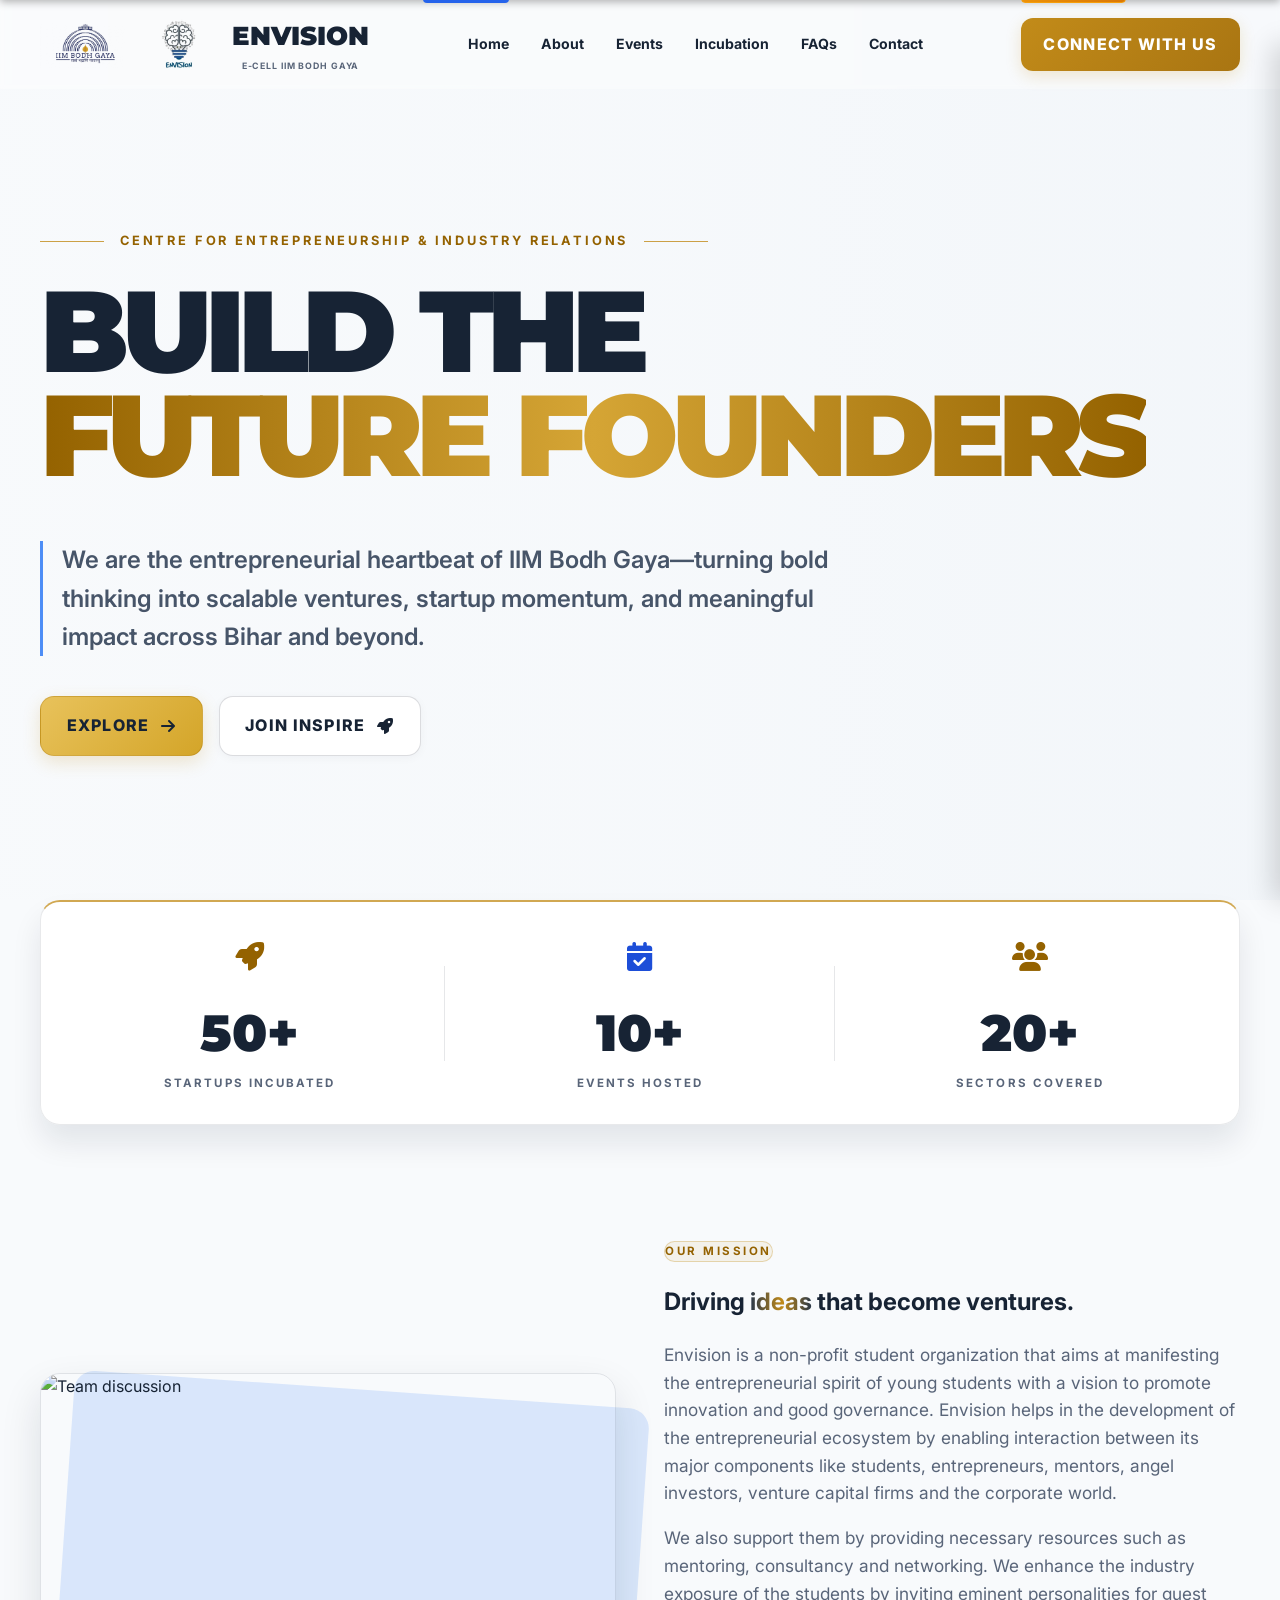
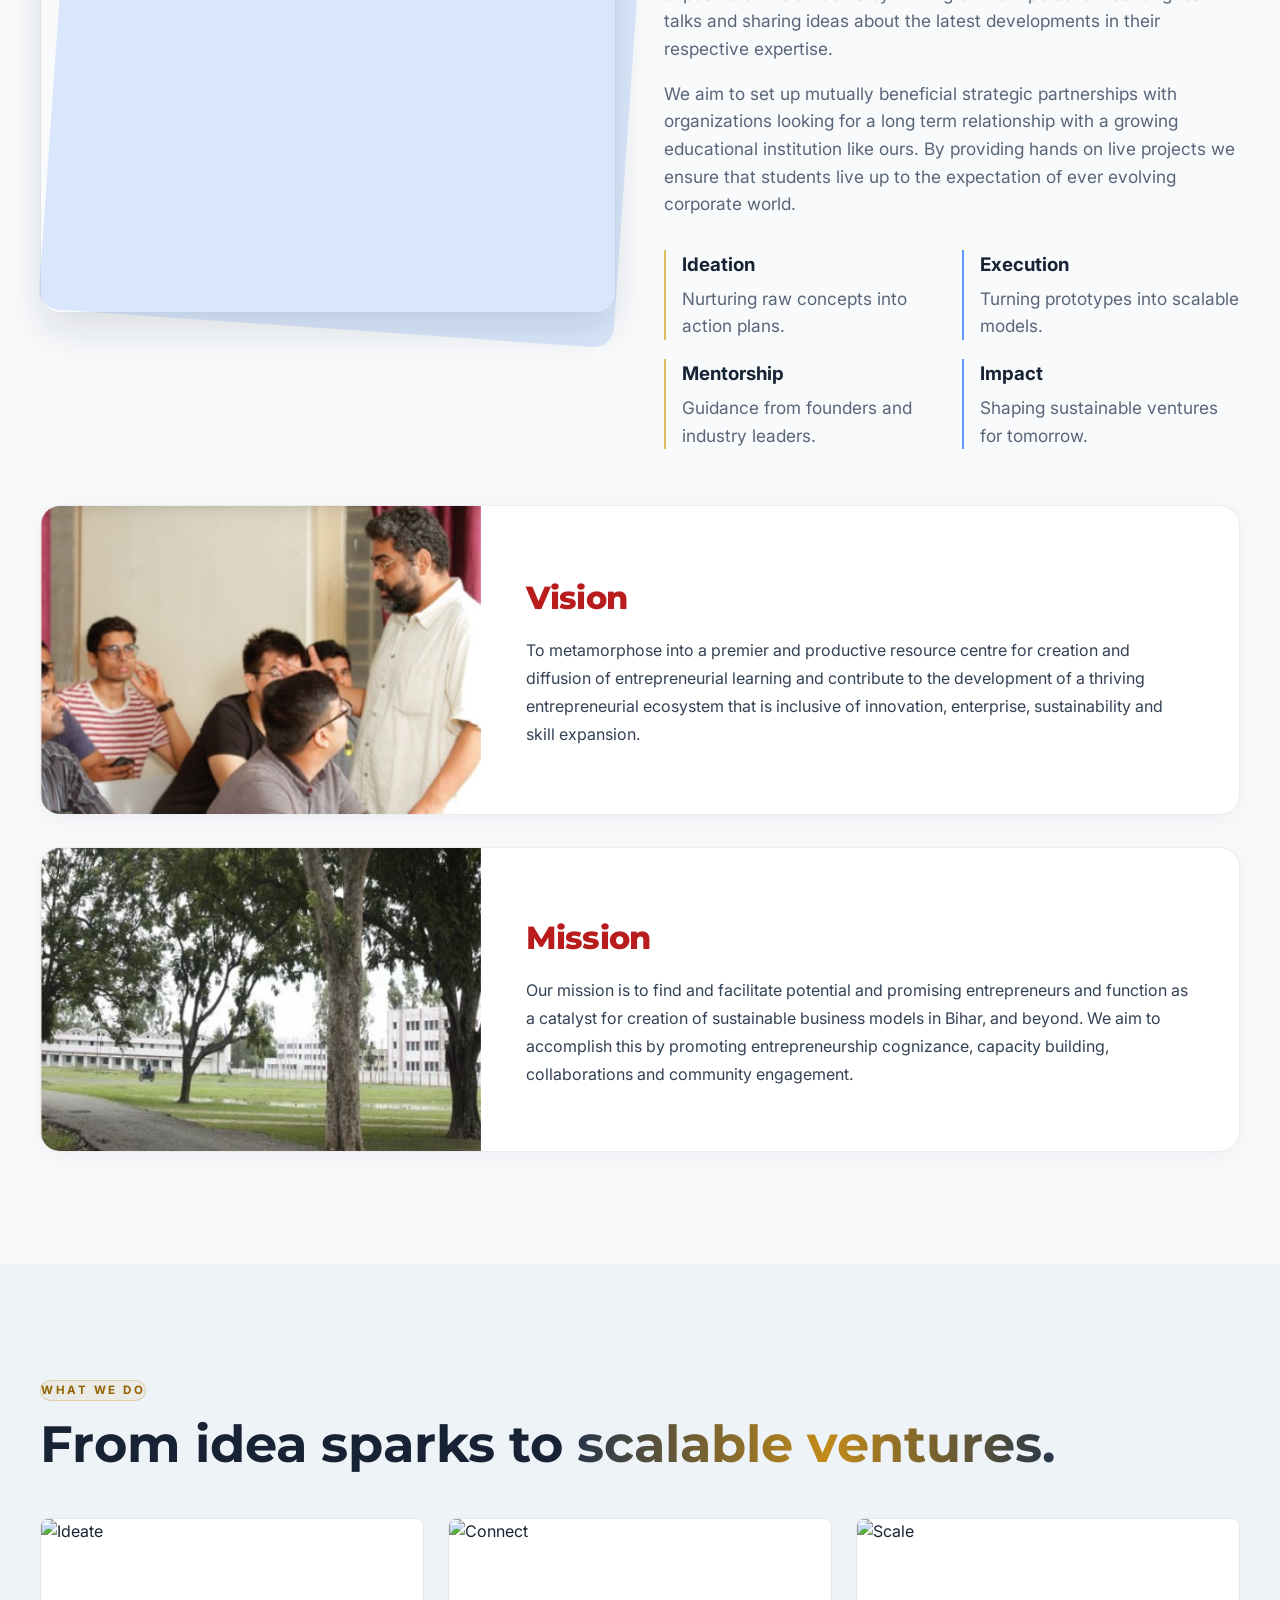
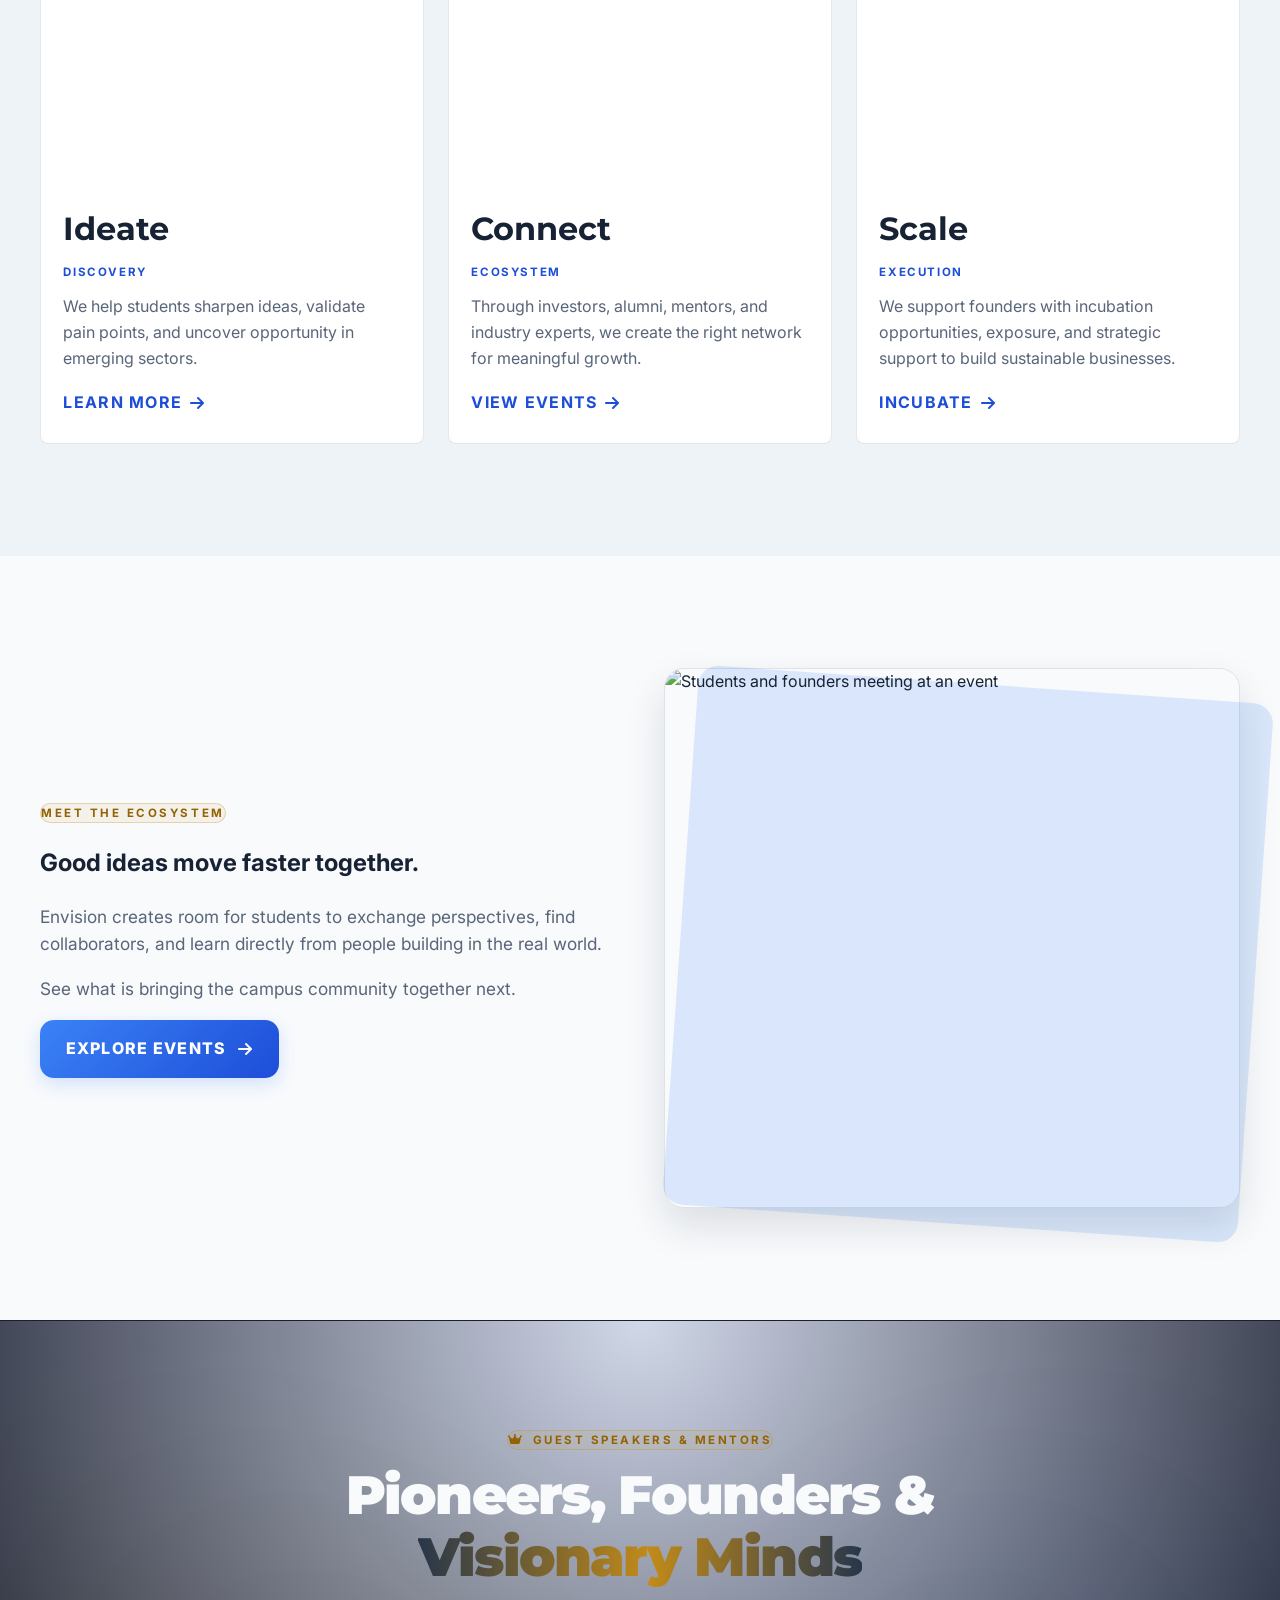
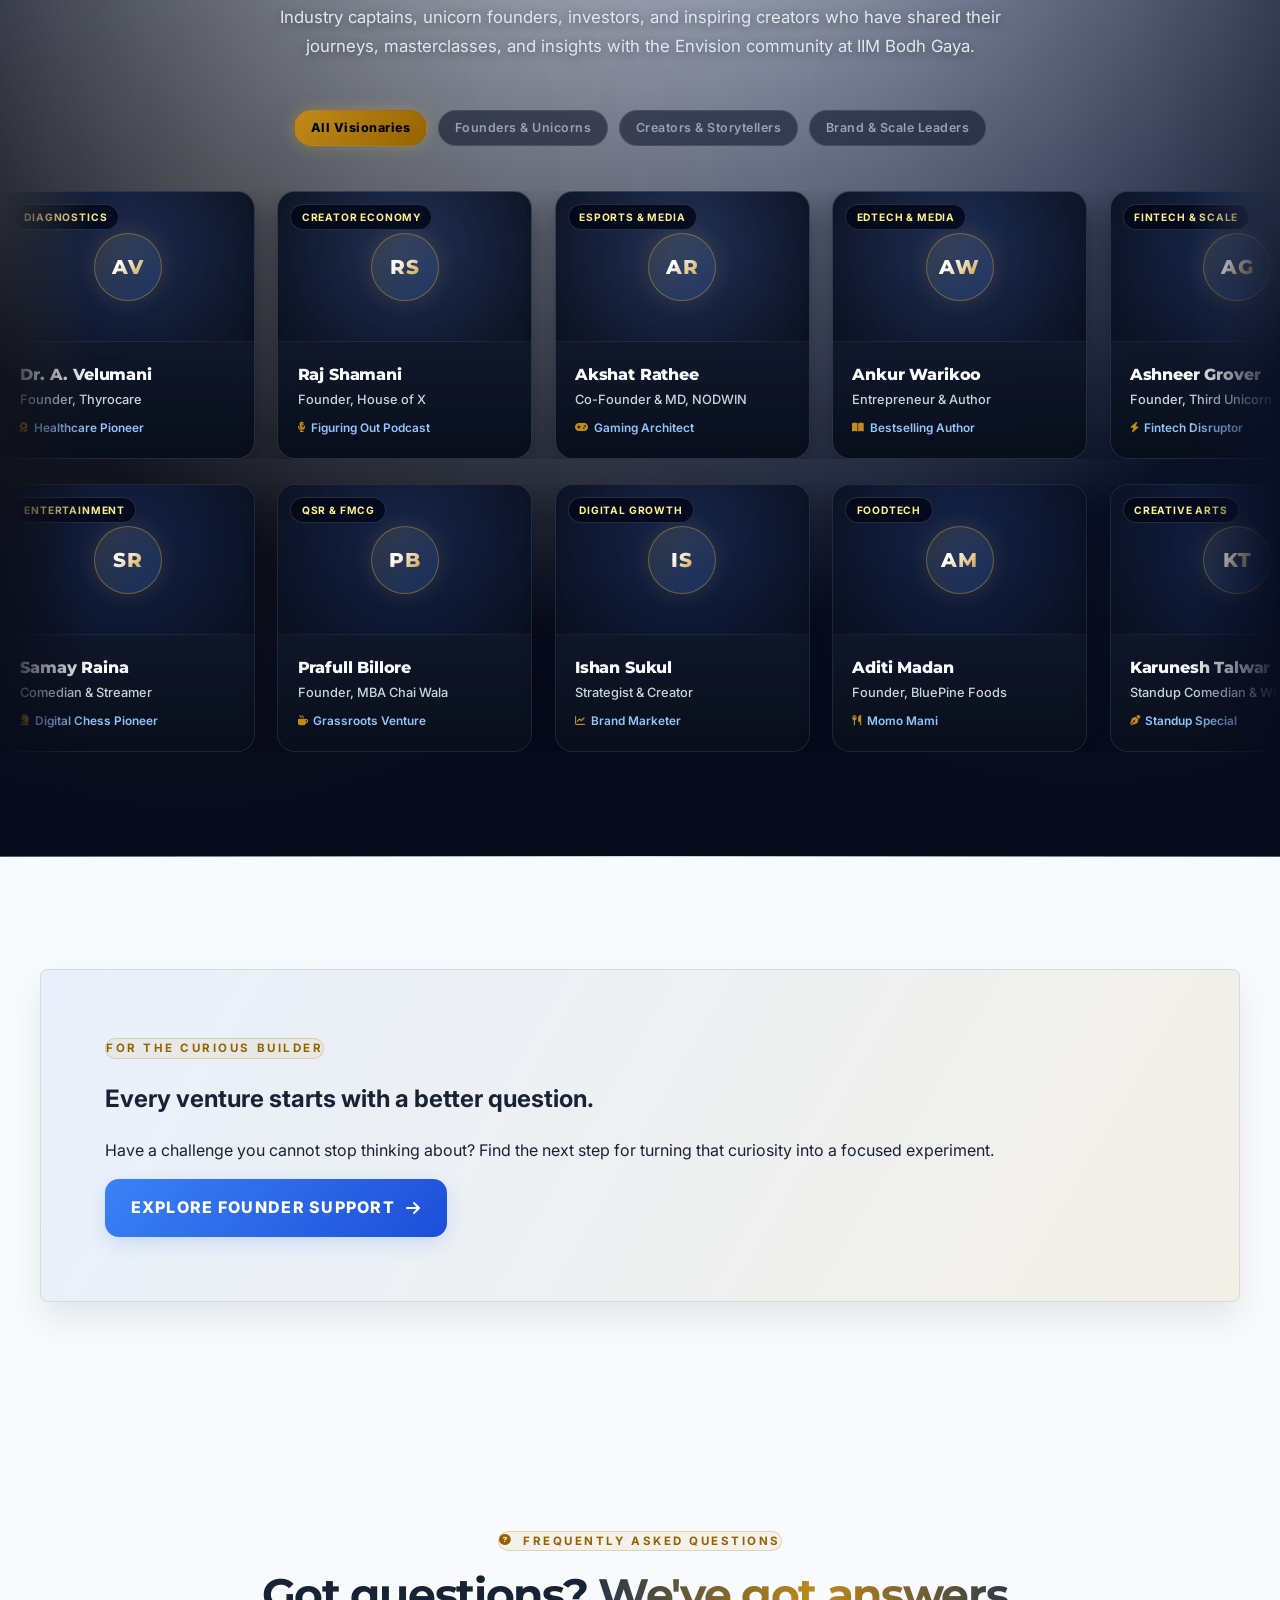
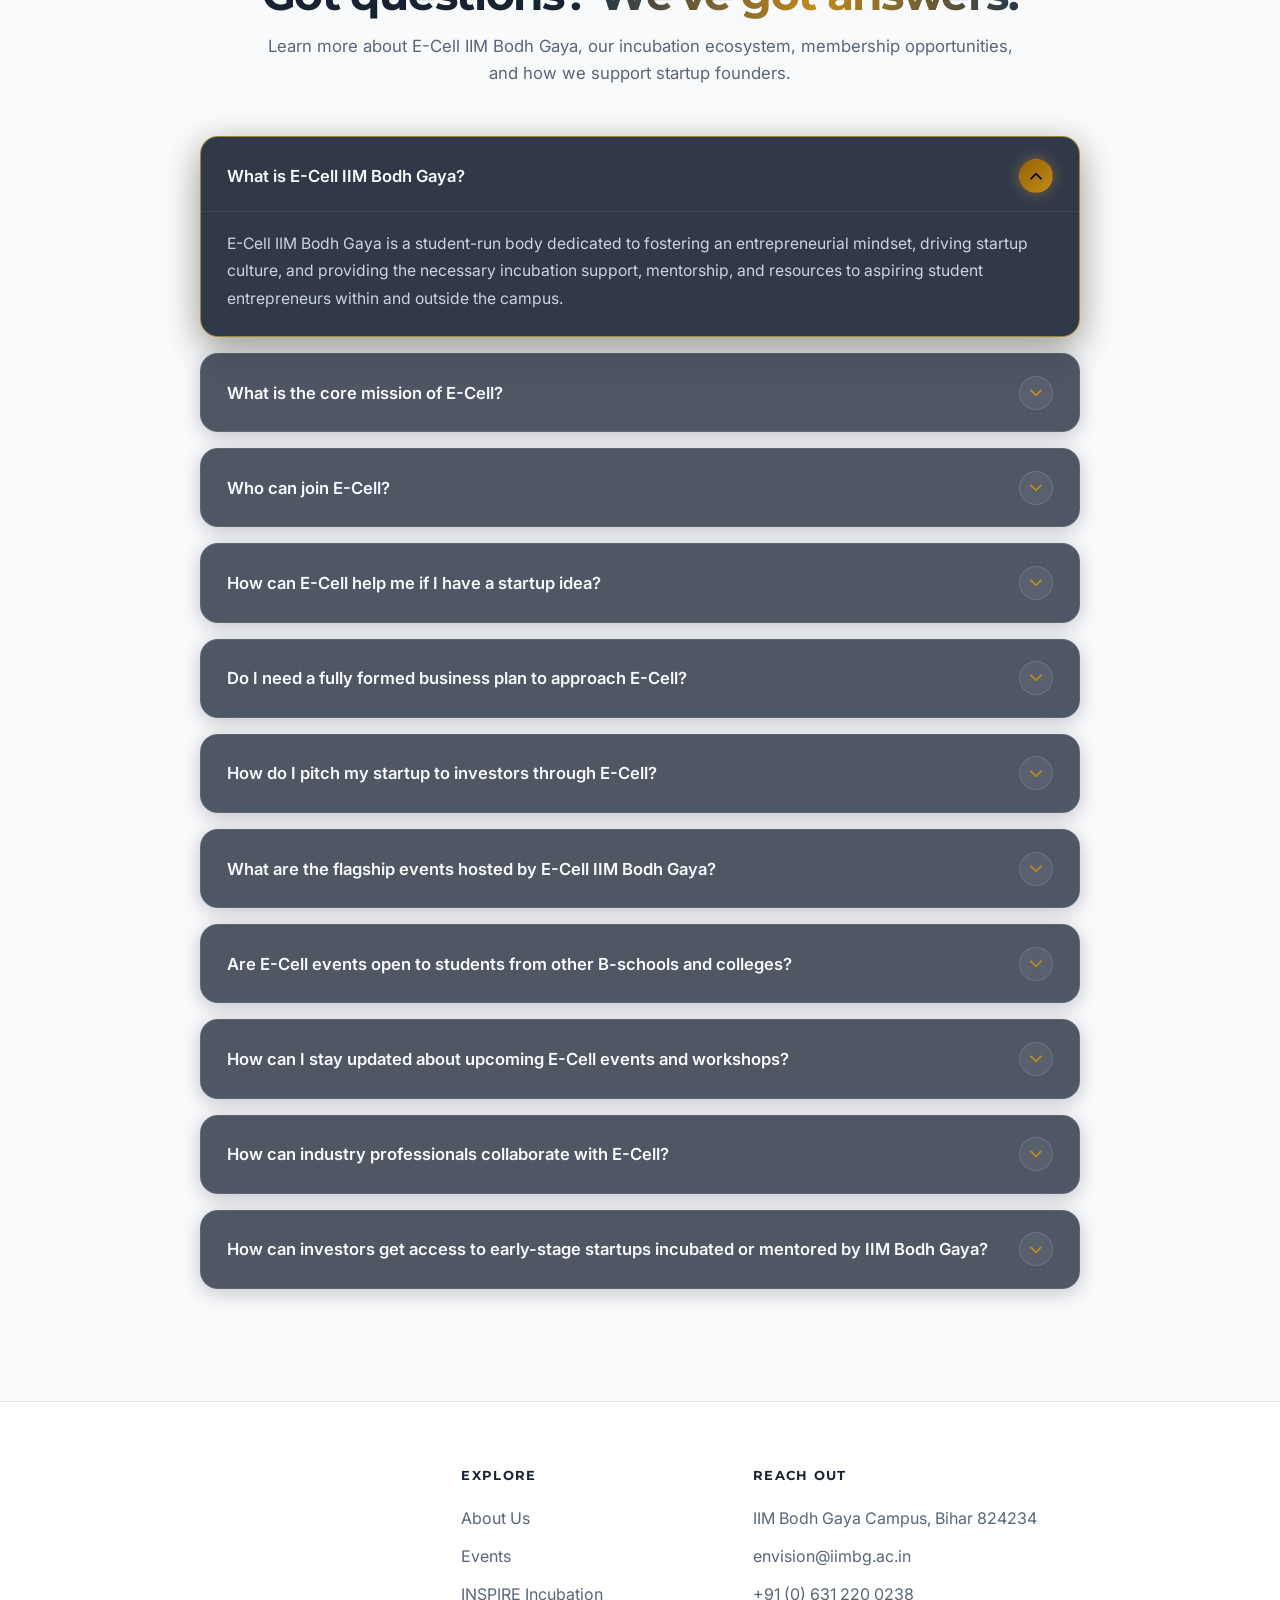
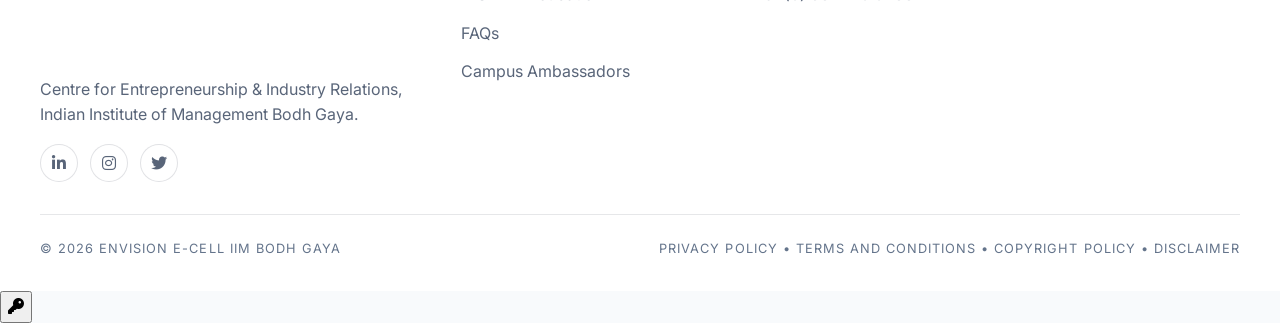
==== index.html @ 72a45bc5 "Add files via upload" ====
<!DOCTYPE html>
<html lang="en">

<head>
  <meta charset="UTF-8" />
  <meta name="viewport" content="width=device-width, initial-scale=1.0" />
  <title>Envision E-Cell | IIM Bodh Gaya</title>
  <meta name="description"
    content="Envision E-Cell IIM Bodh Gaya empowers students, founders, and innovators through entrepreneurship, mentorship, incubation, and events." />
  <link rel="preconnect" href="https://fonts.googleapis.com" />
  <link rel="preconnect" href="https://fonts.gstatic.com" crossorigin />
  <link
    href="https://fonts.googleapis.com/css2?family=Inter:wght@300;400;500;600;700;800;900&family=Montserrat:wght@300;400;600;700;800;900&display=swap"
    rel="stylesheet" />
  <link rel="stylesheet" href="https://cdnjs.cloudflare.com/ajax/libs/font-awesome/6.4.0/css/all.min.css" />
  <link rel="sitemap" type="application/xml" title="Sitemap" href="sitemap.xml" />
  <link rel="stylesheet" href="styles.css" />
  <link rel="stylesheet" href="cms.css" />
</head>

<body>
  <header class="topbar">
    <div class="nav-wrap">
      <div class="logo logo-pair">
        <a href="https://iimbg.ac.in/" class="logo-mark logo-institute-link" target="_blank" rel="noopener noreferrer"
          aria-label="Visit IIM Bodh Gaya website, opens in a new tab">
          <img src="iimbg-crest-transparent.png" alt="IIM Bodh Gaya" />
        </a>
        <a href="index.html" class="logo-mark logo-brand" aria-label="Envision Home">
          <img src="envision-logo-transparent.png" alt="Envision E-Cell" />
        </a>
        <a href="index.html" class="logo-text logo-title-link" aria-label="Envision Home">
          <h1>ENVISION</h1><span>E-Cell IIM Bodh Gaya</span>
        </a>
      </div>

      <nav class="nav-links" aria-label="Main navigation">
        <a href="index.html">Home</a>
        <a href="about.html">About</a>
        <a href="events.html">Events</a>
        <a href="incubation.html">Incubation</a>
        <a href="#faq">FAQs</a>
        <a href="contact.html">Contact</a>
      </nav>

      <a href="contact.html" class="nav-cta">Connect With Us</a>

      <button class="menu-toggle" aria-label="Toggle navigation">
        <i class="fa-solid fa-bars"></i>
      </button>
    </div>

    <div class="mobile-menu">
      <div class="mobile-menu-inner">
        <a href="index.html">Home</a>
        <a href="about.html">About</a>
        <a href="events.html">Events</a>
        <a href="incubation.html">Incubation</a>
        <a href="#faq">FAQs</a>
        <a href="contact.html">Contact</a>
      </div>
    </div>
  </header>

  <main>
    <section class="hero">
      <video autoplay muted loop playsinline poster="https://images.unsplash.com/photo-1522202176988-66273c2fd55f?...">
        <source src="https://cdn.coverr.co/videos/coverr-a-hands-on-start-up-pitch-1567798121770/1080p.mp4"
          type="video/mp4" />
      </video>

      <div class="hero-content reveal">
        <div class="eyebrow">Centre for Entrepreneurship &amp; Industry Relations</div>

        <h2>
          <span class="sub">Build the</span>
          <span class="animated-word">NEXT BIG IDEA</span>
        </h2>

        <p class="hero-copy">
          We are the entrepreneurial heartbeat of IIM Bodh Gaya—turning bold thinking into scalable ventures,
          startup momentum, and meaningful impact across Bihar and beyond.
        </p>

        <div class="hero-actions">
          <a href="events.html" class="btn btn-primary btn-explore">Explore <i class="fa-solid fa-arrow-right"></i></a>
          <a href="incubation.html" class="btn btn-secondary">Join INSPIRE <i class="fa-solid fa-rocket"></i></a>
        </div>
      </div>
    </section>

    <div class="stats-bar container reveal">
      <div class="stats-card">
        <div class="stats-grid">
          <div class="stat-item">
            <div class="stat-icon gold-text"><i class="fa-solid fa-rocket"></i></div>
            <h3 class="stat-value" data-target="50" data-suffix="+">50+</h3>
            <div class="stat-label">Startups Incubated</div>
          </div>
          <div class="stat-item">
            <div class="stat-icon blue-text"><i class="fa-solid fa-calendar-check"></i></div>
            <h3 class="stat-value" data-target="10" data-suffix="+">10+</h3>
            <div class="stat-label">Events Hosted</div>
          </div>
          <div class="stat-item">
            <div class="stat-icon gold-text"><i class="fa-solid fa-users"></i></div>
            <h3 class="stat-value" data-target="20" data-suffix="+">20+</h3>
            <div class="stat-label">Sectors Covered</div>
          </div>
        </div>
      </div>
    </div>

    <section class="section" id="about">
      <div class="container">
        <div class="grid-2">
          <div class="image-panel reveal">
            <img src="https://images.unsplash.com/photo-1552664730-d307ca884978?q=80&w=2070&auto=format&fit=crop"
              alt="Team discussion" />
          </div>

          <div class="text-block reveal">
            <div class="section-label">Our Mission</div>
            <h2>Driving <span class="gradient-text">ideas</span> that become ventures.</h2>
            <p>
              Envision is a non-profit student organization that aims at manifesting the entrepreneurial spirit of young
              students with a vision to promote innovation and good governance. Envision helps in the development of the
              entrepreneurial ecosystem by enabling interaction between its major components like students,
              entrepreneurs, mentors, angel investors, venture capital firms and the corporate world.
            </p>
            <p>
              We also support them by providing necessary resources such as mentoring, consultancy and networking. We
              enhance the industry exposure of the students by inviting eminent personalities for guest talks and
              sharing ideas about the latest developments in their respective expertise.
            </p>
            <p>
              We aim to set up mutually beneficial strategic partnerships with organizations looking for a long term
              relationship with a growing educational institution like ours. By providing hands on live projects we
              ensure that students live up to the expectation of ever evolving corporate world.
            </p>

            <div class="feature-list">
              <div class="feature-item">
                <h3>Ideation</h3>
                <p>Nurturing raw concepts into action plans.</p>
              </div>
              <div class="feature-item">
                <h3>Execution</h3>
                <p>Turning prototypes into scalable models.</p>
              </div>
              <div class="feature-item">
                <h3>Mentorship</h3>
                <p>Guidance from founders and industry leaders.</p>
              </div>
              <div class="feature-item">
                <h3>Impact</h3>
                <p>Shaping sustainable ventures for tomorrow.</p>
              </div>
            </div>
          </div>
        </div>

        <div class="vision-mission-list reveal">
          <article class="vision-mission-card">
            <div class="vision-mission-media">
              <img src="vision-workshop.jpg" alt="Envision workshop and mentorship session" />
            </div>
            <div class="vision-mission-body">
              <h3>Vision</h3>
              <p>To metamorphose into a premier and productive resource centre for creation and diffusion of
                entrepreneurial learning and contribute to the development of a thriving entrepreneurial ecosystem that
                is inclusive of innovation, enterprise, sustainability and skill expansion.</p>
            </div>
          </article>

          <article class="vision-mission-card">
            <div class="vision-mission-media">
              <img src="mission-campus.jpg" alt="IIM Bodh Gaya green campus" />
            </div>
            <div class="vision-mission-body">
              <h3>Mission</h3>
              <p>Our mission is to find and facilitate potential and promising entrepreneurs and function as a catalyst
                for creation of sustainable business models in Bihar, and beyond. We aim to accomplish this by promoting
                entrepreneurship cognizance, capacity building, collaborations and community engagement.</p>
            </div>
          </article>
        </div>
      </div>
    </section>

    <section class="section" style="background: rgba(7,17,29,0.9);">
      <div class="container">
        <div class="section-heading reveal">
          <div class="section-label">What We Do</div>
          <h2>From idea sparks to <span class="gradient-text">scalable ventures.</span></h2>
        </div>

        <div class="cards-grid">
          <article class="card reveal">
            <div class="card-media">
              <img src="https://images.unsplash.com/photo-1522202176988-66273c2fd55f?q=80&w=2070&auto=format&fit=crop"
                alt="Ideate" />
            </div>
            <div class="card-body">
              <h3>Ideate</h3>
              <h4>Discovery</h4>
              <p>We help students sharpen ideas, validate pain points, and uncover opportunity in emerging sectors.</p>
              <a href="about.html" class="card-link">Learn More <i class="fa-solid fa-arrow-right"></i></a>
            </div>
          </article>

          <article class="card reveal">
            <div class="card-media">
              <img src="https://images.unsplash.com/photo-1517048676732-d65bc937f952?q=80&w=2070&auto=format&fit=crop"
                alt="Connect" />
            </div>
            <div class="card-body">
              <h3>Connect</h3>
              <h4>Ecosystem</h4>
              <p>Through investors, alumni, mentors, and industry experts, we create the right network for meaningful
                growth.</p>
              <a href="events.html" class="card-link">View Events <i class="fa-solid fa-arrow-right"></i></a>
            </div>
          </article>

          <article class="card reveal">
            <div class="card-media">
              <img src="https://images.unsplash.com/photo-1559136555-9303baea8ebd?q=80&w=2070&auto=format&fit=crop"
                alt="Scale" />
            </div>
            <div class="card-body">
              <h3>Scale</h3>
              <h4>Execution</h4>
              <p>We support founders with incubation opportunities, exposure, and strategic support to build sustainable
                businesses.</p>
              <a href="incubation.html" class="card-link">Incubate <i class="fa-solid fa-arrow-right"></i></a>
            </div>
          </article>
        </div>
      </div>
    </section>

    <section class="section" id="events">
      <div class="container grid-2">
        <div class="text-block reveal">
          <div class="section-label">Meet the ecosystem</div>
          <h2>Good ideas move faster together.</h2>
          <p>Envision creates room for students to exchange perspectives, find collaborators, and learn directly from
            people building in the real world.</p>
          <p>See what is bringing the campus community together next.</p>
          <a href="events.html" class="btn btn-primary">Explore Events <i class="fa-solid fa-arrow-right"></i></a>
        </div>
        <div class="image-panel reveal">
          <img src="https://images.unsplash.com/photo-1540575467063-178a50c2df87?q=80&w=2070&auto=format&fit=crop"
            alt="Students and founders meeting at an event" />
        </div>
      </div>
    </section>
    <!-- Distinguished Leaders & Mentors Section -->
    <section class="leaders-section" id="mentors">
      <div class="leaders-header reveal">
        <div class="section-label"><i class="fa-solid fa-crown"></i> Guest Speakers &amp; Mentors</div>
        <h2 class="leaders-title">Pioneers, Founders &amp; <span class="gradient-text">Visionary Minds</span></h2>
        <p class="leaders-subtitle">
          Industry captains, unicorn founders, investors, and inspiring creators who have shared their journeys,
          masterclasses, and insights with the Envision community at IIM Bodh Gaya.
        </p>
      </div>

      <!-- Category Filter Pills -->
      <div class="leaders-filters reveal" role="tablist" aria-label="Filter leaders by category">
        <button type="button" class="leader-filter-btn active" data-filter="all">All Visionaries</button>
        <button type="button" class="leader-filter-btn" data-filter="founders">Founders &amp; Unicorns</button>
        <button type="button" class="leader-filter-btn" data-filter="creators">Creators &amp; Storytellers</button>
        <button type="button" class="leader-filter-btn" data-filter="growth">Brand &amp; Scale Leaders</button>
      </div>

      <div class="leaders-stream-container">
        <!-- Row 1: Forward Stream -->
        <div class="leaders-stream-row leaders-stream-row-forward" aria-label="Distinguished speakers row 1">
          <div class="leaders-stream-track">
            <!-- Set 1 -->
            <article class="leader-card" data-category="founders">
              <div class="leader-card-media">
                <span class="leader-domain-badge">Diagnostics</span>
                <div class="leader-avatar-placeholder"><span>AV</span></div>
              </div>
              <div class="leader-card-body">
                <h3 class="leader-name">Dr. A. Velumani</h3>
                <p class="leader-role">Founder, Thyrocare</p>
                <div class="leader-tagline"><i class="fa-solid fa-award"></i> Healthcare Pioneer</div>
              </div>
            </article>

            <article class="leader-card" data-category="creators growth">
              <div class="leader-card-media">
                <span class="leader-domain-badge">Creator Economy</span>
                <div class="leader-avatar-placeholder"><span>RS</span></div>
              </div>
              <div class="leader-card-body">
                <h3 class="leader-name">Raj Shamani</h3>
                <p class="leader-role">Founder, House of X</p>
                <div class="leader-tagline"><i class="fa-solid fa-microphone-lines"></i> Figuring Out Podcast</div>
              </div>
            </article>

            <article class="leader-card" data-category="founders growth">
              <div class="leader-card-media">
                <span class="leader-domain-badge">Esports &amp; Media</span>
                <div class="leader-avatar-placeholder"><span>AR</span></div>
              </div>
              <div class="leader-card-body">
                <h3 class="leader-name">Akshat Rathee</h3>
                <p class="leader-role">Co-Founder &amp; MD, NODWIN</p>
                <div class="leader-tagline"><i class="fa-solid fa-gamepad"></i> Gaming Architect</div>
              </div>
            </article>

            <article class="leader-card" data-category="creators founders">
              <div class="leader-card-media">
                <span class="leader-domain-badge">EdTech &amp; Media</span>
                <div class="leader-avatar-placeholder"><span>AW</span></div>
              </div>
              <div class="leader-card-body">
                <h3 class="leader-name">Ankur Warikoo</h3>
                <p class="leader-role">Entrepreneur &amp; Author</p>
                <div class="leader-tagline"><i class="fa-solid fa-book-open"></i> Bestselling Author</div>
              </div>
            </article>

            <article class="leader-card" data-category="founders growth">
              <div class="leader-card-media">
                <span class="leader-domain-badge">Fintech &amp; Scale</span>
                <div class="leader-avatar-placeholder"><span>AG</span></div>
              </div>
              <div class="leader-card-body">
                <h3 class="leader-name">Ashneer Grover</h3>
                <p class="leader-role">Founder, Third Unicorn</p>
                <div class="leader-tagline"><i class="fa-solid fa-bolt"></i> Fintech Disruptor</div>
              </div>
            </article>

            <article class="leader-card" data-category="founders growth">
              <div class="leader-card-media">
                <span class="leader-domain-badge">Consumer Tech</span>
                <div class="leader-avatar-placeholder"><span>AG</span></div>
              </div>
              <div class="leader-card-body">
                <h3 class="leader-name">Aman Gupta</h3>
                <p class="leader-role">Co-Founder &amp; CMO, boAt</p>
                <div class="leader-tagline"><i class="fa-solid fa-headphones"></i> D2C Trailblazer</div>
              </div>
            </article>

            <article class="leader-card" data-category="founders growth">
              <div class="leader-card-media">
                <span class="leader-domain-badge">D2C Brand</span>
                <div class="leader-avatar-placeholder"><span>SD</span></div>
              </div>
              <div class="leader-card-body">
                <h3 class="leader-name">Shantanu Deshpande</h3>
                <p class="leader-role">Founder &amp; CEO, Bombay Shaving</p>
                <div class="leader-tagline"><i class="fa-solid fa-store"></i> Brand Builder</div>
              </div>
            </article>

            <article class="leader-card" data-category="creators">
              <div class="leader-card-media">
                <span class="leader-domain-badge">Digital Media</span>
                <div class="leader-avatar-placeholder"><span>GT</span></div>
              </div>
              <div class="leader-card-body">
                <h3 class="leader-name">Gaurav Taneja</h3>
                <p class="leader-role">Creator &amp; Aviator</p>
                <div class="leader-tagline"><i class="fa-solid fa-plane-up"></i> Flying Beast</div>
              </div>
            </article>

            <!-- Duplicate Set 1 for Infinite Stream -->
            <article class="leader-card" data-category="founders" aria-hidden="true">
              <div class="leader-card-media">
                <span class="leader-domain-badge">Diagnostics</span>
                <div class="leader-avatar-placeholder"><span>AV</span></div>
              </div>
              <div class="leader-card-body">
                <h3 class="leader-name">Dr. A. Velumani</h3>
                <p class="leader-role">Founder, Thyrocare</p>
                <div class="leader-tagline"><i class="fa-solid fa-award"></i> Healthcare Pioneer</div>
              </div>
            </article>

            <article class="leader-card" data-category="creators growth" aria-hidden="true">
              <div class="leader-card-media">
                <span class="leader-domain-badge">Creator Economy</span>
                <div class="leader-avatar-placeholder"><span>RS</span></div>
              </div>
              <div class="leader-card-body">
                <h3 class="leader-name">Raj Shamani</h3>
                <p class="leader-role">Founder, House of X</p>
                <div class="leader-tagline"><i class="fa-solid fa-microphone-lines"></i> Figuring Out Podcast</div>
              </div>
            </article>

            <article class="leader-card" data-category="founders growth" aria-hidden="true">
              <div class="leader-card-media">
                <span class="leader-domain-badge">Esports &amp; Media</span>
                <div class="leader-avatar-placeholder"><span>AR</span></div>
              </div>
              <div class="leader-card-body">
                <h3 class="leader-name">Akshat Rathee</h3>
                <p class="leader-role">Co-Founder &amp; MD, NODWIN</p>
                <div class="leader-tagline"><i class="fa-solid fa-gamepad"></i> Gaming Architect</div>
              </div>
            </article>

            <article class="leader-card" data-category="creators founders" aria-hidden="true">
              <div class="leader-card-media">
                <span class="leader-domain-badge">EdTech &amp; Media</span>
                <div class="leader-avatar-placeholder"><span>AW</span></div>
              </div>
              <div class="leader-card-body">
                <h3 class="leader-name">Ankur Warikoo</h3>
                <p class="leader-role">Entrepreneur &amp; Author</p>
                <div class="leader-tagline"><i class="fa-solid fa-book-open"></i> Bestselling Author</div>
              </div>
            </article>

            <article class="leader-card" data-category="founders growth" aria-hidden="true">
              <div class="leader-card-media">
                <span class="leader-domain-badge">Fintech &amp; Scale</span>
                <div class="leader-avatar-placeholder"><span>AG</span></div>
              </div>
              <div class="leader-card-body">
                <h3 class="leader-name">Ashneer Grover</h3>
                <p class="leader-role">Founder, Third Unicorn</p>
                <div class="leader-tagline"><i class="fa-solid fa-bolt"></i> Fintech Disruptor</div>
              </div>
            </article>

            <article class="leader-card" data-category="founders growth" aria-hidden="true">
              <div class="leader-card-media">
                <span class="leader-domain-badge">Consumer Tech</span>
                <div class="leader-avatar-placeholder"><span>AG</span></div>
              </div>
              <div class="leader-card-body">
                <h3 class="leader-name">Aman Gupta</h3>
                <p class="leader-role">Co-Founder &amp; CMO, boAt</p>
                <div class="leader-tagline"><i class="fa-solid fa-headphones"></i> D2C Trailblazer</div>
              </div>
            </article>

            <article class="leader-card" data-category="founders growth" aria-hidden="true">
              <div class="leader-card-media">
                <span class="leader-domain-badge">D2C Brand</span>
                <div class="leader-avatar-placeholder"><span>SD</span></div>
              </div>
              <div class="leader-card-body">
                <h3 class="leader-name">Shantanu Deshpande</h3>
                <p class="leader-role">Founder &amp; CEO, Bombay Shaving</p>
                <div class="leader-tagline"><i class="fa-solid fa-store"></i> Brand Builder</div>
              </div>
            </article>

            <article class="leader-card" data-category="creators" aria-hidden="true">
              <div class="leader-card-media">
                <span class="leader-domain-badge">Digital Media</span>
                <div class="leader-avatar-placeholder"><span>GT</span></div>
              </div>
              <div class="leader-card-body">
                <h3 class="leader-name">Gaurav Taneja</h3>
                <p class="leader-role">Creator &amp; Aviator</p>
                <div class="leader-tagline"><i class="fa-solid fa-plane-up"></i> Flying Beast</div>
              </div>
            </article>
          </div>
        </div>

        <!-- Row 2: Reverse Stream -->
        <div class="leaders-stream-row leaders-stream-row-reverse" aria-label="Distinguished speakers row 2">
          <div class="leaders-stream-track">
            <!-- Set 2 -->
            <article class="leader-card" data-category="creators">
              <div class="leader-card-media">
                <span class="leader-domain-badge">Entertainment</span>
                <div class="leader-avatar-placeholder"><span>SR</span></div>
              </div>
              <div class="leader-card-body">
                <h3 class="leader-name">Samay Raina</h3>
                <p class="leader-role">Comedian &amp; Streamer</p>
                <div class="leader-tagline"><i class="fa-solid fa-chess-knight"></i> Digital Chess Pioneer</div>
              </div>
            </article>

            <article class="leader-card" data-category="founders growth">
              <div class="leader-card-media">
                <span class="leader-domain-badge">QSR &amp; FMCG</span>
                <div class="leader-avatar-placeholder"><span>PB</span></div>
              </div>
              <div class="leader-card-body">
                <h3 class="leader-name">Prafull Billore</h3>
                <p class="leader-role">Founder, MBA Chai Wala</p>
                <div class="leader-tagline"><i class="fa-solid fa-mug-hot"></i> Grassroots Venture</div>
              </div>
            </article>

            <article class="leader-card" data-category="creators growth">
              <div class="leader-card-media">
                <span class="leader-domain-badge">Digital Growth</span>
                <div class="leader-avatar-placeholder"><span>IS</span></div>
              </div>
              <div class="leader-card-body">
                <h3 class="leader-name">Ishan Sukul</h3>
                <p class="leader-role">Strategist &amp; Creator</p>
                <div class="leader-tagline"><i class="fa-solid fa-chart-line"></i> Brand Marketer</div>
              </div>
            </article>

            <article class="leader-card" data-category="founders">
              <div class="leader-card-media">
                <span class="leader-domain-badge">FoodTech</span>
                <div class="leader-avatar-placeholder"><span>AM</span></div>
              </div>
              <div class="leader-card-body">
                <h3 class="leader-name">Aditi Madan</h3>
                <p class="leader-role">Founder, BluePine Foods</p>
                <div class="leader-tagline"><i class="fa-solid fa-utensils"></i> Momo Mami</div>
              </div>
            </article>

            <article class="leader-card" data-category="creators">
              <div class="leader-card-media">
                <span class="leader-domain-badge">Creative Arts</span>
                <div class="leader-avatar-placeholder"><span>KT</span></div>
              </div>
              <div class="leader-card-body">
                <h3 class="leader-name">Karunesh Talwar</h3>
                <p class="leader-role">Standup Comedian &amp; Writer</p>
                <div class="leader-tagline"><i class="fa-solid fa-pen-nib"></i> Standup Special</div>
              </div>
            </article>

            <article class="leader-card" data-category="creators">
              <div class="leader-card-media">
                <span class="leader-domain-badge">Live Arts</span>
                <div class="leader-avatar-placeholder"><span>YR</span></div>
              </div>
              <div class="leader-card-body">
                <h3 class="leader-name">Yash Rathi</h3>
                <p class="leader-role">Standup Comedian</p>
                <div class="leader-tagline"><i class="fa-solid fa-theater-masks"></i> Stage Performance</div>
              </div>
            </article>

            <article class="leader-card" data-category="founders growth">
              <div class="leader-card-media">
                <span class="leader-domain-badge">Fashion Tech</span>
                <div class="leader-avatar-placeholder"><span>PG</span></div>
              </div>
              <div class="leader-card-body">
                <h3 class="leader-name">Parul Gulati</h3>
                <p class="leader-role">Actor &amp; Founder, Nish Hair</p>
                <div class="leader-tagline"><i class="fa-solid fa-gem"></i> D2C Founder</div>
              </div>
            </article>

            <article class="leader-card" data-category="creators growth">
              <div class="leader-card-media">
                <span class="leader-domain-badge">Brand Storytelling</span>
                <div class="leader-avatar-placeholder"><span>SB</span></div>
              </div>
              <div class="leader-card-body">
                <h3 class="leader-name">Sahiba Bali</h3>
                <p class="leader-role">Actor &amp; Marketer</p>
                <div class="leader-tagline"><i class="fa-solid fa-video"></i> Narrative Strategist</div>
              </div>
            </article>

            <!-- Duplicate Set 2 for Infinite Stream -->
            <article class="leader-card" data-category="creators" aria-hidden="true">
              <div class="leader-card-media">
                <span class="leader-domain-badge">Entertainment</span>
                <div class="leader-avatar-placeholder"><span>SR</span></div>
              </div>
              <div class="leader-card-body">
                <h3 class="leader-name">Samay Raina</h3>
                <p class="leader-role">Comedian &amp; Streamer</p>
                <div class="leader-tagline"><i class="fa-solid fa-chess-knight"></i> Digital Chess Pioneer</div>
              </div>
            </article>

            <article class="leader-card" data-category="founders growth" aria-hidden="true">
              <div class="leader-card-media">
                <span class="leader-domain-badge">QSR &amp; FMCG</span>
                <div class="leader-avatar-placeholder"><span>PB</span></div>
              </div>
              <div class="leader-card-body">
                <h3 class="leader-name">Prafull Billore</h3>
                <p class="leader-role">Founder, MBA Chai Wala</p>
                <div class="leader-tagline"><i class="fa-solid fa-mug-hot"></i> Grassroots Venture</div>
              </div>
            </article>

            <article class="leader-card" data-category="creators growth" aria-hidden="true">
              <div class="leader-card-media">
                <span class="leader-domain-badge">Digital Growth</span>
                <div class="leader-avatar-placeholder"><span>IS</span></div>
              </div>
              <div class="leader-card-body">
                <h3 class="leader-name">Ishan Sukul</h3>
                <p class="leader-role">Strategist &amp; Creator</p>
                <div class="leader-tagline"><i class="fa-solid fa-chart-line"></i> Brand Marketer</div>
              </div>
            </article>

            <article class="leader-card" data-category="founders" aria-hidden="true">
              <div class="leader-card-media">
                <span class="leader-domain-badge">FoodTech</span>
                <div class="leader-avatar-placeholder"><span>AM</span></div>
              </div>
              <div class="leader-card-body">
                <h3 class="leader-name">Aditi Madan</h3>
                <p class="leader-role">Founder, BluePine Foods</p>
                <div class="leader-tagline"><i class="fa-solid fa-utensils"></i> Momo Mami</div>
              </div>
            </article>

            <article class="leader-card" data-category="creators" aria-hidden="true">
              <div class="leader-card-media">
                <span class="leader-domain-badge">Creative Arts</span>
                <div class="leader-avatar-placeholder"><span>KT</span></div>
              </div>
              <div class="leader-card-body">
                <h3 class="leader-name">Karunesh Talwar</h3>
                <p class="leader-role">Standup Comedian &amp; Writer</p>
                <div class="leader-tagline"><i class="fa-solid fa-pen-nib"></i> Standup Special</div>
              </div>
            </article>

            <article class="leader-card" data-category="creators" aria-hidden="true">
              <div class="leader-card-media">
                <span class="leader-domain-badge">Live Arts</span>
                <div class="leader-avatar-placeholder"><span>YR</span></div>
              </div>
              <div class="leader-card-body">
                <h3 class="leader-name">Yash Rathi</h3>
                <p class="leader-role">Standup Comedian</p>
                <div class="leader-tagline"><i class="fa-solid fa-theater-masks"></i> Stage Performance</div>
              </div>
            </article>

            <article class="leader-card" data-category="founders growth" aria-hidden="true">
              <div class="leader-card-media">
                <span class="leader-domain-badge">Fashion Tech</span>
                <div class="leader-avatar-placeholder"><span>PG</span></div>
              </div>
              <div class="leader-card-body">
                <h3 class="leader-name">Parul Gulati</h3>
                <p class="leader-role">Actor &amp; Founder, Nish Hair</p>
                <div class="leader-tagline"><i class="fa-solid fa-gem"></i> D2C Founder</div>
              </div>
            </article>

            <article class="leader-card" data-category="creators growth" aria-hidden="true">
              <div class="leader-card-media">
                <span class="leader-domain-badge">Brand Storytelling</span>
                <div class="leader-avatar-placeholder"><span>SB</span></div>
              </div>
              <div class="leader-card-body">
                <h3 class="leader-name">Sahiba Bali</h3>
                <p class="leader-role">Actor &amp; Marketer</p>
                <div class="leader-tagline"><i class="fa-solid fa-video"></i> Narrative Strategist</div>
              </div>
            </article>
          </div>
        </div>
      </div>
    </section>

    <section class="section" id="incubation">
      <div class="container">
        <div class="promo-band reveal">
          <div class="section-label">For the curious builder</div>
          <h2>Every venture starts with a better question.</h2>
          <p>Have a challenge you cannot stop thinking about? Find the next step for turning that curiosity into a
            focused experiment.</p>
          <a href="incubation.html" class="btn btn-primary">Explore Founder Support <i
              class="fa-solid fa-arrow-right"></i></a>
        </div>
      </div>
    </section>

    <section class="section faq-section" id="faq">
      <div class="container">
        <div class="section-heading reveal">
          <div class="section-label"><i class="fa-solid fa-circle-question"></i> Frequently Asked Questions</div>
          <h2>Got questions? <span class="gradient-text">We've got answers.</span></h2>
          <p class="faq-subheading">
            Learn more about E-Cell IIM Bodh Gaya, our incubation ecosystem, membership opportunities, and how we
            support startup founders.
          </p>
        </div>

        <div class="faq-accordion" data-accordion>
          <details class="faq-item reveal" name="ecell-faq" open>
            <summary class="faq-question">
              <span class="faq-title">What is E-Cell IIM Bodh Gaya?</span>
              <span class="faq-icon" aria-hidden="true"><i class="fa-solid fa-chevron-down"></i></span>
            </summary>
            <div class="faq-answer">
              <p>E-Cell IIM Bodh Gaya is a student-run body dedicated to fostering an entrepreneurial mindset, driving
                startup culture, and providing the necessary incubation support, mentorship, and resources to aspiring
                student entrepreneurs within and outside the campus.</p>
            </div>
          </details>

          <details class="faq-item reveal" name="ecell-faq">
            <summary class="faq-question">
              <span class="faq-title">What is the core mission of E-Cell?</span>
              <span class="faq-icon" aria-hidden="true"><i class="fa-solid fa-chevron-down"></i></span>
            </summary>
            <div class="faq-answer">
              <p>Our mission is to bridge the gap between academic learning and practical business execution by
                connecting innovators with industry leaders, investors, and mentors, ultimately turning visionary ideas
                into scalable ventures.</p>
            </div>
          </details>

          <details class="faq-item reveal" name="ecell-faq">
            <summary class="faq-question">
              <span class="faq-title">Who can join E-Cell?</span>
              <span class="faq-icon" aria-hidden="true"><i class="fa-solid fa-chevron-down"></i></span>
            </summary>
            <div class="faq-answer">
              <p>Membership/recruitment is open to all enrolled students at IIM Bodh Gaya who are passionate about
                startups, venture creation, finance, marketing, or operations.</p>
            </div>
          </details>

          <details class="faq-item reveal" name="ecell-faq">
            <summary class="faq-question">
              <span class="faq-title">How can E-Cell help me if I have a startup idea?</span>
              <span class="faq-icon" aria-hidden="true"><i class="fa-solid fa-chevron-down"></i></span>
            </summary>
            <div class="faq-answer">
              <p>We offer a robust ecosystem that includes early-stage incubation support, mentorship sessions with
                industry experts, networking opportunities with angel investors and VCs, and a platform to pitch your
                ideas during our flagship events.</p>
            </div>
          </details>

          <details class="faq-item reveal" name="ecell-faq">
            <summary class="faq-question">
              <span class="faq-title">Do I need a fully formed business plan to approach E-Cell?</span>
              <span class="faq-icon" aria-hidden="true"><i class="fa-solid fa-chevron-down"></i></span>
            </summary>
            <div class="faq-answer">
              <p>Not at all! Whether you are at the napkin-sketch stage or have a functional Minimum Viable Product
                (MVP), we welcome ideas at all stages and help you refine and scale them.</p>
            </div>
          </details>

          <details class="faq-item reveal" name="ecell-faq">
            <summary class="faq-question">
              <span class="faq-title">How do I pitch my startup to investors through E-Cell?</span>
              <span class="faq-icon" aria-hidden="true"><i class="fa-solid fa-chevron-down"></i></span>
            </summary>
            <div class="faq-answer">
              <p>Startups can register through our platform or participate in our annual flagship events and pitch
                fests. Shortlisted ventures get direct opportunities to pitch in front of angel networks, venture
                capitalists, and industry leaders.</p>
            </div>
          </details>

          <details class="faq-item reveal" name="ecell-faq">
            <summary class="faq-question">
              <span class="faq-title">What are the flagship events hosted by E-Cell IIM Bodh Gaya?</span>
              <span class="faq-icon" aria-hidden="true"><i class="fa-solid fa-chevron-down"></i></span>
            </summary>
            <div class="faq-answer">
              <p>Our flagship events include our annual Entrepreneurship Summit (E-Summit), business plan competitions,
                Ideathons, panel discussions, and founder talk series featuring industry pioneers.</p>
            </div>
          </details>

          <details class="faq-item reveal" name="ecell-faq">
            <summary class="faq-question">
              <span class="faq-title">Are E-Cell events open to students from other B-schools and colleges?</span>
              <span class="faq-icon" aria-hidden="true"><i class="fa-solid fa-chevron-down"></i></span>
            </summary>
            <div class="faq-answer">
              <p>Yes! Many of our major competitions, hackathons, and speaker sessions are open to national and
                international participants from diverse academic backgrounds.</p>
            </div>
          </details>

          <details class="faq-item reveal" name="ecell-faq">
            <summary class="faq-question">
              <span class="faq-title">How can I stay updated about upcoming E-Cell events and workshops?</span>
              <span class="faq-icon" aria-hidden="true"><i class="fa-solid fa-chevron-down"></i></span>
            </summary>
            <div class="faq-answer">
              <p>You can subscribe to our newsletter, follow us on our official LinkedIn, Instagram, and Twitter
                handles, or check the "Events" section on this website.</p>
            </div>
          </details>

          <details class="faq-item reveal" name="ecell-faq">
            <summary class="faq-question">
              <span class="faq-title">How can industry professionals collaborate with E-Cell?</span>
              <span class="faq-icon" aria-hidden="true"><i class="fa-solid fa-chevron-down"></i></span>
            </summary>
            <div class="faq-answer">
              <p>Industry experts can partner with us as mentors, guest speakers for our masterclasses, judges for pitch
                competitions, or sponsors for our annual flagship events.</p>
            </div>
          </details>

          <details class="faq-item reveal" name="ecell-faq">
            <summary class="faq-question">
              <span class="faq-title">How can investors get access to early-stage startups incubated or mentored by IIM
                Bodh Gaya?</span>
              <span class="faq-icon" aria-hidden="true"><i class="fa-solid fa-chevron-down"></i></span>
            </summary>
            <div class="faq-answer">
              <p>Investors can partner with us for our curated deal-flow showcases, investor meets, and startup pitch
                sessions to discover high-potential ventures emerging from our ecosystem.</p>
            </div>
          </details>
        </div>
      </div>
    </section>
  </main>

  <footer>
    <div class="container">
      <div class="footer-grid">
        <div>
          <video class="signature-clip" autoplay muted loop playsinline preload="metadata" aria-hidden="true">
            <source src="ECell%20Sign%20mail%202026%20(2).mp4" type="video/mp4" />
          </video>
          <p style="color: var(--muted); margin-top: 1rem;">
            Centre for Entrepreneurship &amp; Industry Relations, Indian Institute of Management Bodh Gaya.
          </p>
          <div class="social-links">
            <a href="https://www.linkedin.com/company/envision-cell-iim-bodh-gaya/" target="_blank"
              rel="noopener noreferrer" aria-label="Visit Envision E-Cell on LinkedIn, opens in a new tab">
              <i class="fa-brands fa-linkedin-in" aria-hidden="true"></i>
            </a>
            <a href="https://www.instagram.com/envision_iimbg/" target="_blank" rel="noopener noreferrer"
              aria-label="Visit Envision E-Cell on Instagram, opens in a new tab">
              <i class="fa-brands fa-instagram" aria-hidden="true"></i>
            </a>
            <a href="https://x.com/ecell_iimbg" target="_blank" rel="noopener noreferrer"
              aria-label="Visit Envision E-Cell on X, opens in a new tab">
              <i class="fa-brands fa-twitter" aria-hidden="true"></i>
            </a>
          </div>
        </div>

        <div>
          <h3
            style="margin: 0 0 1.2rem; font-family: 'Montserrat',sans-serif; letter-spacing: 0.1em; text-transform: uppercase; font-size: 0.8rem;">
            Explore</h3>
          <ul class="footer-links">
            <li><a href="about.html">About Us</a></li>
            <li><a href="events.html">Events</a></li>
            <li><a href="incubation.html">INSPIRE Incubation</a></li>
            <li><a href="#faq">FAQs</a></li>
            <li><a href="contact.html">Campus Ambassadors</a></li>
          </ul>
        </div>

        <div>
          <h3
            style="margin: 0 0 1.2rem; font-family: 'Montserrat',sans-serif; letter-spacing: 0.1em; text-transform: uppercase; font-size: 0.8rem;">
            Reach Out</h3>
          <ul class="footer-links">
            <li>IIM Bodh Gaya Campus, Bihar 824234</li>
            <li><a href="mailto:envision@iimbg.ac.in">envision@iimbg.ac.in</a></li>
            <li><a href="tel:+916312200238">+91 (0) 631 220 0238</a></li>
          </ul>
        </div>
      </div>

      <div class="footer-meta">
        <span>© <span id="year"></span> ENVISION E-CELL IIM BODH GAYA</span>
        <span><a href="https://iimbg.ac.in/privacy-policy/" target="_blank" rel="noopener noreferrer"
            aria-label="Privacy Policy, opens in a new tab">Privacy Policy</a> • <a
            href="https://iimbg.ac.in/terms-conditions/" target="_blank" rel="noopener noreferrer"
            aria-label="Terms and Conditions, opens in a new tab">Terms and Conditions</a> • <a
            href="https://iimbg.ac.in/copyright-policy/" target="_blank" rel="noopener noreferrer"
            aria-label="Copyright Policy, opens in a new tab">Copyright Policy</a> • <a
            href="https://iimbg.ac.in/disclaimer/" target="_blank" rel="noopener noreferrer"
            aria-label="Disclaimer, opens in a new tab">Disclaimer</a></span>
      </div>
    </div>
  </footer>

  <script src="supabase-config.js"></script>
  <script src="script.js"></script>
  <script src="cms.js"></script>
</body>

</html>
---- styles.css ----
:root {
  --bg: #f8fafc;
  --bg-2: #eef3f8;
  --panel: #ffffff;
  --panel-strong: #ffffff;
  --line: rgba(15, 23, 42, 0.12);
  --gold: #c28b19;
  --gold-soft: #946200;
  --gold-strong: #a97512;
  --blue: #3b82f6;
  --blue-strong: #1d4ed8;
  --text: #172334;
  --muted: #596579;
  --shadow: rgba(15, 23, 42, 0.12);
  --card-radius: 12px;
}

* {
  box-sizing: border-box;
}

html {
  scroll-behavior: smooth;
}

body {
  margin: 0;
  font-family: 'Inter', sans-serif;
  background: var(--bg);
  color: var(--text);
  line-height: 1.6;
  overflow-x: hidden;
}

.ambient-canvas {
  position: fixed;
  inset: 0;
  width: 100vw;
  height: 100vh;
  z-index: -1;
  pointer-events: none;
  background: #f8fafc;
}

img {
  max-width: 100%;
  display: block;
}

button,
input,
textarea {
  font: inherit;
}

.container {
  margin: 0 auto;
}

.section {
  padding: 7rem 0;
}

.section-heading {
  margin-bottom: 3rem;
}

.section-label {
  display: inline-flex;
  align-items: center;
  gap: 0.6rem;
  border: 1px solid rgba(212, 175, 55, 0.3);
  border-radius: 999px;
  background: rgba(212, 175, 55, 0.08);
  color: var(--gold-soft);
  font-size: 0.72rem;
  letter-spacing: 0.22em;
  text-transform: uppercase;
  font-weight: 700;
}

.gradient-text {
  background: linear-gradient(90deg, #fef3c7 0%, var(--gold) 40%, #f8fafc 100%);
  -webkit-background-clip: text;
  color: transparent;
  text-shadow: 0 0 18px rgba(212, 175, 55, 0.26);
}

.gold-text {
  color: var(--gold-soft);
}

.blue-text {
  color: #93c5fd;
}

.topbar {
  top: 0;
  left: 0;
  width: 100%;
  z-index: 1000;
  transition: all 0.3s ease;
  padding: 1rem 0;
}

.topbar.scrolled {
  background: rgba(2, 6, 23, 0.85);
  backdrop-filter: blur(18px);
  border-bottom: 1px solid rgba(255, 255, 255, 0.08);
  box-shadow: 0 10px 25px rgba(0, 0, 0, 0.2);
}

.nav-wrap {
  align-items: center;
  justify-content: space-between;
  width: min(1200px, calc(100% - 2rem));
  margin: 0 auto;
}

.logo {
  display: flex;
  align-items: center;
  gap: 0.8rem;
}

.logo-pair {
  gap: 0.5rem;
}

.logo-pair .logo-brand {
  display: flex;
  align-items: center;
  gap: 0.5rem;
  color: inherit;
  text-decoration: none;
}

.logo-pair .logo-mark {
  display: flex;
  align-items: center;
  justify-content: center;
  flex: 0 0 88px;
  width: 88px;
  height: 52px;
}

.logo-pair .logo-mark img {
  width: auto;
  height: 52px;
  max-width: 88px;
  mix-blend-mode: multiply;
}

.logo-pair .logo-text {
  text-align: center;
}

.logo-pair .logo-text h1 {
  letter-spacing: 0;
}

.logo-pair .logo-text span {
  letter-spacing: 0.1em;
}

.logo-mark-inspire img {
  clip-path: circle(46%);
}

.logo-mark {
  width: 76px;
  height: 50px;
  flex: 0 0 auto;
  display: grid;
  place-items: center;
}

.logo-mark img {
  display: block;
  width: 100%;
  height: 100%;
  object-fit: contain;
}

.logo-text h1 {
  margin: 0;
  font-size: clamp(1.4rem, 2vw, 2rem);
  font-family: 'Montserrat', sans-serif;
  letter-spacing: -0.05em;
  font-weight: 900;
}

.logo-text span {
  display: block;
  margin-top: 0.15rem;
  font-size: 0.55rem;
  color: #9aa8bf;
  letter-spacing: 0.22em;
  text-transform: uppercase;
  font-weight: 700;
}

.nav-links {
  display: flex;
  align-items: center;
  gap: 2rem;
  color: #dbe4f0;
  font-size: 0.88rem;
  font-weight: 600;
}

.nav-links a {
  color: rgba(226, 232, 240, 0.8);
  transition: color 0.2s ease;
}

.nav-links a:hover {
  color: var(--gold-soft);
}

.nav-cta {
  display: inline-flex;
  align-items: center;
  justify-content: center;
  padding: 0.85rem 1.4rem;
  background: linear-gradient(135deg, var(--gold), var(--gold-soft));
  color: #020617;
  border-radius: 12px;
  font-weight: 800;
  letter-spacing: 0.08em;
  text-transform: uppercase;
  box-shadow: 0 0 20px rgba(212, 175, 55, 0.38);
}

.menu-toggle {
  display: none;
  border: none;
  background: transparent;
  color: white;
  font-size: 1.7rem;
  cursor: pointer;
}

.mobile-menu {
  display: none;
  width: min(1200px, calc(100% - 2rem));
  margin: 0 auto;
  padding-bottom: 1rem;
}

.mobile-menu.open {
  display: block;
}

.mobile-menu-inner {
  background: rgba(15, 23, 42, 0.8);
  border: 1px solid var(--line);
  border-radius: 1rem;
  padding: 1rem;
  display: grid;
  gap: 0.9rem;
}

.mobile-menu-inner a {
  color: #e2e8f0;
  font-weight: 600;
}

.mobile-menu-inner .mobile-connect {
  margin-top: 0.25rem;
  padding-top: 0.9rem;
  border-top: 1px solid var(--line);
  color: var(--gold-soft);
  font-weight: 800;
}

.hero {
  position: relative;
  min-height: 100vh;
  display: flex;
  align-items: center;
  background: #020617;
  overflow: hidden;
}

.hero video {
  position: absolute;
  inset: 0;
  width: 100%;
  height: 100%;
  object-fit: cover;
  opacity: 0.18;
  filter: saturate(0.8) brightness(0.75);
}

.hero::after {
  content: "";
  position: absolute;
  inset: 0;
  background: linear-gradient(90deg, rgba(2, 6, 23, 0.9) 0%, rgba(2, 6, 23, 0.5) 40%, rgba(2, 6, 23, 0.8) 100%);
}

.hero-content {
  position: relative;
  z-index: 1;
  width: min(1200px, calc(100% - 2rem));
  margin: 0 auto;
  padding-top: 5rem;
}

.eyebrow {
  display: inline-flex;
  align-items: center;
  gap: 1rem;
  margin-bottom: 1.5rem;
  color: var(--gold-soft);
  font-size: 0.8rem;
  font-weight: 700;
  letter-spacing: 0.22em;
  text-transform: uppercase;
}

.eyebrow::before,
.eyebrow::after {
  content: "";
  display: block;
  width: 64px;
  height: 1px;
  background: rgba(212, 175, 55, 0.8);
}

.hero h2 {
  font-family: 'Montserrat', sans-serif;
  font-weight: 900;
  line-height: 0.9;
  letter-spacing: -0.06em;
  font-size: clamp(3.2rem, 9vw, 10rem);
  margin: 0;
  text-transform: uppercase;
}

.hero h2 .sub {
  display: block;
  margin-top: 0.2rem;
}

.hero h2 .animated-word {
  display: inline-block;
  min-height: 1.1em;
  background: linear-gradient(90deg, #facc15, #fef3c7, #facc15);
  -webkit-background-clip: text;
  background-clip: text;
  color: transparent;
  text-shadow: 0 0 22px rgba(250, 204, 21, 0.3);
  transition: opacity 0.35s ease, transform 0.35s ease;
}

.hero h2 .animated-word.fade {
  opacity: 0;
  transform: translateY(12px);
}

.hero-copy {
  max-width: 800px;
  margin-top: 2rem;
  padding-left: 1.2rem;
  border-left: 3px solid rgba(59, 130, 246, 0.9);
  color: rgba(226, 232, 240, 0.8);
  font-size: clamp(1.05rem, 2vw, 1.5rem);
  line-height: 1.6;
}

.hero-actions {
  display: flex;
  flex-wrap: wrap;
  gap: 1rem;
  margin-top: 2.5rem;
}

.btn {
  display: inline-flex;
  align-items: center;
  justify-content: center;
  gap: 0.7rem;
  padding: 1rem 1.6rem;
  border-radius: 14px;
  font-weight: 800;
  letter-spacing: 0.08em;
  text-transform: uppercase;
  transition: transform 0.2s ease, box-shadow 0.2s ease, background 0.2s ease;
}

.btn:hover {
  transform: translateY(-2px);
}

.btn-primary {
  background: linear-gradient(135deg, var(--blue), var(--blue-strong));
  color: white;
  box-shadow: 0 0 26px rgba(59, 130, 246, 0.3);
}

.btn-secondary {
  background: rgba(15, 23, 42, 0.5);
  border: 1px solid rgba(255, 255, 255, 0.12);
  color: #f8fafc;
}

.stats-bar {
  position: relative;
  z-index: 2;
  margin-top: -3rem;
  margin-bottom: 4rem;
}

.stats-card {
  background: rgba(15, 23, 42, 0.74);
  border: 1px solid rgba(255, 255, 255, 0.09);
  border-top: 2px solid rgba(212, 175, 55, 0.7);
  backdrop-filter: blur(16px);
  border-radius: 20px;
  padding: 2rem 1.6rem;
  box-shadow: 0 18px 30px rgba(2, 6, 23, 0.28);
}

.stats-grid {
  display: grid;
  grid-template-columns: repeat(3, 1fr);
  gap: 1.5rem;
}

.stat-item {
  text-align: center;
  position: relative;
}

.stat-item:not(:last-child)::after {
  content: "";
  position: absolute;
  right: -0.75rem;
  top: 20%;
  width: 1px;
  height: 60%;
  background: rgba(255, 255, 255, 0.08);
}

.stat-icon {
  font-size: 1.8rem;
  margin-bottom: 0.75rem;
}

.stat-value {
  font-size: clamp(2.3rem, 4vw, 4rem);
  font-family: 'Montserrat', sans-serif;
  font-weight: 900;
  margin: 0;
}

.stat-label {
  font-size: 0.72rem;
  letter-spacing: 0.18em;
  text-transform: uppercase;
  color: var(--muted);
  font-weight: 700;
}

.grid-2 {
  display: grid;
  grid-template-columns: repeat(2, minmax(0, 1fr));
  gap: 3rem;
  align-items: center;
}

.image-panel {
  position: relative;
}

.image-panel::before {
  content: "";
  position: absolute;
  inset: 1rem -1rem -1rem 1rem;
  background: rgba(59, 130, 246, 0.16);
  border-radius: 1.25rem;
  transform: rotate(4deg);
  z-index: -1;
}

.image-panel img,
.image-panel-video {
  width: 100%;
  height: 540px;
  object-fit: cover;
  border-radius: 20px;
  border: 1px solid rgba(255, 255, 255, 0.1);
  box-shadow: 0 18px 40px rgba(0, 0, 0, 0.28);
}

.image-panel-video {
  display: block;
}

.text-block p {
  color: var(--muted);
  font-size: 1.08rem;
}

.feature-list {
  display: grid;
  grid-template-columns: repeat(2, minmax(0, 1fr));
  gap: 1.2rem;
  margin-top: 2rem;
}

.feature-item {
  border-left: 2px solid rgba(59, 130, 246, 0.8);
  padding-left: 1rem;
}

.feature-item:nth-child(2n) {
  border-color: rgba(212, 175, 55, 0.8);
}

.feature-item h3 {
  margin: 0 0 0.3rem;
}

.feature-item p {
  margin: 0;
  color: var(--muted);
}

/* Vision & Mission Cards */
.vision-mission-list {
  display: flex;
  flex-direction: column;
  gap: 2rem;
  margin-top: 3.5rem;
}

.vision-mission-card {
  display: grid;
  grid-template-columns: minmax(0, 440px) 1fr;
  background: #ffffff;
  border: 1px solid rgba(15, 23, 42, 0.08);
  border-radius: 20px;
  overflow: hidden;
  box-shadow: 0 4px 24px rgba(15, 23, 42, 0.05);
  transition: transform 0.3s cubic-bezier(0.16, 1, 0.3, 1), box-shadow 0.3s cubic-bezier(0.16, 1, 0.3, 1), border-color 0.3s ease;
}

.vision-mission-card:hover {
  transform: translateY(-6px);
  box-shadow: 0 20px 40px rgba(15, 23, 42, 0.09);
  border-color: rgba(185, 28, 28, 0.3);
}

.vision-mission-media {
  position: relative;
  min-height: 290px;
  overflow: hidden;
  background: #f1f5f9;
}

.vision-mission-media img {
  width: 100%;
  height: 100%;
  object-fit: cover;
  display: block;
  transition: transform 0.5s ease;
}

.vision-mission-card:hover .vision-mission-media img {
  transform: scale(1.05);
}

.vision-mission-body {
  padding: clamp(2rem, 3.5vw, 3.2rem);
  display: flex;
  flex-direction: column;
  justify-content: center;
}

.vision-mission-body h3 {
  margin: 0 0 0.8rem;
  font-family: 'Montserrat', sans-serif;
  font-size: clamp(1.7rem, 2.5vw, 2.3rem);
  font-weight: 800;
  color: #b91c1c;
  letter-spacing: -0.025em;
  display: flex;
  align-items: center;
  gap: 0.6rem;
}

.vision-mission-body p {
  margin: 0;
  color: #334155;
  font-size: clamp(1rem, 1.15vw, 1.12rem);
  line-height: 1.75;
}

@media (max-width: 860px) {
  .vision-mission-card {
    grid-template-columns: 1fr;
  }

  .vision-mission-media {
    min-height: 240px;
    max-height: 300px;
  }
}

.cards-grid {
  display: grid;
  grid-template-columns: repeat(auto-fit, minmax(280px, 1fr));
  gap: 1.5rem;
}

.card {
  background: rgba(15, 23, 42, 0.6);
  border: 1px solid rgba(255, 255, 255, 0.08);
  border-radius: 22px;
  overflow: hidden;
  transition: transform 0.25s ease, border-color 0.25s ease;
}

.card:hover {
  transform: translateY(-8px);
  border-color: rgba(212, 175, 55, 0.5);
}

.card-media {
  position: relative;
  height: 260px;
  overflow: hidden;
}

.card-media img,
.card-media video {
  width: 100%;
  height: 100%;
  object-fit: cover;
  display: block;
  transition: transform 0.5s ease;
}

.card:hover .card-media img,
.card:hover .card-media video {
  transform: scale(1.08);
}

.card-badge {
  position: absolute;
  top: 1rem;
  right: 1rem;
  background: rgba(2, 6, 23, 0.8);
  border: 1px solid rgba(255, 255, 255, 0.15);
  border-radius: 999px;
  padding: 0.45rem 0.7rem;
  font-size: 0.68rem;
  letter-spacing: 0.12em;
  text-transform: uppercase;
  font-weight: 700;
}

.card-body {
  padding: 1.5rem 1.4rem 1.7rem;
}

.card-body h3 {
  margin: 0;
  font-size: 2rem;
  font-family: 'Montserrat', sans-serif;
}

.card-body h4 {
  margin: 0.55rem 0 0.8rem;
  color: #93c5fd;
  letter-spacing: 0.14em;
  text-transform: uppercase;
  font-size: 0.72rem;
  font-weight: 700;
}

.card-body p {
  color: var(--muted);
  margin: 0 0 1.2rem;
}

.card-link {
  font-weight: 700;
  letter-spacing: 0.08em;
  text-transform: uppercase;
  color: white;
  display: inline-flex;
  gap: 0.5rem;
  align-items: center;
}

.promo-band {
  background: linear-gradient(120deg, rgba(30, 58, 138, 0.2), rgba(212, 175, 55, 0.08));
  border: 1px solid rgba(255, 255, 255, 0.08);
  border-radius: 28px;
  padding: clamp(2rem, 5vw, 4rem);
  box-shadow: 0 18px 35px rgba(0, 0, 0, 0.22);
}

.page-hero {
  position: relative;
  min-height: 55vh;
  background: linear-gradient(120deg, rgba(2, 6, 23, 0.96), rgba(17, 24, 39, 0.9));
  display: flex;
  align-items: center;
  overflow: hidden;
}

.page-hero::before {
  content: "";
  position: absolute;
  inset: 0;
  background: radial-gradient(circle at top right, rgba(212, 175, 55, 0.24), transparent 30%);
}

.page-hero-inspire::before {
  z-index: 1;
  background: linear-gradient(90deg, rgba(248, 250, 252, 0.62), rgba(248, 250, 252, 0.3)),
    radial-gradient(circle at top right, rgba(194, 139, 25, 0.16), transparent 34%);
}

.page-hero-inspire {
  min-height: max(55vh, 420px);
  isolation: isolate;
}

.page-hero-video {
  position: absolute;
  inset: 0;
  z-index: 0;
  display: block;
  width: 100%;
  height: 100%;
  object-fit: cover;
  opacity: 1;
  pointer-events: none;
}

.page-hero-inner {
  position: relative;
  z-index: 1;
  width: min(1200px, calc(100% - 2rem));
  margin: 0 auto;
  padding-top: 6rem;
}

.page-hero-inspire .page-hero-inner {
  z-index: 2;
}

.page-hero-inspire h1 {
  color: #111827;
  text-shadow: 0 2px 8px rgba(255, 255, 255, 0.65);
}

.page-hero-inspire p {
  color: #172334;
  font-weight: 600;
  text-shadow: 0 1px 3px rgba(255, 255, 255, 0.9), 0 0 10px rgba(255, 255, 255, 0.55);
}

.page-hero h1 {
  margin: 0;
  font-family: 'Montserrat', sans-serif;
  font-size: clamp(2.7rem, 6vw, 5rem);
  line-height: 1;
  letter-spacing: -0.05em;
}

.page-hero p {
  color: var(--muted);
  font-size: 1.1rem;
  max-width: 760px;
}

.timeline {
  display: grid;
  gap: 1.5rem;
}

.timeline-item {
  display: grid;
  grid-template-columns: 110px 1fr;
  gap: 1.2rem;
  padding: 1.5rem 0;
  border-bottom: 1px solid rgba(255, 255, 255, 0.08);
}

.timeline-year {
  font-family: 'Montserrat', sans-serif;
  font-weight: 900;
  font-size: 1.3rem;
  color: var(--gold-soft);
}

.timeline-item h3 {
  margin: 0 0 0.4rem;
}

.timeline-item p {
  margin: 0;
  color: var(--muted);
}

.contact-grid {
  display: grid;
  grid-template-columns: 1.1fr 1fr;
  gap: 2rem;
}

.contact-panel,
.form-panel {
  background: rgba(15, 23, 42, 0.6);
  border: 1px solid rgba(255, 255, 255, 0.08);
  border-radius: 24px;
  padding: 2rem;
}

.contact-list {
  display: grid;
  gap: 1rem;
  margin-top: 1.5rem;
}

.contact-item {
  display: flex;
  align-items: flex-start;
  gap: 0.9rem;
  color: var(--muted);
}

.contact-item i {
  color: var(--gold-soft);
  width: 30px;
  text-align: center;
}

.form-panel form {
  display: grid;
  gap: 1rem;
}

.form-row {
  display: grid;
  grid-template-columns: repeat(2, minmax(0, 1fr));
  gap: 1rem;
}

.form-panel input,
.form-panel textarea {
  width: 100%;
  background: rgba(2, 6, 23, 0.75);
  border: 1px solid rgba(255, 255, 255, 0.08);
  color: white;
  border-radius: 12px;
  padding: 0.9rem 1rem;
}

.form-panel textarea {
  min-height: 150px;
  resize: vertical;
}

.contact-form-status {
  margin: 0;
  color: var(--muted);
  font-size: 0.82rem;
}

footer {
  background: #01040f;
  border-top: 1px solid rgba(255, 255, 255, 0.08);
  padding: 4rem 0 2rem;
}

.footer-grid {
  display: grid;
  grid-template-columns: 1.2fr 0.8fr 1.5fr;
  gap: 2rem;
  margin-bottom: 2rem;
}

.footer-links {
  list-style: none;
  padding: 0;
  margin: 0;
  display: grid;
  gap: 0.8rem;
  color: var(--muted);
}

.signature-clip {
  display: block;
  width: 100%;
  height: auto;
  border-radius: 4px;
  background: #ffffff;
}

.footer-meta {
  padding-top: 1.5rem;
  border-top: 1px solid rgba(255, 255, 255, 0.07);
  display: flex;
  justify-content: space-between;
  gap: 1rem;
  flex-wrap: wrap;
  color: rgba(148, 163, 184, 0.8);
  font-size: 0.8rem;
  letter-spacing: 0.08em;
  text-transform: uppercase;
}

.footer-meta a {
  color: inherit;
  text-decoration: none;
  transition: color 0.2s ease;
}

.footer-meta a:hover {
  color: #f8fafc;
  text-decoration: underline;
}

.social-links {
  display: flex;
  gap: 0.75rem;
  margin-top: 1rem;
}

.social-links a {
  width: 38px;
  height: 38px;
  display: grid;
  place-items: center;
  border-radius: 50%;
  background: rgba(15, 23, 42, 0.7);
  border: 1px solid rgba(255, 255, 255, 0.08);
  color: var(--muted);
}

.reveal {
  opacity: 0;
  transform: translateY(30px);
  transition: all 0.8s ease;
}

.reveal.active {
  opacity: 1;
  transform: translateY(0);
}

@media (max-width: 900px) {

  .nav-links,
  .nav-cta {
    display: none;
  }

  .menu-toggle {
    display: inline-block;
  }

  .stats-grid,
  .cards-grid,
  .footer-grid,
  .grid-2,
  .contact-grid,
  .form-row {
    grid-template-columns: 1fr;
  }

  .stat-item:not(:last-child)::after {
    display: none;
  }

  .hero h2 {
    line-height: 0.95;
  }

  .section {
    padding: 5rem 0;
  }
}

@media (max-width: 640px) {
  .logo-text span {
    letter-spacing: 0.12em;
  }

  .hero-copy {
    padding-left: 0.8rem;
  }

  .hero-actions {
    flex-direction: column;
  }

  .btn {
    width: 100%;
  }

  .feature-list {
    grid-template-columns: 1fr;
  }
}

:root {
  --bg: #f8fafc;
  --bg-2: #eef3f8;
  --panel: #ffffff;
  --panel-strong: #ffffff;
  --line: rgba(15, 23, 42, 0.12);
  --gold: #c28b19;
  --gold-soft: #946200;
  --gold-strong: #a97512;
  --blue: #3b82f6;
  --blue-strong: #1d4ed8;
  --text: #172334;
  --muted: #596579;
  --shadow: rgba(15, 23, 42, 0.12);
}

body {
  background: var(--bg);
  color: var(--text);
}

body::before {
  background-image:
    linear-gradient(rgba(30, 58, 86, 0.025) 1px, transparent 1px),
    linear-gradient(90deg, rgba(30, 58, 86, 0.025) 1px, transparent 1px);
}

.container {
  width: min(1200px, calc(100% - 2rem));
  margin: 0 auto;
}

.section-heading h2 {
  font-family: 'Montserrat', sans-serif;
  font-size: clamp(2.3rem, 4vw, 4rem);
  line-height: 1.02;
  margin: 1rem 0 0;
}

.section-label {
  border-color: rgba(194, 139, 25, 0.3);
  background: rgba(194, 139, 25, 0.08);
  color: var(--gold-soft);
}

.gradient-text {
  background: linear-gradient(90deg, #27364a 0%, var(--gold) 52%, #27364a 100%);
  -webkit-background-clip: text;
  background-clip: text;
  color: transparent;
  text-shadow: none;
}

.gold-text {
  color: var(--gold-soft);
}

.blue-text {
  color: #1d4ed8;
}

.topbar {
  position: fixed;
  background: rgba(255, 255, 255, 0.38);
  backdrop-filter: blur(2px);
  border-color: transparent;
}

.topbar-inspire {
  background: rgba(255, 255, 255, 0.38);
  backdrop-filter: blur(2px);
}

.topbar .logo-mark img {
  mix-blend-mode: darken;
}

.topbar.scrolled {
  background: rgba(255, 255, 255, 0.48);
  backdrop-filter: blur(5px);
  border-bottom: 1px solid rgba(15, 23, 42, 0.08);
  box-shadow: 0 10px 25px rgba(15, 23, 42, 0.07);
}

.topbar-inspire.scrolled {
  background: rgba(255, 255, 255, 0.48);
  backdrop-filter: blur(5px);
}

.nav-wrap {
  display: flex;
  color: var(--text);
}

.logo-text span {
  color: var(--muted);
}

.nav-links,
.nav-links a {
  color: var(--text);
}

.nav-links a {
  font-weight: 700;
  text-shadow: 0 1px 2px rgba(255, 255, 255, 0.75);
}

.nav-links a {
  position: relative;
  display: inline-flex;
  padding: 0.35rem 0;
  transition: color 0.18s ease, transform 0.18s ease;
}

.nav-links a::after {
  position: absolute;
  right: 0;
  bottom: 0;
  left: 0;
  height: 2px;
  background: linear-gradient(90deg, var(--blue), var(--gold));
  content: "";
  transform: scaleX(0);
  transform-origin: left;
  transition: transform 0.22s ease;
}

.nav-links a:hover,
.nav-links a:focus-visible {
  color: var(--gold);
  transform: translateY(-2px);
}

.nav-links a:hover::after,
.nav-links a:focus-visible::after {
  transform: scaleX(1);
}

.nav-cta {
  background: linear-gradient(135deg, var(--gold), var(--gold-strong));
  color: #ffffff;
  box-shadow: 0 5px 16px rgba(194, 139, 25, 0.2);
  transition: transform 0.18s ease, box-shadow 0.18s ease;
}

.nav-cta:hover,
.nav-cta:focus-visible {
  transform: translateY(-2px);
  box-shadow: 0 8px 22px rgba(194, 139, 25, 0.3);
}

.menu-toggle {
  color: var(--text);
}

.mobile-menu-inner {
  background: #ffffff;
  border-color: var(--line);
}

.mobile-menu-inner a {
  display: block;
  padding: 0.45rem 0.65rem;
  border-radius: 6px;
  color: var(--text);
  transition: background-color 0.18s ease, color 0.18s ease, transform 0.18s ease;
}

.mobile-menu-inner a:hover,
.mobile-menu-inner a:focus-visible {
  background: rgba(194, 139, 25, 0.08);
  color: var(--gold-soft);
  transform: translateX(4px);
}

.hero {
  background: var(--bg-2);
}

.hero video {
  opacity: 0.12;
  filter: saturate(0.85) brightness(1.15);
}

.hero::after {
  background: linear-gradient(90deg, rgba(248, 250, 252, 0.97) 0%, rgba(248, 250, 252, 0.78) 52%, rgba(248, 250, 252, 0.45) 100%);
}

.eyebrow::before,
.eyebrow::after {
  background: rgba(194, 139, 25, 0.8);
}

.hero h2 .animated-word {
  background: linear-gradient(90deg, #946200, #d5a535, #946200);
  -webkit-background-clip: text;
  background-clip: text;
  text-shadow: none;
}

.hero-copy {
  color: #475569;
  font-weight: 600;
  text-shadow: 0 1px 3px rgba(255, 255, 255, 0.75);
}

.page-hero h1 {
  color: #111827;
  text-shadow: 0 2px 8px rgba(255, 255, 255, 0.55);
}

.page-hero p {
  color: #172334;
  font-weight: 600;
  text-shadow: 0 1px 3px rgba(255, 255, 255, 0.8);
}

.btn-primary {
  color: #ffffff;
  box-shadow: 0 6px 18px rgba(59, 130, 246, 0.2);
}

.btn-explore {
  border: 1px solid rgba(148, 98, 0, 0.24);
  background: linear-gradient(135deg, #e8c25b, #d4a529);
  color: #172334;
  box-shadow: 0 6px 18px rgba(194, 139, 25, 0.2);
}

.btn-secondary {
  background: #ffffff;
  border-color: var(--line);
  color: var(--text);
}

.stats-card {
  background: rgba(255, 255, 255, 0.96);
  border-color: rgba(15, 23, 42, 0.09);
  border-top-color: rgba(194, 139, 25, 0.75);
  box-shadow: 0 18px 30px rgba(15, 23, 42, 0.09);
}

.stat-item:not(:last-child)::after {
  background: rgba(15, 23, 42, 0.1);
}

.image-panel img,
.image-panel-video {
  border-color: rgba(15, 23, 42, 0.1);
  box-shadow: 0 18px 40px rgba(15, 23, 42, 0.12);
}

.card {
  background: #ffffff;
  border-color: rgba(15, 23, 42, 0.1);
  border-radius: 8px;
}

.card:hover {
  border-color: rgba(194, 139, 25, 0.5);
}

.card-badge {
  background: rgba(255, 255, 255, 0.94);
  border-color: var(--line);
}

.card-body h4 {
  color: #1d4ed8;
}

.card-link {
  color: #1d4ed8;
}

.promo-band {
  background: linear-gradient(120deg, rgba(59, 130, 246, 0.08), rgba(194, 139, 25, 0.09));
  border-color: rgba(15, 23, 42, 0.1);
  border-radius: 8px;
  box-shadow: 0 18px 35px rgba(15, 23, 42, 0.08);
}

.page-hero {
  background: linear-gradient(120deg, #eef3f8, #f8fafc 72%);
}

.page-hero::before {
  background: radial-gradient(circle at top right, rgba(194, 139, 25, 0.12), transparent 34%);
}

.page-hero-inspire::before {
  background: linear-gradient(90deg, rgba(248, 250, 252, 0.62), rgba(248, 250, 252, 0.3)),
    radial-gradient(circle at top right, rgba(194, 139, 25, 0.16), transparent 34%);
}

@media (prefers-reduced-motion: reduce) {
  .page-hero-video {
    display: none;
  }
}

.timeline-item {
  border-bottom-color: rgba(15, 23, 42, 0.1);
}

.contact-panel,
.form-panel {
  background: #ffffff;
  border-color: rgba(15, 23, 42, 0.1);
  border-radius: 8px;
}

.form-panel input,
.form-panel textarea {
  background: #ffffff;
  border-color: rgba(15, 23, 42, 0.16);
  color: var(--text);
}

footer {
  background: #ffffff;
  border-top-color: rgba(15, 23, 42, 0.1);
}

.footer-meta {
  border-top-color: rgba(15, 23, 42, 0.1);
  color: #64748b;
}

.social-links a {
  background: #ffffff;
  border-color: rgba(15, 23, 42, 0.12);
}

section.section[style*="background: rgba(7,17,29"] {
  background: #eef3f8 !important;
}

a {
  color: inherit;
  text-decoration: none;
}

@media (max-width: 900px) {
  .image-panel::before {
    right: 0;
    transform: none;
  }
}

@media (max-width: 640px) {
  .logo-pair .logo-mark {
    flex-basis: 68px;
    width: 68px;
    height: 46px;
  }

  .logo-pair .logo-mark img {
    height: 46px;
    max-width: 68px;
  }

  .logo-pair .logo-text h1 {
    font-size: 1rem;
  }

  .logo-pair .logo-text span {
    font-size: 0.42rem;
  }
}

.custom-cursor {
  display: none;
}

@media (pointer: fine) and (prefers-reduced-motion: no-preference) {

  body.has-custom-cursor:not(.cms-logged-in):not(.cms-edit-mode),
  body.has-custom-cursor:not(.cms-logged-in):not(.cms-edit-mode) *:not(#wp-admin-bar):not(#wp-admin-bar *):not(#wp-sidebar-inspector):not(#wp-sidebar-inspector *):not(.cms-modal-backdrop):not(.cms-modal-backdrop *):not(#wp-floating-toolbar):not(#wp-floating-toolbar *):not(#cms-trigger-btn):not([data-cms-editable]):not([data-cms-editable] *) {
    cursor: none !important;
  }

  body.cms-logged-in,
  body.cms-logged-in *,
  body.cms-edit-mode,
  body.cms-edit-mode *,
  #wp-admin-bar,
  #wp-admin-bar *,
  #wp-sidebar-inspector,
  #wp-sidebar-inspector *,
  .cms-modal-backdrop,
  .cms-modal-backdrop *,
  #wp-floating-toolbar,
  #wp-floating-toolbar *,
  #cms-trigger-btn {
    cursor: auto !important;
  }

  body.cms-logged-in button,
  body.cms-logged-in a,
  body.cms-logged-in select,
  body.cms-logged-in input[type="button"],
  body.cms-logged-in input[type="submit"],
  body.cms-edit-mode button,
  body.cms-edit-mode a,
  #wp-admin-bar button,
  #wp-sidebar-inspector button,
  #wp-floating-toolbar button,
  .cms-modal-backdrop button,
  #cms-trigger-btn {
    cursor: pointer !important;
  }

  body.cms-edit-mode [data-cms-editable],
  body.cms-edit-mode [data-cms-editable] *,
  body.cms-logged-in input[type="text"],
  body.cms-logged-in input[type="number"],
  body.cms-logged-in input[type="url"],
  body.cms-logged-in input[type="password"],
  body.cms-logged-in textarea {
    cursor: text !important;
  }

  body.cms-logged-in .custom-cursor,
  body.cms-edit-mode .custom-cursor {
    display: none !important;
    opacity: 0 !important;
  }

  .custom-cursor {
    position: fixed;
    top: 0;
    left: 0;
    z-index: 2000;
    display: block;
    border-radius: 50%;
    pointer-events: none;
    opacity: 0;
    transition: opacity 0.16s ease;
  }

  body.has-custom-cursor:not(.cms-logged-in):not(.cms-edit-mode) .custom-cursor {
    opacity: 1;
  }

  .custom-cursor-ring {
    width: 34px;
    height: 34px;
    border: 1px solid rgba(23, 35, 52, 0.58);
    transition: width 0.18s ease, height 0.18s ease, border-color 0.18s ease, background-color 0.18s ease, opacity 0.16s ease;
  }

  .custom-cursor-shadow {
    width: 52px;
    height: 52px;
    background: rgba(194, 139, 25, 0.14);
    filter: blur(12px);
    opacity: 0;
  }

  .custom-cursor-ring.is-interactive {
    width: 46px;
    height: 46px;
    border-color: var(--gold);
    background: rgba(194, 139, 25, 0.08);
  }

  .custom-cursor-ring.is-pressed {
    width: 26px;
    height: 26px;
  }

  .custom-cursor-dot {
    width: 6px;
    height: 6px;
    background: var(--gold);
  }
}

@media (prefers-reduced-motion: reduce) {

  .nav-links a,
  .nav-links a::after,
  .nav-cta,
  .mobile-menu-inner a {
    transition: none;
  }
}

/* ==========================================================================
   INSPIRE PAGE — GEIST / VERCEL MODERN MINIMALIST THEME (DESIGN.md)
   ========================================================================== */
body.theme-inspire-geist {
  --canvas: #fafafa;
  --canvas-elevated: #ffffff;
  --ink: #171717;
  --body-text: #4d4d4d;
  --mute-text: #8f8f8f;
  --faint-text: #a1a1a1;
  --hairline: #ebebeb;
  --hairline-soft: #f2f2f2;
  --link-blue: #0070f3;

  font-family: 'Geist', 'Inter', -apple-system, BlinkMacSystemFont, 'Segoe UI', Roboto, sans-serif;
  background-color: var(--canvas);
  color: var(--ink);
  line-height: 1.6;
}

body.theme-inspire-geist::before {
  background-image:
    linear-gradient(rgba(0, 0, 0, 0.035) 1px, transparent 1px),
    linear-gradient(90deg, rgba(0, 0, 0, 0.035) 1px, transparent 1px);
  background-size: 32px 32px;
  mask-image: radial-gradient(circle at center, black 45%, transparent 95%);
}

/* Topbar & Navigation */
body.theme-inspire-geist .topbar {
  background: rgba(250, 250, 250, 0.85);
  backdrop-filter: blur(16px);
  -webkit-backdrop-filter: blur(16px);
  border-bottom: 1px solid var(--hairline);
  box-shadow: none;
}

body.theme-inspire-geist .topbar.scrolled {
  background: rgba(255, 255, 255, 0.95);
  border-bottom: 1px solid var(--hairline);
  box-shadow: 0 4px 20px rgba(0, 0, 0, 0.04);
}

body.theme-inspire-geist .logo-text h1 {
  font-family: 'Geist', sans-serif;
  color: var(--ink);
  font-weight: 700;
  letter-spacing: -0.04em;
}

body.theme-inspire-geist .logo-text span {
  font-family: 'Geist Mono', ui-monospace, monospace;
  color: var(--mute-text);
  letter-spacing: 0.08em;
  font-size: 0.62rem;
}

body.theme-inspire-geist .logo-pair .logo-mark img {
  mix-blend-mode: multiply;
}

body.theme-inspire-geist .nav-links {
  color: var(--body-text);
}

body.theme-inspire-geist .nav-links a {
  color: var(--body-text);
  font-weight: 500;
  font-size: 14px;
  border-radius: 9999px;
  padding: 0.35rem 0.75rem;
  transition: color 0.15s ease, background-color 0.15s ease;
}

body.theme-inspire-geist .nav-links a:hover,
body.theme-inspire-geist .nav-links a.active {
  color: var(--ink);
  background: rgba(0, 0, 0, 0.04);
}

body.theme-inspire-geist .nav-cta {
  background: var(--ink);
  color: #ffffff;
  border-radius: 100px;
  padding: 0.55rem 1.25rem;
  font-size: 13px;
  font-weight: 500;
  letter-spacing: 0;
  text-transform: none;
  box-shadow: 0 1px 2px rgba(0, 0, 0, 0.08);
  transition: background 0.15s ease, transform 0.15s ease, box-shadow 0.15s ease;
}

body.theme-inspire-geist .nav-cta:hover {
  background: #000000;
  transform: translateY(-1px);
  box-shadow: 0 4px 12px rgba(0, 0, 0, 0.15);
}

body.theme-inspire-geist .menu-toggle {
  color: var(--ink);
}

body.theme-inspire-geist .mobile-menu-inner {
  background: var(--canvas-elevated);
  border: 1px solid var(--hairline);
  box-shadow: 0 8px 30px rgba(0, 0, 0, 0.06);
}

body.theme-inspire-geist .mobile-menu-inner a {
  color: var(--ink);
}

/* Page Hero — Mesh Gradient Restraint */
body.theme-inspire-geist .page-hero-inspire {
  background:
    radial-gradient(circle at 80% 20%, rgba(80, 227, 194, 0.15), transparent 42%),
    radial-gradient(circle at 20% 35%, rgba(0, 112, 243, 0.12), transparent 45%),
    radial-gradient(circle at 65% 75%, rgba(121, 40, 202, 0.10), transparent 40%),
    radial-gradient(circle at 30% 90%, rgba(249, 203, 40, 0.10), transparent 35%),
    var(--canvas);
  border-bottom: 1px solid var(--hairline);
  min-height: 52vh;
}

body.theme-inspire-geist .page-hero-inspire::before {
  display: none;
}

body.theme-inspire-geist .page-hero-video {
  opacity: 0.14;
  mix-blend-mode: multiply;
  filter: grayscale(80%) contrast(1.1);
}

body.theme-inspire-geist .page-hero-inner h1 {
  font-family: 'Geist', sans-serif;
  color: var(--ink);
  font-weight: 600;
  letter-spacing: -2px;
  font-size: clamp(2.4rem, 5.5vw, 3.8rem);
  line-height: 1.12;
}

body.theme-inspire-geist .page-hero-inner p {
  color: var(--body-text);
  font-size: clamp(1rem, 1.3vw, 1.2rem);
  max-width: 680px;
}

body.theme-inspire-geist .gradient-text {
  background: linear-gradient(90deg, #007cf0 0%, #00dfd8 35%, #7928ca 70%, #ff0080 100%);
  -webkit-background-clip: text;
  -webkit-text-fill-color: transparent;
  text-shadow: none;
}

/* Section Labels — Geist Mono Technical Eyebrows */
body.theme-inspire-geist .section-label {
  font-family: 'Geist Mono', ui-monospace, monospace;
  font-size: 11px;
  font-weight: 500;
  letter-spacing: 0.1em;
  text-transform: uppercase;
  color: var(--ink);
  background: var(--canvas-elevated);
  border: 1px solid var(--hairline);
  border-radius: 9999px;
  padding: 4px 12px;
  box-shadow: 0 1px 2px rgba(0, 0, 0, 0.03);
}

/* General Section Typography & Backgrounds */
body.theme-inspire-geist .section {
  background: transparent !important;
  padding: 5.5rem 0;
}

body.theme-inspire-geist .section h2,
body.theme-inspire-geist .text-block h2 {
  font-family: 'Geist', sans-serif;
  color: var(--ink);
  font-weight: 600;
  letter-spacing: -1.28px;
  font-size: clamp(2rem, 3.5vw, 2.6rem);
  line-height: 1.2;
}

body.theme-inspire-geist .text-block p {
  color: var(--body-text);
  font-size: 1.05rem;
  line-height: 1.75;
}

/* Image & Media Panels */
body.theme-inspire-geist .image-panel-video {
  background: var(--canvas-elevated);
  border: 1px solid var(--hairline);
  border-radius: 16px;
  box-shadow: 0 4px 24px rgba(0, 0, 0, 0.05);
}

body.theme-inspire-geist .image-panel::before {
  background: linear-gradient(135deg, rgba(0, 112, 243, 0.08), rgba(80, 227, 194, 0.08));
  border-radius: 18px;
  border: 1px solid var(--hairline);
}

/* Feature Cards — Flat Hairlines on White Canvas */
body.theme-inspire-geist .cards-grid {
  gap: 1.5rem;
}

body.theme-inspire-geist .card {
  background: var(--canvas-elevated);
  border: 1px solid var(--hairline);
  border-radius: 12px;
  box-shadow: 0 1px 2px rgba(0, 0, 0, 0.04);
  transition: transform 0.2s cubic-bezier(0.16, 1, 0.3, 1), box-shadow 0.2s cubic-bezier(0.16, 1, 0.3, 1), border-color 0.2s ease;
}

body.theme-inspire-geist .card:hover {
  transform: translateY(-4px);
  border-color: var(--ink);
  box-shadow: 0 12px 28px -4px rgba(0, 0, 0, 0.08);
}

body.theme-inspire-geist .card-body {
  padding: 2.2rem 1.8rem;
}

body.theme-inspire-geist .card-body h3 {
  font-family: 'Geist', sans-serif;
  color: var(--ink);
  font-weight: 600;
  font-size: 1.35rem;
  letter-spacing: -0.4px;
}

body.theme-inspire-geist .card-body p {
  color: var(--body-text);
  font-size: 0.95rem;
  line-height: 1.65;
  margin-top: 0.5rem;
}

/* Objectives & Goals Grid (Inspire) */
.objectives-list,
body.theme-inspire-geist .objectives-list {
  display: grid;
  grid-template-columns: repeat(2, minmax(0, 1fr));
  gap: 1.5rem;
  margin-top: 2.5rem;
}

.objective-item,
body.theme-inspire-geist .objective-item {
  display: flex;
  align-items: flex-start;
  gap: 1.25rem;
  background: #ffffff;
  border: 1px solid #ebebeb;
  border-radius: 16px;
  padding: 1.6rem 1.8rem;
  box-shadow: 0 2px 8px rgba(0, 0, 0, 0.03);
  transition: transform 0.25s cubic-bezier(0.16, 1, 0.3, 1), box-shadow 0.25s cubic-bezier(0.16, 1, 0.3, 1), border-color 0.25s ease;
  position: relative;
  overflow: hidden;
}

.objective-item::before,
body.theme-inspire-geist .objective-item::before {
  content: "";
  position: absolute;
  top: 0;
  left: 0;
  width: 4px;
  height: 100%;
  background: linear-gradient(180deg, #171717, #0070f3);
  opacity: 0;
  transition: opacity 0.25s ease;
}

.objective-item:hover,
body.theme-inspire-geist .objective-item:hover {
  transform: translateY(-4px);
  border-color: #171717;
  box-shadow: 0 14px 32px -4px rgba(0, 0, 0, 0.08);
}

.objective-item:hover::before,
body.theme-inspire-geist .objective-item:hover::before {
  opacity: 1;
}

.objective-icon,
body.theme-inspire-geist .objective-icon {
  flex: 0 0 44px;
  width: 44px;
  height: 44px;
  border-radius: 12px;
  background: linear-gradient(135deg, #171717 0%, #262626 100%);
  color: #ffffff;
  display: grid;
  place-items: center;
  font-size: 1.05rem;
  box-shadow: 0 4px 14px rgba(0, 0, 0, 0.12);
  margin-top: 0.15rem;
  transition: transform 0.25s ease;
}

.objective-item:hover .objective-icon,
body.theme-inspire-geist .objective-item:hover .objective-icon {
  transform: scale(1.08);
  background: linear-gradient(135deg, #0070f3 0%, #171717 100%);
  box-shadow: 0 6px 18px rgba(0, 112, 243, 0.25);
}

.objective-content,
body.theme-inspire-geist .objective-content {
  flex: 1;
}

.objective-content h4,
body.theme-inspire-geist .objective-content h4 {
  margin: 0 0 0.45rem;
  font-family: 'Geist', 'Montserrat', sans-serif;
  font-size: 1.15rem;
  font-weight: 700;
  color: #171717;
  letter-spacing: -0.025em;
}

.objective-content p,
body.theme-inspire-geist .objective-content p {
  margin: 0;
  color: #4d4d4d;
  font-size: 0.94rem;
  line-height: 1.65;
}

.objective-featured,
body.theme-inspire-geist .objective-featured {
  grid-column: 1 / -1;
  background: linear-gradient(135deg, #ffffff 0%, #f9fbfd 100%);
  border: 1px solid rgba(0, 112, 243, 0.25);
  box-shadow: 0 4px 16px rgba(0, 112, 243, 0.05);
}

.objective-featured .objective-icon,
body.theme-inspire-geist .objective-featured .objective-icon {
  background: linear-gradient(135deg, #0070f3 0%, #0051b3 100%);
  box-shadow: 0 4px 16px rgba(0, 112, 243, 0.28);
}

@media (max-width: 860px) {

  .objectives-list,
  body.theme-inspire-geist .objectives-list {
    grid-template-columns: 1fr;
  }
}

/* Promo Band / Call to Action */
body.theme-inspire-geist .promo-band {
  background: var(--canvas-elevated);
  border: 1px solid var(--hairline);
  border-radius: 16px;
  box-shadow: 0 1px 3px rgba(0, 0, 0, 0.04);
  text-align: center;
  padding: clamp(2.5rem, 5vw, 4.5rem) 2rem;
}

body.theme-inspire-geist .promo-band h2 {
  font-family: 'Geist', sans-serif;
  color: var(--ink);
  font-weight: 600;
  letter-spacing: -1.28px;
  font-size: clamp(2rem, 3.5vw, 2.6rem);
}

body.theme-inspire-geist .promo-band p {
  color: var(--body-text);
  font-size: 1.05rem;
  max-width: 620px;
  margin: 0.75rem auto 0;
}

/* Primary Marketing Button — Black Pill (DESIGN.md) */
body.theme-inspire-geist .btn-primary {
  background: var(--ink);
  color: #ffffff;
  border-radius: 100px;
  font-weight: 500;
  font-size: 14px;
  padding: 0.75rem 1.8rem;
  text-transform: none;
  letter-spacing: 0;
  box-shadow: 0 1px 2px rgba(0, 0, 0, 0.08);
  border: 1px solid transparent;
  transition: background 0.15s ease, transform 0.15s ease, box-shadow 0.15s ease;
}

body.theme-inspire-geist .btn-primary:hover {
  background: #000000;
  transform: translateY(-2px);
  box-shadow: 0 6px 20px rgba(0, 0, 0, 0.16);
}

/* Contact Section & Form */
body.theme-inspire-geist .contact-panel h2 {
  font-family: 'Geist', sans-serif;
  color: var(--ink);
  font-weight: 600;
  letter-spacing: -1.28px;
}

body.theme-inspire-geist .contact-panel p {
  color: var(--body-text);
}

body.theme-inspire-geist .contact-item {
  color: var(--body-text);
}

body.theme-inspire-geist .contact-item i {
  color: var(--ink);
}

body.theme-inspire-geist .contact-item a {
  color: var(--link-blue);
  font-weight: 500;
  text-decoration: none;
  transition: color 0.15s ease;
}

body.theme-inspire-geist .contact-item a:hover {
  text-decoration: underline;
  color: #0761d1;
}

body.theme-inspire-geist .form-panel {
  background: var(--canvas-elevated);
  border: 1px solid var(--hairline);
  border-radius: 16px;
  box-shadow: 0 1px 3px rgba(0, 0, 0, 0.04);
  padding: 2.2rem;
}

body.theme-inspire-geist .form-panel input,
body.theme-inspire-geist .form-panel textarea {
  background: var(--canvas-elevated);
  border: 1px solid var(--hairline);
  border-radius: 6px;
  color: var(--ink);
  font-size: 14px;
  padding: 0.75rem 0.9rem;
  transition: border-color 0.15s ease, box-shadow 0.15s ease;
}

body.theme-inspire-geist .form-panel input::placeholder,
body.theme-inspire-geist .form-panel textarea::placeholder {
  color: var(--mute-text);
}

body.theme-inspire-geist .form-panel input:focus,
body.theme-inspire-geist .form-panel textarea:focus {
  border-color: var(--ink);
  outline: none;
  box-shadow: 0 0 0 3px rgba(0, 112, 243, 0.15);
}

/* Footer — Crisp Hairlines & Grey Hierarchy */
body.theme-inspire-geist footer {
  background: var(--canvas);
  border-top: 1px solid var(--hairline);
  color: var(--body-text);
}

body.theme-inspire-geist footer h3 {
  font-family: 'Geist Mono', ui-monospace, monospace !important;
  color: var(--ink);
  font-size: 12px !important;
  font-weight: 600;
  letter-spacing: 0.1em !important;
}

body.theme-inspire-geist .footer-links a {
  color: var(--body-text);
  font-size: 14px;
  transition: color 0.15s ease;
}

body.theme-inspire-geist .footer-links a:hover {
  color: var(--ink);
}

body.theme-inspire-geist .footer-meta {
  border-top: 1px solid var(--hairline);
  color: var(--mute-text);
  font-size: 13px;
}

/* ==========================================================================
   FAQ Section Styles
   ========================================================================== */
.faq-section {
  position: relative;
  overflow: hidden;
}

.faq-section .section-heading {
  max-width: 760px;
  margin-left: auto;
  margin-right: auto;
  text-align: center;
}

.faq-section .section-heading .section-label {
  margin-bottom: 0.8rem;
}

.faq-section .section-heading h2 {
  font-size: clamp(2rem, 3.5vw, 2.75rem);
  letter-spacing: -0.03em;
  margin: 0.5rem 0 1rem;
}

.faq-subheading {
  color: var(--muted);
  font-size: 1.05rem;
  line-height: 1.65;
  margin: 0 auto;
}

.faq-accordion {
  max-width: 880px;
  margin: 2.5rem auto 0;
  display: flex;
  flex-direction: column;
  gap: 1rem;
}

.faq-item {
  background: rgba(15, 23, 42, 0.72);
  border: 1px solid rgba(255, 255, 255, 0.09);
  border-radius: 18px;
  backdrop-filter: blur(16px);
  box-shadow: 0 4px 20px rgba(2, 6, 23, 0.22);
  transition: border-color 0.25s ease, box-shadow 0.25s ease, transform 0.25s ease, background 0.25s ease;
  overflow: hidden;
}

.faq-item:hover {
  border-color: rgba(212, 175, 55, 0.45);
  box-shadow: 0 10px 30px rgba(2, 6, 23, 0.35);
  transform: translateY(-2px);
}

.faq-item[open] {
  border-color: rgba(212, 175, 55, 0.65);
  background: rgba(15, 23, 42, 0.85);
  box-shadow: 0 12px 36px rgba(0, 0, 0, 0.38), 0 0 24px rgba(212, 175, 55, 0.12);
}

.faq-question {
  display: flex;
  align-items: center;
  justify-content: space-between;
  gap: 1.25rem;
  padding: 1.35rem 1.6rem;
  cursor: pointer;
  user-select: none;
  list-style: none;
  font-weight: 600;
  font-size: clamp(1.02rem, 1.3vw, 1.15rem);
  color: #f8fafc;
  transition: color 0.2s ease;
}

.faq-question::-webkit-details-marker,
.faq-question::marker {
  display: none;
  content: "";
}

.faq-question:hover {
  color: #fef08a;
}

.faq-title {
  flex: 1;
  text-align: left;
  line-height: 1.45;
}

.faq-icon {
  flex-shrink: 0;
  display: inline-flex;
  align-items: center;
  justify-content: center;
  width: 34px;
  height: 34px;
  border-radius: 50%;
  background: rgba(255, 255, 255, 0.06);
  border: 1px solid rgba(255, 255, 255, 0.12);
  color: var(--gold);
  font-size: 0.85rem;
  transition: transform 0.3s cubic-bezier(0.16, 1, 0.3, 1), background 0.2s ease, border-color 0.2s ease, color 0.2s ease;
}

.faq-item:hover .faq-icon {
  background: rgba(212, 175, 55, 0.15);
  border-color: rgba(212, 175, 55, 0.4);
  color: #fef08a;
}

.faq-item[open] .faq-icon {
  transform: rotate(180deg);
  background: linear-gradient(135deg, var(--gold), var(--gold-soft));
  border-color: transparent;
  color: #020617;
  box-shadow: 0 0 14px rgba(212, 175, 55, 0.4);
}

.faq-answer {
  padding: 0 1.6rem 1.5rem 1.6rem;
  border-top: 1px solid rgba(255, 255, 255, 0.06);
  margin-top: -0.2rem;
  padding-top: 1.1rem;
  color: #cbd5e1;
  font-size: 0.98rem;
  line-height: 1.75;
  animation: faqSlideDown 0.25s cubic-bezier(0.16, 1, 0.3, 1);
}

.faq-answer p {
  margin: 0;
}

@keyframes faqSlideDown {
  from {
    opacity: 0;
    transform: translateY(-6px);
  }

  to {
    opacity: 1;
    transform: translateY(0);
  }
}

/* Light / Geist theme support for FAQ */
body.theme-inspire-geist .faq-item {
  background: var(--canvas-elevated);
  border: 1px solid var(--hairline);
  box-shadow: 0 1px 3px rgba(0, 0, 0, 0.04);
}

body.theme-inspire-geist .faq-item:hover {
  border-color: var(--ink);
  box-shadow: 0 8px 24px rgba(0, 0, 0, 0.06);
}

body.theme-inspire-geist .faq-item[open] {
  border-color: var(--ink);
  background: var(--canvas-elevated);
  box-shadow: 0 8px 28px rgba(0, 0, 0, 0.08);
}

body.theme-inspire-geist .faq-question {
  color: var(--ink);
}

body.theme-inspire-geist .faq-question:hover {
  color: #0070f3;
}

body.theme-inspire-geist .faq-icon {
  background: var(--canvas);
  border: 1px solid var(--hairline);
  color: var(--ink);
}

body.theme-inspire-geist .faq-item[open] .faq-icon {
  background: var(--ink);
  color: #ffffff;
}

body.theme-inspire-geist .faq-answer {
  border-top: 1px solid var(--hairline);
  color: var(--body-text);
}

@media (max-width: 640px) {
  .faq-question {
    padding: 1.15rem 1.2rem;
    font-size: 0.98rem;
  }

  .faq-answer {
    padding: 0 1.2rem 1.25rem 1.2rem;
    padding-top: 0.9rem;
    font-size: 0.92rem;
  }

  .faq-icon {
    width: 28px;
    height: 28px;
    font-size: 0.75rem;
  }
}

/* ==========================================================================
   Error Pages (404, 500, 403)
   ========================================================================== */
.error-hero {
  min-height: calc(100vh - 120px);
  display: flex;
  align-items: center;
  justify-content: center;
  padding: 8rem 1rem 5rem;
  position: relative;
  overflow: hidden;
}

.error-card {
  position: relative;
  z-index: 2;
  background: rgba(15, 23, 42, 0.76);
  border: 1px solid rgba(255, 255, 255, 0.09);
  border-radius: 28px;
  backdrop-filter: blur(20px);
  padding: clamp(2.5rem, 5vw, 4.5rem) clamp(1.5rem, 5vw, 3.5rem);
  text-align: center;
  max-width: 820px;
  width: 100%;
  margin: 0 auto;
  box-shadow: 0 24px 60px rgba(2, 6, 23, 0.45), 0 0 40px rgba(212, 175, 55, 0.06);
}

.error-code {
  font-family: 'Montserrat', sans-serif;
  font-size: clamp(5rem, 12vw, 8.5rem);
  font-weight: 900;
  line-height: 1;
  letter-spacing: -0.05em;
  background: linear-gradient(135deg, #fef3c7 0%, var(--gold) 45%, #60a5fa 100%);
  -webkit-background-clip: text;
  color: transparent;
  margin: 0 0 0.8rem;
  text-shadow: 0 0 35px rgba(212, 175, 55, 0.25);
}

.error-title {
  font-size: clamp(1.6rem, 3vw, 2.2rem);
  font-weight: 700;
  margin: 0 0 1rem;
  color: #f8fafc;
}

.error-description {
  color: #94a3b8;
  font-size: clamp(1rem, 1.2vw, 1.12rem);
  line-height: 1.75;
  max-width: 600px;
  margin: 0 auto 2.4rem;
}

.error-actions {
  display: flex;
  gap: 1.2rem;
  justify-content: center;
  align-items: center;
  flex-wrap: wrap;
  margin-bottom: 2.8rem;
}

.error-quick-links-wrap {
  border-top: 1px solid rgba(255, 255, 255, 0.08);
  padding-top: 2rem;
  margin-top: 1rem;
}

.error-quick-links-title {
  font-size: 0.78rem;
  letter-spacing: 0.18em;
  text-transform: uppercase;
  color: var(--muted);
  font-weight: 700;
  margin: 0 0 1.2rem;
}

.error-quick-grid {
  display: grid;
  grid-template-columns: repeat(auto-fit, minmax(160px, 1fr));
  gap: 0.85rem;
}

.error-quick-link {
  display: inline-flex;
  align-items: center;
  justify-content: center;
  gap: 0.6rem;
  padding: 0.8rem 1rem;
  border-radius: 12px;
  background: rgba(255, 255, 255, 0.03);
  border: 1px solid rgba(255, 255, 255, 0.08);
  color: #e2e8f0;
  font-size: 0.88rem;
  font-weight: 600;
  text-decoration: none;
  transition: all 0.2s ease;
}

.error-quick-link i {
  color: var(--gold);
  font-size: 0.9rem;
  transition: transform 0.2s ease;
}

.error-quick-link:hover {
  background: rgba(212, 175, 55, 0.12);
  border-color: rgba(212, 175, 55, 0.4);
  color: #fef08a;
  transform: translateY(-2px);
  box-shadow: 0 6px 16px rgba(2, 6, 23, 0.3);
}

.error-quick-link:hover i {
  transform: scale(1.15);
}

/* Light / Geist theme support for Error Card */
body.theme-inspire-geist .error-card {
  background: var(--canvas-elevated);
  border: 1px solid var(--hairline);
  box-shadow: 0 8px 32px rgba(0, 0, 0, 0.08);
}

body.theme-inspire-geist .error-title {
  color: var(--ink);
}

body.theme-inspire-geist .error-description {
  color: var(--body-text);
}

body.theme-inspire-geist .error-quick-links-wrap {
  border-top: 1px solid var(--hairline);
}

body.theme-inspire-geist .error-quick-link {
  background: var(--canvas);
  border: 1px solid var(--hairline);
  color: var(--ink);
}

body.theme-inspire-geist .error-quick-link:hover {
  background: #f4f4f5;
  border-color: var(--ink);
  color: var(--ink);
}

/* ==========================================================================
   Interactive Event Cards & Dedicated Event Pages
   ========================================================================== */

.card-interactive {
  cursor: pointer;
  position: relative;
  display: flex;
  flex-direction: column;
  transition: transform 0.3s cubic-bezier(0.16, 1, 0.3, 1), border-color 0.3s ease, box-shadow 0.3s ease;
}

.card-interactive:hover {
  transform: translateY(-8px);
  border-color: rgba(212, 175, 55, 0.6);
  box-shadow: 0 16px 36px rgba(2, 6, 23, 0.45), 0 0 24px rgba(212, 175, 55, 0.15);
}

.card-action-link {
  display: inline-flex;
  align-items: center;
  gap: 0.6rem;
  margin-top: auto;
  padding-top: 0.8rem;
  font-size: 0.82rem;
  font-weight: 700;
  letter-spacing: 0.08em;
  text-transform: uppercase;
  color: #93c5fd;
  text-decoration: none;
  transition: color 0.2s ease, gap 0.2s ease;
}

.card-action-link i {
  font-size: 0.8rem;
  transition: transform 0.2s ease;
}

.card-interactive:hover .card-action-link {
  color: var(--gold);
}

.card-interactive:hover .card-action-link i {
  transform: translateX(4px);
}

/* Event Detail Page Styles - Aligned with Corporate Light Theme */
.event-page-hero {
  position: relative;
  min-height: 48vh;
  background: linear-gradient(120deg, #eef3f8 0%, #f8fafc 65%, #edf4fc 100%);
  display: flex;
  align-items: center;
  padding: 8rem 0 4.5rem;
  overflow: hidden;
  border-bottom: 1px solid rgba(15, 23, 42, 0.08);
}

.event-page-hero::before {
  content: "";
  position: absolute;
  inset: 0;
  background-image:
    radial-gradient(circle at 85% 15%, rgba(194, 139, 25, 0.12), transparent 45%),
    radial-gradient(circle at 15% 85%, rgba(59, 130, 246, 0.08), transparent 40%);
  pointer-events: none;
}

.event-hero-inner {
  position: relative;
  z-index: 2;
  width: min(1200px, calc(100% - 2rem));
  margin: 0 auto;
}

.event-breadcrumb {
  display: inline-flex;
  align-items: center;
  gap: 0.6rem;
  font-size: 0.82rem;
  font-weight: 700;
  color: var(--muted);
  text-decoration: none;
  margin-bottom: 1.5rem;
  padding: 0.45rem 1rem;
  border-radius: 999px;
  background: #ffffff;
  border: 1px solid rgba(15, 23, 42, 0.1);
  box-shadow: 0 2px 8px rgba(15, 23, 42, 0.04);
  transition: all 0.2s ease;
}

.event-breadcrumb:hover {
  color: var(--text);
  background: #ffffff;
  border-color: var(--gold);
  transform: translateX(-3px);
  box-shadow: 0 4px 14px rgba(15, 23, 42, 0.08);
}

.event-hero-badge-wrap {
  display: flex;
  align-items: center;
  gap: 0.8rem;
  flex-wrap: wrap;
  margin-bottom: 1.2rem;
}

.event-type-badge {
  display: inline-flex;
  align-items: center;
  gap: 0.4rem;
  padding: 0.35rem 0.85rem;
  border-radius: 999px;
  font-size: 0.72rem;
  font-weight: 800;
  letter-spacing: 0.12em;
  text-transform: uppercase;
  background: rgba(59, 130, 246, 0.1);
  border: 1px solid rgba(59, 130, 246, 0.25);
  color: var(--blue-strong);
}

.event-type-badge.badge-ted {
  background: rgba(235, 0, 40, 0.08);
  border-color: rgba(235, 0, 40, 0.28);
  color: #dc2626;
}

.event-type-badge.badge-gold {
  background: rgba(212, 175, 55, 0.12);
  border-color: rgba(212, 175, 55, 0.32);
  color: var(--gold-strong);
}

.event-hero-title {
  font-family: 'Montserrat', sans-serif;
  font-size: clamp(2.4rem, 5.5vw, 4.2rem);
  font-weight: 900;
  letter-spacing: -0.04em;
  line-height: 1.08;
  margin: 0 0 1rem;
  color: var(--text);
}

.ted-red {
  color: #eb0028;
  text-shadow: 0 0 20px rgba(235, 0, 40, 0.2);
}

.event-hero-subtitle {
  font-size: clamp(1rem, 1.35vw, 1.22rem);
  color: #475569;
  max-width: 800px;
  line-height: 1.7;
  margin: 0 0 2.2rem;
  font-weight: 400;
}

.event-hero-actions {
  display: flex;
  align-items: center;
  gap: 1rem;
  flex-wrap: wrap;
}

.btn-secondary {
  background: #ffffff;
  color: var(--text);
  border: 1px solid rgba(15, 23, 42, 0.15);
  box-shadow: 0 2px 10px rgba(15, 23, 42, 0.04);
}

.btn-secondary:hover {
  background: #f8fafc;
  border-color: rgba(15, 23, 42, 0.25);
  color: var(--text);
}

.btn-ted {
  background: linear-gradient(135deg, #eb0028 0%, #b91c1c 100%);
  color: #ffffff;
  box-shadow: 0 0 26px rgba(235, 0, 40, 0.3);
}

.btn-ted:hover {
  background: linear-gradient(135deg, #dc2626 0%, #991b1b 100%);
  box-shadow: 0 0 32px rgba(235, 0, 40, 0.45);
}

/* Quick Meta Bar */
.event-meta-strip {
  position: relative;
  z-index: 3;
  margin-top: -2.5rem;
  margin-bottom: 3.5rem;
}

.event-meta-grid {
  display: grid;
  grid-template-columns: repeat(4, 1fr);
  gap: 1rem;
  background: #ffffff;
  border: 1px solid rgba(15, 23, 42, 0.08);
  border-radius: 20px;
  padding: 1.6rem 2rem;
  box-shadow: 0 16px 36px rgba(15, 23, 42, 0.07);
}

.event-meta-item {
  display: flex;
  align-items: flex-start;
  gap: 1rem;
}

.event-meta-icon {
  width: 44px;
  height: 44px;
  border-radius: 12px;
  background: rgba(59, 130, 246, 0.08);
  border: 1px solid rgba(59, 130, 246, 0.2);
  display: grid;
  place-items: center;
  color: var(--blue-strong);
  font-size: 1.15rem;
  flex-shrink: 0;
}

.event-meta-icon.icon-ted {
  background: rgba(235, 0, 40, 0.08);
  border-color: rgba(235, 0, 40, 0.22);
  color: #eb0028;
}

.event-meta-icon.icon-gold {
  background: rgba(194, 139, 25, 0.1);
  border-color: rgba(194, 139, 25, 0.25);
  color: var(--gold-strong);
}

.event-meta-label {
  display: block;
  font-size: 0.72rem;
  text-transform: uppercase;
  letter-spacing: 0.14em;
  color: #64748b;
  font-weight: 700;
  margin-bottom: 0.25rem;
}

.event-meta-value {
  display: block;
  font-size: 0.95rem;
  font-weight: 700;
  color: var(--text);
}

@media (max-width: 900px) {
  .event-meta-grid {
    grid-template-columns: repeat(2, 1fr);
  }
}

@media (max-width: 580px) {
  .event-meta-grid {
    grid-template-columns: 1fr;
    padding: 1.4rem;
  }
}

/* Event Content Sections */
.event-section-grid-2 {
  display: grid;
  grid-template-columns: 1.2fr 0.8fr;
  gap: 3rem;
  align-items: start;
}

@media (max-width: 960px) {
  .event-section-grid-2 {
    grid-template-columns: 1fr;
    gap: 2.5rem;
  }
}

.event-highlight-card {
  background: #ffffff;
  border: 1px solid rgba(15, 23, 42, 0.08);
  border-radius: 20px;
  padding: 2.2rem;
  box-shadow: 0 10px 30px rgba(15, 23, 42, 0.05);
}

.event-stat-box-grid {
  display: grid;
  grid-template-columns: repeat(2, 1fr);
  gap: 1.2rem;
  margin-top: 1.8rem;
}

.event-stat-box {
  background: #f8fafc;
  border: 1px solid rgba(15, 23, 42, 0.06);
  border-radius: 16px;
  padding: 1.4rem;
  text-align: center;
  transition: transform 0.2s ease, border-color 0.2s ease;
}

.event-stat-box:hover {
  transform: translateY(-3px);
  border-color: rgba(15, 23, 42, 0.15);
}

.event-stat-box h4 {
  font-family: 'Montserrat', sans-serif;
  font-size: 2.2rem;
  font-weight: 800;
  color: var(--gold-strong);
  margin: 0 0 0.3rem;
}

.event-stat-box.ted-stat h4 {
  color: #eb0028;
}

.event-stat-box p {
  font-size: 0.8rem;
  text-transform: uppercase;
  letter-spacing: 0.1em;
  color: #64748b;
  margin: 0;
  font-weight: 700;
}

/* Pillars / Features Grid */
.event-pillars-grid {
  display: grid;
  grid-template-columns: repeat(auto-fit, minmax(260px, 1fr));
  gap: 1.5rem;
  margin-top: 2.5rem;
}

.event-pillar-card {
  background: #ffffff;
  border: 1px solid rgba(15, 23, 42, 0.08);
  border-radius: 20px;
  padding: 2rem;
  transition: transform 0.25s ease, border-color 0.25s ease, box-shadow 0.25s ease;
  position: relative;
  overflow: hidden;
  box-shadow: 0 4px 20px rgba(15, 23, 42, 0.04);
}

.event-pillar-card::before {
  content: "";
  position: absolute;
  top: 0;
  left: 0;
  right: 0;
  height: 3px;
  background: linear-gradient(90deg, var(--gold), transparent);
  opacity: 0.7;
  transition: opacity 0.25s ease;
}

.event-pillar-card.ted-pillar::before {
  background: linear-gradient(90deg, #eb0028, transparent);
}

.event-pillar-card:hover {
  transform: translateY(-6px);
  border-color: rgba(194, 139, 25, 0.35);
  box-shadow: 0 16px 36px rgba(15, 23, 42, 0.08);
}

.event-pillar-card.ted-pillar:hover {
  border-color: rgba(235, 0, 40, 0.35);
}

.event-pillar-icon {
  width: 52px;
  height: 52px;
  border-radius: 14px;
  background: rgba(194, 139, 25, 0.1);
  border: 1px solid rgba(194, 139, 25, 0.25);
  display: grid;
  place-items: center;
  color: var(--gold-strong);
  font-size: 1.4rem;
  margin-bottom: 1.4rem;
}

.event-pillar-icon.ted-icon {
  background: rgba(235, 0, 40, 0.08);
  border-color: rgba(235, 0, 40, 0.22);
  color: #eb0028;
}

.event-pillar-card h3 {
  font-size: 1.25rem;
  font-family: 'Montserrat', sans-serif;
  font-weight: 700;
  margin: 0 0 0.8rem;
  color: var(--text);
}

.event-pillar-card p {
  color: #475569;
  font-size: 0.95rem;
  line-height: 1.65;
  margin: 0;
}

/* Agenda / Schedule Timeline */
.event-agenda-wrap {
  margin-top: 2.5rem;
  display: flex;
  flex-direction: column;
  gap: 1.2rem;
}

.event-agenda-card {
  background: #ffffff;
  border: 1px solid rgba(15, 23, 42, 0.08);
  border-radius: 18px;
  padding: 1.5rem 2rem;
  display: grid;
  grid-template-columns: 160px 1fr;
  gap: 2rem;
  align-items: center;
  transition: all 0.2s ease;
  box-shadow: 0 4px 18px rgba(15, 23, 42, 0.03);
}

.event-agenda-card:hover {
  background: #ffffff;
  border-color: rgba(59, 130, 246, 0.4);
  transform: translateX(4px);
  box-shadow: 0 10px 28px rgba(15, 23, 42, 0.07);
}

.event-agenda-card.ted-agenda:hover {
  border-color: rgba(235, 0, 40, 0.4);
}

.event-agenda-time {
  font-family: 'Inter', monospace;
  font-size: 0.88rem;
  font-weight: 700;
  color: var(--gold-strong);
  letter-spacing: 0.05em;
  display: flex;
  align-items: center;
  gap: 0.5rem;
}

.event-agenda-time.ted-time {
  color: #eb0028;
}

.event-agenda-info h4 {
  font-size: 1.15rem;
  font-weight: 700;
  margin: 0 0 0.35rem;
  color: var(--text);
}

.event-agenda-info p {
  color: #475569;
  font-size: 0.9rem;
  margin: 0;
  line-height: 1.5;
}

@media (max-width: 680px) {
  .event-agenda-card {
    grid-template-columns: 1fr;
    gap: 0.6rem;
    padding: 1.2rem;
  }
}

/* Competition Prize & Criteria Grid for Odyssey */
.prize-banner-grid {
  display: grid;
  grid-template-columns: repeat(3, 1fr);
  gap: 1.5rem;
  margin-top: 2.5rem;
}

.prize-card {
  background: #ffffff;
  border: 1px solid rgba(15, 23, 42, 0.08);
  border-radius: 20px;
  padding: 2.2rem 1.8rem;
  text-align: center;
  position: relative;
  transition: transform 0.25s ease, box-shadow 0.25s ease;
  box-shadow: 0 4px 20px rgba(15, 23, 42, 0.04);
}

.prize-card.prize-card-featured {
  border-color: rgba(194, 139, 25, 0.5);
  background: linear-gradient(180deg, #ffffff 0%, #fdf9ee 100%);
  box-shadow: 0 14px 36px rgba(194, 139, 25, 0.12);
  transform: scale(1.04);
}

.prize-card:hover {
  transform: translateY(-6px);
  box-shadow: 0 16px 36px rgba(15, 23, 42, 0.08);
}

.prize-card.prize-card-featured:hover {
  transform: scale(1.04) translateY(-6px);
  box-shadow: 0 20px 44px rgba(194, 139, 25, 0.18);
}

.prize-rank-badge {
  display: inline-block;
  padding: 0.35rem 0.9rem;
  border-radius: 999px;
  font-size: 0.75rem;
  font-weight: 800;
  letter-spacing: 0.12em;
  text-transform: uppercase;
  margin-bottom: 1.2rem;
  background: #f1f5f9;
  color: #334155;
  border: 1px solid rgba(15, 23, 42, 0.08);
}

.prize-card-featured .prize-rank-badge {
  background: var(--gold);
  color: #ffffff;
  border-color: transparent;
}

.prize-amount {
  font-family: 'Montserrat', sans-serif;
  font-size: 2.2rem;
  font-weight: 900;
  color: var(--text);
  margin: 0 0 0.8rem;
}

.prize-card-featured .prize-amount {
  color: var(--gold-strong);
}

.prize-perks {
  list-style: none;
  padding: 0;
  margin: 1.2rem 0 0;
  color: #475569;
  font-size: 0.88rem;
  line-height: 1.7;
}

@media (max-width: 860px) {
  .prize-banner-grid {
    grid-template-columns: 1fr;
  }

  .prize-card.prize-card-featured {
    transform: none;
  }

  .prize-card.prize-card-featured:hover {
    transform: translateY(-6px);
  }
}

/* Event CTA Banner */
.event-cta-banner {
  background: linear-gradient(135deg, #0f172a 0%, #1e293b 100%);
  border: 1px solid rgba(255, 255, 255, 0.1);
  border-radius: 24px;
  padding: clamp(2.5rem, 5vw, 4rem);
  text-align: center;
  position: relative;
  overflow: hidden;
  box-shadow: 0 20px 45px rgba(15, 23, 42, 0.15);
  color: #ffffff;
}

.event-cta-banner h2 {
  font-family: 'Montserrat', sans-serif;
  font-size: clamp(2rem, 3.5vw, 2.8rem);
  font-weight: 800;
  letter-spacing: -0.03em;
  margin: 0 0 1rem;
  color: #ffffff;
}

.event-cta-banner p {
  color: #cbd5e1;
  font-size: clamp(1rem, 1.2vw, 1.15rem);
  max-width: 650px;
  margin: 0 auto 2.2rem;
  line-height: 1.7;
}

/* ==========================================================================
   Voices That Shaped Us — Infinite Scrolling Speaker Marquee
   ========================================================================== */

/* ==========================================================================
   Distinguished Leaders & Mentors — Interactive Fluid Stream
   ========================================================================== */

.leaders-section {
  padding: 6.5rem 0;
  position: relative;
  overflow: hidden;
  background: radial-gradient(circle at 50% 0%, rgba(30, 58, 138, 0.18) 0%, rgba(2, 6, 23, 0.98) 70%);
  border-top: 1px solid rgba(255, 255, 255, 0.08);
  border-bottom: 1px solid rgba(255, 255, 255, 0.08);
}

.leaders-section::before {
  content: "";
  position: absolute;
  inset: 0;
  background-image:
    radial-gradient(circle at 15% 50%, rgba(212, 175, 55, 0.08), transparent 45%),
    radial-gradient(circle at 85% 50%, rgba(59, 130, 246, 0.08), transparent 45%);
  pointer-events: none;
}

.leaders-header {
  text-align: center;
  max-width: 840px;
  margin: 0 auto 3rem;
  padding: 0 1.5rem;
  position: relative;
  z-index: 2;
}

.leaders-title {
  font-family: 'Montserrat', sans-serif;
  font-size: clamp(2.2rem, 4.8vw, 3.4rem);
  font-weight: 900;
  letter-spacing: -0.035em;
  color: #f8fafc;
  margin: 0.8rem 0 0.9rem;
  line-height: 1.15;
}

.leaders-subtitle {
  font-family: 'Inter', sans-serif;
  color: #e2e8f0;
  font-size: clamp(1.05rem, 1.3vw, 1.22rem);
  font-weight: 400;
  margin: 0 auto;
  line-height: 1.75;
  max-width: 780px;
  text-shadow: 0 2px 10px rgba(0, 0, 0, 0.45);
}

/* Category Filter Tabs */
.leaders-filters {
  display: flex;
  align-items: center;
  justify-content: center;
  gap: 0.65rem;
  flex-wrap: wrap;
  margin: 0 auto 2.8rem;
  position: relative;
  z-index: 2;
  padding: 0 1rem;
}

.leader-filter-btn {
  background: rgba(15, 23, 42, 0.6);
  border: 1px solid rgba(255, 255, 255, 0.09);
  color: #94a3b8;
  padding: 0.45rem 1rem;
  border-radius: 9999px;
  font-size: 0.78rem;
  font-weight: 600;
  letter-spacing: 0.04em;
  cursor: pointer;
  transition: all 0.25s ease;
  backdrop-filter: blur(10px);
}

.leader-filter-btn:hover {
  color: #ffffff;
  border-color: rgba(212, 175, 55, 0.4);
  background: rgba(212, 175, 55, 0.08);
}

.leader-filter-btn.active {
  background: linear-gradient(135deg, var(--gold), var(--gold-soft));
  color: #020617;
  font-weight: 800;
  border-color: transparent;
  box-shadow: 0 0 16px rgba(212, 175, 55, 0.35);
}

/* Stream Container & Track */
.leaders-stream-container {
  display: flex;
  flex-direction: column;
  gap: 1.6rem;
  position: relative;
  width: 100%;
  overflow: hidden;
  mask-image: linear-gradient(90deg, transparent 0%, rgba(0, 0, 0, 1) 7%, rgba(0, 0, 0, 1) 93%, transparent 100%);
  -webkit-mask-image: linear-gradient(90deg, transparent 0%, rgba(0, 0, 0, 1) 7%, rgba(0, 0, 0, 1) 93%, transparent 100%);
}

.leaders-stream-row {
  display: flex;
  width: 100%;
  overflow: hidden;
  user-select: none;
}

.leaders-stream-track {
  display: flex;
  gap: 1.4rem;
  width: max-content;
  will-change: transform;
}

.leaders-stream-row-forward .leaders-stream-track {
  animation: leaderStreamForward 48s linear infinite;
}

.leaders-stream-row-reverse .leaders-stream-track {
  animation: leaderStreamReverse 52s linear infinite;
}

.leaders-stream-row:hover .leaders-stream-track {
  animation-play-state: paused;
}

@keyframes leaderStreamForward {
  0% {
    transform: translateX(0);
  }

  100% {
    transform: translateX(-50%);
  }
}

@keyframes leaderStreamReverse {
  0% {
    transform: translateX(-50%);
  }

  100% {
    transform: translateX(0);
  }
}

/* Redesigned Leader Card */
.leader-card {
  flex: 0 0 255px;
  width: 255px;
  background: rgba(15, 23, 42, 0.7);
  border: 1px solid rgba(255, 255, 255, 0.08);
  border-radius: 18px;
  overflow: hidden;
  box-shadow: 0 12px 28px rgba(2, 6, 23, 0.45);
  backdrop-filter: blur(14px);
  transition: transform 0.35s cubic-bezier(0.16, 1, 0.3, 1), border-color 0.3s ease, box-shadow 0.35s ease;
  display: flex;
  flex-direction: column;
  position: relative;
}

.leader-card::after {
  content: "";
  position: absolute;
  inset: 0;
  border-radius: 18px;
  pointer-events: none;
  border: 1px solid transparent;
  transition: border-color 0.3s ease;
}

.leader-card:hover {
  transform: translateY(-8px) scale(1.025);
  border-color: rgba(212, 175, 55, 0.55);
  box-shadow: 0 20px 42px rgba(2, 6, 23, 0.65), 0 0 26px rgba(212, 175, 55, 0.16);
}

.leader-card-media {
  width: 100%;
  height: 150px;
  position: relative;
  overflow: hidden;
  background: radial-gradient(circle at 50% 40%, rgba(30, 58, 138, 0.35) 0%, rgba(10, 16, 30, 0.95) 100%);
  display: flex;
  align-items: center;
  justify-content: center;
  border-bottom: 1px solid rgba(255, 255, 255, 0.05);
}

.leader-avatar-placeholder {
  width: 68px;
  height: 68px;
  border-radius: 50%;
  background: linear-gradient(135deg, rgba(212, 175, 55, 0.15), rgba(59, 130, 246, 0.2));
  border: 1.5px solid rgba(212, 175, 55, 0.4);
  display: grid;
  place-items: center;
  box-shadow: 0 0 22px rgba(212, 175, 55, 0.15);
  transition: transform 0.35s cubic-bezier(0.16, 1, 0.3, 1), border-color 0.35s ease, box-shadow 0.35s ease;
}

.leader-card:hover .leader-avatar-placeholder {
  transform: scale(1.1);
  border-color: var(--gold);
  box-shadow: 0 0 28px rgba(212, 175, 55, 0.35);
}

.leader-avatar-placeholder span {
  font-family: 'Montserrat', sans-serif;
  font-size: 1.25rem;
  font-weight: 800;
  letter-spacing: 0.05em;
  background: linear-gradient(135deg, #ffffff 30%, var(--gold) 100%);
  -webkit-background-clip: text;
  -webkit-text-fill-color: transparent;
}

.leader-domain-badge {
  position: absolute;
  top: 0.75rem;
  left: 0.75rem;
  background: rgba(2, 6, 23, 0.78);
  border: 1px solid rgba(255, 255, 255, 0.14);
  backdrop-filter: blur(8px);
  color: #fef08a;
  padding: 0.25rem 0.65rem;
  border-radius: 999px;
  font-size: 0.64rem;
  font-weight: 700;
  letter-spacing: 0.08em;
  text-transform: uppercase;
  z-index: 2;
}

.leader-card-body {
  padding: 1.1rem 1.2rem 1.25rem;
  background: linear-gradient(180deg, rgba(15, 23, 42, 0.92) 0%, rgba(9, 14, 26, 0.98) 100%);
  display: flex;
  flex-direction: column;
  gap: 0.25rem;
  flex-grow: 1;
  border-top: 1px solid rgba(255, 255, 255, 0.04);
}

.leader-name {
  font-family: 'Montserrat', sans-serif;
  font-size: 1.02rem;
  font-weight: 800;
  color: #f8fafc;
  margin: 0;
  white-space: nowrap;
  overflow: hidden;
  text-overflow: ellipsis;
  letter-spacing: -0.01em;
}

.leader-role {
  font-size: 0.8rem;
  color: #cbd5e1;
  font-weight: 500;
  margin: 0;
  line-height: 1.45;
  white-space: nowrap;
  overflow: hidden;
  text-overflow: ellipsis;
}

.leader-tagline {
  font-size: 0.74rem;
  color: #93c5fd;
  margin: 0.35rem 0 0;
  font-weight: 600;
  display: flex;
  align-items: center;
  gap: 0.35rem;
}

.leader-tagline i {
  font-size: 0.65rem;
  color: var(--gold);
}

/* Hidden state for filter */
.leader-card.filter-hidden {
  display: none !important;
}
---- cms.css ----
/* ==========================================================================
   ENVISION PRO VISUAL CMS - WordPress & Elementor-Grade Visual Studio
   ========================================================================== */

:root {
  --wp-dark: #1e1e1e;
  --wp-darker: #141414;
  --wp-panel: #ffffff;
  --wp-border: #e2e8f0;
  --wp-border-dark: #2d3748;
  --wp-primary: #2563eb;
  --wp-primary-hover: #1d4ed8;
  --wp-accent: #f59e0b;
  --wp-accent-hover: #d97706;
  --wp-success: #10b981;
  --wp-danger: #ef4444;
  --wp-text: #0f172a;
  --wp-text-light: #f8fafc;
  --wp-text-muted: #64748b;
  --wp-sidebar-w: 360px;
  --wp-radius: 8px;
  --wp-shadow-lg: 0 20px 45px -10px rgba(0, 0, 0, 0.35), 0 0 0 1px rgba(0, 0, 0, 0.08);
}

/* --- Top WordPress-Style Admin Bar --- */
#wp-admin-bar {
  position: fixed;
  top: 0;
  left: 0;
  right: 0;
  height: 44px;
  background: var(--wp-darker);
  color: var(--wp-text-light);
  display: flex;
  align-items: center;
  justify-content: space-between;
  padding: 0 16px;
  z-index: 1000000;
  font-family: -apple-system, BlinkMacSystemFont, "Segoe UI", Roboto, Oxygen-Sans, Ubuntu, Cantarell, "Helvetica Neue", sans-serif;
  font-size: 13px;
  border-bottom: 1px solid rgba(255, 255, 255, 0.12);
  box-shadow: 0 2px 8px rgba(0, 0, 0, 0.3);
  user-select: none;
  transition: transform 0.3s cubic-bezier(0.16, 1, 0.3, 1);
}

#wp-admin-bar.cms-hidden {
  transform: translateY(-100%);
  pointer-events: none;
}

body.cms-logged-in {
  padding-top: 44px !important;
}

.wp-bar-left,
.wp-bar-center,
.wp-bar-right {
  display: flex;
  align-items: center;
  gap: 8px;
}

.wp-bar-brand {
  display: flex;
  align-items: center;
  gap: 8px;
  font-weight: 700;
  color: #fff;
  padding-right: 14px;
  border-right: 1px solid rgba(255, 255, 255, 0.15);
  font-size: 13.5px;
}

.wp-bar-brand i {
  color: var(--wp-accent);
  font-size: 15px;
}

.wp-bar-btn {
  background: transparent;
  border: 1px solid transparent;
  color: #e2e8f0;
  padding: 5px 10px;
  border-radius: 4px;
  font-size: 12px;
  font-weight: 600;
  cursor: pointer;
  display: inline-flex;
  align-items: center;
  gap: 6px;
  transition: all 0.2s;
  font-family: inherit;
}

.wp-bar-btn:hover {
  background: rgba(255, 255, 255, 0.12);
  color: #fff;
}

.wp-bar-btn.active {
  background: var(--wp-primary);
  color: #fff;
}

.wp-bar-btn.btn-publish {
  background: linear-gradient(135deg, #f59e0b, #d97706);
  color: #0f172a;
  font-weight: 700;
  border-color: #f59e0b;
}

.wp-bar-btn.btn-publish:hover {
  background: linear-gradient(135deg, #fbbf24, #f59e0b);
  box-shadow: 0 0 12px rgba(245, 158, 11, 0.5);
}

.wp-bar-dropdown {
  position: relative;
  display: inline-flex;
  align-items: center;
}

.wp-dropdown-menu {
  position: absolute;
  top: 100%;
  left: 0;
  margin-top: 0;
  background: #18181b;
  border: 1px solid rgba(255, 255, 255, 0.2);
  border-radius: 6px;
  padding: 6px 0;
  min-width: 210px;
  box-shadow: 0 14px 35px rgba(0, 0, 0, 0.6), 0 0 0 1px rgba(255, 255, 255, 0.1);
  display: none;
  flex-direction: column;
  z-index: 10000020;
}

/* Seamless hover bridge so cursor never drops hover when moving into the menu */
.wp-dropdown-menu::before {
  content: '';
  position: absolute;
  top: -10px;
  left: 0;
  right: 0;
  height: 10px;
}

.wp-bar-dropdown:hover .wp-dropdown-menu,
.wp-bar-dropdown:focus-within .wp-dropdown-menu,
.wp-dropdown-menu.open {
  display: flex !important;
}

.wp-dropdown-item {
  padding: 9px 14px;
  color: #e2e8f0;
  font-size: 12.5px;
  text-decoration: none;
  display: flex;
  align-items: center;
  gap: 8px;
  cursor: pointer;
  transition: background 0.15s, color 0.15s;
  border: 0;
  background: transparent;
  width: 100%;
  text-align: left;
  font-family: inherit;
}

.wp-dropdown-item:hover,
.wp-dropdown-item:focus {
  background: var(--wp-primary);
  color: #fff;
}

body.has-word-ribbon {
  padding-top: 136px !important;
}

/* --- Microsoft Word Fluent Ribbon (Attached below Admin Bar) --- */
#wp-word-ribbon {
  position: fixed;
  top: 44px;
  left: 0;
  right: 0;
  height: 92px;
  background: #1f1f1f;
  background: linear-gradient(180deg, #242424 0%, #1e1e1e 100%);
  border-bottom: 1px solid #333333;
  box-shadow: 0 4px 16px rgba(0, 0, 0, 0.35);
  z-index: 999998;
  display: none;
  align-items: center;
  padding: 0 14px;
  font-family: -apple-system, BlinkMacSystemFont, "Segoe UI", Roboto, Helvetica, Arial, sans-serif;
  user-select: none;
  transition: transform 0.25s cubic-bezier(0.16, 1, 0.3, 1), opacity 0.2s ease;
}

#wp-word-ribbon.cms-visible {
  display: flex;
}

.word-ribbon-inner {
  display: flex;
  align-items: stretch;
  gap: 8px;
  height: 100%;
  padding: 5px 0;
}

/* Word Group Container (e.g. Font, Paragraph) */
.word-group {
  display: flex;
  flex-direction: column;
  justify-content: space-between;
  background: rgba(255, 255, 255, 0.02);
  border: 1px solid rgba(255, 255, 255, 0.07);
  border-radius: 6px;
  padding: 4px 7px 3px 7px;
  min-width: fit-content;
}

.word-group-content {
  display: flex;
  flex-direction: column;
  gap: 3px;
}

.word-row {
  display: flex;
  align-items: center;
  gap: 2px;
}

.word-group-footer {
  display: flex;
  align-items: center;
  justify-content: center;
  position: relative;
  font-size: 10.5px;
  font-weight: 700;
  color: #8e94a0;
  letter-spacing: 0.04em;
  margin-top: 2px;
  line-height: 1;
}

.word-group-launch-btn {
  position: absolute;
  right: -2px;
  bottom: -1px;
  background: transparent;
  border: 0;
  color: #64748b;
  font-size: 9.5px;
  padding: 2px 3px;
  cursor: pointer;
  border-radius: 2px;
  transition: color 0.15s;
}

.word-group-launch-btn:hover {
  color: var(--wp-primary);
}

.word-group-divider {
  width: 1px;
  background: rgba(255, 255, 255, 0.1);
  margin: 6px 2px;
}

.word-divider-v {
  width: 1px;
  height: 16px;
  background: rgba(255, 255, 255, 0.18);
  margin: 0 4px;
}

/* Word Buttons */
.word-btn {
  background: transparent;
  border: 1px solid transparent;
  color: #e2e8f0;
  height: 24px;
  min-width: 24px;
  padding: 1px 5px;
  border-radius: 4px;
  font-size: 12px;
  font-family: inherit;
  display: inline-flex;
  align-items: center;
  justify-content: center;
  cursor: pointer;
  transition: all 0.12s ease;
  position: relative;
}

.word-btn:hover {
  background: rgba(255, 255, 255, 0.12);
  border-color: rgba(255, 255, 255, 0.18);
  color: #ffffff;
}

.word-btn:active,
.word-btn.active {
  background: rgba(37, 99, 235, 0.4);
  border-color: #2563eb;
  color: #ffffff;
}

.word-caret {
  font-size: 8.5px;
  margin-left: 3px;
  opacity: 0.75;
}

/* Word Select Dropdowns (Font family, size) */
.word-select {
  height: 24px;
  background: #141414;
  border: 1px solid rgba(255, 255, 255, 0.18);
  border-radius: 4px;
  color: #f1f5f9;
  font-size: 12px;
  font-family: inherit;
  padding: 0 6px;
  cursor: pointer;
  outline: none;
  transition: border-color 0.15s;
}

.word-select:hover,
.word-select:focus {
  border-color: #3b82f6;
}

.word-font-family {
  width: 124px;
}

.word-font-size {
  width: 52px;
}

/* Dropdown Wrap & Popups (Change Case, List Types, Line Spacing, Borders) */
.word-dropdown-wrap {
  position: relative;
  display: inline-block;
}

.word-dropdown-menu {
  position: absolute;
  top: 100%;
  left: 0;
  margin-top: 4px;
  background: #18181b;
  border: 1px solid rgba(255, 255, 255, 0.15);
  border-radius: 6px;
  box-shadow: 0 10px 25px rgba(0, 0, 0, 0.5);
  padding: 4px 0;
  min-width: 150px;
  z-index: 1000005;
  display: none;
  flex-direction: column;
}

.word-dropdown-menu.open {
  display: flex;
}

.word-dropdown-opt {
  padding: 6px 12px;
  background: transparent;
  border: 0;
  color: #e2e8f0;
  font-size: 12px;
  font-family: inherit;
  text-align: left;
  cursor: pointer;
  display: flex;
  align-items: center;
  gap: 8px;
  transition: background 0.12s;
  width: 100%;
}

.word-dropdown-opt:hover {
  background: #2563eb;
  color: #ffffff;
}

/* Color Buttons with Indicator Strips */
.word-color-wrap {
  position: relative;
  display: inline-flex;
}

.word-strip {
  position: absolute;
  bottom: 2px;
  left: 4px;
  right: 4px;
  height: 3px;
  border-radius: 1px;
}

.word-color-input {
  position: absolute;
  inset: 0;
  opacity: 0;
  width: 100%;
  height: 100%;
  cursor: pointer;
}

.word-glow-a {
  font-weight: 900;
  color: #60a5fa;
  text-shadow: 0 0 6px rgba(96, 165, 250, 0.7);
}

/* --- Floating Quick-Format Toolbar (Word Mini Floating Ribbon) --- */
#wp-floating-toolbar {
  position: absolute;
  z-index: 999995;
  display: none;
  align-items: center;
  gap: 3px;
  background: #18181b;
  border: 1px solid rgba(255, 255, 255, 0.22);
  border-radius: 8px;
  padding: 4px 6px;
  box-shadow: 0 12px 30px rgba(0, 0, 0, 0.45), 0 0 0 1px rgba(255, 255, 255, 0.08);
  color: #fff;
  user-select: none;
  animation: wpFadeIn 0.15s ease;
}

#wp-floating-toolbar.active {
  display: flex;
}

@keyframes wpFadeIn {
  from { opacity: 0; transform: translateY(4px); }
  to { opacity: 1; transform: translateY(0); }
}

/* Formatting Marks (¶) */
body.cms-show-para-marks [data-cms-editable]::after {
  content: ' ¶';
  color: rgba(59, 130, 246, 0.6);
  font-weight: 700;
  font-size: 0.9em;
}

/* --- Elementor-Style Sidebar Inspector --- */
#wp-sidebar-inspector {
  position: fixed;
  top: 44px;
  right: 0;
  bottom: 0;
  width: var(--wp-sidebar-w);
  background: var(--wp-panel);
  border-left: 1px solid var(--wp-border);
  box-shadow: -8px 0 25px rgba(0, 0, 0, 0.15);
  z-index: 999990;
  display: flex;
  flex-direction: column;
  transform: translateX(100%);
  transition: transform 0.3s cubic-bezier(0.16, 1, 0.3, 1);
  font-family: 'Inter', -apple-system, BlinkMacSystemFont, sans-serif;
  color: var(--wp-text);
}

#wp-sidebar-inspector.open {
  transform: translateX(0);
}

.wp-sidebar-header {
  padding: 14px 18px;
  border-bottom: 1px solid var(--wp-border);
  display: flex;
  align-items: center;
  justify-content: space-between;
  background: #f8fafc;
}

.wp-sidebar-title {
  font-size: 14px;
  font-weight: 700;
  color: #0f172a;
  display: flex;
  align-items: center;
  gap: 8px;
  margin: 0;
}

.wp-sidebar-close {
  background: transparent;
  border: 0;
  color: #64748b;
  cursor: pointer;
  font-size: 16px;
  padding: 4px;
}

.wp-sidebar-close:hover {
  color: var(--wp-danger);
}

.wp-sidebar-tabs {
  display: flex;
  border-bottom: 1px solid var(--wp-border);
  background: #f1f5f9;
}

.wp-sidebar-tab {
  flex: 1;
  padding: 10px 4px;
  background: transparent;
  border: 0;
  border-bottom: 2px solid transparent;
  font-size: 12px;
  font-weight: 600;
  color: #64748b;
  cursor: pointer;
  text-align: center;
  transition: all 0.2s;
}

.wp-sidebar-tab.active {
  background: #fff;
  color: var(--wp-primary);
  border-bottom-color: var(--wp-primary);
}

.wp-sidebar-body {
  flex: 1;
  overflow-y: auto;
  padding: 18px;
}

.wp-panel-group {
  margin-bottom: 20px;
  border-bottom: 1px solid #f1f5f9;
  padding-bottom: 16px;
}

.wp-panel-heading {
  font-size: 11px;
  font-weight: 800;
  text-transform: uppercase;
  letter-spacing: 0.08em;
  color: #94a3b8;
  margin-bottom: 12px;
}

.wp-control-row {
  display: flex;
  align-items: center;
  justify-content: space-between;
  margin-bottom: 12px;
  gap: 10px;
}

.wp-control-label {
  font-size: 12.5px;
  font-weight: 600;
  color: #334155;
}

.wp-input,
.wp-select {
  padding: 7px 10px;
  border: 1px solid #cbd5e1;
  border-radius: 6px;
  font-size: 12.5px;
  font-family: inherit;
  color: #0f172a;
  background: #fff;
  transition: border 0.2s;
}

.wp-input:focus,
.wp-select:focus {
  outline: none;
  border-color: var(--wp-primary);
  box-shadow: 0 0 0 2px rgba(37, 99, 235, 0.15);
}

.wp-color-picker {
  width: 36px;
  height: 32px;
  border: 1px solid #cbd5e1;
  border-radius: 6px;
  cursor: pointer;
  padding: 2px;
  background: #fff;
}

/* Navigation Tab Item in Inspector */
.wp-nav-manager-list {
  display: flex;
  flex-direction: column;
  gap: 8px;
  margin-bottom: 14px;
}

.wp-nav-item-row {
  display: flex;
  align-items: center;
  gap: 8px;
  padding: 8px 10px;
  background: #f8fafc;
  border: 1px solid #e2e8f0;
  border-radius: 6px;
}

.wp-nav-item-row input {
  flex: 1;
  border: 1px solid #cbd5e1;
  border-radius: 4px;
  padding: 4px 8px;
  font-size: 12px;
}

.wp-nav-item-del {
  color: #ef4444;
  background: transparent;
  border: 0;
  cursor: pointer;
  padding: 4px;
}

/* Section Outline in Edit Mode */
body.cms-edit-mode section,
body.cms-edit-mode header,
body.cms-edit-mode footer {
  position: relative;
}

body.cms-edit-mode section:hover {
  outline: 2px dashed rgba(37, 99, 235, 0.4);
  outline-offset: -2px;
}

.wp-section-bar {
  position: absolute;
  top: 8px;
  right: 12px;
  z-index: 999;
  display: none;
  align-items: center;
  gap: 4px;
  background: var(--wp-darker);
  border-radius: 6px;
  padding: 4px 8px;
  box-shadow: var(--wp-shadow-lg);
  color: #fff;
  font-size: 11px;
  font-weight: 700;
}

body.cms-edit-mode section:hover > .wp-section-bar {
  display: flex;
}

.wp-section-btn {
  background: transparent;
  border: 0;
  color: #cbd5e1;
  padding: 4px 6px;
  border-radius: 4px;
  cursor: pointer;
  font-size: 11px;
}

.wp-section-btn:hover {
  background: rgba(255, 255, 255, 0.15);
  color: #fff;
}

.wp-section-btn.del:hover {
  background: var(--wp-danger);
  color: #fff;
}

/* Card Toolbar & In-place Controls */
body.cms-edit-mode [data-cms-card] {
  position: relative !important;
  transition: transform 0.2s, outline 0.2s;
}

body.cms-edit-mode [data-cms-card]:hover {
  outline: 2px solid #2563eb !important;
  outline-offset: 2px;
}

.wp-card-toolbar {
  position: absolute;
  top: 8px;
  right: 8px;
  z-index: 100;
  display: none;
  align-items: center;
  gap: 4px;
  background: var(--wp-darker);
  border: 1px solid rgba(255, 255, 255, 0.2);
  border-radius: 6px;
  padding: 3px 6px;
  box-shadow: 0 4px 12px rgba(0, 0, 0, 0.4);
}

body.cms-edit-mode [data-cms-card]:hover > .wp-card-toolbar,
body.cms-edit-mode [data-cms-card] .wp-card-toolbar {
  display: flex;
}

.wp-card-btn {
  width: 26px;
  height: 26px;
  border-radius: 4px;
  background: rgba(255, 255, 255, 0.1);
  border: 0;
  color: #f8fafc;
  display: flex;
  align-items: center;
  justify-content: center;
  font-size: 11px;
  cursor: pointer;
  transition: all 0.15s;
}

.wp-card-btn:hover {
  background: var(--wp-primary);
  color: #fff;
  transform: scale(1.1);
}

.wp-card-btn.wp-card-del:hover {
  background: var(--wp-danger);
}

/* In-line Add Card to Row placeholder */
.wp-add-card-placeholder {
  display: none;
  min-height: 140px;
  border: 2px dashed #3b82f6;
  border-radius: 20px;
  background: rgba(59, 130, 246, 0.06);
  color: #3b82f6;
  font-weight: 700;
  font-size: 13px;
  cursor: pointer;
  align-items: center;
  justify-content: center;
  flex-direction: column;
  gap: 8px;
  transition: all 0.2s;
  padding: 20px;
}

body.cms-edit-mode .wp-add-card-placeholder {
  display: flex;
}

.wp-add-card-placeholder:hover {
  background: rgba(59, 130, 246, 0.14);
  border-color: #2563eb;
  transform: translateY(-4px);
  box-shadow: 0 8px 20px rgba(37, 99, 235, 0.15);
}

.wp-add-card-placeholder i {
  font-size: 24px;
}

/* Add Block Inserter Bar */
.wp-add-section-divider {
  display: none;
  align-items: center;
  justify-content: center;
  margin: 10px 0;
  position: relative;
  z-index: 50;
}

body.cms-edit-mode .wp-add-section-divider {
  display: flex;
}

.wp-add-section-btn {
  background: var(--wp-primary);
  color: #fff;
  border: 0;
  border-radius: 9999px;
  padding: 6px 16px;
  font-size: 12px;
  font-weight: 700;
  cursor: pointer;
  display: flex;
  align-items: center;
  gap: 6px;
  box-shadow: 0 4px 12px rgba(37, 99, 235, 0.35);
  transition: transform 0.2s;
}

.wp-add-section-btn:hover {
  transform: scale(1.06);
  background: var(--wp-primary-hover);
}

/* In-place Editable highlight */
body.cms-edit-mode [data-cms-editable] {
  outline: 1.5px dashed rgba(37, 99, 235, 0.35);
  outline-offset: 3px;
  border-radius: 3px;
  transition: all 0.2s;
  cursor: text !important;
  user-select: text !important;
}

body.cms-edit-mode [data-cms-editable]:hover {
  outline: 2px solid #2563eb;
  background: rgba(37, 99, 235, 0.06);
}

body.cms-edit-mode [data-cms-editable]:focus {
  outline: 2px solid #f59e0b;
  background: rgba(245, 158, 11, 0.06);
}

/* Ensure all website buttons, links, and CTAs show text cursor and prevent click navigation */
body.cms-edit-mode a:not(.wp-dropdown-item):not(.wp-bar-brand),
body.cms-edit-mode button:not(.wp-bar-btn):not(.wp-card-btn):not(.wp-section-btn):not(.wp-add-section-btn):not(.wp-nav-add-btn):not(.cms-modal-close):not(.wp-sidebar-tab):not(.wp-sidebar-close):not(.cms-ignore),
body.cms-edit-mode .btn,
body.cms-edit-mode .nav-cta,
body.cms-edit-mode .mobile-connect {
  cursor: text !important;
  user-select: text !important;
}

body.cms-edit-mode a *,
body.cms-edit-mode button:not(.wp-bar-btn):not(.wp-card-btn):not(.wp-section-btn):not(.wp-add-section-btn):not(.wp-nav-add-btn):not(.cms-modal-close):not(.wp-sidebar-tab):not(.wp-sidebar-close):not(.cms-ignore) * {
  cursor: text !important;
}

body.cms-edit-mode [data-cms-editable-image] {
  cursor: pointer !important;
}

body.cms-edit-mode [data-cms-editable-image]:hover {
  outline: 3px solid #f59e0b;
  filter: brightness(0.9);
}

/* Nav Tab Add Button */
.wp-nav-add-btn {
  display: none;
  align-items: center;
  justify-content: center;
  width: 24px;
  height: 24px;
  border-radius: 50%;
  background: var(--wp-primary);
  color: #fff;
  border: 0;
  cursor: pointer;
  font-size: 12px;
  margin-left: 6px;
}

body.cms-edit-mode .wp-nav-add-btn {
  display: inline-flex;
}

/* Modals */
.cms-modal-backdrop {
  position: fixed;
  inset: 0;
  z-index: 1000010;
  background: rgba(15, 23, 42, 0.75);
  backdrop-filter: blur(8px);
  display: flex;
  align-items: center;
  justify-content: center;
  opacity: 0;
  visibility: hidden;
  transition: all 0.25s ease;
}

.cms-modal-backdrop.open {
  opacity: 1;
  visibility: visible;
}

.cms-modal-box {
  background: #ffffff;
  color: #0f172a;
  width: min(540px, 94vw);
  max-height: 90vh;
  overflow-y: auto;
  border-radius: 12px;
  padding: 26px;
  box-shadow: var(--wp-shadow-lg);
  transform: scale(0.94);
  transition: transform 0.25s cubic-bezier(0.16, 1, 0.3, 1);
  font-family: 'Inter', sans-serif;
}

.cms-modal-backdrop.open .cms-modal-box {
  transform: scale(1);
}

.cms-modal-header {
  display: flex;
  align-items: center;
  justify-content: space-between;
  margin-bottom: 20px;
}

.cms-modal-title {
  font-size: 18px;
  font-weight: 700;
  color: #0f172a;
  margin: 0;
  display: flex;
  align-items: center;
  gap: 8px;
}

.cms-modal-close {
  width: 30px;
  height: 30px;
  border-radius: 50%;
  border: 1px solid #e2e8f0;
  background: #f8fafc;
  cursor: pointer;
  display: flex;
  align-items: center;
  justify-content: center;
  color: #64748b;
  transition: all 0.2s;
}

.cms-modal-close:hover {
  background: #fee2e2;
  color: #ef4444;
}

/* Template Block Picker Grid */
.wp-template-grid {
  display: grid;
  grid-template-columns: repeat(2, 1fr);
  gap: 12px;
  margin-top: 14px;
}

.wp-template-card {
  border: 1px solid #e2e8f0;
  border-radius: 8px;
  padding: 14px;
  cursor: pointer;
  transition: all 0.2s;
  background: #f8fafc;
  text-align: left;
}

.wp-template-card:hover {
  border-color: var(--wp-primary);
  background: #eff6ff;
  transform: translateY(-2px);
  box-shadow: 0 6px 14px rgba(37, 99, 235, 0.15);
}

.wp-template-card-title {
  font-weight: 700;
  font-size: 13.5px;
  color: #0f172a;
  margin-bottom: 4px;
  display: flex;
  align-items: center;
  gap: 6px;
}

.wp-template-card-desc {
  font-size: 11.5px;
  color: #64748b;
}

/* Toast */
.cms-toast {
  position: fixed;
  bottom: 24px;
  left: 50%;
  transform: translateX(-50%) translateY(100px);
  background: var(--wp-dark);
  color: #fff;
  padding: 12px 24px;
  border-radius: 9999px;
  box-shadow: var(--wp-shadow-lg);
  border: 1px solid rgba(255, 255, 255, 0.15);
  font-family: 'Inter', sans-serif;
  font-size: 13.5px;
  font-weight: 600;
  display: flex;
  align-items: center;
  gap: 10px;
  z-index: 1000020;
  transition: transform 0.3s cubic-bezier(0.16, 1, 0.3, 1);
  pointer-events: none;
}

.cms-toast.show {
  transform: translateX(-50%) translateY(0);
}

/* Force standard cursor when editing or in CMS */
body.cms-edit-mode,
body.cms-edit-mode *,
body.cms-logged-in,
body.cms-logged-in *,
#wp-admin-bar,
#wp-admin-bar *,
#wp-sidebar-inspector,
#wp-sidebar-inspector *,
.cms-modal-backdrop,
.cms-modal-backdrop *,
#wp-floating-toolbar,
#wp-floating-toolbar * {
  cursor: auto !important;
}

body.cms-edit-mode button,
body.cms-edit-mode a,
body.cms-logged-in button,
body.cms-logged-in a,
#wp-admin-bar button,
#wp-sidebar-inspector button,
#wp-floating-toolbar button,
.cms-modal-backdrop button,
.wp-tool-btn,
.wp-section-btn,
.wp-add-section-btn,
#cms-trigger-btn {
  cursor: pointer !important;
}

body.cms-edit-mode [data-cms-editable],
body.cms-edit-mode [data-cms-editable] *,
body.cms-logged-in input,
body.cms-logged-in textarea {
  cursor: text !important;
}

/* ==========================================================================
   Hero Media, Video Backgrounds & Page Area Coverage
   ========================================================================== */

.cms-hero-media-wrap {
  position: absolute;
  top: 0;
  bottom: 0;
  z-index: 1;
  pointer-events: none;
  overflow: hidden;
  transition: width 0.3s ease, height 0.3s ease, opacity 0.3s ease, filter 0.3s ease;
}

.cms-hero-media-wrap.pos-full {
  left: 0;
  right: 0;
  width: 100% !important;
}

.cms-hero-media-wrap.pos-right {
  right: 0;
  left: auto;
}

.cms-hero-media-wrap.pos-left {
  left: 0;
  right: auto;
}

.cms-hero-media-wrap.pos-center {
  left: 50%;
  transform: translateX(-50%);
  border-radius: 16px;
  margin-top: 10px;
  margin-bottom: 10px;
  height: calc(100% - 20px) !important;
}

.cms-hero-media-el {
  width: 100%;
  height: 100%;
  display: block;
  object-fit: cover;
}

/* Contrast Overlays & Gradients */
.cms-hero-overlay {
  position: absolute;
  inset: 0;
  z-index: 1;
  pointer-events: none;
  transition: background 0.3s ease;
}

.cms-hero-overlay.overlay-vignette {
  background: linear-gradient(180deg, rgba(248, 246, 240, 0.4) 0%, rgba(248, 246, 240, 0.85) 100%);
}

[data-theme="dark"] .cms-hero-overlay.overlay-vignette,
.dark .cms-hero-overlay.overlay-vignette {
  background: linear-gradient(180deg, rgba(15, 23, 42, 0.4) 0%, rgba(15, 23, 42, 0.88) 100%);
}

.cms-hero-overlay.overlay-navy {
  background: linear-gradient(135deg, rgba(13, 27, 42, 0.78) 0%, rgba(27, 38, 59, 0.52) 100%);
}

.cms-hero-overlay.overlay-gold {
  background: linear-gradient(135deg, rgba(184, 134, 11, 0.6) 0%, rgba(248, 246, 240, 0.82) 100%);
}

.cms-hero-overlay.overlay-none {
  background: transparent;
}

/* Hero Edit Hover Pill */
.wp-hero-edit-pill {
  position: absolute;
  top: 16px;
  right: 16px;
  z-index: 20;
  display: none;
  align-items: center;
  gap: 8px;
  padding: 8px 16px;
  background: rgba(15, 23, 42, 0.88);
  backdrop-filter: blur(8px);
  color: #f8fafc;
  border: 1px solid rgba(255, 255, 255, 0.2);
  border-radius: 9999px;
  font-size: 12.5px;
  font-weight: 700;
  font-family: 'Inter', sans-serif;
  cursor: pointer !important;
  box-shadow: 0 4px 14px rgba(0, 0, 0, 0.25);
  transition: all 0.2s ease;
}

body.cms-edit-mode .wp-hero-edit-pill {
  display: inline-flex !important;
}

.wp-hero-edit-pill:hover {
  background: var(--wp-primary, #2563eb);
  color: #ffffff;
  transform: translateY(-2px);
  box-shadow: 0 8px 20px rgba(37, 99, 235, 0.4);
}

/* Presets Buttons */
.wp-preset-btn {
  background: #f1f5f9;
  border: 1px solid #cbd5e1;
  border-radius: 6px;
  padding: 5px 10px;
  font-size: 11.5px;
  font-weight: 600;
  color: #334155;
  cursor: pointer;
  transition: all 0.15s;
  display: inline-flex;
  align-items: center;
  gap: 5px;
}

.wp-preset-btn:hover {
  background: #e2e8f0;
  border-color: #94a3b8;
  color: #0f172a;
}

/* Card Media Video & Photo Palettes */
.card-media-video,
.card-media video,
.leader-card-media video {
  width: 100%;
  height: 100%;
  object-fit: cover;
  display: block;
  border-radius: inherit;
  transition: transform 0.5s ease;
}

.card:hover .card-media-video,
.card:hover .card-media video,
.leader-card:hover .leader-card-media video {
  transform: scale(1.06);
}

.wp-card-media-pill {
  position: absolute;
  top: 10px;
  left: 10px;
  z-index: 15;
  display: none;
  align-items: center;
  gap: 6px;
  padding: 5px 12px;
  background: rgba(15, 23, 42, 0.88);
  backdrop-filter: blur(8px);
  color: #f8fafc;
  border: 1px solid rgba(255, 255, 255, 0.25);
  border-radius: 9999px;
  font-size: 11.5px;
  font-weight: 700;
  font-family: 'Inter', sans-serif;
  cursor: pointer !important;
  box-shadow: 0 4px 12px rgba(0, 0, 0, 0.25);
  transition: all 0.2s ease;
}

body.cms-edit-mode .wp-card-media-pill {
  display: inline-flex !important;
}

.wp-card-media-pill:hover {
  background: var(--wp-primary, #2563eb);
  color: #ffffff;
  transform: translateY(-1px);
  box-shadow: 0 6px 16px rgba(37, 99, 235, 0.4);
}

/* ==========================================================================
   Relocate Everything & Move Handle Engine
   ========================================================================== */

/* Universal Move Handle Pill for Content Blocks, Boxes & Elements */
.cms-element-move-pill {
  position: absolute;
  top: -12px;
  left: 6px;
  z-index: 999;
  display: none;
  align-items: center;
  background: #18181b;
  border: 1px solid rgba(255, 255, 255, 0.28);
  border-radius: 9999px;
  box-shadow: 0 4px 14px rgba(0, 0, 0, 0.5), 0 0 0 1px rgba(0, 0, 0, 0.2);
  padding: 1px 4px;
  gap: 2px;
  user-select: none;
  font-family: -apple-system, BlinkMacSystemFont, "Segoe UI", Roboto, sans-serif;
  animation: wpFadeIn 0.12s ease;
  pointer-events: auto;
}

body.cms-edit-mode [data-cms-editable]:hover > .cms-element-move-pill,
body.cms-edit-mode [data-cms-editable]:focus-within > .cms-element-move-pill,
body.cms-edit-mode [data-cms-editable-image]:hover > .cms-element-move-pill,
body.cms-edit-mode [data-cms-relocatable]:hover > .cms-element-move-pill,
body.cms-edit-mode [data-cms-relocatable].cms-move-active > .cms-element-move-pill,
body.cms-relocate-mode [data-cms-editable] > .cms-element-move-pill,
body.cms-relocate-mode [data-cms-relocatable] > .cms-element-move-pill {
  display: inline-flex !important;
}

/* Ensure no edit controls or popovers are clipped by card/section overflow */
body.cms-edit-mode .card,
body.cms-edit-mode .faq-item,
body.cms-edit-mode .stat-box,
body.cms-edit-mode .leader-card,
body.cms-edit-mode .cards-grid,
body.cms-edit-mode article,
body.cms-edit-mode [data-cms-editable],
body.cms-edit-mode [data-cms-relocatable],
body.cms-edit-mode [data-cms-card] {
  overflow: visible !important;
}

body.cms-edit-mode [data-cms-editable],
body.cms-edit-mode [data-cms-relocatable] {
  position: relative !important;
  transition: outline 0.15s ease;
}

body.cms-edit-mode span[data-cms-editable],
body.cms-edit-mode a[data-cms-editable],
body.cms-edit-mode .badge[data-cms-editable],
body.cms-edit-mode .section-label[data-cms-editable] {
  display: inline-block;
}

body.cms-edit-mode [data-cms-relocatable]:hover,
body.cms-edit-mode [data-cms-editable]:hover {
  outline: 1.5px dashed rgba(59, 130, 246, 0.75) !important;
  outline-offset: 3px;
}

body.cms-relocate-mode [data-cms-relocatable],
body.cms-relocate-mode [data-cms-editable] {
  outline: 1.5px dashed rgba(245, 158, 11, 0.75) !important;
  outline-offset: 3px;
}

.cms-move-btn {
  background: transparent;
  border: 0;
  color: #f8fafc;
  padding: 3px 8px;
  font-size: 11px;
  font-weight: 700;
  display: inline-flex;
  align-items: center;
  gap: 5px;
  cursor: grab !important;
  border-radius: 9999px;
  transition: all 0.15s ease;
}

.cms-move-btn i {
  color: #38bdf8;
}

.cms-move-btn:hover,
.cms-move-btn:focus {
  background: var(--wp-primary, #2563eb);
  color: #ffffff;
}

.cms-move-btn:hover i {
  color: #ffffff;
}

.cms-move-btn:active {
  cursor: grabbing !important;
}

.cms-move-menu-toggle {
  background: transparent;
  border: 0;
  color: #cbd5e1;
  padding: 2px 6px;
  font-size: 10px;
  cursor: pointer;
  border-radius: 4px;
}

.cms-move-menu-toggle:hover {
  background: rgba(255, 255, 255, 0.2);
  color: #fff;
}

/* Relocate Popover Menu - Portal Floating with Fixed Positioning */
.cms-relocate-popover {
  position: fixed !important;
  background: #18181b !important;
  border: 1px solid rgba(255, 255, 255, 0.25) !important;
  border-radius: 10px !important;
  box-shadow: 0 24px 50px rgba(0, 0, 0, 0.75), 0 0 0 1px rgba(255, 255, 255, 0.1) !important;
  padding: 6px !important;
  min-width: 230px !important;
  max-width: 280px !important;
  z-index: 10000050 !important;
  display: flex !important;
  flex-direction: column !important;
  gap: 2px !important;
  font-size: 12.5px !important;
  font-family: -apple-system, BlinkMacSystemFont, "Segoe UI", Roboto, sans-serif !important;
  white-space: nowrap !important;
  animation: wpFadeIn 0.15s cubic-bezier(0.16, 1, 0.3, 1) !important;
}

.cms-relocate-item {
  background: transparent;
  border: 0;
  color: #e2e8f0;
  padding: 7px 12px;
  border-radius: 6px;
  font-size: 12.5px;
  font-weight: 500;
  display: flex;
  align-items: center;
  gap: 10px;
  cursor: pointer;
  text-align: left;
  transition: all 0.12s ease;
  width: 100%;
  font-family: inherit;
  white-space: nowrap;
}

.cms-relocate-item i {
  width: 16px;
  text-align: center;
  font-size: 12px;
  color: #94a3b8;
}

.cms-relocate-item:hover {
  background: var(--wp-primary, #2563eb);
  color: #ffffff;
}

.cms-relocate-item:hover i {
  color: #ffffff;
}

.cms-relocate-item.danger {
  color: #f87171;
}

.cms-relocate-item.danger:hover {
  background: #ef4444;
  color: #ffffff;
}

.cms-relocate-item.danger:hover i {
  color: #ffffff;
}

.cms-relocate-divider {
  height: 1px;
  background: rgba(255, 255, 255, 0.12);
  margin: 4px 0;
}

/* Dragging & Drop Indicators */
.cms-dragging {
  opacity: 0.35 !important;
  transform: scale(0.98);
  outline: 2px dashed #f59e0b !important;
}

.cms-drop-target-before {
  border-top: 3px solid #3b82f6 !important;
  box-shadow: 0 -4px 12px rgba(59, 130, 246, 0.4) !important;
}

.cms-drop-target-after {
  border-bottom: 3px solid #3b82f6 !important;
  box-shadow: 0 4px 12px rgba(59, 130, 246, 0.4) !important;
}

.cms-drop-indicator-line {
  position: absolute;
  left: 0;
  right: 0;
  height: 4px;
  background: linear-gradient(90deg, #3b82f6, #f59e0b);
  border-radius: 2px;
  box-shadow: 0 0 10px rgba(59, 130, 246, 0.8);
  pointer-events: none;
  z-index: 100000;
  transition: all 0.1s ease;
}

/* Canvas Free Drag Avatar Ghost */
.cms-canvas-drag-ghost {
  position: fixed;
  pointer-events: none;
  z-index: 10000020;
  transform: translate(-50%, -50%) scale(0.96);
  opacity: 0.92;
  box-shadow: 0 20px 45px rgba(0, 0, 0, 0.45), 0 0 0 2px #3b82f6;
  border-radius: 10px;
  background: rgba(255, 255, 255, 0.96);
  backdrop-filter: blur(10px);
  max-width: 280px;
  max-height: 160px;
  overflow: hidden;
  padding: 10px 14px;
  font-family: -apple-system, BlinkMacSystemFont, "Segoe UI", Roboto, sans-serif;
  font-size: 13px;
  color: #0f172a;
}

/* Canvas Drop Target Placeholder */
.cms-canvas-drop-placeholder {
  min-height: 44px;
  border: 2px dashed #3b82f6;
  border-radius: 8px;
  background: rgba(59, 130, 246, 0.08);
  margin: 8px 0;
  display: flex;
  align-items: center;
  justify-content: center;
  color: #2563eb;
  font-size: 12px;
  font-weight: 700;
  gap: 8px;
  box-shadow: 0 0 14px rgba(59, 130, 246, 0.2);
  animation: cmsPulse 1.5s infinite;
  pointer-events: none;
}

@keyframes cmsPulse {
  0%, 100% { opacity: 0.6; transform: scale(0.995); }
  50% { opacity: 1; transform: scale(1); }
}

/* Floating Drag Position Tooltip */
.cms-drag-tooltip {
  position: fixed;
  z-index: 10000025;
  background: #0f172a;
  color: #f8fafc;
  padding: 4px 10px;
  border-radius: 9999px;
  font-size: 11px;
  font-weight: 700;
  pointer-events: none;
  box-shadow: 0 8px 20px rgba(0, 0, 0, 0.35);
  border: 1px solid rgba(255, 255, 255, 0.2);
  display: flex;
  align-items: center;
  gap: 6px;
  transform: translate(-50%, -140%);
  user-select: none;
}

body.cms-canvas-drag-active {
  cursor: grabbing !important;
  user-select: none !important;
}

body.cms-canvas-drag-active * {
  cursor: grabbing !important;
}

/* ==========================================================================
   Theme Customizer & Studio Styles
   ========================================================================== */

.cms-theme-modal-box {
  width: min(840px, 95vw);
  max-height: 88vh;
  display: flex;
  flex-direction: column;
}

.cms-theme-tabs {
  display: flex;
  background: #f1f5f9;
  border-bottom: 1px solid #e2e8f0;
  margin: -10px -24px 16px -24px;
  padding: 0 20px;
}

.cms-theme-tab-btn {
  padding: 10px 18px;
  background: transparent;
  border: 0;
  border-bottom: 2px solid transparent;
  font-size: 13px;
  font-weight: 600;
  color: #64748b;
  cursor: pointer;
  transition: all 0.15s;
}

.cms-theme-tab-btn.active {
  background: #ffffff;
  color: #2563eb;
  border-bottom-color: #2563eb;
}

/* Theme Presets Grid */
.cms-theme-presets-grid {
  display: grid;
  grid-template-columns: repeat(auto-fit, minmax(180px, 1fr));
  gap: 12px;
  margin-bottom: 18px;
}

.cms-theme-preset-card {
  background: #ffffff;
  border: 2px solid #e2e8f0;
  border-radius: 10px;
  padding: 12px;
  cursor: pointer;
  transition: all 0.2s ease;
  position: relative;
  display: flex;
  flex-direction: column;
  gap: 8px;
}

.cms-theme-preset-card:hover {
  border-color: #3b82f6;
  transform: translateY(-2px);
  box-shadow: 0 8px 20px rgba(37, 99, 235, 0.15);
}

.cms-theme-preset-card.active {
  border-color: #2563eb;
  background: #f8fafc;
  box-shadow: 0 0 0 2px rgba(37, 99, 235, 0.25);
}

.cms-preset-title {
  font-size: 12.5px;
  font-weight: 700;
  color: #0f172a;
  display: flex;
  align-items: center;
  gap: 6px;
}

.cms-preset-swatches {
  display: flex;
  height: 20px;
  border-radius: 4px;
  overflow: hidden;
  border: 1px solid rgba(0, 0, 0, 0.1);
}

.cms-preset-swatch {
  flex: 1;
  height: 100%;
}

.cms-preset-tag {
  font-size: 10.5px;
  color: #64748b;
}

/* Live Theme Preview Box */
.cms-theme-live-preview {
  border: 1px solid #e2e8f0;
  border-radius: 10px;
  padding: 16px;
  margin-bottom: 16px;
  background: var(--bg, #f8fafc);
  color: var(--text, #172334);
  transition: all 0.2s ease;
}

.cms-theme-preview-card {
  background: var(--panel, #ffffff);
  border: 1px solid var(--line, rgba(15, 23, 42, 0.12));
  border-radius: var(--card-radius, 12px);
  padding: 16px;
  box-shadow: 0 4px 12px rgba(0, 0, 0, 0.05);
}

/* ==========================================================================
   14. Google-Style 2-Step Verification & CERT Security Vault
   ========================================================================== */

.cms-2fa-modal-box {
  width: min(480px, 94vw) !important;
  border-radius: 20px !important;
  padding: 32px 28px !important;
  background: #ffffff !important;
  box-shadow: 0 25px 60px -15px rgba(0, 0, 0, 0.35), 0 0 0 1px rgba(0, 0, 0, 0.06) !important;
  font-family: -apple-system, BlinkMacSystemFont, "Segoe UI", Roboto, "Google Sans", Inter, sans-serif !important;
  color: #202124 !important;
}

.cms-2fa-header {
  text-align: center;
  margin-bottom: 24px;
}

.cms-2fa-shield-wrap {
  width: 56px;
  height: 56px;
  margin: 0 auto 16px;
  border-radius: 50%;
  background: linear-gradient(135deg, #e8f0fe 0%, #d2e3fc 100%);
  display: flex;
  align-items: center;
  justify-content: center;
  color: #1a73e8;
  font-size: 26px;
  box-shadow: 0 4px 12px rgba(26, 115, 232, 0.15);
  animation: pulseShield 2s infinite ease-in-out;
}

@keyframes pulseShield {
  0%, 100% { transform: scale(1); box-shadow: 0 4px 12px rgba(26, 115, 232, 0.15); }
  50% { transform: scale(1.05); box-shadow: 0 6px 18px rgba(26, 115, 232, 0.3); }
}

.cms-2fa-title {
  font-size: 22px;
  font-weight: 600;
  color: #202124;
  margin: 0 0 6px;
  letter-spacing: -0.01em;
}

.cms-2fa-subtitle {
  font-size: 13.5px;
  color: #5f6368;
  margin: 0;
  line-height: 1.45;
}

.cms-2fa-account-chip {
  display: inline-flex;
  align-items: center;
  gap: 8px;
  background: #f1f3f4;
  border: 1px solid #dadce0;
  border-radius: 9999px;
  padding: 4px 14px 4px 6px;
  margin-top: 12px;
  font-size: 12px;
  font-weight: 500;
  color: #3c4043;
}

.cms-2fa-avatar {
  width: 22px;
  height: 22px;
  border-radius: 50%;
  background: #1a73e8;
  color: #ffffff;
  display: flex;
  align-items: center;
  justify-content: center;
  font-size: 11px;
  font-weight: 700;
}

/* Method Tabs */
.cms-2fa-methods {
  display: flex;
  border-bottom: 1px solid #e0e0e0;
  margin-bottom: 20px;
}

.cms-2fa-method-tab {
  flex: 1;
  background: transparent;
  border: 0;
  border-bottom: 2px solid transparent;
  padding: 10px 8px;
  font-size: 12.5px;
  font-weight: 600;
  color: #5f6368;
  cursor: pointer;
  display: flex;
  align-items: center;
  justify-content: center;
  gap: 6px;
  transition: all 0.2s;
}

.cms-2fa-method-tab:hover {
  color: #1a73e8;
  background: rgba(26, 115, 232, 0.04);
}

.cms-2fa-method-tab.active {
  color: #1a73e8;
  border-bottom-color: #1a73e8;
}

/* 6-Digit OTP Box Grid */
.cms-2fa-digits-container {
  display: flex;
  justify-content: center;
  gap: 8px;
  margin: 20px 0 16px;
}

.cms-2fa-digit-input {
  width: 48px;
  height: 56px;
  border: 2px solid #dadce0;
  border-radius: 10px;
  text-align: center;
  font-size: 24px;
  font-weight: 700;
  color: #202124;
  background: #f8fafc;
  transition: all 0.2s cubic-bezier(0.16, 1, 0.3, 1);
  outline: none;
  font-family: 'Roboto Mono', 'SF Mono', monospace;
}

.cms-2fa-digit-input:focus {
  border-color: #1a73e8;
  background: #ffffff;
  box-shadow: 0 0 0 3px rgba(26, 115, 232, 0.2);
  transform: translateY(-2px);
}

.cms-2fa-digit-input.filled {
  border-color: #1a73e8;
  background: #ffffff;
}

/* Timer & Helpers */
.cms-2fa-timer-row {
  display: flex;
  align-items: center;
  justify-content: space-between;
  font-size: 12px;
  color: #5f6368;
  margin-bottom: 18px;
  padding: 0 4px;
}

.cms-2fa-timer-badge {
  display: inline-flex;
  align-items: center;
  gap: 5px;
  color: #1a73e8;
  font-weight: 600;
}

/* Email Passkey Request Button */
.cms-2fa-email-btn:hover {
  background: #1a73e8 !important;
  color: #ffffff !important;
  box-shadow: 0 4px 12px rgba(26, 115, 232, 0.25);
  transform: translateY(-1px);
}

.cms-2fa-email-btn:hover i {
  color: #ffffff !important;
}

.cms-2fa-email-btn:disabled {
  opacity: 0.7;
  cursor: not-allowed;
  transform: none;
}

/* Action Buttons */
.cms-2fa-actions {
  display: flex;
  align-items: center;
  justify-content: space-between;
  gap: 12px;
}

.cms-2fa-btn-secondary {
  background: transparent;
  border: 0;
  color: #1a73e8;
  font-size: 13.5px;
  font-weight: 600;
  padding: 8px 12px;
  cursor: pointer;
  border-radius: 6px;
  transition: background 0.15s;
}

.cms-2fa-btn-secondary:hover {
  background: #e8f0fe;
}

.cms-2fa-btn-primary {
  background: #1a73e8;
  color: #ffffff;
  border: 0;
  border-radius: 9999px;
  padding: 10px 24px;
  font-size: 14px;
  font-weight: 600;
  cursor: pointer;
  display: inline-flex;
  align-items: center;
  gap: 8px;
  box-shadow: 0 2px 6px rgba(26, 115, 232, 0.3);
  transition: all 0.2s;
}

.cms-2fa-btn-primary:hover {
  background: #174ea6;
  box-shadow: 0 4px 12px rgba(26, 115, 232, 0.4);
  transform: translateY(-1px);
}

.cms-2fa-btn-primary:disabled {
  background: #dadce0;
  color: #80868b;
  cursor: not-allowed;
  box-shadow: none;
  transform: none;
}

/* Security Vault & Audit Modal */
.cms-vault-modal-box {
  width: min(640px, 94vw) !important;
}

.cms-vault-score-banner {
  background: linear-gradient(135deg, #064e3b 0%, #047857 100%);
  color: #ffffff;
  border-radius: 12px;
  padding: 16px 20px;
  display: flex;
  align-items: center;
  justify-content: space-between;
  margin-bottom: 20px;
}

.cms-vault-score-title {
  font-size: 16px;
  font-weight: 700;
  margin: 0 0 4px;
}

.cms-vault-score-desc {
  font-size: 12px;
  color: #a7f3d0;
  margin: 0;
}

.cms-vault-score-badge {
  font-size: 24px;
  font-weight: 900;
  background: rgba(255, 255, 255, 0.2);
  padding: 6px 14px;
  border-radius: 8px;
  border: 1px solid rgba(255, 255, 255, 0.3);
}

.cms-vault-checklist {
  display: flex;
  flex-direction: column;
  gap: 8px;
  margin-bottom: 20px;
}

.cms-vault-item {
  display: flex;
  align-items: flex-start;
  gap: 10px;
  background: #f8fafc;
  border: 1px solid #e2e8f0;
  border-radius: 8px;
  padding: 10px 14px;
  font-size: 12.5px;
}

.cms-vault-item i {
  color: #10b981;
  font-size: 14px;
  margin-top: 2px;
}

.cms-vault-item-title {
  font-weight: 600;
  color: #0f172a;
}

.cms-vault-item-desc {
  font-size: 11px;
  color: #64748b;
  margin-top: 2px;
}
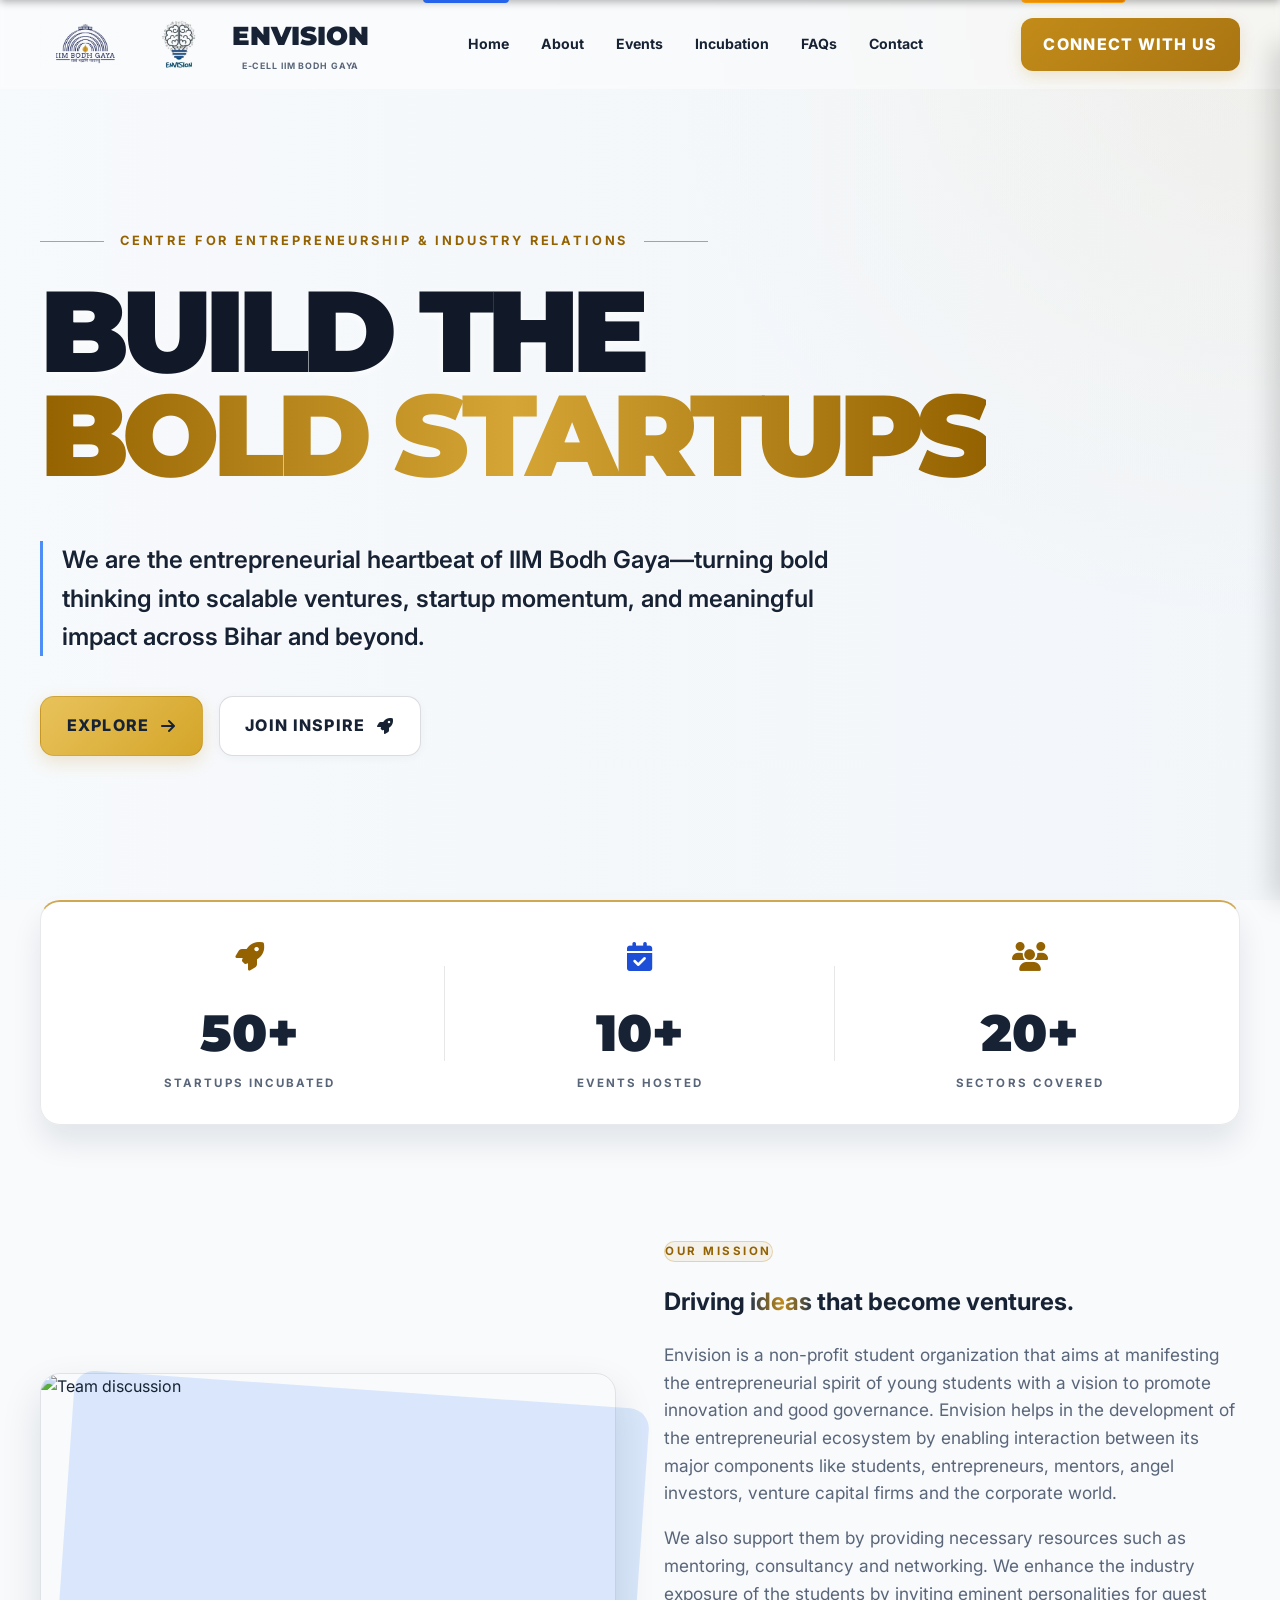
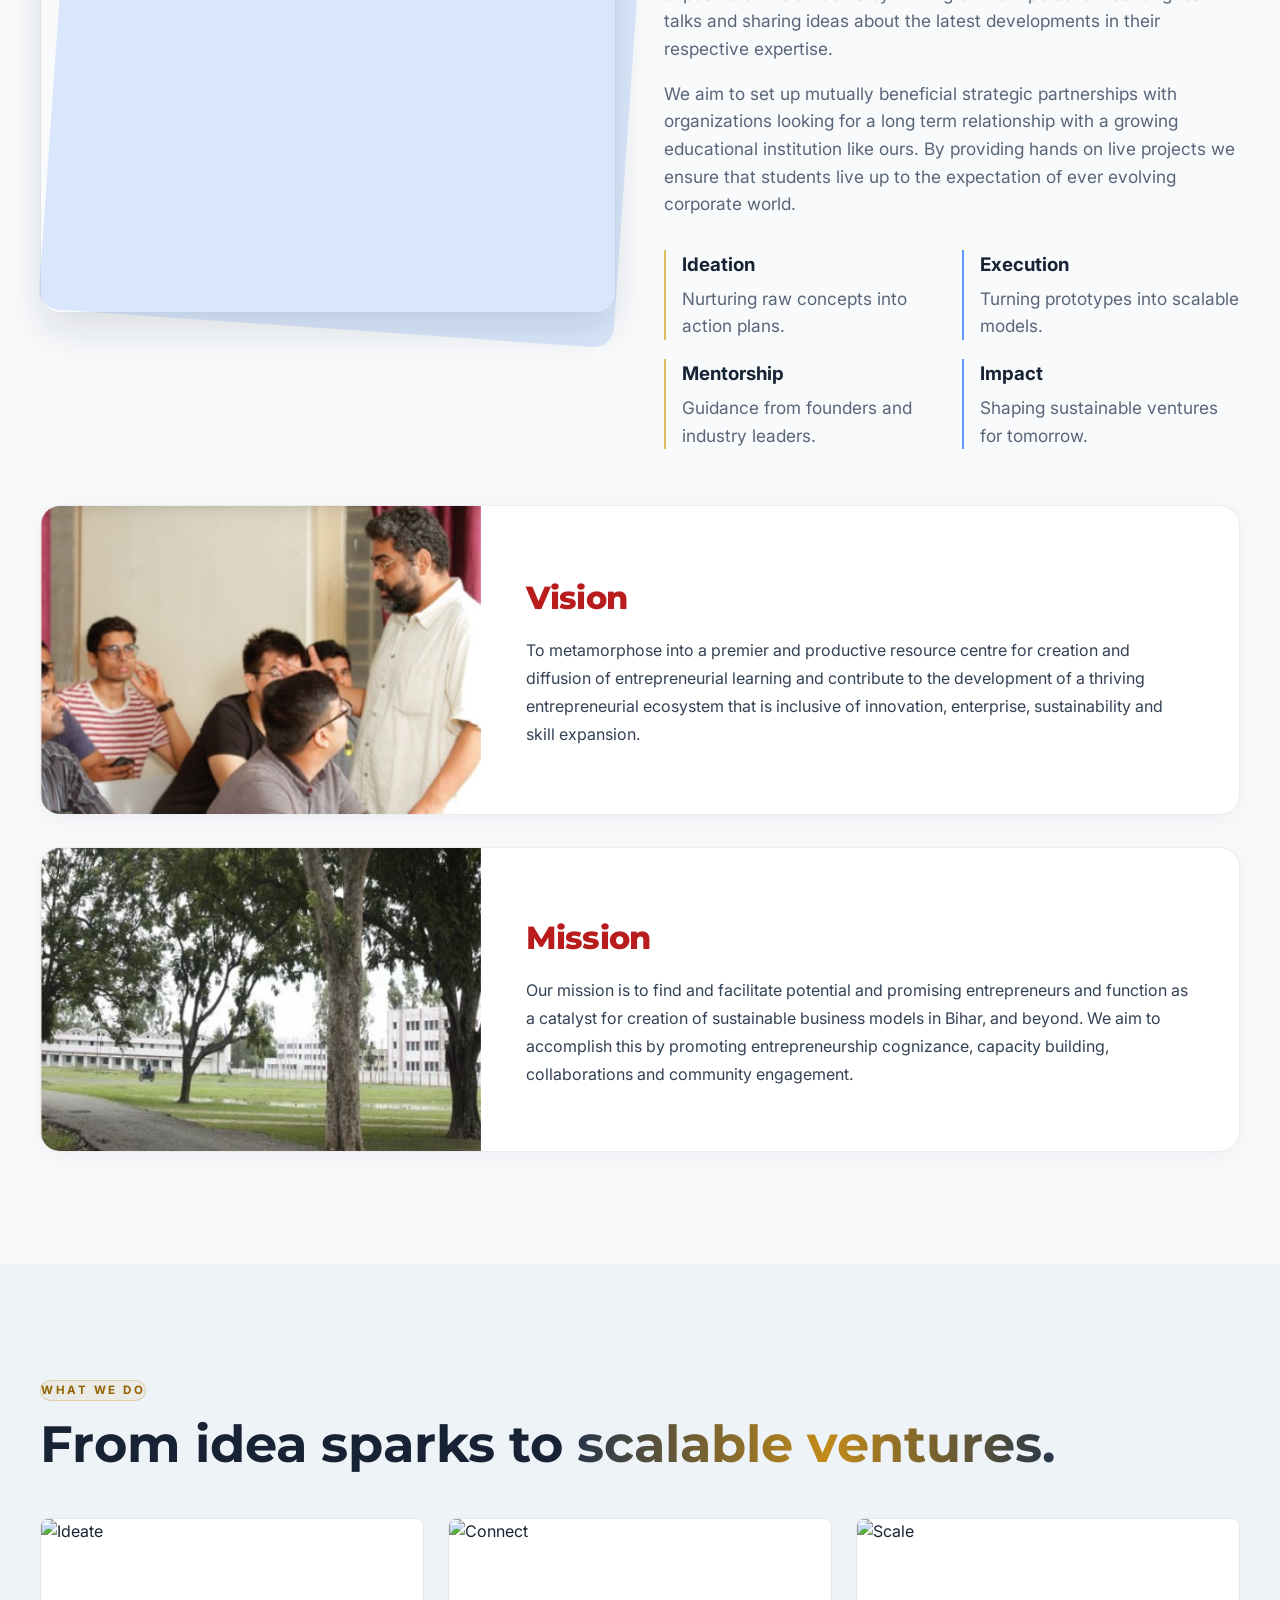
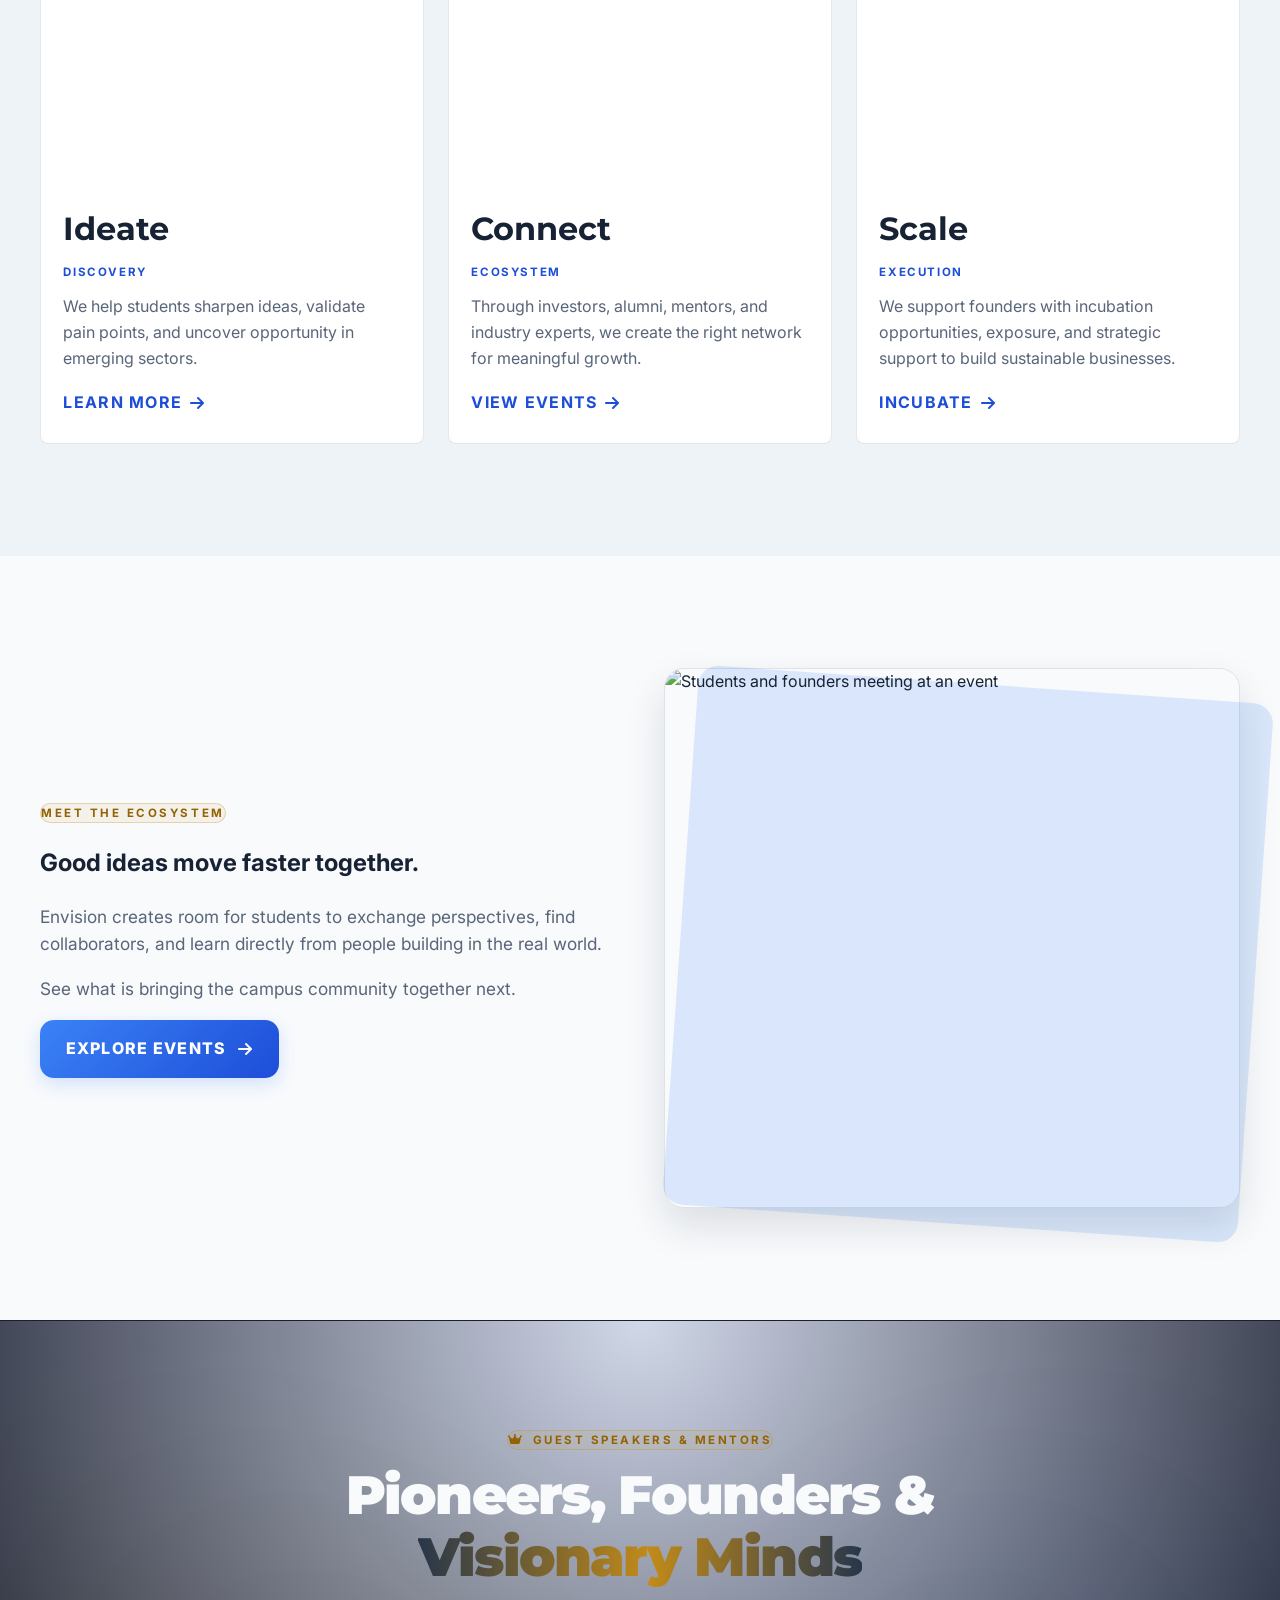
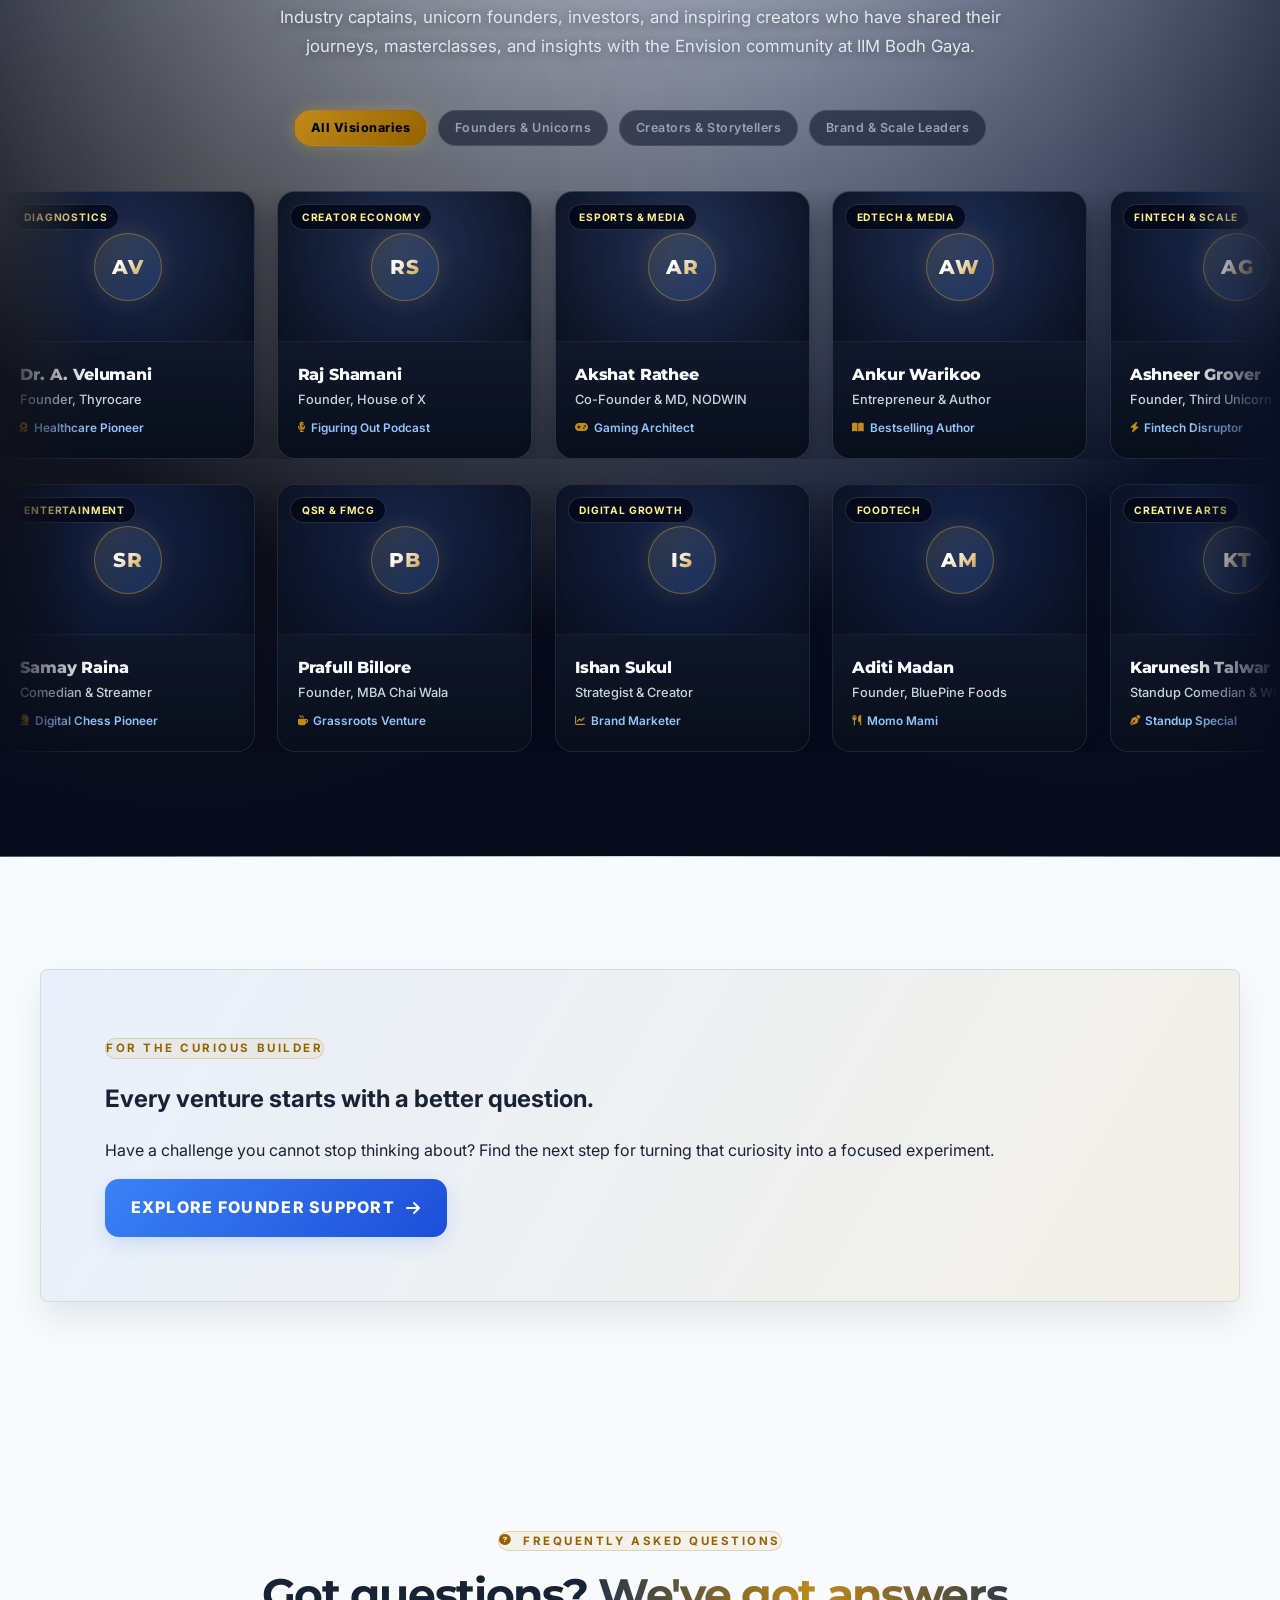
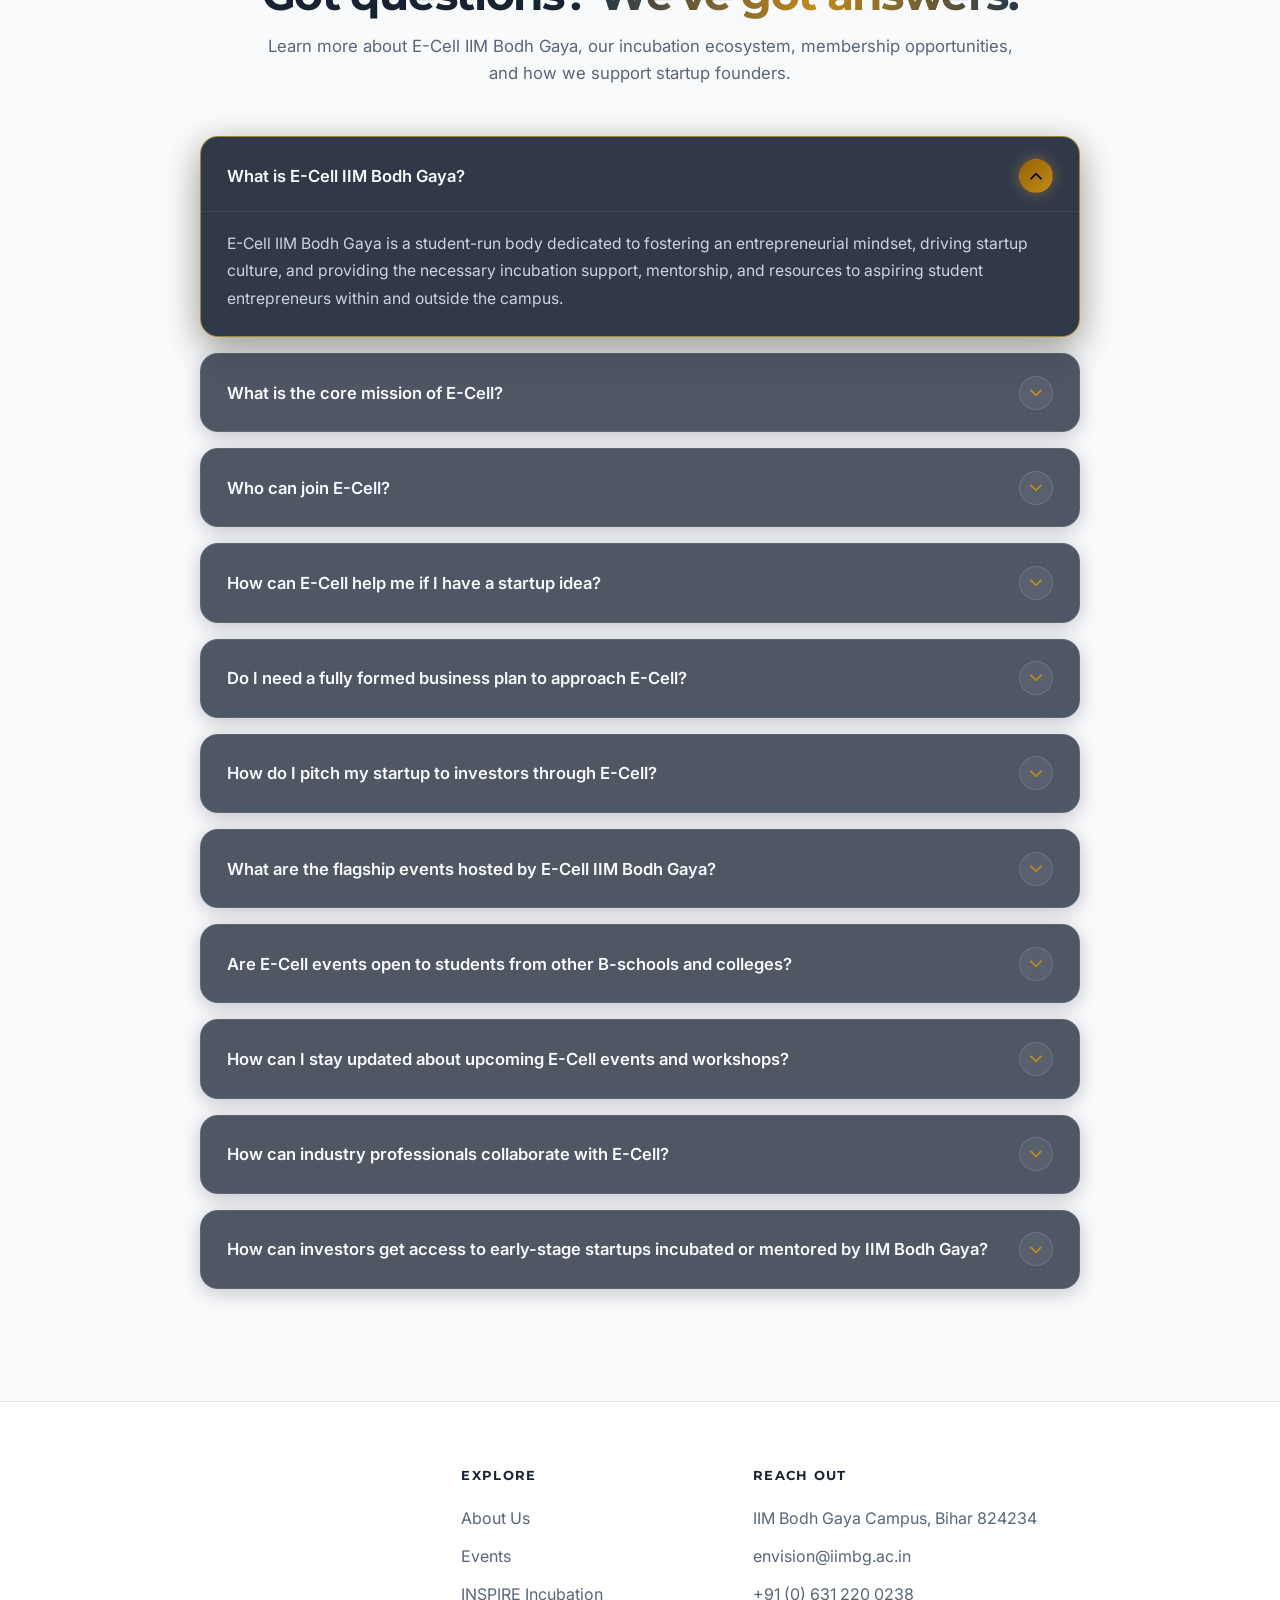
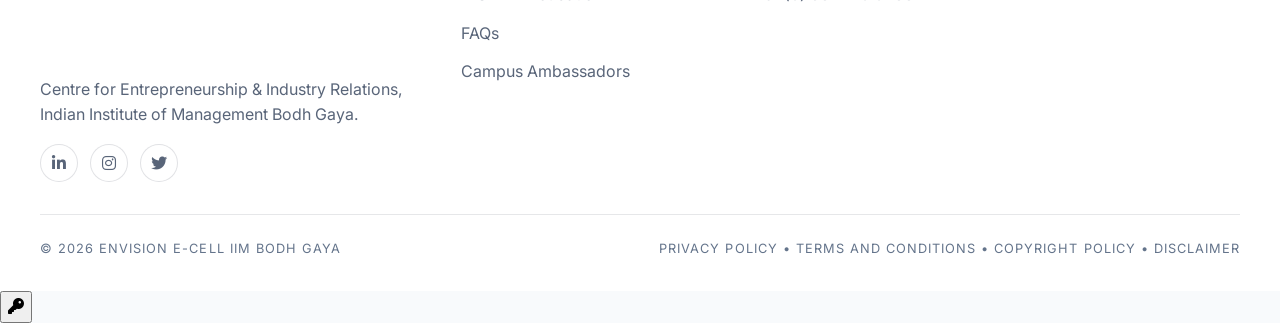
==== commit db7f18d3: "Add files via upload" ====
--- a/index.html
+++ b/index.html
@@ -64,9 +64,8 @@
 
   <main>
     <section class="hero">
-      <video autoplay muted loop playsinline poster="https://images.unsplash.com/photo-1522202176988-66273c2fd55f?...">
-        <source src="https://cdn.coverr.co/videos/coverr-a-hands-on-start-up-pitch-1567798121770/1080p.mp4"
-          type="video/mp4" />
+      <video autoplay muted loop playsinline preload="metadata" aria-hidden="true" tabindex="-1">
+        <source src="gemini_generated_video_fef441c7.mp4" type="video/mp4" />
       </video>
 
       <div class="hero-content reveal">
--- a/styles.css
+++ b/styles.css
@@ -111,8 +111,10 @@
 }
 
 .nav-wrap {
+  display: flex;
   align-items: center;
   justify-content: space-between;
+  gap: 1.5rem;
   width: min(1200px, calc(100% - 2rem));
   margin: 0 auto;
 }
@@ -279,8 +281,9 @@
   min-height: 100vh;
   display: flex;
   align-items: center;
-  background: #020617;
+  background: var(--bg-2);
   overflow: hidden;
+  isolation: isolate;
 }
 
 .hero video {
@@ -289,20 +292,24 @@
   width: 100%;
   height: 100%;
   object-fit: cover;
-  opacity: 0.18;
-  filter: saturate(0.8) brightness(0.75);
+  opacity: 0.62;
+  filter: brightness(1.08) saturate(0.95);
+  pointer-events: none;
+  z-index: 0;
 }
 
 .hero::after {
   content: "";
   position: absolute;
   inset: 0;
-  background: linear-gradient(90deg, rgba(2, 6, 23, 0.9) 0%, rgba(2, 6, 23, 0.5) 40%, rgba(2, 6, 23, 0.8) 100%);
+  z-index: 1;
+  background: linear-gradient(90deg, rgba(248, 250, 252, 0.88) 0%, rgba(248, 250, 252, 0.65) 50%, rgba(248, 250, 252, 0.42) 100%),
+    radial-gradient(circle at top right, rgba(194, 139, 25, 0.12), transparent 40%);
 }
 
 .hero-content {
   position: relative;
-  z-index: 1;
+  z-index: 2;
   width: min(1200px, calc(100% - 2rem));
   margin: 0 auto;
   padding-top: 5rem;
@@ -1193,17 +1200,23 @@
 }
 
 .hero video {
-  opacity: 0.12;
-  filter: saturate(0.85) brightness(1.15);
+  opacity: 0.62;
+  filter: brightness(1.08) saturate(0.95);
 }
 
 .hero::after {
-  background: linear-gradient(90deg, rgba(248, 250, 252, 0.97) 0%, rgba(248, 250, 252, 0.78) 52%, rgba(248, 250, 252, 0.45) 100%);
+  background: linear-gradient(90deg, rgba(248, 250, 252, 0.88) 0%, rgba(248, 250, 252, 0.65) 50%, rgba(248, 250, 252, 0.42) 100%),
+    radial-gradient(circle at top right, rgba(194, 139, 25, 0.12), transparent 40%);
 }
 
 .eyebrow::before,
 .eyebrow::after {
   background: rgba(194, 139, 25, 0.8);
+}
+
+.hero h2 {
+  color: #111827;
+  text-shadow: 0 2px 8px rgba(255, 255, 255, 0.7);
 }
 
 .hero h2 .animated-word {
@@ -1214,9 +1227,9 @@
 }
 
 .hero-copy {
-  color: #475569;
+  color: #172334;
   font-weight: 600;
-  text-shadow: 0 1px 3px rgba(255, 255, 255, 0.75);
+  text-shadow: 0 1px 3px rgba(255, 255, 255, 0.9), 0 0 10px rgba(255, 255, 255, 0.6);
 }
 
 .page-hero h1 {
@@ -1309,7 +1322,8 @@
 }
 
 @media (prefers-reduced-motion: reduce) {
-  .page-hero-video {
+  .page-hero-video,
+  .hero video {
     display: none;
   }
 }
--- a/cms.css
+++ b/cms.css
@@ -1247,7 +1247,7 @@
 /* Universal Move Handle Pill for Content Blocks, Boxes & Elements */
 .cms-element-move-pill {
   position: absolute;
-  top: -12px;
+  top: -14px;
   left: 6px;
   z-index: 999;
   display: none;
@@ -1256,12 +1256,13 @@
   border: 1px solid rgba(255, 255, 255, 0.28);
   border-radius: 9999px;
   box-shadow: 0 4px 14px rgba(0, 0, 0, 0.5), 0 0 0 1px rgba(0, 0, 0, 0.2);
-  padding: 1px 4px;
+  padding: 2px 4px;
   gap: 2px;
   user-select: none;
   font-family: -apple-system, BlinkMacSystemFont, "Segoe UI", Roboto, sans-serif;
   animation: wpFadeIn 0.12s ease;
   pointer-events: auto;
+  line-height: 1;
 }
 
 body.cms-edit-mode [data-cms-editable]:hover > .cms-element-move-pill,
@@ -1272,6 +1273,14 @@
 body.cms-relocate-mode [data-cms-editable] > .cms-element-move-pill,
 body.cms-relocate-mode [data-cms-relocatable] > .cms-element-move-pill {
   display: inline-flex !important;
+}
+
+/* Ensure Topbar, navigation, and logos are pristine and never show move pills or layout shift */
+.topbar .cms-element-move-pill,
+.topbar [data-cms-editable] > .cms-element-move-pill,
+.nav-links .cms-element-move-pill,
+.logo .cms-element-move-pill {
+  display: none !important;
 }
 
 /* Ensure no edit controls or popovers are clipped by card/section overflow */
@@ -1287,27 +1296,36 @@
   overflow: visible !important;
 }
 
-body.cms-edit-mode [data-cms-editable],
-body.cms-edit-mode [data-cms-relocatable] {
+body.cms-edit-mode [data-cms-editable]:not(.topbar *),
+body.cms-edit-mode [data-cms-relocatable]:not(.topbar *) {
   position: relative !important;
   transition: outline 0.15s ease;
 }
 
-body.cms-edit-mode span[data-cms-editable],
-body.cms-edit-mode a[data-cms-editable],
+body.cms-edit-mode span[data-cms-editable]:not(.logo-text span),
+body.cms-edit-mode a[data-cms-editable]:not(.nav-links a):not(.logo a),
 body.cms-edit-mode .badge[data-cms-editable],
 body.cms-edit-mode .section-label[data-cms-editable] {
   display: inline-block;
 }
 
-body.cms-edit-mode [data-cms-relocatable]:hover,
-body.cms-edit-mode [data-cms-editable]:hover {
+body.cms-edit-mode h1[data-cms-editable]:not(.logo-text h1),
+body.cms-edit-mode h2[data-cms-editable],
+body.cms-edit-mode h3[data-cms-editable],
+body.cms-edit-mode h4[data-cms-editable],
+body.cms-edit-mode h5[data-cms-editable],
+body.cms-edit-mode h6[data-cms-editable] {
+  display: block;
+}
+
+body.cms-edit-mode [data-cms-relocatable]:not(.topbar *):hover,
+body.cms-edit-mode [data-cms-editable]:not(.topbar *):hover {
   outline: 1.5px dashed rgba(59, 130, 246, 0.75) !important;
   outline-offset: 3px;
 }
 
-body.cms-relocate-mode [data-cms-relocatable],
-body.cms-relocate-mode [data-cms-editable] {
+body.cms-relocate-mode [data-cms-relocatable]:not(.topbar *),
+body.cms-relocate-mode [data-cms-editable]:not(.topbar *) {
   outline: 1.5px dashed rgba(245, 158, 11, 0.75) !important;
   outline-offset: 3px;
 }
@@ -1316,12 +1334,11 @@
   background: transparent;
   border: 0;
   color: #f8fafc;
-  padding: 3px 8px;
+  padding: 3px 6px;
   font-size: 11px;
-  font-weight: 700;
   display: inline-flex;
   align-items: center;
-  gap: 5px;
+  justify-content: center;
   cursor: grab !important;
   border-radius: 9999px;
   transition: all 0.15s ease;
@@ -1329,6 +1346,7 @@
 
 .cms-move-btn i {
   color: #38bdf8;
+  font-size: 11px;
 }
 
 .cms-move-btn:hover,
@@ -1349,7 +1367,7 @@
   background: transparent;
   border: 0;
   color: #cbd5e1;
-  padding: 2px 6px;
+  padding: 2px 5px;
   font-size: 10px;
   cursor: pointer;
   border-radius: 4px;
@@ -1358,6 +1376,10 @@
 .cms-move-menu-toggle:hover {
   background: rgba(255, 255, 255, 0.2);
   color: #fff;
+}
+
+.wp-nav-add-btn {
+  display: none !important;
 }
 
 /* Relocate Popover Menu - Portal Floating with Fixed Positioning */
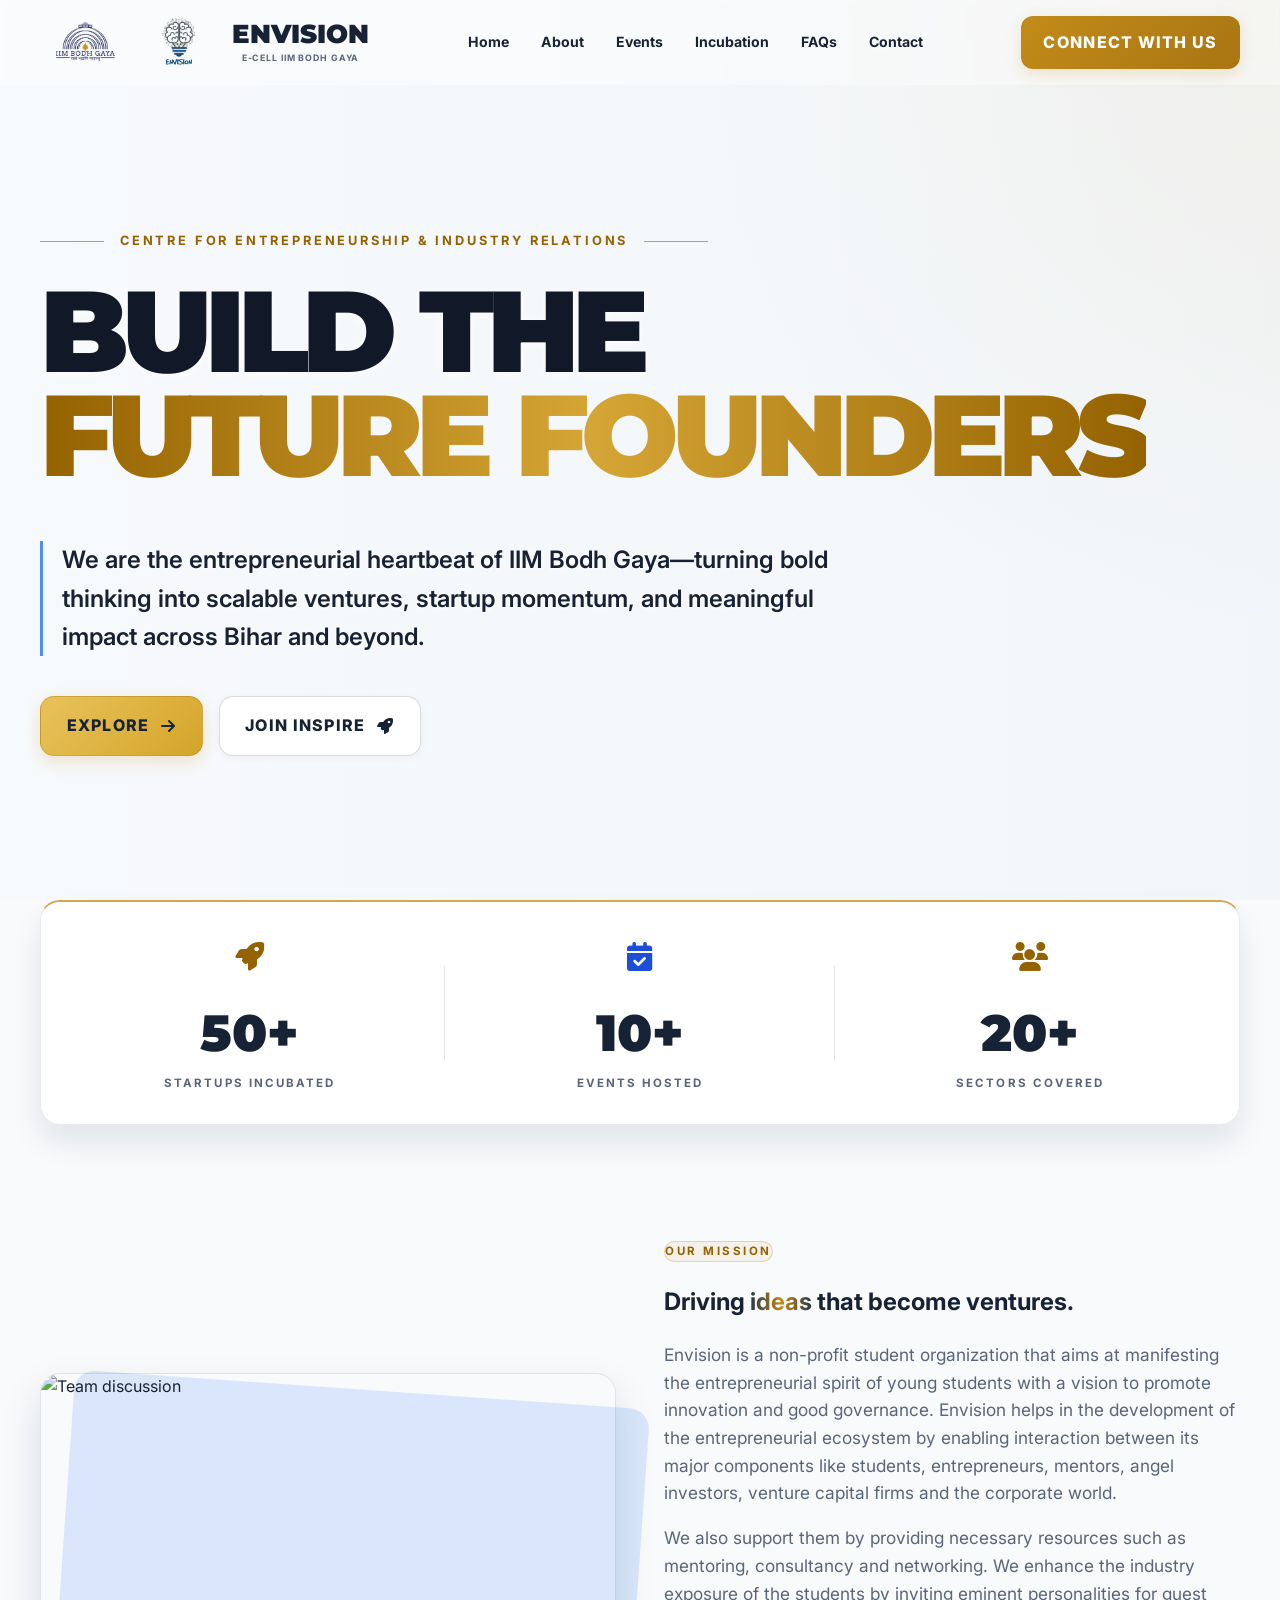
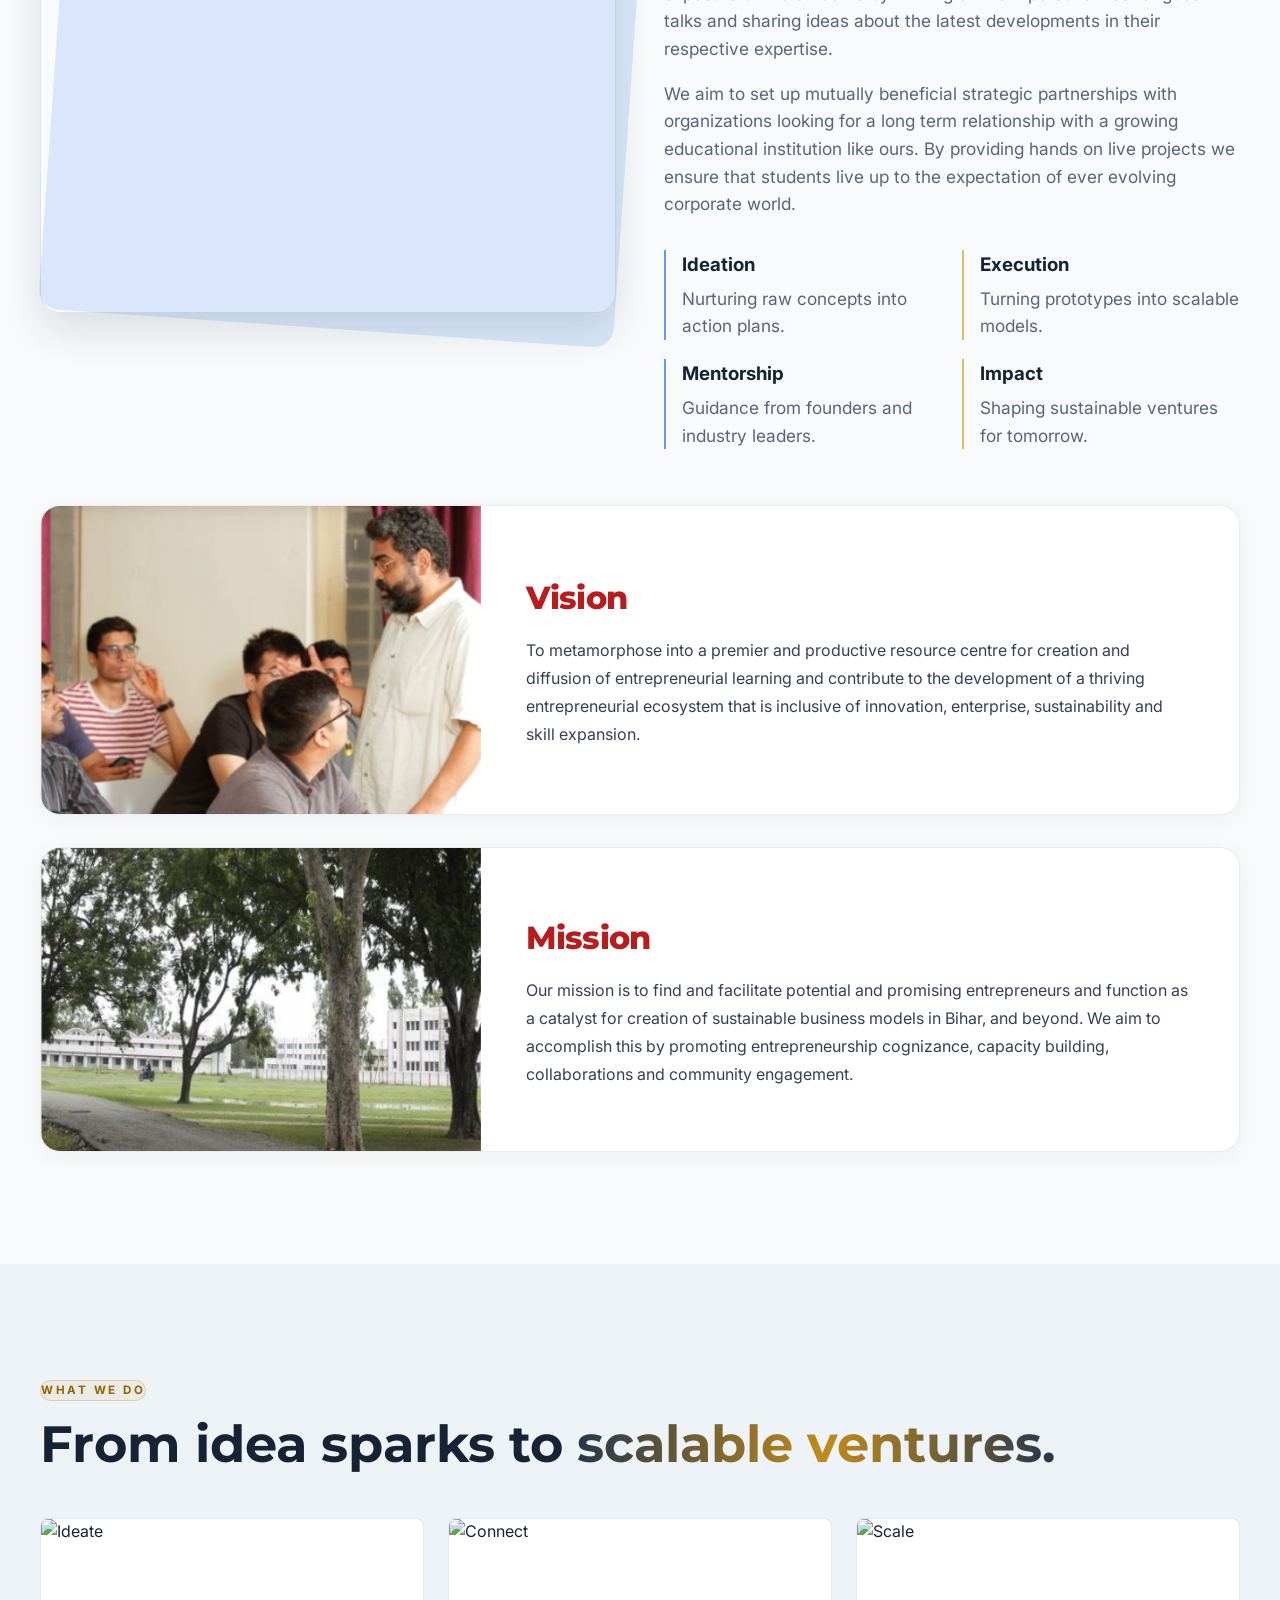
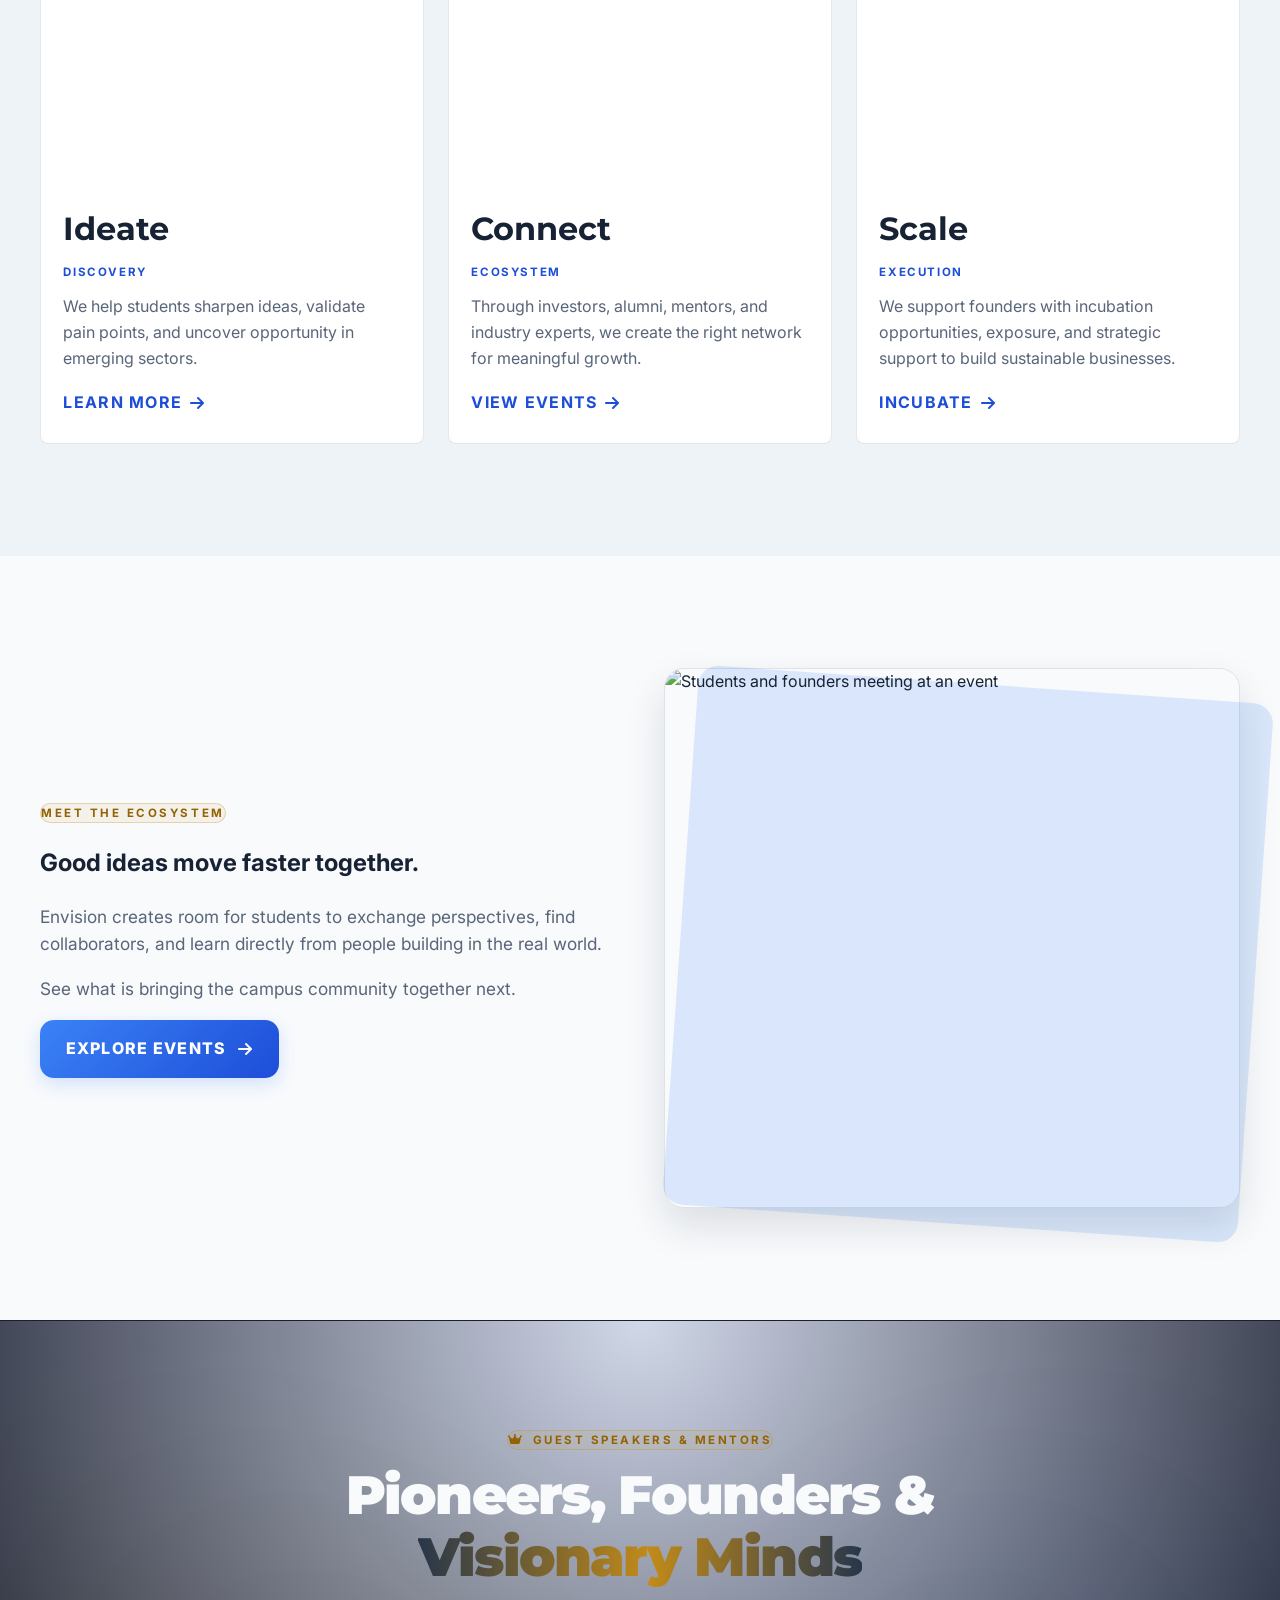
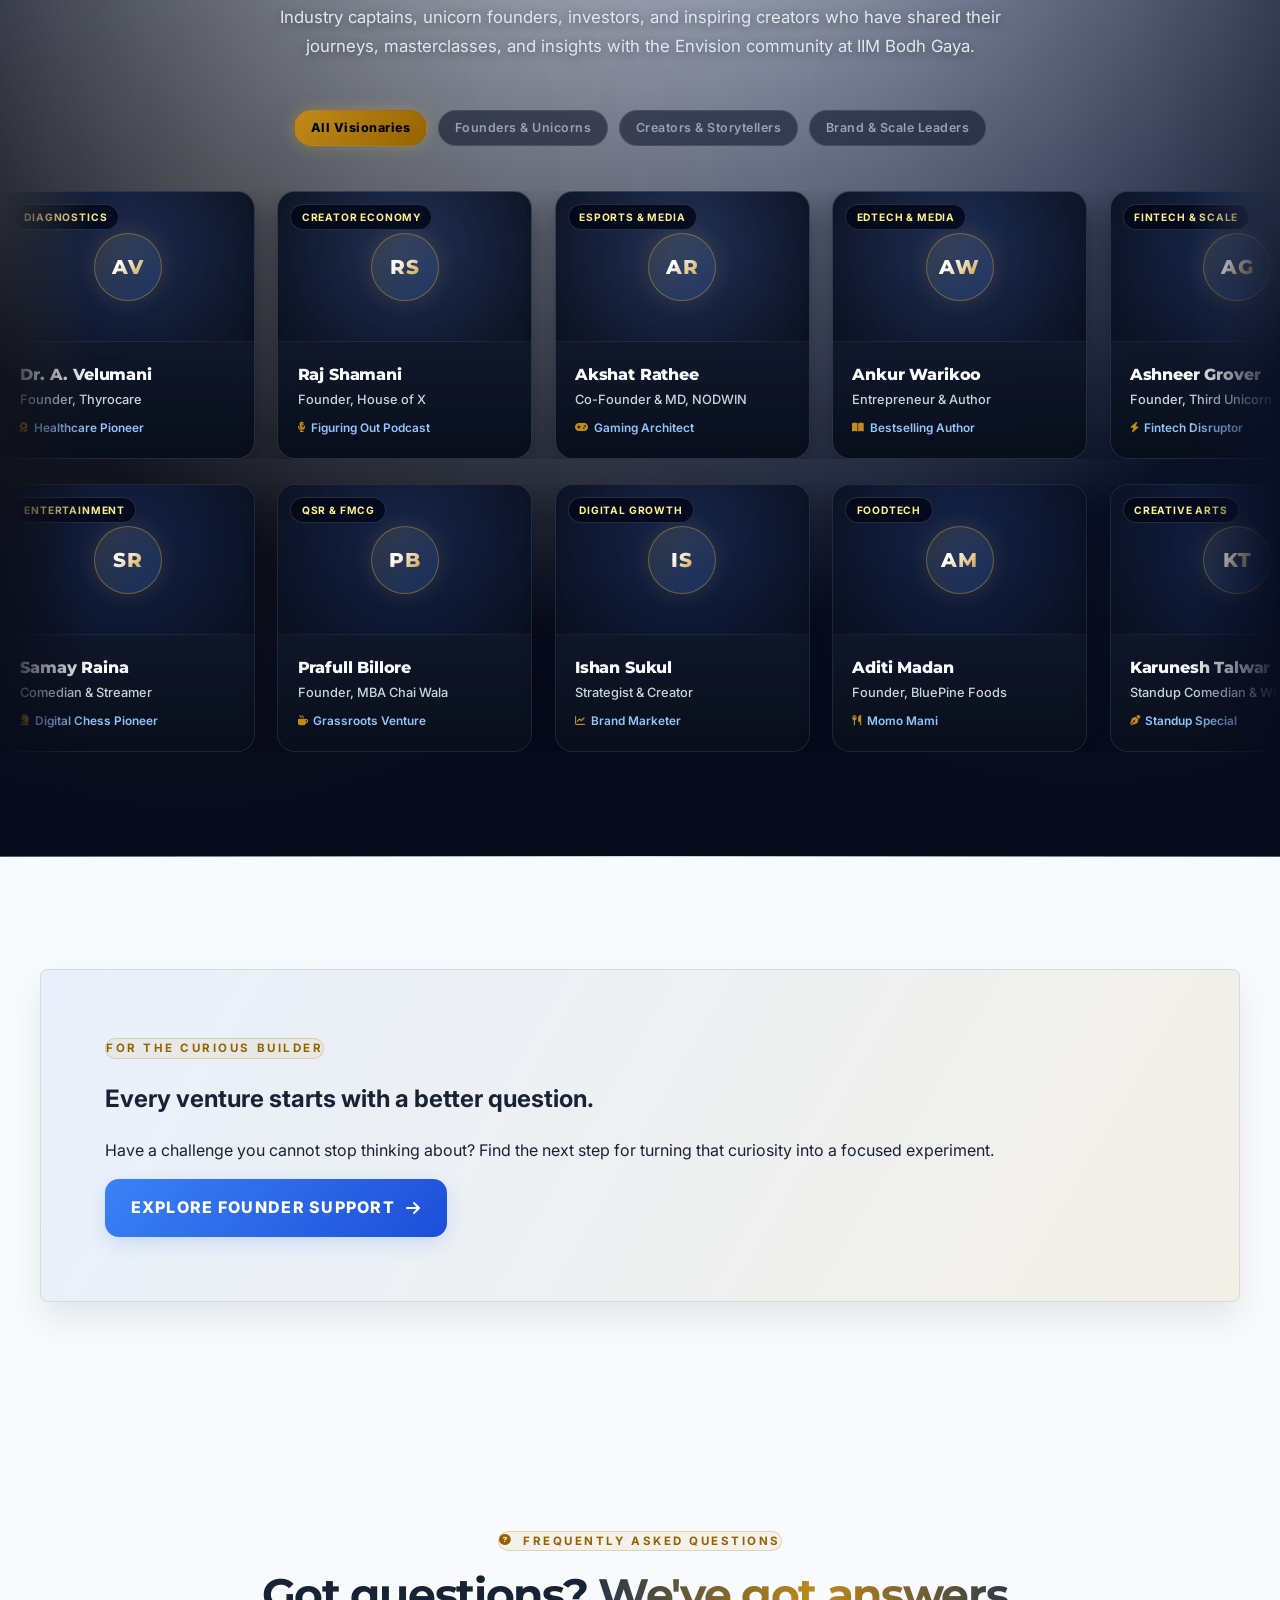
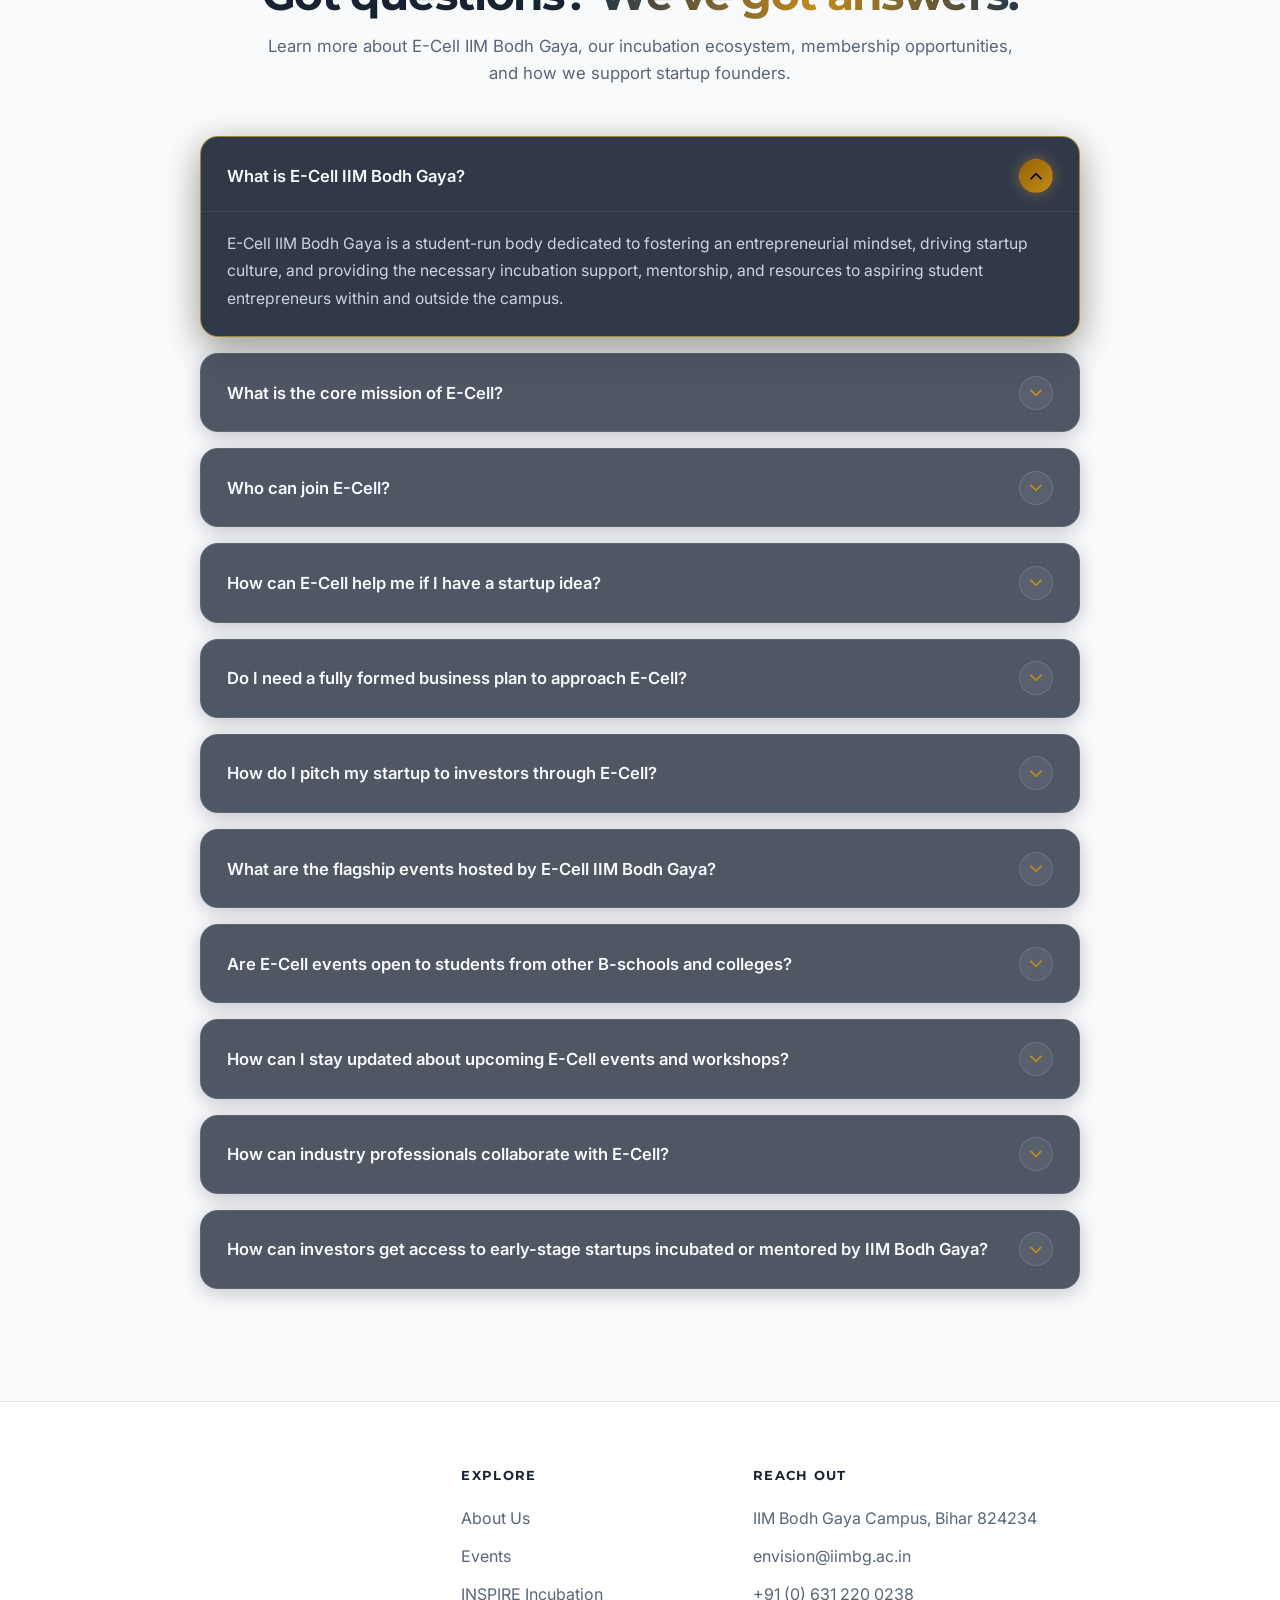
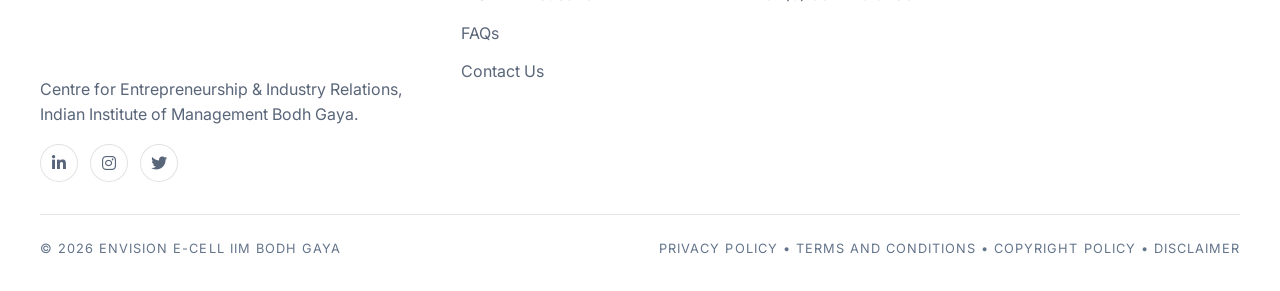
==== commit 0e41909a: "Add files via upload" ====
--- a/index.html
+++ b/index.html
@@ -7,15 +7,30 @@
   <title>Envision E-Cell | IIM Bodh Gaya</title>
   <meta name="description"
     content="Envision E-Cell IIM Bodh Gaya empowers students, founders, and innovators through entrepreneurship, mentorship, incubation, and events." />
+  <link rel="canonical" href="https://envision.iimbg.ac.in/" />
+  
+  <!-- Open Graph / Facebook / LinkedIn / WhatsApp -->
+  <meta property="og:type" content="website" />
+  <meta property="og:url" content="https://envision.iimbg.ac.in/" />
+  <meta property="og:title" content="Envision E-Cell | IIM Bodh Gaya" />
+  <meta property="og:description" content="Empowering the entrepreneurial ecosystem at IIM Bodh Gaya—turning bold ideas into scalable ventures." />
+  <meta property="og:image" content="https://envision.iimbg.ac.in/envision-logo.jpeg" />
+  <meta property="og:site_name" content="Envision E-Cell IIM Bodh Gaya" />
+
+  <!-- Twitter Card -->
+  <meta name="twitter:card" content="summary_large_image" />
+  <meta name="twitter:title" content="Envision E-Cell | IIM Bodh Gaya" />
+  <meta name="twitter:description" content="Empowering the entrepreneurial ecosystem at IIM Bodh Gaya—turning bold ideas into scalable ventures." />
+  <meta name="twitter:image" content="https://envision.iimbg.ac.in/envision-logo.jpeg" />
+
   <link rel="preconnect" href="https://fonts.googleapis.com" />
   <link rel="preconnect" href="https://fonts.gstatic.com" crossorigin />
   <link
     href="https://fonts.googleapis.com/css2?family=Inter:wght@300;400;500;600;700;800;900&family=Montserrat:wght@300;400;600;700;800;900&display=swap"
     rel="stylesheet" />
-  <link rel="stylesheet" href="https://cdnjs.cloudflare.com/ajax/libs/font-awesome/6.4.0/css/all.min.css" />
+  <link rel="stylesheet" href="https://cdnjs.cloudflare.com/ajax/libs/font-awesome/6.4.0/css/all.min.css" integrity="sha512-iecdLmaskl7CVkqkXNQ/ZH/XLlvWZOJyj7Yy7tcenmpD1ypASozpmT/E0iPtmFIB46ZmdtAc9eNBvH0H/ZpiBw==" crossorigin="anonymous" referrerpolicy="no-referrer" />
   <link rel="sitemap" type="application/xml" title="Sitemap" href="sitemap.xml" />
   <link rel="stylesheet" href="styles.css" />
-  <link rel="stylesheet" href="cms.css" />
 </head>
 
 <body>
@@ -30,7 +45,7 @@
           <img src="envision-logo-transparent.png" alt="Envision E-Cell" />
         </a>
         <a href="index.html" class="logo-text logo-title-link" aria-label="Envision Home">
-          <h1>ENVISION</h1><span>E-Cell IIM Bodh Gaya</span>
+          <strong class="logo-title">ENVISION</strong><span>E-Cell IIM Bodh Gaya</span>
         </a>
       </div>
 
@@ -71,19 +86,19 @@
       <div class="hero-content reveal">
         <div class="eyebrow">Centre for Entrepreneurship &amp; Industry Relations</div>
 
-        <h2>
+        <h1 data-cms-id="txt_index_1">
           <span class="sub">Build the</span>
           <span class="animated-word">NEXT BIG IDEA</span>
-        </h2>
-
-        <p class="hero-copy">
+        </h1>
+
+        <p data-cms-id="txt_index_2" class="hero-copy">
           We are the entrepreneurial heartbeat of IIM Bodh Gaya—turning bold thinking into scalable ventures,
           startup momentum, and meaningful impact across Bihar and beyond.
         </p>
 
         <div class="hero-actions">
-          <a href="events.html" class="btn btn-primary btn-explore">Explore <i class="fa-solid fa-arrow-right"></i></a>
-          <a href="incubation.html" class="btn btn-secondary">Join INSPIRE <i class="fa-solid fa-rocket"></i></a>
+          <a data-cms-id="txt_index_3" href="events.html" class="btn btn-primary btn-explore">Explore <i class="fa-solid fa-arrow-right"></i></a>
+          <a data-cms-id="txt_index_4" href="incubation.html" class="btn btn-secondary">Join INSPIRE <i class="fa-solid fa-rocket"></i></a>
         </div>
       </div>
     </section>
@@ -93,18 +108,18 @@
         <div class="stats-grid">
           <div class="stat-item">
             <div class="stat-icon gold-text"><i class="fa-solid fa-rocket"></i></div>
-            <h3 class="stat-value" data-target="50" data-suffix="+">50+</h3>
-            <div class="stat-label">Startups Incubated</div>
+            <h3 data-cms-id="txt_index_5" class="stat-value" data-target="50" data-suffix="+">50+</h3>
+            <div data-cms-id="txt_index_6" class="stat-label">Startups Incubated</div>
           </div>
           <div class="stat-item">
             <div class="stat-icon blue-text"><i class="fa-solid fa-calendar-check"></i></div>
-            <h3 class="stat-value" data-target="10" data-suffix="+">10+</h3>
-            <div class="stat-label">Events Hosted</div>
+            <h3 data-cms-id="txt_index_7" class="stat-value" data-target="10" data-suffix="+">10+</h3>
+            <div data-cms-id="txt_index_8" class="stat-label">Events Hosted</div>
           </div>
           <div class="stat-item">
             <div class="stat-icon gold-text"><i class="fa-solid fa-users"></i></div>
-            <h3 class="stat-value" data-target="20" data-suffix="+">20+</h3>
-            <div class="stat-label">Sectors Covered</div>
+            <h3 data-cms-id="txt_index_9" class="stat-value" data-target="20" data-suffix="+">20+</h3>
+            <div data-cms-id="txt_index_10" class="stat-label">Sectors Covered</div>
           </div>
         </div>
       </div>
@@ -114,25 +129,25 @@
       <div class="container">
         <div class="grid-2">
           <div class="image-panel reveal">
-            <img src="https://images.unsplash.com/photo-1552664730-d307ca884978?q=80&w=2070&auto=format&fit=crop"
+            <img data-cms-id="img_index_1" src="https://images.unsplash.com/photo-1552664730-d307ca884978?q=80&w=2070&auto=format&fit=crop"
               alt="Team discussion" />
           </div>
 
           <div class="text-block reveal">
-            <div class="section-label">Our Mission</div>
-            <h2>Driving <span class="gradient-text">ideas</span> that become ventures.</h2>
-            <p>
+            <div data-cms-id="txt_index_11" class="section-label">Our Mission</div>
+            <h2 data-cms-id="txt_index_12">Driving <span class="gradient-text">ideas</span> that become ventures.</h2>
+            <p data-cms-id="txt_index_13">
               Envision is a non-profit student organization that aims at manifesting the entrepreneurial spirit of young
               students with a vision to promote innovation and good governance. Envision helps in the development of the
               entrepreneurial ecosystem by enabling interaction between its major components like students,
               entrepreneurs, mentors, angel investors, venture capital firms and the corporate world.
             </p>
-            <p>
+            <p data-cms-id="txt_index_14">
               We also support them by providing necessary resources such as mentoring, consultancy and networking. We
               enhance the industry exposure of the students by inviting eminent personalities for guest talks and
               sharing ideas about the latest developments in their respective expertise.
             </p>
-            <p>
+            <p data-cms-id="txt_index_15">
               We aim to set up mutually beneficial strategic partnerships with organizations looking for a long term
               relationship with a growing educational institution like ours. By providing hands on live projects we
               ensure that students live up to the expectation of ever evolving corporate world.
@@ -140,20 +155,20 @@
 
             <div class="feature-list">
               <div class="feature-item">
-                <h3>Ideation</h3>
-                <p>Nurturing raw concepts into action plans.</p>
+                <h3 data-cms-id="txt_index_16">Ideation</h3>
+                <p data-cms-id="txt_index_17">Nurturing raw concepts into action plans.</p>
               </div>
               <div class="feature-item">
-                <h3>Execution</h3>
-                <p>Turning prototypes into scalable models.</p>
+                <h3 data-cms-id="txt_index_18">Execution</h3>
+                <p data-cms-id="txt_index_19">Turning prototypes into scalable models.</p>
               </div>
               <div class="feature-item">
-                <h3>Mentorship</h3>
-                <p>Guidance from founders and industry leaders.</p>
+                <h3 data-cms-id="txt_index_20">Mentorship</h3>
+                <p data-cms-id="txt_index_21">Guidance from founders and industry leaders.</p>
               </div>
               <div class="feature-item">
-                <h3>Impact</h3>
-                <p>Shaping sustainable ventures for tomorrow.</p>
+                <h3 data-cms-id="txt_index_22">Impact</h3>
+                <p data-cms-id="txt_index_23">Shaping sustainable ventures for tomorrow.</p>
               </div>
             </div>
           </div>
@@ -162,11 +177,11 @@
         <div class="vision-mission-list reveal">
           <article class="vision-mission-card">
             <div class="vision-mission-media">
-              <img src="vision-workshop.jpg" alt="Envision workshop and mentorship session" />
+              <img data-cms-id="img_index_2" src="vision-workshop.jpg" alt="Envision workshop and mentorship session" />
             </div>
             <div class="vision-mission-body">
-              <h3>Vision</h3>
-              <p>To metamorphose into a premier and productive resource centre for creation and diffusion of
+              <h3 data-cms-id="txt_index_24">Vision</h3>
+              <p data-cms-id="txt_index_25">To metamorphose into a premier and productive resource centre for creation and diffusion of
                 entrepreneurial learning and contribute to the development of a thriving entrepreneurial ecosystem that
                 is inclusive of innovation, enterprise, sustainability and skill expansion.</p>
             </div>
@@ -174,11 +189,11 @@
 
           <article class="vision-mission-card">
             <div class="vision-mission-media">
-              <img src="mission-campus.jpg" alt="IIM Bodh Gaya green campus" />
+              <img data-cms-id="img_index_3" src="mission-campus.jpg" alt="IIM Bodh Gaya green campus" />
             </div>
             <div class="vision-mission-body">
-              <h3>Mission</h3>
-              <p>Our mission is to find and facilitate potential and promising entrepreneurs and function as a catalyst
+              <h3 data-cms-id="txt_index_26">Mission</h3>
+              <p data-cms-id="txt_index_27">Our mission is to find and facilitate potential and promising entrepreneurs and function as a catalyst
                 for creation of sustainable business models in Bihar, and beyond. We aim to accomplish this by promoting
                 entrepreneurship cognizance, capacity building, collaborations and community engagement.</p>
             </div>
@@ -190,49 +205,49 @@
     <section class="section" style="background: rgba(7,17,29,0.9);">
       <div class="container">
         <div class="section-heading reveal">
-          <div class="section-label">What We Do</div>
-          <h2>From idea sparks to <span class="gradient-text">scalable ventures.</span></h2>
-        </div>
-
-        <div class="cards-grid">
+          <div data-cms-id="txt_index_28" class="section-label">What We Do</div>
+          <h2 data-cms-id="txt_index_29">From idea sparks to <span class="gradient-text">scalable ventures.</span></h2>
+        </div>
+
+        <div data-cms-grid-id="grid_index_1" class="cards-grid">
           <article class="card reveal">
             <div class="card-media">
-              <img src="https://images.unsplash.com/photo-1522202176988-66273c2fd55f?q=80&w=2070&auto=format&fit=crop"
+              <img data-cms-id="img_index_4" src="https://images.unsplash.com/photo-1522202176988-66273c2fd55f?q=80&w=2070&auto=format&fit=crop"
                 alt="Ideate" />
             </div>
             <div class="card-body">
-              <h3>Ideate</h3>
-              <h4>Discovery</h4>
-              <p>We help students sharpen ideas, validate pain points, and uncover opportunity in emerging sectors.</p>
-              <a href="about.html" class="card-link">Learn More <i class="fa-solid fa-arrow-right"></i></a>
+              <h3 data-cms-id="txt_index_30">Ideate</h3>
+              <h4 data-cms-id="txt_index_31">Discovery</h4>
+              <p data-cms-id="txt_index_32">We help students sharpen ideas, validate pain points, and uncover opportunity in emerging sectors.</p>
+              <a data-cms-id="txt_index_33" href="about.html" class="card-link">Learn More <i class="fa-solid fa-arrow-right"></i></a>
             </div>
           </article>
 
           <article class="card reveal">
             <div class="card-media">
-              <img src="https://images.unsplash.com/photo-1517048676732-d65bc937f952?q=80&w=2070&auto=format&fit=crop"
+              <img data-cms-id="img_index_5" src="https://images.unsplash.com/photo-1517048676732-d65bc937f952?q=80&w=2070&auto=format&fit=crop"
                 alt="Connect" />
             </div>
             <div class="card-body">
-              <h3>Connect</h3>
-              <h4>Ecosystem</h4>
-              <p>Through investors, alumni, mentors, and industry experts, we create the right network for meaningful
+              <h3 data-cms-id="txt_index_34">Connect</h3>
+              <h4 data-cms-id="txt_index_35">Ecosystem</h4>
+              <p data-cms-id="txt_index_36">Through investors, alumni, mentors, and industry experts, we create the right network for meaningful
                 growth.</p>
-              <a href="events.html" class="card-link">View Events <i class="fa-solid fa-arrow-right"></i></a>
+              <a data-cms-id="txt_index_37" href="events.html" class="card-link">View Events <i class="fa-solid fa-arrow-right"></i></a>
             </div>
           </article>
 
           <article class="card reveal">
             <div class="card-media">
-              <img src="https://images.unsplash.com/photo-1559136555-9303baea8ebd?q=80&w=2070&auto=format&fit=crop"
+              <img data-cms-id="img_index_6" src="https://images.unsplash.com/photo-1559136555-9303baea8ebd?q=80&w=2070&auto=format&fit=crop"
                 alt="Scale" />
             </div>
             <div class="card-body">
-              <h3>Scale</h3>
-              <h4>Execution</h4>
-              <p>We support founders with incubation opportunities, exposure, and strategic support to build sustainable
+              <h3 data-cms-id="txt_index_38">Scale</h3>
+              <h4 data-cms-id="txt_index_39">Execution</h4>
+              <p data-cms-id="txt_index_40">We support founders with incubation opportunities, exposure, and strategic support to build sustainable
                 businesses.</p>
-              <a href="incubation.html" class="card-link">Incubate <i class="fa-solid fa-arrow-right"></i></a>
+              <a data-cms-id="txt_index_41" href="incubation.html" class="card-link">Incubate <i class="fa-solid fa-arrow-right"></i></a>
             </div>
           </article>
         </div>
@@ -242,15 +257,15 @@
     <section class="section" id="events">
       <div class="container grid-2">
         <div class="text-block reveal">
-          <div class="section-label">Meet the ecosystem</div>
-          <h2>Good ideas move faster together.</h2>
-          <p>Envision creates room for students to exchange perspectives, find collaborators, and learn directly from
+          <div data-cms-id="txt_index_42" class="section-label">Meet the ecosystem</div>
+          <h2 data-cms-id="txt_index_43">Good ideas move faster together.</h2>
+          <p data-cms-id="txt_index_44">Envision creates room for students to exchange perspectives, find collaborators, and learn directly from
             people building in the real world.</p>
-          <p>See what is bringing the campus community together next.</p>
-          <a href="events.html" class="btn btn-primary">Explore Events <i class="fa-solid fa-arrow-right"></i></a>
+          <p data-cms-id="txt_index_45">See what is bringing the campus community together next.</p>
+          <a data-cms-id="txt_index_46" href="events.html" class="btn btn-primary">Explore Events <i class="fa-solid fa-arrow-right"></i></a>
         </div>
         <div class="image-panel reveal">
-          <img src="https://images.unsplash.com/photo-1540575467063-178a50c2df87?q=80&w=2070&auto=format&fit=crop"
+          <img data-cms-id="img_index_7" src="https://images.unsplash.com/photo-1540575467063-178a50c2df87?q=80&w=2070&auto=format&fit=crop"
             alt="Students and founders meeting at an event" />
         </div>
       </div>
@@ -258,9 +273,9 @@
     <!-- Distinguished Leaders & Mentors Section -->
     <section class="leaders-section" id="mentors">
       <div class="leaders-header reveal">
-        <div class="section-label"><i class="fa-solid fa-crown"></i> Guest Speakers &amp; Mentors</div>
-        <h2 class="leaders-title">Pioneers, Founders &amp; <span class="gradient-text">Visionary Minds</span></h2>
-        <p class="leaders-subtitle">
+        <div data-cms-id="txt_index_47" class="section-label"><i class="fa-solid fa-crown"></i> Guest Speakers &amp; Mentors</div>
+        <h2 data-cms-id="txt_index_48" class="leaders-title">Pioneers, Founders &amp; <span class="gradient-text">Visionary Minds</span></h2>
+        <p data-cms-id="txt_index_49" class="leaders-subtitle">
           Industry captains, unicorn founders, investors, and inspiring creators who have shared their journeys,
           masterclasses, and insights with the Envision community at IIM Bodh Gaya.
         </p>
@@ -268,10 +283,10 @@
 
       <!-- Category Filter Pills -->
       <div class="leaders-filters reveal" role="tablist" aria-label="Filter leaders by category">
-        <button type="button" class="leader-filter-btn active" data-filter="all">All Visionaries</button>
-        <button type="button" class="leader-filter-btn" data-filter="founders">Founders &amp; Unicorns</button>
-        <button type="button" class="leader-filter-btn" data-filter="creators">Creators &amp; Storytellers</button>
-        <button type="button" class="leader-filter-btn" data-filter="growth">Brand &amp; Scale Leaders</button>
+        <button data-cms-id="txt_index_50" type="button" class="leader-filter-btn active" data-filter="all">All Visionaries</button>
+        <button data-cms-id="txt_index_51" type="button" class="leader-filter-btn" data-filter="founders">Founders &amp; Unicorns</button>
+        <button data-cms-id="txt_index_52" type="button" class="leader-filter-btn" data-filter="creators">Creators &amp; Storytellers</button>
+        <button data-cms-id="txt_index_53" type="button" class="leader-filter-btn" data-filter="growth">Brand &amp; Scale Leaders</button>
       </div>
 
       <div class="leaders-stream-container">
@@ -285,9 +300,9 @@
                 <div class="leader-avatar-placeholder"><span>AV</span></div>
               </div>
               <div class="leader-card-body">
-                <h3 class="leader-name">Dr. A. Velumani</h3>
-                <p class="leader-role">Founder, Thyrocare</p>
-                <div class="leader-tagline"><i class="fa-solid fa-award"></i> Healthcare Pioneer</div>
+                <h3 data-cms-id="txt_index_54" class="leader-name">Dr. A. Velumani</h3>
+                <p data-cms-id="txt_index_55" class="leader-role">Founder, Thyrocare</p>
+                <div data-cms-id="txt_index_56" class="leader-tagline"><i class="fa-solid fa-award"></i> Healthcare Pioneer</div>
               </div>
             </article>
 
@@ -297,9 +312,9 @@
                 <div class="leader-avatar-placeholder"><span>RS</span></div>
               </div>
               <div class="leader-card-body">
-                <h3 class="leader-name">Raj Shamani</h3>
-                <p class="leader-role">Founder, House of X</p>
-                <div class="leader-tagline"><i class="fa-solid fa-microphone-lines"></i> Figuring Out Podcast</div>
+                <h3 data-cms-id="txt_index_57" class="leader-name">Raj Shamani</h3>
+                <p data-cms-id="txt_index_58" class="leader-role">Founder, House of X</p>
+                <div data-cms-id="txt_index_59" class="leader-tagline"><i class="fa-solid fa-microphone-lines"></i> Figuring Out Podcast</div>
               </div>
             </article>
 
@@ -309,9 +324,9 @@
                 <div class="leader-avatar-placeholder"><span>AR</span></div>
               </div>
               <div class="leader-card-body">
-                <h3 class="leader-name">Akshat Rathee</h3>
-                <p class="leader-role">Co-Founder &amp; MD, NODWIN</p>
-                <div class="leader-tagline"><i class="fa-solid fa-gamepad"></i> Gaming Architect</div>
+                <h3 data-cms-id="txt_index_60" class="leader-name">Akshat Rathee</h3>
+                <p data-cms-id="txt_index_61" class="leader-role">Co-Founder &amp; MD, NODWIN</p>
+                <div data-cms-id="txt_index_62" class="leader-tagline"><i class="fa-solid fa-gamepad"></i> Gaming Architect</div>
               </div>
             </article>
 
@@ -321,9 +336,9 @@
                 <div class="leader-avatar-placeholder"><span>AW</span></div>
               </div>
               <div class="leader-card-body">
-                <h3 class="leader-name">Ankur Warikoo</h3>
-                <p class="leader-role">Entrepreneur &amp; Author</p>
-                <div class="leader-tagline"><i class="fa-solid fa-book-open"></i> Bestselling Author</div>
+                <h3 data-cms-id="txt_index_63" class="leader-name">Ankur Warikoo</h3>
+                <p data-cms-id="txt_index_64" class="leader-role">Entrepreneur &amp; Author</p>
+                <div data-cms-id="txt_index_65" class="leader-tagline"><i class="fa-solid fa-book-open"></i> Bestselling Author</div>
               </div>
             </article>
 
@@ -333,9 +348,9 @@
                 <div class="leader-avatar-placeholder"><span>AG</span></div>
               </div>
               <div class="leader-card-body">
-                <h3 class="leader-name">Ashneer Grover</h3>
-                <p class="leader-role">Founder, Third Unicorn</p>
-                <div class="leader-tagline"><i class="fa-solid fa-bolt"></i> Fintech Disruptor</div>
+                <h3 data-cms-id="txt_index_66" class="leader-name">Ashneer Grover</h3>
+                <p data-cms-id="txt_index_67" class="leader-role">Founder, Third Unicorn</p>
+                <div data-cms-id="txt_index_68" class="leader-tagline"><i class="fa-solid fa-bolt"></i> Fintech Disruptor</div>
               </div>
             </article>
 
@@ -345,9 +360,9 @@
                 <div class="leader-avatar-placeholder"><span>AG</span></div>
               </div>
               <div class="leader-card-body">
-                <h3 class="leader-name">Aman Gupta</h3>
-                <p class="leader-role">Co-Founder &amp; CMO, boAt</p>
-                <div class="leader-tagline"><i class="fa-solid fa-headphones"></i> D2C Trailblazer</div>
+                <h3 data-cms-id="txt_index_69" class="leader-name">Aman Gupta</h3>
+                <p data-cms-id="txt_index_70" class="leader-role">Co-Founder &amp; CMO, boAt</p>
+                <div data-cms-id="txt_index_71" class="leader-tagline"><i class="fa-solid fa-headphones"></i> D2C Trailblazer</div>
               </div>
             </article>
 
@@ -357,9 +372,9 @@
                 <div class="leader-avatar-placeholder"><span>SD</span></div>
               </div>
               <div class="leader-card-body">
-                <h3 class="leader-name">Shantanu Deshpande</h3>
-                <p class="leader-role">Founder &amp; CEO, Bombay Shaving</p>
-                <div class="leader-tagline"><i class="fa-solid fa-store"></i> Brand Builder</div>
+                <h3 data-cms-id="txt_index_72" class="leader-name">Shantanu Deshpande</h3>
+                <p data-cms-id="txt_index_73" class="leader-role">Founder &amp; CEO, Bombay Shaving</p>
+                <div data-cms-id="txt_index_74" class="leader-tagline"><i class="fa-solid fa-store"></i> Brand Builder</div>
               </div>
             </article>
 
@@ -369,9 +384,9 @@
                 <div class="leader-avatar-placeholder"><span>GT</span></div>
               </div>
               <div class="leader-card-body">
-                <h3 class="leader-name">Gaurav Taneja</h3>
-                <p class="leader-role">Creator &amp; Aviator</p>
-                <div class="leader-tagline"><i class="fa-solid fa-plane-up"></i> Flying Beast</div>
+                <h3 data-cms-id="txt_index_75" class="leader-name">Gaurav Taneja</h3>
+                <p data-cms-id="txt_index_76" class="leader-role">Creator &amp; Aviator</p>
+                <div data-cms-id="txt_index_77" class="leader-tagline"><i class="fa-solid fa-plane-up"></i> Flying Beast</div>
               </div>
             </article>
 
@@ -382,9 +397,9 @@
                 <div class="leader-avatar-placeholder"><span>AV</span></div>
               </div>
               <div class="leader-card-body">
-                <h3 class="leader-name">Dr. A. Velumani</h3>
-                <p class="leader-role">Founder, Thyrocare</p>
-                <div class="leader-tagline"><i class="fa-solid fa-award"></i> Healthcare Pioneer</div>
+                <h3 data-cms-id="txt_index_78" class="leader-name">Dr. A. Velumani</h3>
+                <p data-cms-id="txt_index_79" class="leader-role">Founder, Thyrocare</p>
+                <div data-cms-id="txt_index_80" class="leader-tagline"><i class="fa-solid fa-award"></i> Healthcare Pioneer</div>
               </div>
             </article>
 
@@ -394,9 +409,9 @@
                 <div class="leader-avatar-placeholder"><span>RS</span></div>
               </div>
               <div class="leader-card-body">
-                <h3 class="leader-name">Raj Shamani</h3>
-                <p class="leader-role">Founder, House of X</p>
-                <div class="leader-tagline"><i class="fa-solid fa-microphone-lines"></i> Figuring Out Podcast</div>
+                <h3 data-cms-id="txt_index_81" class="leader-name">Raj Shamani</h3>
+                <p data-cms-id="txt_index_82" class="leader-role">Founder, House of X</p>
+                <div data-cms-id="txt_index_83" class="leader-tagline"><i class="fa-solid fa-microphone-lines"></i> Figuring Out Podcast</div>
               </div>
             </article>
 
@@ -406,9 +421,9 @@
                 <div class="leader-avatar-placeholder"><span>AR</span></div>
               </div>
               <div class="leader-card-body">
-                <h3 class="leader-name">Akshat Rathee</h3>
-                <p class="leader-role">Co-Founder &amp; MD, NODWIN</p>
-                <div class="leader-tagline"><i class="fa-solid fa-gamepad"></i> Gaming Architect</div>
+                <h3 data-cms-id="txt_index_84" class="leader-name">Akshat Rathee</h3>
+                <p data-cms-id="txt_index_85" class="leader-role">Co-Founder &amp; MD, NODWIN</p>
+                <div data-cms-id="txt_index_86" class="leader-tagline"><i class="fa-solid fa-gamepad"></i> Gaming Architect</div>
               </div>
             </article>
 
@@ -418,9 +433,9 @@
                 <div class="leader-avatar-placeholder"><span>AW</span></div>
               </div>
               <div class="leader-card-body">
-                <h3 class="leader-name">Ankur Warikoo</h3>
-                <p class="leader-role">Entrepreneur &amp; Author</p>
-                <div class="leader-tagline"><i class="fa-solid fa-book-open"></i> Bestselling Author</div>
+                <h3 data-cms-id="txt_index_87" class="leader-name">Ankur Warikoo</h3>
+                <p data-cms-id="txt_index_88" class="leader-role">Entrepreneur &amp; Author</p>
+                <div data-cms-id="txt_index_89" class="leader-tagline"><i class="fa-solid fa-book-open"></i> Bestselling Author</div>
               </div>
             </article>
 
@@ -430,9 +445,9 @@
                 <div class="leader-avatar-placeholder"><span>AG</span></div>
               </div>
               <div class="leader-card-body">
-                <h3 class="leader-name">Ashneer Grover</h3>
-                <p class="leader-role">Founder, Third Unicorn</p>
-                <div class="leader-tagline"><i class="fa-solid fa-bolt"></i> Fintech Disruptor</div>
+                <h3 data-cms-id="txt_index_90" class="leader-name">Ashneer Grover</h3>
+                <p data-cms-id="txt_index_91" class="leader-role">Founder, Third Unicorn</p>
+                <div data-cms-id="txt_index_92" class="leader-tagline"><i class="fa-solid fa-bolt"></i> Fintech Disruptor</div>
               </div>
             </article>
 
@@ -442,9 +457,9 @@
                 <div class="leader-avatar-placeholder"><span>AG</span></div>
               </div>
               <div class="leader-card-body">
-                <h3 class="leader-name">Aman Gupta</h3>
-                <p class="leader-role">Co-Founder &amp; CMO, boAt</p>
-                <div class="leader-tagline"><i class="fa-solid fa-headphones"></i> D2C Trailblazer</div>
+                <h3 data-cms-id="txt_index_93" class="leader-name">Aman Gupta</h3>
+                <p data-cms-id="txt_index_94" class="leader-role">Co-Founder &amp; CMO, boAt</p>
+                <div data-cms-id="txt_index_95" class="leader-tagline"><i class="fa-solid fa-headphones"></i> D2C Trailblazer</div>
               </div>
             </article>
 
@@ -454,9 +469,9 @@
                 <div class="leader-avatar-placeholder"><span>SD</span></div>
               </div>
               <div class="leader-card-body">
-                <h3 class="leader-name">Shantanu Deshpande</h3>
-                <p class="leader-role">Founder &amp; CEO, Bombay Shaving</p>
-                <div class="leader-tagline"><i class="fa-solid fa-store"></i> Brand Builder</div>
+                <h3 data-cms-id="txt_index_96" class="leader-name">Shantanu Deshpande</h3>
+                <p data-cms-id="txt_index_97" class="leader-role">Founder &amp; CEO, Bombay Shaving</p>
+                <div data-cms-id="txt_index_98" class="leader-tagline"><i class="fa-solid fa-store"></i> Brand Builder</div>
               </div>
             </article>
 
@@ -466,9 +481,9 @@
                 <div class="leader-avatar-placeholder"><span>GT</span></div>
               </div>
               <div class="leader-card-body">
-                <h3 class="leader-name">Gaurav Taneja</h3>
-                <p class="leader-role">Creator &amp; Aviator</p>
-                <div class="leader-tagline"><i class="fa-solid fa-plane-up"></i> Flying Beast</div>
+                <h3 data-cms-id="txt_index_99" class="leader-name">Gaurav Taneja</h3>
+                <p data-cms-id="txt_index_100" class="leader-role">Creator &amp; Aviator</p>
+                <div data-cms-id="txt_index_101" class="leader-tagline"><i class="fa-solid fa-plane-up"></i> Flying Beast</div>
               </div>
             </article>
           </div>
@@ -484,9 +499,9 @@
                 <div class="leader-avatar-placeholder"><span>SR</span></div>
               </div>
               <div class="leader-card-body">
-                <h3 class="leader-name">Samay Raina</h3>
-                <p class="leader-role">Comedian &amp; Streamer</p>
-                <div class="leader-tagline"><i class="fa-solid fa-chess-knight"></i> Digital Chess Pioneer</div>
+                <h3 data-cms-id="txt_index_102" class="leader-name">Samay Raina</h3>
+                <p data-cms-id="txt_index_103" class="leader-role">Comedian &amp; Streamer</p>
+                <div data-cms-id="txt_index_104" class="leader-tagline"><i class="fa-solid fa-chess-knight"></i> Digital Chess Pioneer</div>
               </div>
             </article>
 
@@ -496,9 +511,9 @@
                 <div class="leader-avatar-placeholder"><span>PB</span></div>
               </div>
               <div class="leader-card-body">
-                <h3 class="leader-name">Prafull Billore</h3>
-                <p class="leader-role">Founder, MBA Chai Wala</p>
-                <div class="leader-tagline"><i class="fa-solid fa-mug-hot"></i> Grassroots Venture</div>
+                <h3 data-cms-id="txt_index_105" class="leader-name">Prafull Billore</h3>
+                <p data-cms-id="txt_index_106" class="leader-role">Founder, MBA Chai Wala</p>
+                <div data-cms-id="txt_index_107" class="leader-tagline"><i class="fa-solid fa-mug-hot"></i> Grassroots Venture</div>
               </div>
             </article>
 
@@ -508,9 +523,9 @@
                 <div class="leader-avatar-placeholder"><span>IS</span></div>
               </div>
               <div class="leader-card-body">
-                <h3 class="leader-name">Ishan Sukul</h3>
-                <p class="leader-role">Strategist &amp; Creator</p>
-                <div class="leader-tagline"><i class="fa-solid fa-chart-line"></i> Brand Marketer</div>
+                <h3 data-cms-id="txt_index_108" class="leader-name">Ishan Sukul</h3>
+                <p data-cms-id="txt_index_109" class="leader-role">Strategist &amp; Creator</p>
+                <div data-cms-id="txt_index_110" class="leader-tagline"><i class="fa-solid fa-chart-line"></i> Brand Marketer</div>
               </div>
             </article>
 
@@ -520,9 +535,9 @@
                 <div class="leader-avatar-placeholder"><span>AM</span></div>
               </div>
               <div class="leader-card-body">
-                <h3 class="leader-name">Aditi Madan</h3>
-                <p class="leader-role">Founder, BluePine Foods</p>
-                <div class="leader-tagline"><i class="fa-solid fa-utensils"></i> Momo Mami</div>
+                <h3 data-cms-id="txt_index_111" class="leader-name">Aditi Madan</h3>
+                <p data-cms-id="txt_index_112" class="leader-role">Founder, BluePine Foods</p>
+                <div data-cms-id="txt_index_113" class="leader-tagline"><i class="fa-solid fa-utensils"></i> Momo Mami</div>
               </div>
             </article>
 
@@ -532,9 +547,9 @@
                 <div class="leader-avatar-placeholder"><span>KT</span></div>
               </div>
               <div class="leader-card-body">
-                <h3 class="leader-name">Karunesh Talwar</h3>
-                <p class="leader-role">Standup Comedian &amp; Writer</p>
-                <div class="leader-tagline"><i class="fa-solid fa-pen-nib"></i> Standup Special</div>
+                <h3 data-cms-id="txt_index_114" class="leader-name">Karunesh Talwar</h3>
+                <p data-cms-id="txt_index_115" class="leader-role">Standup Comedian &amp; Writer</p>
+                <div data-cms-id="txt_index_116" class="leader-tagline"><i class="fa-solid fa-pen-nib"></i> Standup Special</div>
               </div>
             </article>
 
@@ -544,9 +559,9 @@
                 <div class="leader-avatar-placeholder"><span>YR</span></div>
               </div>
               <div class="leader-card-body">
-                <h3 class="leader-name">Yash Rathi</h3>
-                <p class="leader-role">Standup Comedian</p>
-                <div class="leader-tagline"><i class="fa-solid fa-theater-masks"></i> Stage Performance</div>
+                <h3 data-cms-id="txt_index_117" class="leader-name">Yash Rathi</h3>
+                <p data-cms-id="txt_index_118" class="leader-role">Standup Comedian</p>
+                <div data-cms-id="txt_index_119" class="leader-tagline"><i class="fa-solid fa-theater-masks"></i> Stage Performance</div>
               </div>
             </article>
 
@@ -556,9 +571,9 @@
                 <div class="leader-avatar-placeholder"><span>PG</span></div>
               </div>
               <div class="leader-card-body">
-                <h3 class="leader-name">Parul Gulati</h3>
-                <p class="leader-role">Actor &amp; Founder, Nish Hair</p>
-                <div class="leader-tagline"><i class="fa-solid fa-gem"></i> D2C Founder</div>
+                <h3 data-cms-id="txt_index_120" class="leader-name">Parul Gulati</h3>
+                <p data-cms-id="txt_index_121" class="leader-role">Actor &amp; Founder, Nish Hair</p>
+                <div data-cms-id="txt_index_122" class="leader-tagline"><i class="fa-solid fa-gem"></i> D2C Founder</div>
               </div>
             </article>
 
@@ -568,9 +583,9 @@
                 <div class="leader-avatar-placeholder"><span>SB</span></div>
               </div>
               <div class="leader-card-body">
-                <h3 class="leader-name">Sahiba Bali</h3>
-                <p class="leader-role">Actor &amp; Marketer</p>
-                <div class="leader-tagline"><i class="fa-solid fa-video"></i> Narrative Strategist</div>
+                <h3 data-cms-id="txt_index_123" class="leader-name">Sahiba Bali</h3>
+                <p data-cms-id="txt_index_124" class="leader-role">Actor &amp; Marketer</p>
+                <div data-cms-id="txt_index_125" class="leader-tagline"><i class="fa-solid fa-video"></i> Narrative Strategist</div>
               </div>
             </article>
 
@@ -581,9 +596,9 @@
                 <div class="leader-avatar-placeholder"><span>SR</span></div>
               </div>
               <div class="leader-card-body">
-                <h3 class="leader-name">Samay Raina</h3>
-                <p class="leader-role">Comedian &amp; Streamer</p>
-                <div class="leader-tagline"><i class="fa-solid fa-chess-knight"></i> Digital Chess Pioneer</div>
+                <h3 data-cms-id="txt_index_126" class="leader-name">Samay Raina</h3>
+                <p data-cms-id="txt_index_127" class="leader-role">Comedian &amp; Streamer</p>
+                <div data-cms-id="txt_index_128" class="leader-tagline"><i class="fa-solid fa-chess-knight"></i> Digital Chess Pioneer</div>
               </div>
             </article>
 
@@ -593,9 +608,9 @@
                 <div class="leader-avatar-placeholder"><span>PB</span></div>
               </div>
               <div class="leader-card-body">
-                <h3 class="leader-name">Prafull Billore</h3>
-                <p class="leader-role">Founder, MBA Chai Wala</p>
-                <div class="leader-tagline"><i class="fa-solid fa-mug-hot"></i> Grassroots Venture</div>
+                <h3 data-cms-id="txt_index_129" class="leader-name">Prafull Billore</h3>
+                <p data-cms-id="txt_index_130" class="leader-role">Founder, MBA Chai Wala</p>
+                <div data-cms-id="txt_index_131" class="leader-tagline"><i class="fa-solid fa-mug-hot"></i> Grassroots Venture</div>
               </div>
             </article>
 
@@ -605,9 +620,9 @@
                 <div class="leader-avatar-placeholder"><span>IS</span></div>
               </div>
               <div class="leader-card-body">
-                <h3 class="leader-name">Ishan Sukul</h3>
-                <p class="leader-role">Strategist &amp; Creator</p>
-                <div class="leader-tagline"><i class="fa-solid fa-chart-line"></i> Brand Marketer</div>
+                <h3 data-cms-id="txt_index_132" class="leader-name">Ishan Sukul</h3>
+                <p data-cms-id="txt_index_133" class="leader-role">Strategist &amp; Creator</p>
+                <div data-cms-id="txt_index_134" class="leader-tagline"><i class="fa-solid fa-chart-line"></i> Brand Marketer</div>
               </div>
             </article>
 
@@ -617,9 +632,9 @@
                 <div class="leader-avatar-placeholder"><span>AM</span></div>
               </div>
               <div class="leader-card-body">
-                <h3 class="leader-name">Aditi Madan</h3>
-                <p class="leader-role">Founder, BluePine Foods</p>
-                <div class="leader-tagline"><i class="fa-solid fa-utensils"></i> Momo Mami</div>
+                <h3 data-cms-id="txt_index_135" class="leader-name">Aditi Madan</h3>
+                <p data-cms-id="txt_index_136" class="leader-role">Founder, BluePine Foods</p>
+                <div data-cms-id="txt_index_137" class="leader-tagline"><i class="fa-solid fa-utensils"></i> Momo Mami</div>
               </div>
             </article>
 
@@ -629,9 +644,9 @@
                 <div class="leader-avatar-placeholder"><span>KT</span></div>
               </div>
               <div class="leader-card-body">
-                <h3 class="leader-name">Karunesh Talwar</h3>
-                <p class="leader-role">Standup Comedian &amp; Writer</p>
-                <div class="leader-tagline"><i class="fa-solid fa-pen-nib"></i> Standup Special</div>
+                <h3 data-cms-id="txt_index_138" class="leader-name">Karunesh Talwar</h3>
+                <p data-cms-id="txt_index_139" class="leader-role">Standup Comedian &amp; Writer</p>
+                <div data-cms-id="txt_index_140" class="leader-tagline"><i class="fa-solid fa-pen-nib"></i> Standup Special</div>
               </div>
             </article>
 
@@ -641,9 +656,9 @@
                 <div class="leader-avatar-placeholder"><span>YR</span></div>
               </div>
               <div class="leader-card-body">
-                <h3 class="leader-name">Yash Rathi</h3>
-                <p class="leader-role">Standup Comedian</p>
-                <div class="leader-tagline"><i class="fa-solid fa-theater-masks"></i> Stage Performance</div>
+                <h3 data-cms-id="txt_index_141" class="leader-name">Yash Rathi</h3>
+                <p data-cms-id="txt_index_142" class="leader-role">Standup Comedian</p>
+                <div data-cms-id="txt_index_143" class="leader-tagline"><i class="fa-solid fa-theater-masks"></i> Stage Performance</div>
               </div>
             </article>
 
@@ -653,9 +668,9 @@
                 <div class="leader-avatar-placeholder"><span>PG</span></div>
               </div>
               <div class="leader-card-body">
-                <h3 class="leader-name">Parul Gulati</h3>
-                <p class="leader-role">Actor &amp; Founder, Nish Hair</p>
-                <div class="leader-tagline"><i class="fa-solid fa-gem"></i> D2C Founder</div>
+                <h3 data-cms-id="txt_index_144" class="leader-name">Parul Gulati</h3>
+                <p data-cms-id="txt_index_145" class="leader-role">Actor &amp; Founder, Nish Hair</p>
+                <div data-cms-id="txt_index_146" class="leader-tagline"><i class="fa-solid fa-gem"></i> D2C Founder</div>
               </div>
             </article>
 
@@ -665,9 +680,9 @@
                 <div class="leader-avatar-placeholder"><span>SB</span></div>
               </div>
               <div class="leader-card-body">
-                <h3 class="leader-name">Sahiba Bali</h3>
-                <p class="leader-role">Actor &amp; Marketer</p>
-                <div class="leader-tagline"><i class="fa-solid fa-video"></i> Narrative Strategist</div>
+                <h3 data-cms-id="txt_index_147" class="leader-name">Sahiba Bali</h3>
+                <p data-cms-id="txt_index_148" class="leader-role">Actor &amp; Marketer</p>
+                <div data-cms-id="txt_index_149" class="leader-tagline"><i class="fa-solid fa-video"></i> Narrative Strategist</div>
               </div>
             </article>
           </div>
@@ -678,11 +693,11 @@
     <section class="section" id="incubation">
       <div class="container">
         <div class="promo-band reveal">
-          <div class="section-label">For the curious builder</div>
-          <h2>Every venture starts with a better question.</h2>
-          <p>Have a challenge you cannot stop thinking about? Find the next step for turning that curiosity into a
+          <div data-cms-id="txt_index_150" class="section-label">For the curious builder</div>
+          <h2 data-cms-id="txt_index_151">Every venture starts with a better question.</h2>
+          <p data-cms-id="txt_index_152">Have a challenge you cannot stop thinking about? Find the next step for turning that curiosity into a
             focused experiment.</p>
-          <a href="incubation.html" class="btn btn-primary">Explore Founder Support <i
+          <a data-cms-id="txt_index_153" href="incubation.html" class="btn btn-primary">Explore Founder Support <i
               class="fa-solid fa-arrow-right"></i></a>
         </div>
       </div>
@@ -691,22 +706,22 @@
     <section class="section faq-section" id="faq">
       <div class="container">
         <div class="section-heading reveal">
-          <div class="section-label"><i class="fa-solid fa-circle-question"></i> Frequently Asked Questions</div>
-          <h2>Got questions? <span class="gradient-text">We've got answers.</span></h2>
-          <p class="faq-subheading">
+          <div data-cms-id="txt_index_154" class="section-label"><i class="fa-solid fa-circle-question"></i> Frequently Asked Questions</div>
+          <h2 data-cms-id="txt_index_155">Got questions? <span class="gradient-text">We've got answers.</span></h2>
+          <p data-cms-id="txt_index_156" class="faq-subheading">
             Learn more about E-Cell IIM Bodh Gaya, our incubation ecosystem, membership opportunities, and how we
             support startup founders.
           </p>
         </div>
 
-        <div class="faq-accordion" data-accordion>
+        <div data-cms-grid-id="grid_index_2" class="faq-accordion" data-accordion>
           <details class="faq-item reveal" name="ecell-faq" open>
             <summary class="faq-question">
-              <span class="faq-title">What is E-Cell IIM Bodh Gaya?</span>
-              <span class="faq-icon" aria-hidden="true"><i class="fa-solid fa-chevron-down"></i></span>
-            </summary>
-            <div class="faq-answer">
-              <p>E-Cell IIM Bodh Gaya is a student-run body dedicated to fostering an entrepreneurial mindset, driving
+              <span data-cms-id="txt_index_157" class="faq-title">What is E-Cell IIM Bodh Gaya?</span>
+              <span class="faq-icon" aria-hidden="true"><i class="fa-solid fa-chevron-down"></i></span>
+            </summary>
+            <div class="faq-answer">
+              <p data-cms-id="txt_index_158">E-Cell IIM Bodh Gaya is a student-run body dedicated to fostering an entrepreneurial mindset, driving
                 startup culture, and providing the necessary incubation support, mentorship, and resources to aspiring
                 student entrepreneurs within and outside the campus.</p>
             </div>
@@ -714,11 +729,11 @@
 
           <details class="faq-item reveal" name="ecell-faq">
             <summary class="faq-question">
-              <span class="faq-title">What is the core mission of E-Cell?</span>
-              <span class="faq-icon" aria-hidden="true"><i class="fa-solid fa-chevron-down"></i></span>
-            </summary>
-            <div class="faq-answer">
-              <p>Our mission is to bridge the gap between academic learning and practical business execution by
+              <span data-cms-id="txt_index_159" class="faq-title">What is the core mission of E-Cell?</span>
+              <span class="faq-icon" aria-hidden="true"><i class="fa-solid fa-chevron-down"></i></span>
+            </summary>
+            <div class="faq-answer">
+              <p data-cms-id="txt_index_160">Our mission is to bridge the gap between academic learning and practical business execution by
                 connecting innovators with industry leaders, investors, and mentors, ultimately turning visionary ideas
                 into scalable ventures.</p>
             </div>
@@ -726,22 +741,22 @@
 
           <details class="faq-item reveal" name="ecell-faq">
             <summary class="faq-question">
-              <span class="faq-title">Who can join E-Cell?</span>
-              <span class="faq-icon" aria-hidden="true"><i class="fa-solid fa-chevron-down"></i></span>
-            </summary>
-            <div class="faq-answer">
-              <p>Membership/recruitment is open to all enrolled students at IIM Bodh Gaya who are passionate about
+              <span data-cms-id="txt_index_161" class="faq-title">Who can join E-Cell?</span>
+              <span class="faq-icon" aria-hidden="true"><i class="fa-solid fa-chevron-down"></i></span>
+            </summary>
+            <div class="faq-answer">
+              <p data-cms-id="txt_index_162">Membership/recruitment is open to all enrolled students at IIM Bodh Gaya who are passionate about
                 startups, venture creation, finance, marketing, or operations.</p>
             </div>
           </details>
 
           <details class="faq-item reveal" name="ecell-faq">
             <summary class="faq-question">
-              <span class="faq-title">How can E-Cell help me if I have a startup idea?</span>
-              <span class="faq-icon" aria-hidden="true"><i class="fa-solid fa-chevron-down"></i></span>
-            </summary>
-            <div class="faq-answer">
-              <p>We offer a robust ecosystem that includes early-stage incubation support, mentorship sessions with
+              <span data-cms-id="txt_index_163" class="faq-title">How can E-Cell help me if I have a startup idea?</span>
+              <span class="faq-icon" aria-hidden="true"><i class="fa-solid fa-chevron-down"></i></span>
+            </summary>
+            <div class="faq-answer">
+              <p data-cms-id="txt_index_164">We offer a robust ecosystem that includes early-stage incubation support, mentorship sessions with
                 industry experts, networking opportunities with angel investors and VCs, and a platform to pitch your
                 ideas during our flagship events.</p>
             </div>
@@ -749,22 +764,22 @@
 
           <details class="faq-item reveal" name="ecell-faq">
             <summary class="faq-question">
-              <span class="faq-title">Do I need a fully formed business plan to approach E-Cell?</span>
-              <span class="faq-icon" aria-hidden="true"><i class="fa-solid fa-chevron-down"></i></span>
-            </summary>
-            <div class="faq-answer">
-              <p>Not at all! Whether you are at the napkin-sketch stage or have a functional Minimum Viable Product
+              <span data-cms-id="txt_index_165" class="faq-title">Do I need a fully formed business plan to approach E-Cell?</span>
+              <span class="faq-icon" aria-hidden="true"><i class="fa-solid fa-chevron-down"></i></span>
+            </summary>
+            <div class="faq-answer">
+              <p data-cms-id="txt_index_166">Not at all! Whether you are at the napkin-sketch stage or have a functional Minimum Viable Product
                 (MVP), we welcome ideas at all stages and help you refine and scale them.</p>
             </div>
           </details>
 
           <details class="faq-item reveal" name="ecell-faq">
             <summary class="faq-question">
-              <span class="faq-title">How do I pitch my startup to investors through E-Cell?</span>
-              <span class="faq-icon" aria-hidden="true"><i class="fa-solid fa-chevron-down"></i></span>
-            </summary>
-            <div class="faq-answer">
-              <p>Startups can register through our platform or participate in our annual flagship events and pitch
+              <span data-cms-id="txt_index_167" class="faq-title">How do I pitch my startup to investors through E-Cell?</span>
+              <span class="faq-icon" aria-hidden="true"><i class="fa-solid fa-chevron-down"></i></span>
+            </summary>
+            <div class="faq-answer">
+              <p data-cms-id="txt_index_168">Startups can register through our platform or participate in our annual flagship events and pitch
                 fests. Shortlisted ventures get direct opportunities to pitch in front of angel networks, venture
                 capitalists, and industry leaders.</p>
             </div>
@@ -772,56 +787,56 @@
 
           <details class="faq-item reveal" name="ecell-faq">
             <summary class="faq-question">
-              <span class="faq-title">What are the flagship events hosted by E-Cell IIM Bodh Gaya?</span>
-              <span class="faq-icon" aria-hidden="true"><i class="fa-solid fa-chevron-down"></i></span>
-            </summary>
-            <div class="faq-answer">
-              <p>Our flagship events include our annual Entrepreneurship Summit (E-Summit), business plan competitions,
+              <span data-cms-id="txt_index_169" class="faq-title">What are the flagship events hosted by E-Cell IIM Bodh Gaya?</span>
+              <span class="faq-icon" aria-hidden="true"><i class="fa-solid fa-chevron-down"></i></span>
+            </summary>
+            <div class="faq-answer">
+              <p data-cms-id="txt_index_170">Our flagship events include our annual Entrepreneurship Summit (E-Summit), business plan competitions,
                 Ideathons, panel discussions, and founder talk series featuring industry pioneers.</p>
             </div>
           </details>
 
           <details class="faq-item reveal" name="ecell-faq">
             <summary class="faq-question">
-              <span class="faq-title">Are E-Cell events open to students from other B-schools and colleges?</span>
-              <span class="faq-icon" aria-hidden="true"><i class="fa-solid fa-chevron-down"></i></span>
-            </summary>
-            <div class="faq-answer">
-              <p>Yes! Many of our major competitions, hackathons, and speaker sessions are open to national and
+              <span data-cms-id="txt_index_171" class="faq-title">Are E-Cell events open to students from other B-schools and colleges?</span>
+              <span class="faq-icon" aria-hidden="true"><i class="fa-solid fa-chevron-down"></i></span>
+            </summary>
+            <div class="faq-answer">
+              <p data-cms-id="txt_index_172">Yes! Many of our major competitions, hackathons, and speaker sessions are open to national and
                 international participants from diverse academic backgrounds.</p>
             </div>
           </details>
 
           <details class="faq-item reveal" name="ecell-faq">
             <summary class="faq-question">
-              <span class="faq-title">How can I stay updated about upcoming E-Cell events and workshops?</span>
-              <span class="faq-icon" aria-hidden="true"><i class="fa-solid fa-chevron-down"></i></span>
-            </summary>
-            <div class="faq-answer">
-              <p>You can subscribe to our newsletter, follow us on our official LinkedIn, Instagram, and Twitter
+              <span data-cms-id="txt_index_173" class="faq-title">How can I stay updated about upcoming E-Cell events and workshops?</span>
+              <span class="faq-icon" aria-hidden="true"><i class="fa-solid fa-chevron-down"></i></span>
+            </summary>
+            <div class="faq-answer">
+              <p data-cms-id="txt_index_174">You can subscribe to our newsletter, follow us on our official LinkedIn, Instagram, and Twitter
                 handles, or check the "Events" section on this website.</p>
             </div>
           </details>
 
           <details class="faq-item reveal" name="ecell-faq">
             <summary class="faq-question">
-              <span class="faq-title">How can industry professionals collaborate with E-Cell?</span>
-              <span class="faq-icon" aria-hidden="true"><i class="fa-solid fa-chevron-down"></i></span>
-            </summary>
-            <div class="faq-answer">
-              <p>Industry experts can partner with us as mentors, guest speakers for our masterclasses, judges for pitch
+              <span data-cms-id="txt_index_175" class="faq-title">How can industry professionals collaborate with E-Cell?</span>
+              <span class="faq-icon" aria-hidden="true"><i class="fa-solid fa-chevron-down"></i></span>
+            </summary>
+            <div class="faq-answer">
+              <p data-cms-id="txt_index_176">Industry experts can partner with us as mentors, guest speakers for our masterclasses, judges for pitch
                 competitions, or sponsors for our annual flagship events.</p>
             </div>
           </details>
 
           <details class="faq-item reveal" name="ecell-faq">
             <summary class="faq-question">
-              <span class="faq-title">How can investors get access to early-stage startups incubated or mentored by IIM
+              <span data-cms-id="txt_index_177" class="faq-title">How can investors get access to early-stage startups incubated or mentored by IIM
                 Bodh Gaya?</span>
               <span class="faq-icon" aria-hidden="true"><i class="fa-solid fa-chevron-down"></i></span>
             </summary>
             <div class="faq-answer">
-              <p>Investors can partner with us for our curated deal-flow showcases, investor meets, and startup pitch
+              <p data-cms-id="txt_index_178">Investors can partner with us for our curated deal-flow showcases, investor meets, and startup pitch
                 sessions to discover high-potential ventures emerging from our ecosystem.</p>
             </div>
           </details>
@@ -837,19 +852,19 @@
           <video class="signature-clip" autoplay muted loop playsinline preload="metadata" aria-hidden="true">
             <source src="ECell%20Sign%20mail%202026%20(2).mp4" type="video/mp4" />
           </video>
-          <p style="color: var(--muted); margin-top: 1rem;">
+          <p data-cms-id="txt_index_179" style="color: var(--muted); margin-top: 1rem;">
             Centre for Entrepreneurship &amp; Industry Relations, Indian Institute of Management Bodh Gaya.
           </p>
           <div class="social-links">
-            <a href="https://www.linkedin.com/company/envision-cell-iim-bodh-gaya/" target="_blank"
+            <a data-cms-id="txt_index_180" href="https://www.linkedin.com/company/envision-cell-iim-bodh-gaya/" target="_blank"
               rel="noopener noreferrer" aria-label="Visit Envision E-Cell on LinkedIn, opens in a new tab">
               <i class="fa-brands fa-linkedin-in" aria-hidden="true"></i>
             </a>
-            <a href="https://www.instagram.com/envision_iimbg/" target="_blank" rel="noopener noreferrer"
+            <a data-cms-id="txt_index_181" href="https://www.instagram.com/envision_iimbg/" target="_blank" rel="noopener noreferrer"
               aria-label="Visit Envision E-Cell on Instagram, opens in a new tab">
               <i class="fa-brands fa-instagram" aria-hidden="true"></i>
             </a>
-            <a href="https://x.com/ecell_iimbg" target="_blank" rel="noopener noreferrer"
+            <a data-cms-id="txt_index_182" href="https://x.com/ecell_iimbg" target="_blank" rel="noopener noreferrer"
               aria-label="Visit Envision E-Cell on X, opens in a new tab">
               <i class="fa-brands fa-twitter" aria-hidden="true"></i>
             </a>
@@ -857,47 +872,45 @@
         </div>
 
         <div>
-          <h3
+          <h3 data-cms-id="txt_index_183"
             style="margin: 0 0 1.2rem; font-family: 'Montserrat',sans-serif; letter-spacing: 0.1em; text-transform: uppercase; font-size: 0.8rem;">
             Explore</h3>
           <ul class="footer-links">
-            <li><a href="about.html">About Us</a></li>
-            <li><a href="events.html">Events</a></li>
-            <li><a href="incubation.html">INSPIRE Incubation</a></li>
-            <li><a href="#faq">FAQs</a></li>
-            <li><a href="contact.html">Campus Ambassadors</a></li>
+            <li><a data-cms-id="txt_index_185" href="about.html">About Us</a></li>
+            <li><a data-cms-id="txt_index_187" href="events.html">Events</a></li>
+            <li><a data-cms-id="txt_index_189" href="incubation.html">INSPIRE Incubation</a></li>
+            <li><a data-cms-id="txt_index_191" href="#faq">FAQs</a></li>
+            <li><a data-cms-id="txt_index_193" href="contact.html">Contact Us</a></li>
           </ul>
         </div>
 
         <div>
-          <h3
+          <h3 data-cms-id="txt_index_194"
             style="margin: 0 0 1.2rem; font-family: 'Montserrat',sans-serif; letter-spacing: 0.1em; text-transform: uppercase; font-size: 0.8rem;">
             Reach Out</h3>
           <ul class="footer-links">
-            <li>IIM Bodh Gaya Campus, Bihar 824234</li>
-            <li><a href="mailto:envision@iimbg.ac.in">envision@iimbg.ac.in</a></li>
-            <li><a href="tel:+916312200238">+91 (0) 631 220 0238</a></li>
+            <li data-cms-id="txt_index_195">IIM Bodh Gaya Campus, Bihar 824234</li>
+            <li><a data-cms-id="txt_index_197" href="mailto:envision@iimbg.ac.in">envision@iimbg.ac.in</a></li>
+            <li><a data-cms-id="txt_index_199" href="tel:+916312200238">+91 (0) 631 220 0238</a></li>
           </ul>
         </div>
       </div>
 
       <div class="footer-meta">
         <span>© <span id="year"></span> ENVISION E-CELL IIM BODH GAYA</span>
-        <span><a href="https://iimbg.ac.in/privacy-policy/" target="_blank" rel="noopener noreferrer"
-            aria-label="Privacy Policy, opens in a new tab">Privacy Policy</a> • <a
+        <span><a data-cms-id="txt_index_200" href="https://iimbg.ac.in/privacy-policy/" target="_blank" rel="noopener noreferrer"
+            aria-label="Privacy Policy, opens in a new tab">Privacy Policy</a> • <a data-cms-id="txt_index_201"
             href="https://iimbg.ac.in/terms-conditions/" target="_blank" rel="noopener noreferrer"
-            aria-label="Terms and Conditions, opens in a new tab">Terms and Conditions</a> • <a
+            aria-label="Terms and Conditions, opens in a new tab">Terms and Conditions</a> • <a data-cms-id="txt_index_202"
             href="https://iimbg.ac.in/copyright-policy/" target="_blank" rel="noopener noreferrer"
-            aria-label="Copyright Policy, opens in a new tab">Copyright Policy</a> • <a
+            aria-label="Copyright Policy, opens in a new tab">Copyright Policy</a> • <a data-cms-id="txt_index_203"
             href="https://iimbg.ac.in/disclaimer/" target="_blank" rel="noopener noreferrer"
             aria-label="Disclaimer, opens in a new tab">Disclaimer</a></span>
       </div>
     </div>
   </footer>
 
-  <script src="supabase-config.js"></script>
   <script src="script.js"></script>
-  <script src="cms.js"></script>
 </body>
 
 </html>
--- a/styles.css
+++ b/styles.css
@@ -157,7 +157,9 @@
   text-align: center;
 }
 
-.logo-pair .logo-text h1 {
+.logo-pair .logo-text h1,
+.logo-pair .logo-text strong,
+.logo-pair .logo-text .logo-title {
   letter-spacing: 0;
 }
 
@@ -184,12 +186,16 @@
   object-fit: contain;
 }
 
-.logo-text h1 {
+.logo-text h1,
+.logo-text strong,
+.logo-text .logo-title {
+  display: block;
   margin: 0;
   font-size: clamp(1.4rem, 2vw, 2rem);
   font-family: 'Montserrat', sans-serif;
   letter-spacing: -0.05em;
   font-weight: 900;
+  line-height: 1.1;
 }
 
 .logo-text span {
@@ -336,6 +342,7 @@
   background: rgba(212, 175, 55, 0.8);
 }
 
+.hero h1,
 .hero h2 {
   font-family: 'Montserrat', sans-serif;
   font-weight: 900;
@@ -346,25 +353,31 @@
   text-transform: uppercase;
 }
 
+.hero h1 .sub,
 .hero h2 .sub {
   display: block;
   margin-top: 0.2rem;
 }
 
-.hero h2 .animated-word {
+.animated-word {
   display: inline-block;
   min-height: 1.1em;
-  background: linear-gradient(90deg, #facc15, #fef3c7, #facc15);
+  transition: opacity 0.28s cubic-bezier(0.4, 0, 0.2, 1), transform 0.28s cubic-bezier(0.4, 0, 0.2, 1);
+  will-change: transform, opacity;
+  vertical-align: baseline;
+}
+
+.animated-word.fade {
+  opacity: 0;
+  transform: translateY(10px);
+}
+
+.hero h1 .animated-word:not(.gradient-text),
+.hero h2 .animated-word:not(.gradient-text) {
+  background: linear-gradient(90deg, #946200, #d5a535, #946200);
   -webkit-background-clip: text;
   background-clip: text;
   color: transparent;
-  text-shadow: 0 0 22px rgba(250, 204, 21, 0.3);
-  transition: opacity 0.35s ease, transform 0.35s ease;
-}
-
-.hero h2 .animated-word.fade {
-  opacity: 0;
-  transform: translateY(12px);
 }
 
 .hero-copy {
@@ -624,16 +637,46 @@
 }
 
 .card {
+  position: relative;
   background: rgba(15, 23, 42, 0.6);
   border: 1px solid rgba(255, 255, 255, 0.08);
   border-radius: 22px;
   overflow: hidden;
-  transition: transform 0.25s ease, border-color 0.25s ease;
+  transition: transform 0.25s ease, border-color 0.25s ease, box-shadow 0.25s ease;
+}
+
+.card.card-interactive,
+.card:has(.stretched-link) {
+  cursor: pointer;
 }
 
 .card:hover {
   transform: translateY(-8px);
   border-color: rgba(212, 175, 55, 0.5);
+}
+
+.card.card-interactive:hover,
+.card:has(.stretched-link):hover {
+  box-shadow: 0 16px 36px -8px rgba(0, 0, 0, 0.45), 0 0 20px rgba(212, 175, 55, 0.15);
+}
+
+/* Stretched Link Pattern */
+.stretched-link::after {
+  content: "";
+  position: absolute;
+  top: 0;
+  left: 0;
+  right: 0;
+  bottom: 0;
+  z-index: 2;
+  pointer-events: auto;
+}
+
+.card a:not(.stretched-link),
+.card button,
+.card input {
+  position: relative;
+  z-index: 3;
 }
 
 .card-media {
@@ -959,9 +1002,17 @@
   transition: all 0.8s ease;
 }
 
-.reveal.active {
+.reveal.active,
+.error-card.reveal {
   opacity: 1;
   transform: translateY(0);
+}
+
+@media (scripting: none) {
+  .reveal {
+    opacity: 1 !important;
+    transform: none !important;
+  }
 }
 
 @media (max-width: 900px) {
@@ -988,6 +1039,7 @@
     display: none;
   }
 
+  .hero h1,
   .hero h2 {
     line-height: 0.95;
   }
@@ -1214,11 +1266,13 @@
   background: rgba(194, 139, 25, 0.8);
 }
 
+.hero h1,
 .hero h2 {
   color: #111827;
   text-shadow: 0 2px 8px rgba(255, 255, 255, 0.7);
 }
 
+.hero h1 .animated-word,
 .hero h2 .animated-word {
   background: linear-gradient(90deg, #946200, #d5a535, #946200);
   -webkit-background-clip: text;
@@ -3277,7 +3331,392 @@
   color: var(--gold);
 }
 
-/* Hidden state for filter */
+/* Hidden state for filter - keep in flow to prevent marquee jump (F13) */
 .leader-card.filter-hidden {
+  opacity: 0.18;
+  filter: grayscale(1);
+  pointer-events: none;
+  transform: scale(0.94);
+  transition: opacity 0.35s ease, transform 0.35s ease, filter 0.35s ease;
+}
+
+/* Guard: Hide all CMS controls and UI elements by default on public pages */
+body:not(.cms-edit-mode) .cms-element-move-pill,
+body:not(.cms-edit-mode) .wp-card-toolbar,
+body:not(.cms-edit-mode) .wp-card-media-pill,
+body:not(.cms-edit-mode) .wp-hero-edit-pill,
+body:not(.cms-edit-mode) .wp-section-bar,
+body:not(.cms-edit-mode) .wp-add-section-divider,
+body:not(.cms-edit-mode) .wp-nav-add-btn,
+body:not(.cms-edit-mode) .wp-add-card-placeholder,
+body:not(.cms-edit-mode) .cms-relocate-popover,
+body:not(.cms-edit-mode) .cms-drop-indicator-line,
+body:not(.cms-edit-mode) .cms-ghost,
+body:not(.cms-edit-mode) .cms-drag-tooltip,
+body:not(.cms-edit-mode) .cms-drop-placeholder,
+body:not(.cms-edit-mode) .cms-move-btn,
+body:not(.cms-edit-mode) .cms-move-menu-toggle {
   display: none !important;
-}+}
+
+/* ==========================================================================
+   Dedicated Events Page Styling (Matches Clean Corporate Light Design)
+   ========================================================================== */
+body.events-page {
+  background: #ffffff;
+  color: #0f172a;
+}
+
+body.events-page .topbar {
+  background: rgba(255, 255, 255, 0.92);
+  backdrop-filter: blur(16px);
+  -webkit-backdrop-filter: blur(16px);
+  border-bottom: 1px solid rgba(15, 23, 42, 0.06);
+}
+
+body.events-page .topbar.scrolled {
+  background: #ffffff;
+  border-bottom: 1px solid rgba(15, 23, 42, 0.08);
+  box-shadow: 0 4px 20px rgba(0, 0, 0, 0.04);
+}
+
+body.events-page .logo-title {
+  color: #0f172a;
+}
+
+body.events-page .logo-text span {
+  color: #64748b;
+}
+
+body.events-page .logo-mark img {
+  mix-blend-mode: multiply;
+}
+
+body.events-page .nav-links a {
+  color: #475569;
+}
+
+body.events-page .nav-links a:hover,
+body.events-page .nav-links a.active {
+  color: #0f172a;
+}
+
+body.events-page .nav-cta {
+  background: #0f172a;
+  color: #ffffff;
+}
+
+body.events-page .nav-cta:hover {
+  background: #1e293b;
+  color: #ffffff;
+}
+
+body.events-page .page-hero {
+  background: #ffffff;
+  min-height: auto;
+  padding: 8rem 0 3.5rem;
+  border-bottom: none;
+}
+
+body.events-page .page-hero::before {
+  display: none;
+}
+
+body.events-page .page-hero-inner {
+  padding-top: 0;
+}
+
+body.events-page .section-label {
+  display: inline-flex;
+  align-items: center;
+  border: 1px solid rgba(180, 133, 24, 0.4);
+  background: rgba(212, 175, 55, 0.08);
+  color: #b48518;
+  padding: 0.35rem 0.85rem;
+  border-radius: 999px;
+  font-size: 0.72rem;
+  font-weight: 700;
+  letter-spacing: 0.18em;
+  text-transform: uppercase;
+  margin-bottom: 1.2rem;
+}
+
+body.events-page .page-hero h1 {
+  font-family: 'Montserrat', sans-serif;
+  font-size: clamp(2.8rem, 5.5vw, 4.4rem);
+  font-weight: 900;
+  line-height: 1.1;
+  letter-spacing: -0.035em;
+  color: #0f172a;
+  margin: 0 0 1.2rem;
+}
+
+body.events-page .page-hero h1 .gradient-text,
+body.events-page .section-heading h2 .gradient-text {
+  background: linear-gradient(135deg, #b48518 0%, #d4af37 45%, #9a6f10 100%);
+  -webkit-background-clip: text;
+  -webkit-text-fill-color: transparent;
+  color: transparent;
+  text-shadow: none;
+}
+
+body.events-page .page-hero p {
+  color: #475569;
+  font-size: 1.05rem;
+  line-height: 1.6;
+  max-width: 680px;
+  margin: 0;
+  font-weight: 400;
+}
+
+body.events-page main .section {
+  background: #ffffff;
+  padding: 1.5rem 0 5rem;
+}
+
+body.events-page .cards-grid {
+  display: grid;
+  grid-template-columns: repeat(3, minmax(0, 1fr));
+  gap: 1.8rem;
+}
+
+@media (max-width: 960px) {
+  body.events-page .cards-grid {
+    grid-template-columns: repeat(2, minmax(0, 1fr));
+  }
+}
+
+@media (max-width: 640px) {
+  body.events-page .cards-grid {
+    grid-template-columns: 1fr;
+  }
+}
+
+body.events-page .card {
+  background: #ffffff;
+  border: 1px solid #e2e8f0;
+  border-radius: 16px;
+  box-shadow: 0 4px 20px -2px rgba(0, 0, 0, 0.05);
+  overflow: hidden;
+  display: flex;
+  flex-direction: column;
+  transition: transform 0.25s ease, box-shadow 0.25s ease, border-color 0.25s ease;
+}
+
+body.events-page .card:hover {
+  transform: translateY(-6px);
+  box-shadow: 0 16px 36px -4px rgba(15, 23, 42, 0.1);
+  border-color: #cbd5e1;
+}
+
+body.events-page .card-media {
+  height: 230px;
+  position: relative;
+  overflow: hidden;
+  border-radius: 15px 15px 0 0;
+}
+
+body.events-page .card-media img {
+  width: 100%;
+  height: 100%;
+  object-fit: cover;
+  transition: transform 0.4s ease;
+}
+
+body.events-page .card:hover .card-media img {
+  transform: scale(1.05);
+}
+
+body.events-page .card-badge {
+  position: absolute;
+  top: 1rem;
+  right: 1rem;
+  background: #ffffff;
+  color: #0f172a;
+  border: 1px solid #e2e8f0;
+  border-radius: 999px;
+  padding: 0.35rem 0.8rem;
+  font-size: 0.68rem;
+  letter-spacing: 0.1em;
+  text-transform: uppercase;
+  font-weight: 700;
+  box-shadow: 0 2px 8px rgba(0, 0, 0, 0.06);
+}
+
+body.events-page .card-body {
+  padding: 1.8rem 1.8rem 2rem;
+  display: flex;
+  flex-direction: column;
+  flex-grow: 1;
+}
+
+body.events-page .card-body h3 {
+  font-family: 'Montserrat', sans-serif;
+  font-size: 1.55rem;
+  font-weight: 800;
+  color: #0f172a;
+  margin: 0 0 0.3rem;
+  letter-spacing: -0.02em;
+}
+
+body.events-page .card-body h4 {
+  font-family: 'Montserrat', sans-serif;
+  font-size: 0.72rem;
+  font-weight: 700;
+  letter-spacing: 0.08em;
+  text-transform: uppercase;
+  color: #2563eb;
+  margin: 0 0 1rem;
+}
+
+body.events-page .card-body p {
+  color: #64748b;
+  font-size: 0.92rem;
+  line-height: 1.6;
+  margin: 0 0 1.6rem;
+  flex-grow: 1;
+}
+
+body.events-page .card-action-link {
+  font-size: 0.75rem;
+  font-weight: 700;
+  letter-spacing: 0.08em;
+  text-transform: uppercase;
+  color: #3b82f6;
+  text-decoration: none;
+  display: inline-flex;
+  align-items: center;
+  gap: 0.45rem;
+  margin-top: auto;
+  transition: color 0.15s ease, gap 0.15s ease;
+}
+
+body.events-page .card-action-link:hover {
+  color: #1d4ed8;
+  gap: 0.7rem;
+}
+
+body.events-page .events-format-section {
+  background: #f8fafc !important;
+  border-top: 1px solid #e2e8f0;
+  padding: 5rem 0 6rem;
+}
+
+body.events-page .events-format-section .section-heading {
+  margin-bottom: 2.8rem;
+  text-align: left;
+}
+
+body.events-page .events-format-section .section-heading h2 {
+  font-family: 'Montserrat', sans-serif;
+  font-size: clamp(2rem, 4vw, 3.2rem);
+  font-weight: 900;
+  color: #0f172a;
+  margin: 0.8rem 0 0;
+  letter-spacing: -0.03em;
+  line-height: 1.15;
+}
+
+body.events-page .events-format-section .card {
+  background: #ffffff;
+  border: 1px solid #e2e8f0;
+  border-radius: 16px;
+  padding: 2rem 2rem 2.2rem;
+  box-shadow: 0 4px 16px -2px rgba(0, 0, 0, 0.04);
+}
+
+body.events-page .events-format-section .card-body {
+  padding: 0;
+}
+
+body.events-page .events-format-section .card-body h3 {
+  font-family: 'Montserrat', sans-serif;
+  font-size: 1.35rem;
+  font-weight: 800;
+  color: #0f172a;
+  margin: 0 0 0.6rem;
+}
+
+body.events-page .events-format-section .card-body p {
+  color: #64748b;
+  font-size: 0.92rem;
+  line-height: 1.6;
+  margin: 0;
+}
+
+/* ==========================================================================
+   Hero Media, Video Backgrounds & Page Area Coverage (Public View)
+   ========================================================================== */
+
+.cms-hero-media-wrap {
+  position: absolute;
+  top: 0;
+  bottom: 0;
+  z-index: 1;
+  pointer-events: none;
+  overflow: hidden;
+  transition: width 0.3s ease, height 0.3s ease, opacity 0.3s ease, filter 0.3s ease;
+}
+
+.cms-hero-media-wrap.pos-full {
+  left: 0;
+  right: 0;
+  width: 100% !important;
+}
+
+.cms-hero-media-wrap.pos-right {
+  right: 0;
+  left: auto;
+}
+
+.cms-hero-media-wrap.pos-left {
+  left: 0;
+  right: auto;
+}
+
+.cms-hero-media-wrap.pos-center {
+  left: 50%;
+  transform: translateX(-50%);
+  border-radius: 16px;
+  margin-top: 10px;
+  margin-bottom: 10px;
+  height: calc(100% - 20px) !important;
+}
+
+.cms-hero-media-el {
+  width: 100%;
+  height: 100%;
+  display: block;
+  object-fit: cover;
+}
+
+/* Contrast Overlays & Gradients */
+.cms-hero-overlay {
+  position: absolute;
+  inset: 0;
+  z-index: 1;
+  pointer-events: none;
+  transition: background 0.3s ease;
+}
+
+.cms-hero-overlay.overlay-vignette {
+  background: linear-gradient(180deg, rgba(248, 246, 240, 0.4) 0%, rgba(248, 246, 240, 0.85) 100%);
+}
+
+[data-theme="dark"] .cms-hero-overlay.overlay-vignette,
+.dark .cms-hero-overlay.overlay-vignette {
+  background: linear-gradient(180deg, rgba(15, 23, 42, 0.4) 0%, rgba(15, 23, 42, 0.88) 100%);
+}
+
+.cms-hero-overlay.overlay-navy {
+  background: linear-gradient(135deg, rgba(13, 27, 42, 0.78) 0%, rgba(27, 38, 59, 0.52) 100%);
+}
+
+.cms-hero-overlay.overlay-gold {
+  background: linear-gradient(135deg, rgba(184, 134, 11, 0.6) 0%, rgba(248, 246, 240, 0.82) 100%);
+}
+
+.cms-hero-overlay.overlay-none {
+  background: transparent;
+}
+
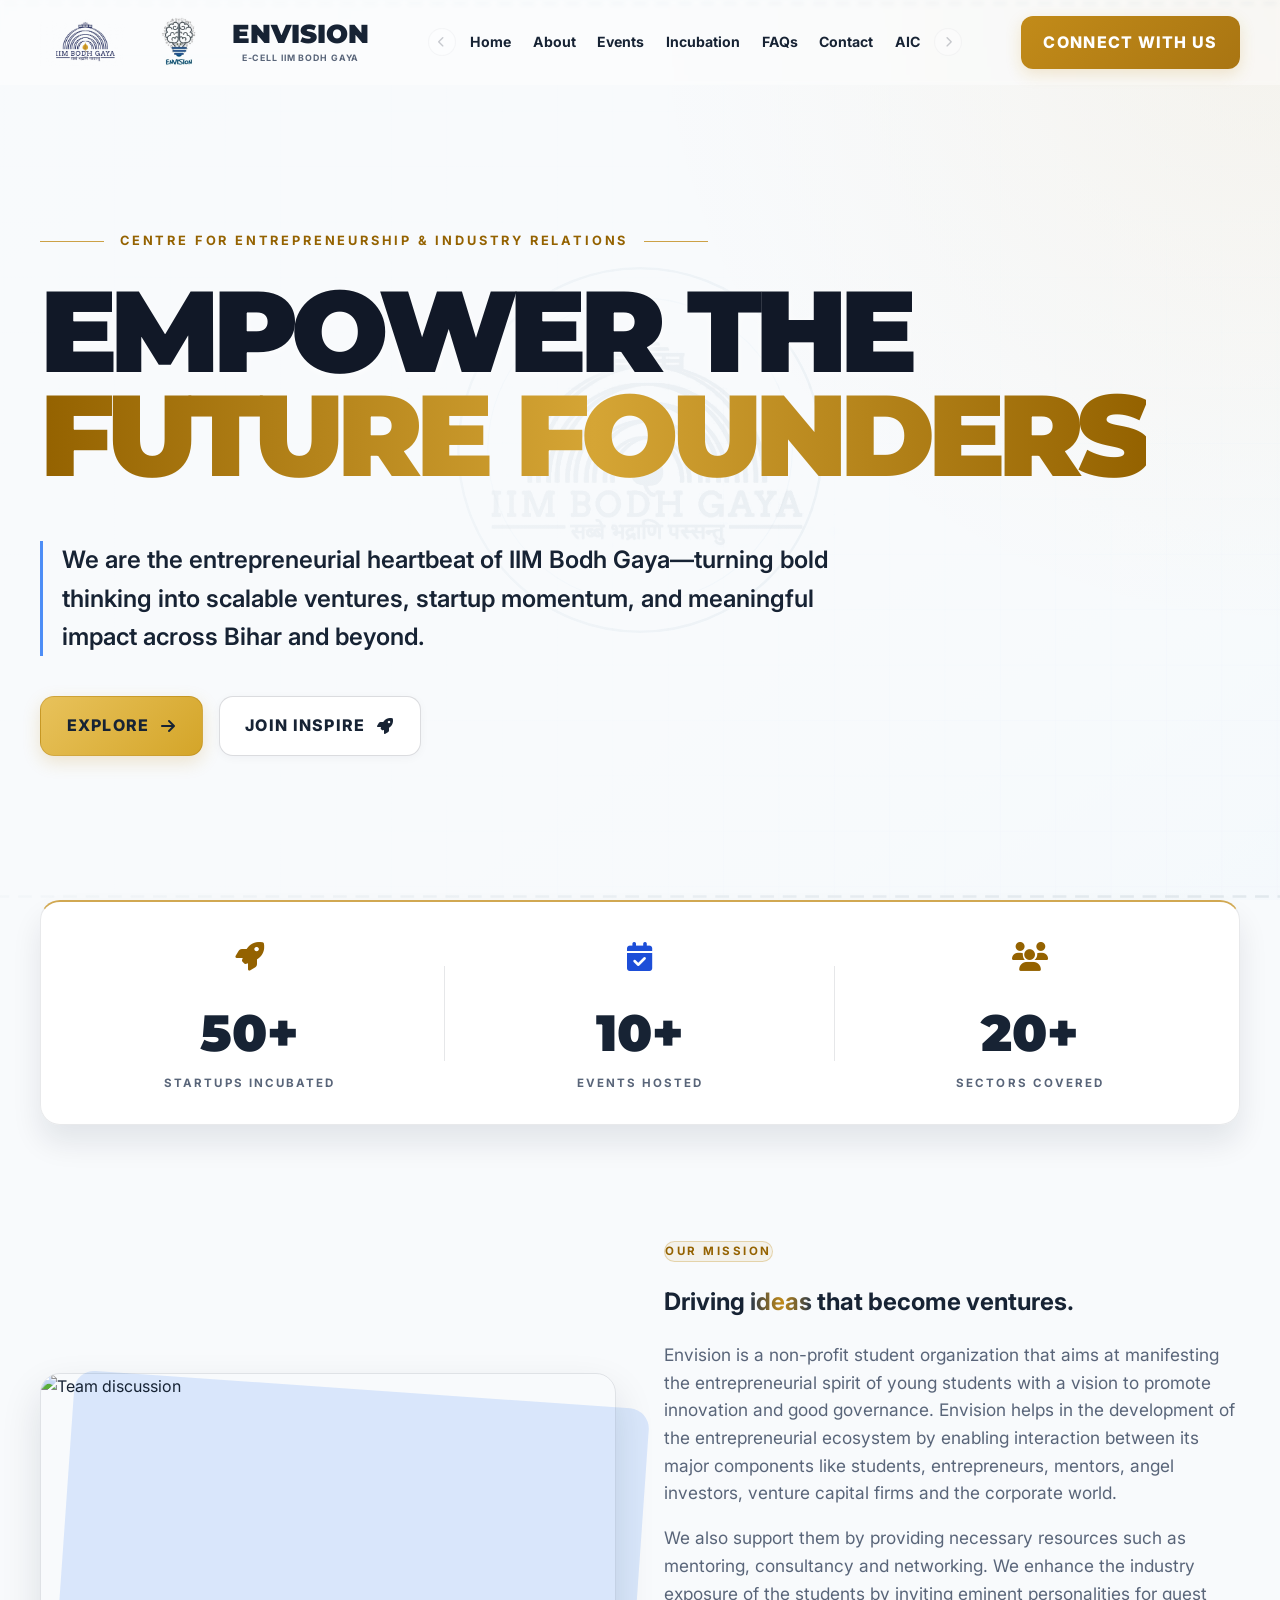
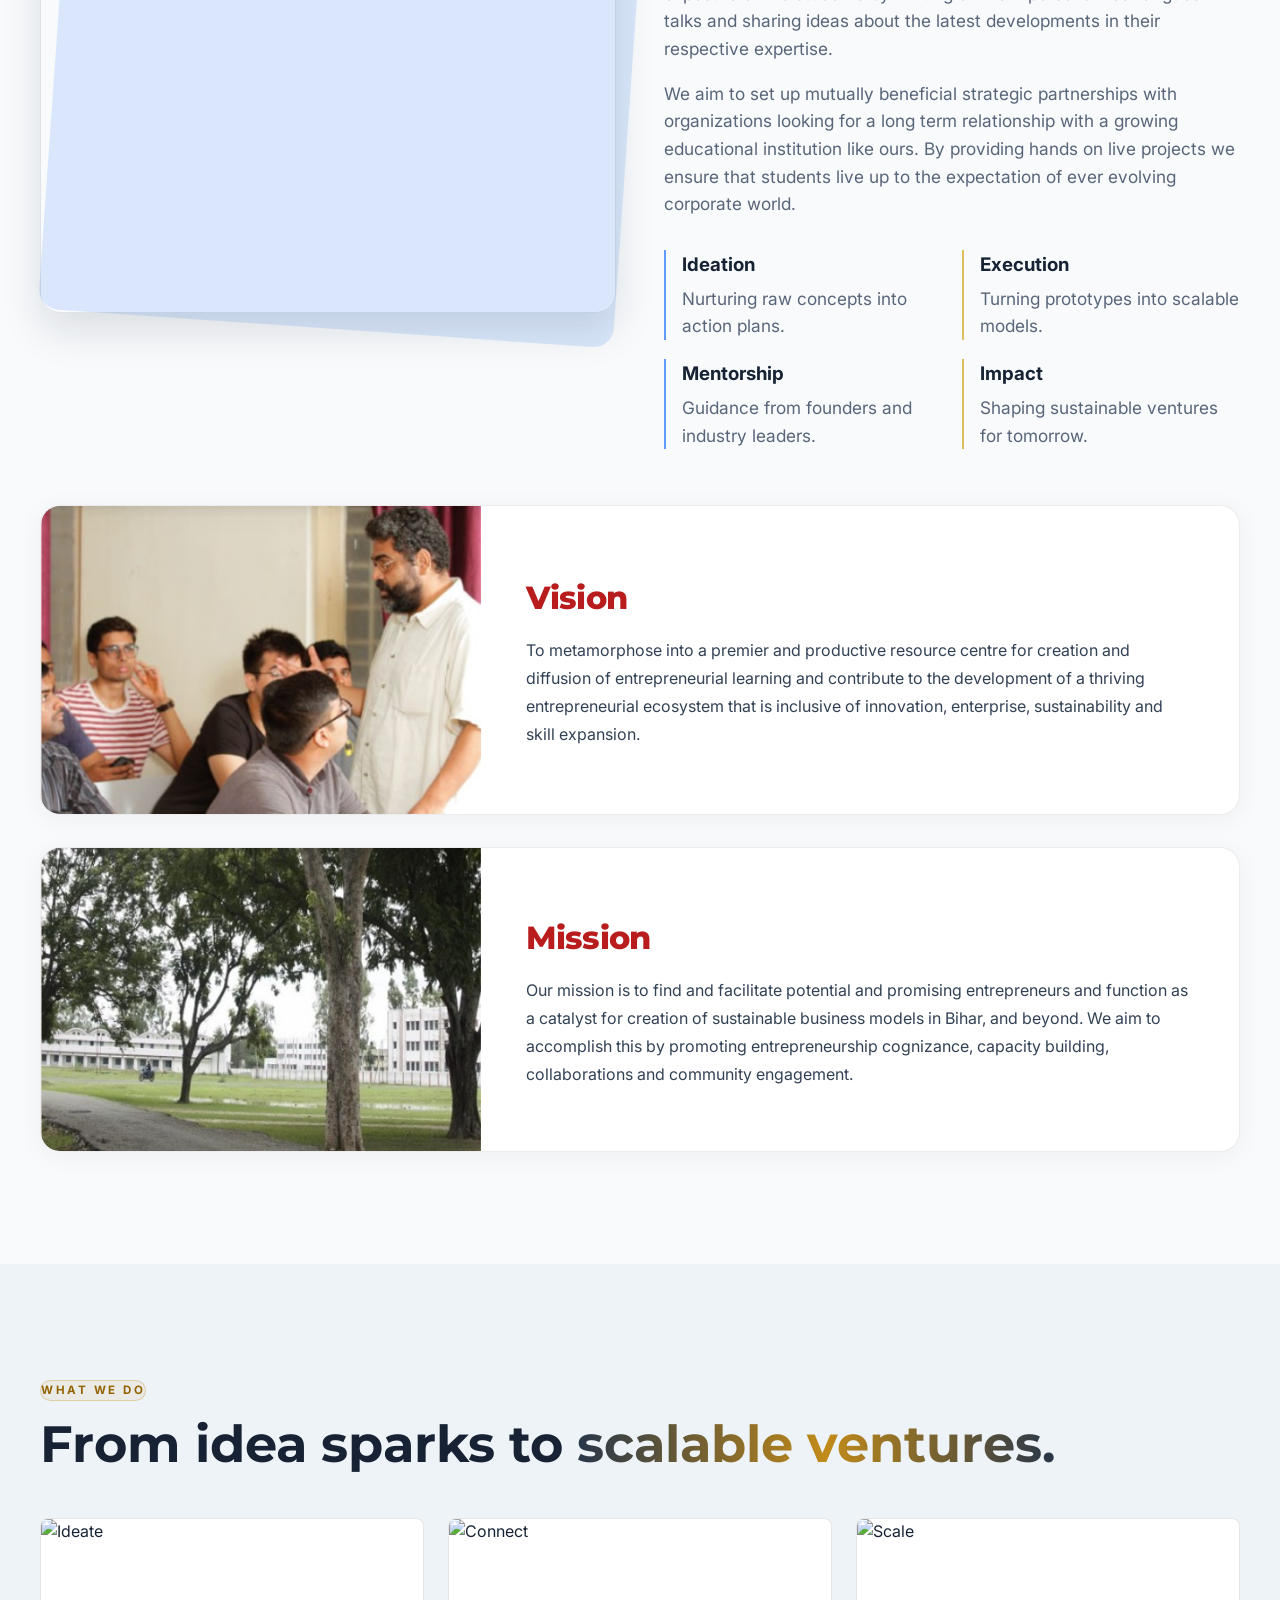
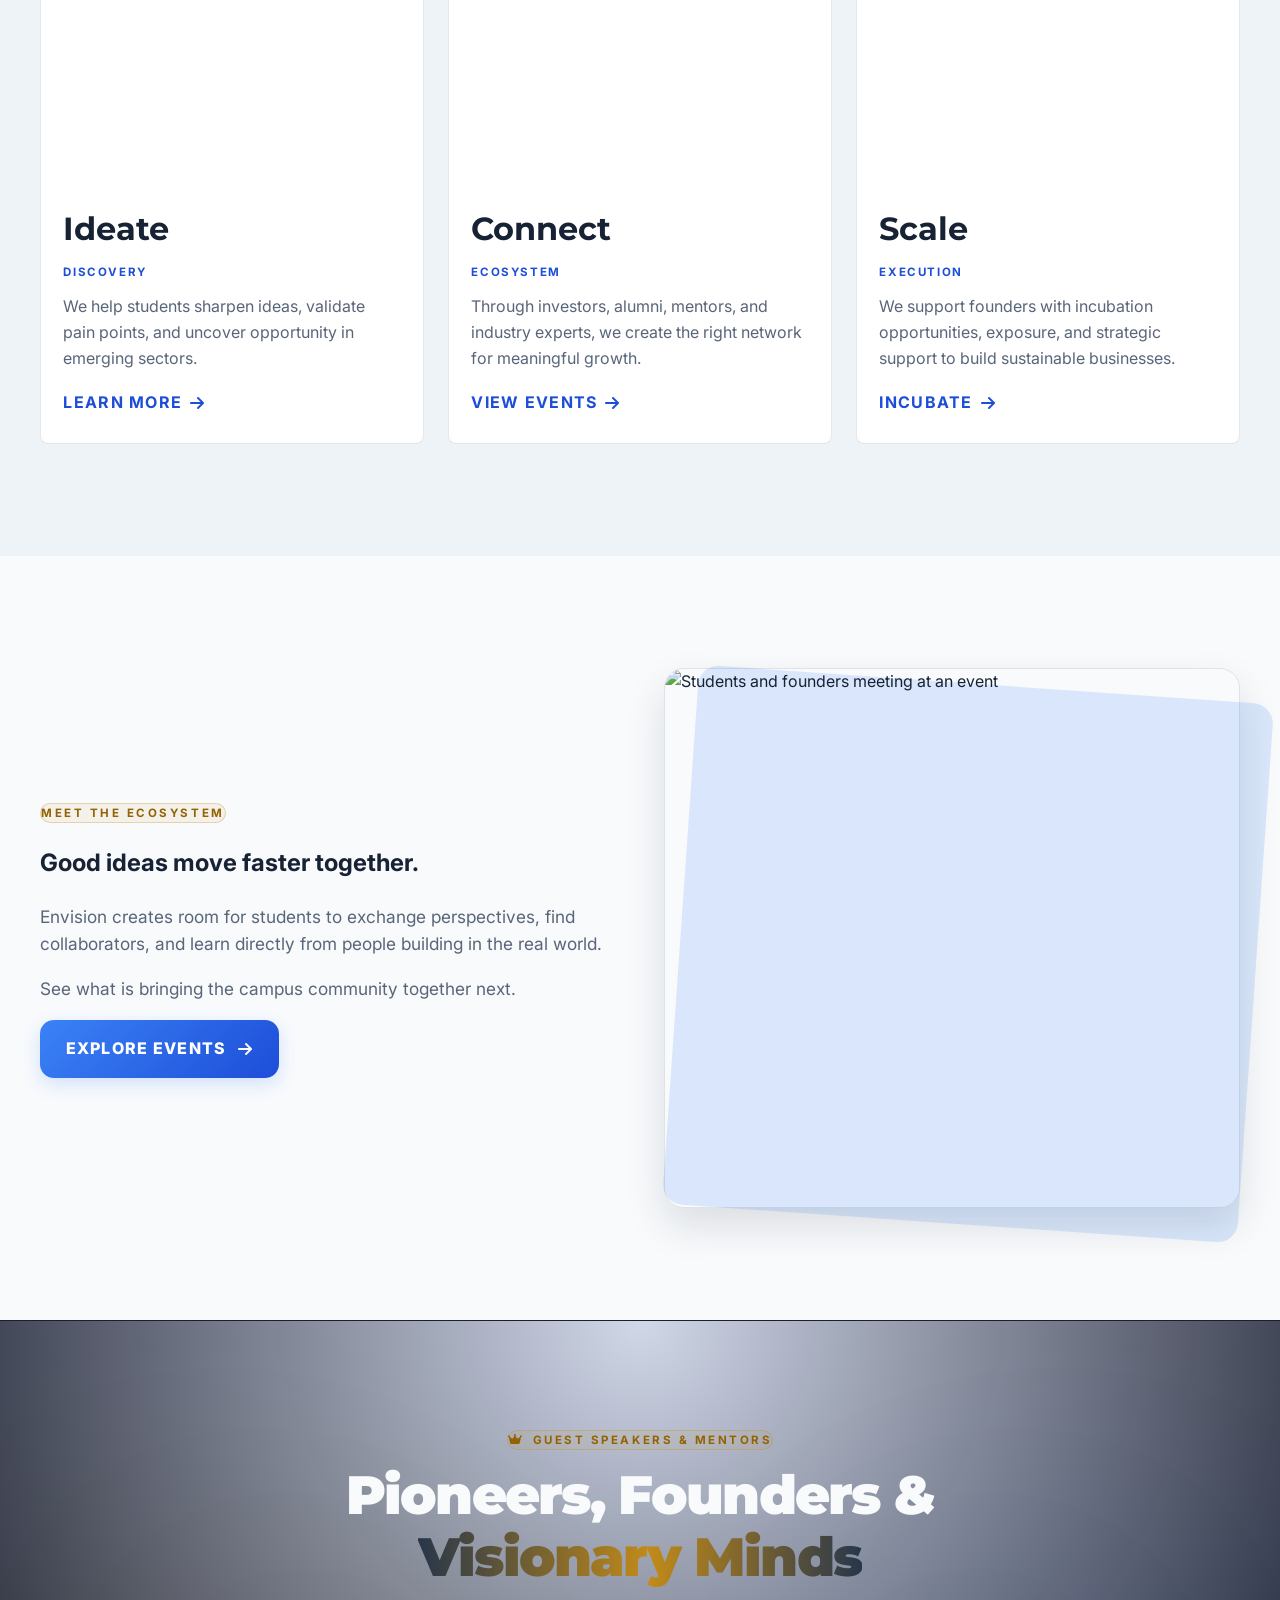
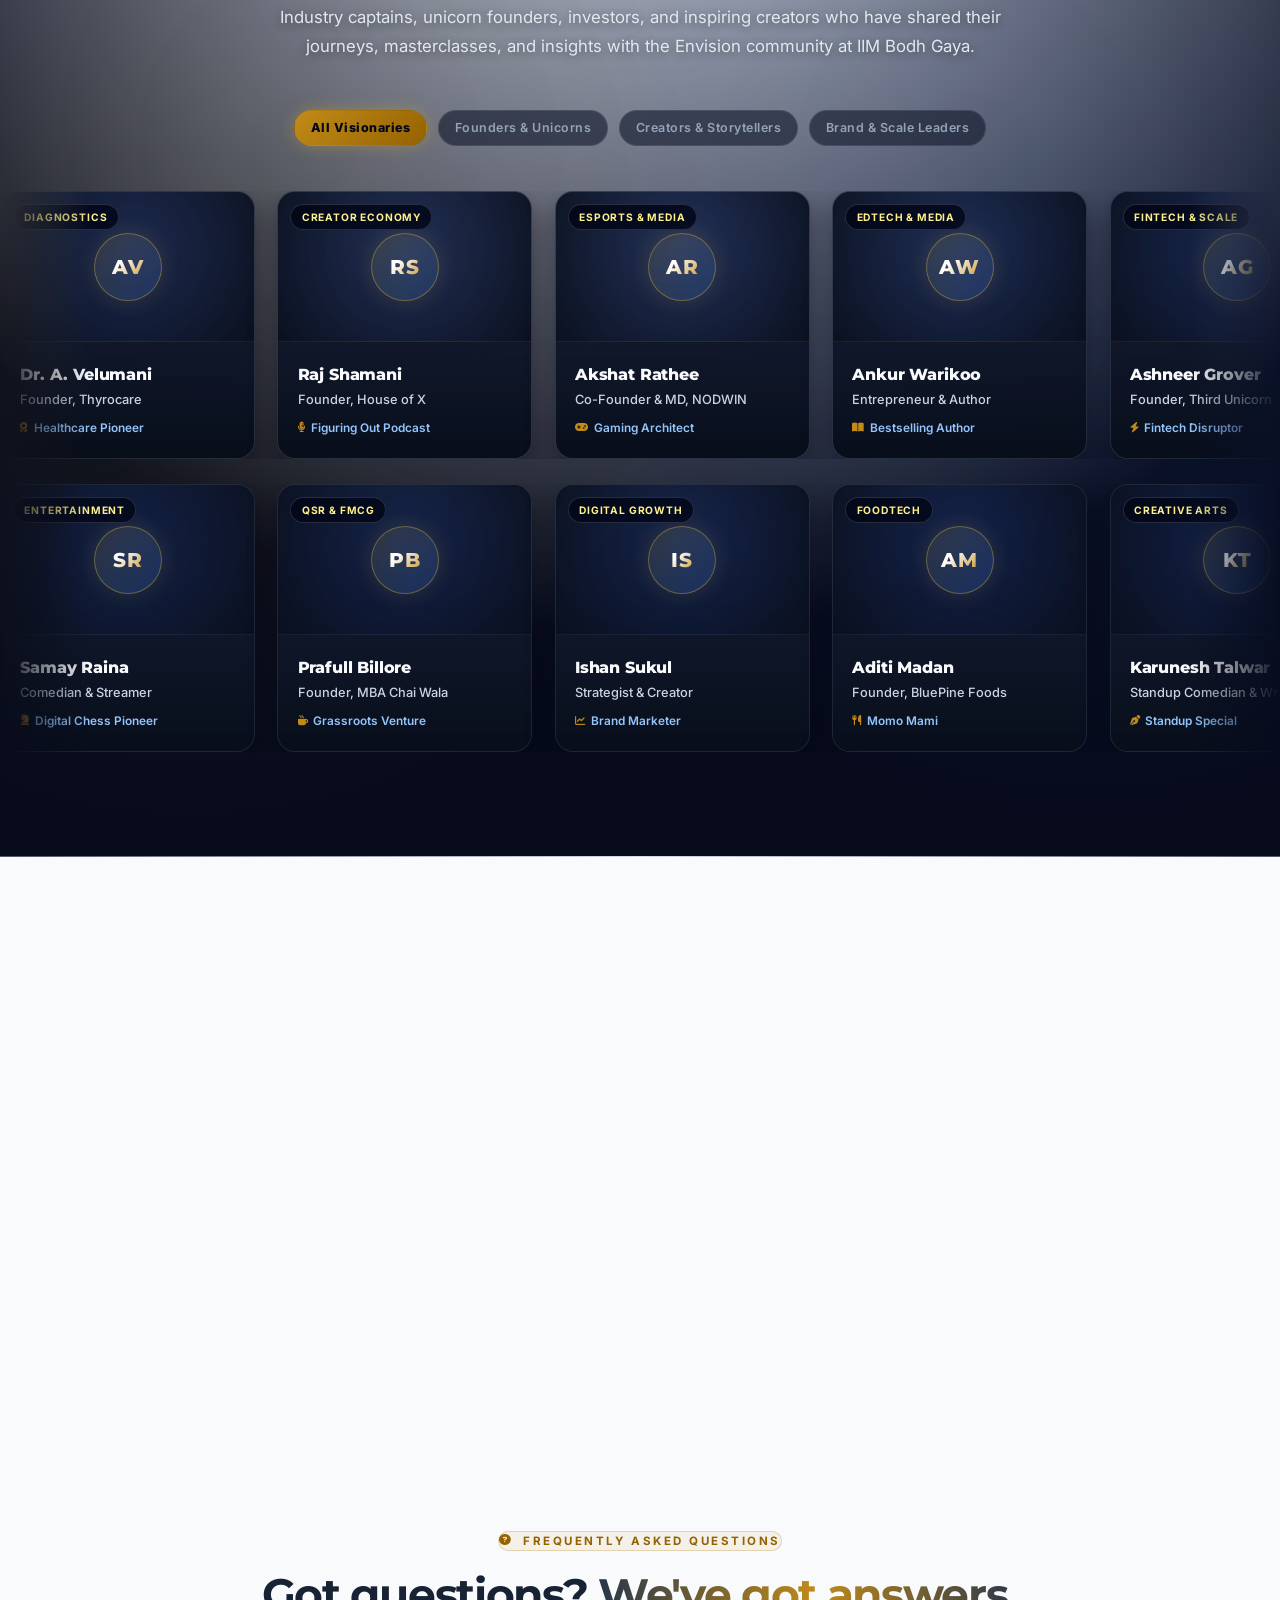
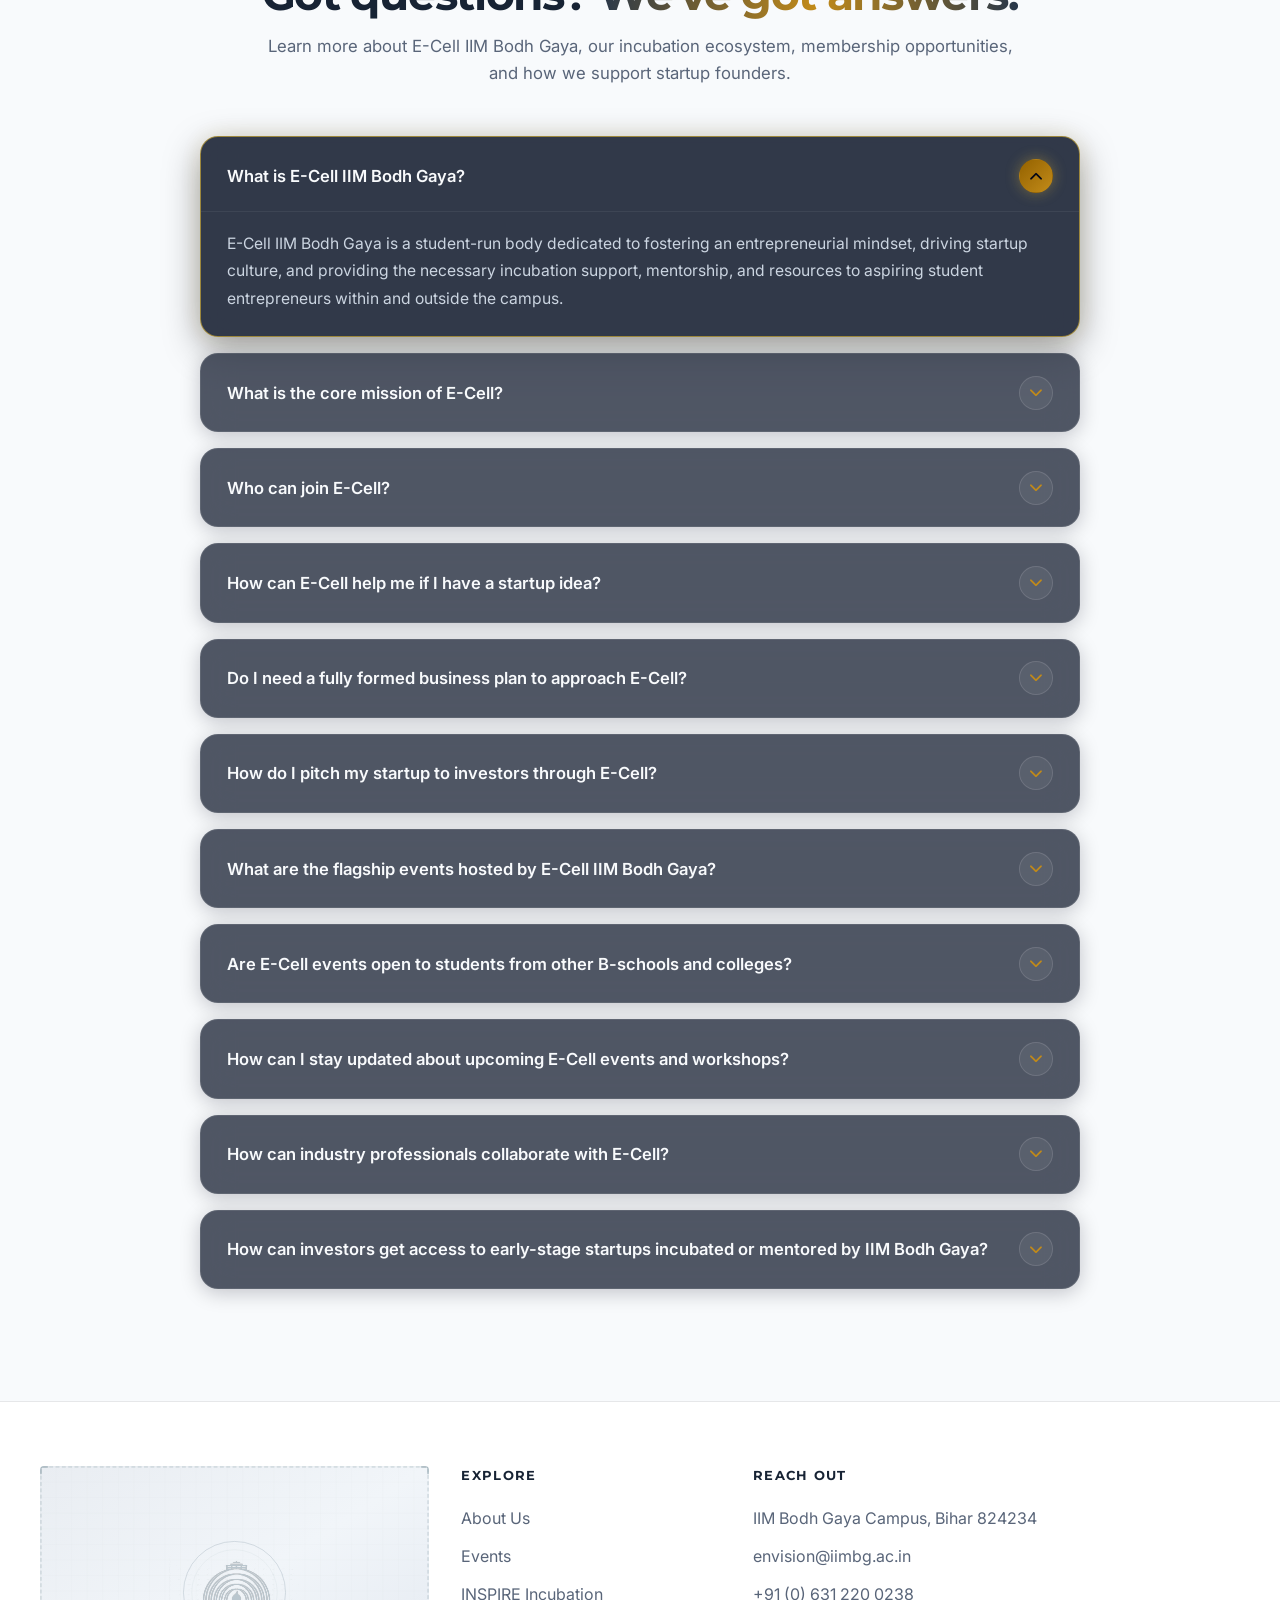
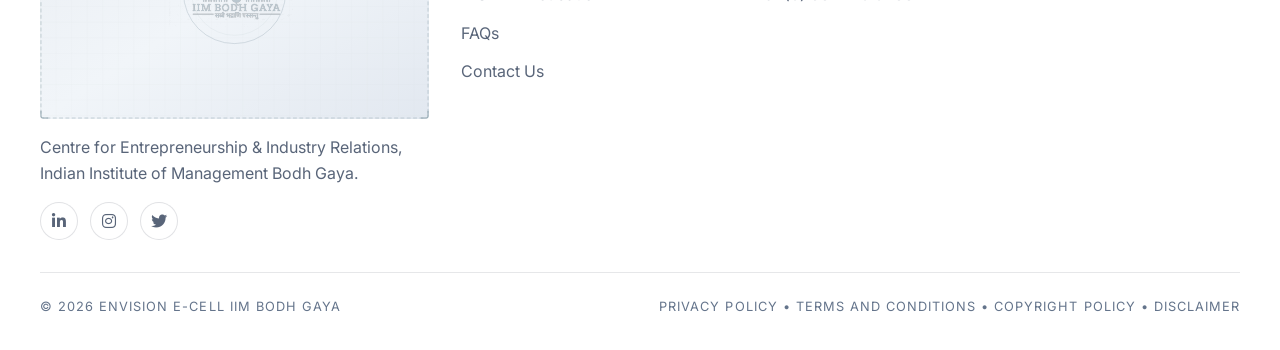
==== commit 6985e211: "Add files via upload" ====
--- a/index.html
+++ b/index.html
@@ -8,19 +8,21 @@
   <meta name="description"
     content="Envision E-Cell IIM Bodh Gaya empowers students, founders, and innovators through entrepreneurship, mentorship, incubation, and events." />
   <link rel="canonical" href="https://envision.iimbg.ac.in/" />
-  
+
   <!-- Open Graph / Facebook / LinkedIn / WhatsApp -->
   <meta property="og:type" content="website" />
   <meta property="og:url" content="https://envision.iimbg.ac.in/" />
   <meta property="og:title" content="Envision E-Cell | IIM Bodh Gaya" />
-  <meta property="og:description" content="Empowering the entrepreneurial ecosystem at IIM Bodh Gaya—turning bold ideas into scalable ventures." />
+  <meta property="og:description"
+    content="Empowering the entrepreneurial ecosystem at IIM Bodh Gaya—turning bold ideas into scalable ventures." />
   <meta property="og:image" content="https://envision.iimbg.ac.in/envision-logo.jpeg" />
   <meta property="og:site_name" content="Envision E-Cell IIM Bodh Gaya" />
 
   <!-- Twitter Card -->
   <meta name="twitter:card" content="summary_large_image" />
   <meta name="twitter:title" content="Envision E-Cell | IIM Bodh Gaya" />
-  <meta name="twitter:description" content="Empowering the entrepreneurial ecosystem at IIM Bodh Gaya—turning bold ideas into scalable ventures." />
+  <meta name="twitter:description"
+    content="Empowering the entrepreneurial ecosystem at IIM Bodh Gaya—turning bold ideas into scalable ventures." />
   <meta name="twitter:image" content="https://envision.iimbg.ac.in/envision-logo.jpeg" />
 
   <link rel="preconnect" href="https://fonts.googleapis.com" />
@@ -28,7 +30,9 @@
   <link
     href="https://fonts.googleapis.com/css2?family=Inter:wght@300;400;500;600;700;800;900&family=Montserrat:wght@300;400;600;700;800;900&display=swap"
     rel="stylesheet" />
-  <link rel="stylesheet" href="https://cdnjs.cloudflare.com/ajax/libs/font-awesome/6.4.0/css/all.min.css" integrity="sha512-iecdLmaskl7CVkqkXNQ/ZH/XLlvWZOJyj7Yy7tcenmpD1ypASozpmT/E0iPtmFIB46ZmdtAc9eNBvH0H/ZpiBw==" crossorigin="anonymous" referrerpolicy="no-referrer" />
+  <link rel="stylesheet" href="https://cdnjs.cloudflare.com/ajax/libs/font-awesome/6.4.0/css/all.min.css"
+    integrity="sha512-iecdLmaskl7CVkqkXNQ/ZH/XLlvWZOJyj7Yy7tcenmpD1ypASozpmT/E0iPtmFIB46ZmdtAc9eNBvH0H/ZpiBw=="
+    crossorigin="anonymous" referrerpolicy="no-referrer" />
   <link rel="sitemap" type="application/xml" title="Sitemap" href="sitemap.xml" />
   <link rel="stylesheet" href="styles.css" />
 </head>
@@ -49,14 +53,23 @@
         </a>
       </div>
 
-      <nav class="nav-links" aria-label="Main navigation">
-        <a href="index.html">Home</a>
-        <a href="about.html">About</a>
-        <a href="events.html">Events</a>
-        <a href="incubation.html">Incubation</a>
-        <a href="#faq">FAQs</a>
-        <a href="contact.html">Contact</a>
-      </nav>
+      <div class="nav-slider-wrapper">
+        <button type="button" class="nav-slider-btn nav-slider-prev" aria-label="Previous navigation items">
+          <i class="fa-solid fa-chevron-left"></i>
+        </button>
+        <nav class="nav-links" aria-label="Main navigation">
+        <a href="index.html" class="active">Home</a>
+        <a href="about.html">About</a>
+        <a href="events.html">Events</a>
+        <a href="incubation.html">Incubation</a>
+        <a href="index.html#faq">FAQs</a>
+        <a href="contact.html">Contact</a>
+        <a href="aic.html">AIC</a>
+      </nav>
+        <button type="button" class="nav-slider-btn nav-slider-next" aria-label="Next navigation items">
+          <i class="fa-solid fa-chevron-right"></i>
+        </button>
+      </div>
 
       <a href="contact.html" class="nav-cta">Connect With Us</a>
 
@@ -66,20 +79,21 @@
     </div>
 
     <div class="mobile-menu">
-      <div class="mobile-menu-inner">
-        <a href="index.html">Home</a>
-        <a href="about.html">About</a>
-        <a href="events.html">Events</a>
-        <a href="incubation.html">Incubation</a>
-        <a href="#faq">FAQs</a>
-        <a href="contact.html">Contact</a>
-      </div>
+      <div class="mobile-menu-inner">
+        <a href="index.html" class="active">Home</a>
+        <a href="about.html">About</a>
+        <a href="events.html">Events</a>
+        <a href="incubation.html">Incubation</a>
+        <a href="index.html#faq">FAQs</a>
+        <a href="contact.html">Contact</a>
+        <a href="aic.html">AIC</a>
+        </div>
     </div>
   </header>
 
   <main>
     <section class="hero">
-      <video autoplay muted loop playsinline preload="metadata" aria-hidden="true" tabindex="-1">
+      <video poster="placeholder.svg" autoplay muted loop playsinline preload="metadata" aria-hidden="true" tabindex="-1">
         <source src="gemini_generated_video_fef441c7.mp4" type="video/mp4" />
       </video>
 
@@ -87,8 +101,8 @@
         <div class="eyebrow">Centre for Entrepreneurship &amp; Industry Relations</div>
 
         <h1 data-cms-id="txt_index_1">
-          <span class="sub">Build the</span>
-          <span class="animated-word">NEXT BIG IDEA</span>
+          <span class="sub" data-phrases="Build the|Empower the|Launch the|Drive the|Ignite the">Build the</span>
+          <span class="animated-word" data-phrases="NEXT BIG IDEA|FUTURE FOUNDERS|BOLD STARTUPS|REAL IMPACT|STARTUP REVOLUTION" data-pairs="Build the:NEXT BIG IDEA|Empower the:FUTURE FOUNDERS|Launch the:BOLD STARTUPS|Drive the:REAL IMPACT|Ignite the:STARTUP REVOLUTION">NEXT BIG IDEA</span>
         </h1>
 
         <p data-cms-id="txt_index_2" class="hero-copy">
@@ -97,8 +111,10 @@
         </p>
 
         <div class="hero-actions">
-          <a data-cms-id="txt_index_3" href="events.html" class="btn btn-primary btn-explore">Explore <i class="fa-solid fa-arrow-right"></i></a>
-          <a data-cms-id="txt_index_4" href="incubation.html" class="btn btn-secondary">Join INSPIRE <i class="fa-solid fa-rocket"></i></a>
+          <a data-cms-id="txt_index_3" href="events.html" class="btn btn-primary btn-explore">Explore <i
+              class="fa-solid fa-arrow-right"></i></a>
+          <a data-cms-id="txt_index_4" href="incubation.html" class="btn btn-secondary">Join INSPIRE <i
+              class="fa-solid fa-rocket"></i></a>
         </div>
       </div>
     </section>
@@ -129,7 +145,8 @@
       <div class="container">
         <div class="grid-2">
           <div class="image-panel reveal">
-            <img data-cms-id="img_index_1" src="https://images.unsplash.com/photo-1552664730-d307ca884978?q=80&w=2070&auto=format&fit=crop"
+            <img data-cms-id="img_index_1"
+              src="https://images.unsplash.com/photo-1552664730-d307ca884978?q=80&w=2070&auto=format&fit=crop"
               alt="Team discussion" />
           </div>
 
@@ -181,7 +198,8 @@
             </div>
             <div class="vision-mission-body">
               <h3 data-cms-id="txt_index_24">Vision</h3>
-              <p data-cms-id="txt_index_25">To metamorphose into a premier and productive resource centre for creation and diffusion of
+              <p data-cms-id="txt_index_25">To metamorphose into a premier and productive resource centre for creation
+                and diffusion of
                 entrepreneurial learning and contribute to the development of a thriving entrepreneurial ecosystem that
                 is inclusive of innovation, enterprise, sustainability and skill expansion.</p>
             </div>
@@ -193,7 +211,8 @@
             </div>
             <div class="vision-mission-body">
               <h3 data-cms-id="txt_index_26">Mission</h3>
-              <p data-cms-id="txt_index_27">Our mission is to find and facilitate potential and promising entrepreneurs and function as a catalyst
+              <p data-cms-id="txt_index_27">Our mission is to find and facilitate potential and promising entrepreneurs
+                and function as a catalyst
                 for creation of sustainable business models in Bihar, and beyond. We aim to accomplish this by promoting
                 entrepreneurship cognizance, capacity building, collaborations and community engagement.</p>
             </div>
@@ -212,42 +231,51 @@
         <div data-cms-grid-id="grid_index_1" class="cards-grid">
           <article class="card reveal">
             <div class="card-media">
-              <img data-cms-id="img_index_4" src="https://images.unsplash.com/photo-1522202176988-66273c2fd55f?q=80&w=2070&auto=format&fit=crop"
+              <img data-cms-id="img_index_4"
+                src="https://images.unsplash.com/photo-1522202176988-66273c2fd55f?q=80&w=2070&auto=format&fit=crop"
                 alt="Ideate" />
             </div>
             <div class="card-body">
               <h3 data-cms-id="txt_index_30">Ideate</h3>
               <h4 data-cms-id="txt_index_31">Discovery</h4>
-              <p data-cms-id="txt_index_32">We help students sharpen ideas, validate pain points, and uncover opportunity in emerging sectors.</p>
-              <a data-cms-id="txt_index_33" href="about.html" class="card-link">Learn More <i class="fa-solid fa-arrow-right"></i></a>
+              <p data-cms-id="txt_index_32">We help students sharpen ideas, validate pain points, and uncover
+                opportunity in emerging sectors.</p>
+              <a data-cms-id="txt_index_33" href="about.html" class="card-link">Learn More <i
+                  class="fa-solid fa-arrow-right"></i></a>
             </div>
           </article>
 
           <article class="card reveal">
             <div class="card-media">
-              <img data-cms-id="img_index_5" src="https://images.unsplash.com/photo-1517048676732-d65bc937f952?q=80&w=2070&auto=format&fit=crop"
+              <img data-cms-id="img_index_5"
+                src="https://images.unsplash.com/photo-1517048676732-d65bc937f952?q=80&w=2070&auto=format&fit=crop"
                 alt="Connect" />
             </div>
             <div class="card-body">
               <h3 data-cms-id="txt_index_34">Connect</h3>
               <h4 data-cms-id="txt_index_35">Ecosystem</h4>
-              <p data-cms-id="txt_index_36">Through investors, alumni, mentors, and industry experts, we create the right network for meaningful
+              <p data-cms-id="txt_index_36">Through investors, alumni, mentors, and industry experts, we create the
+                right network for meaningful
                 growth.</p>
-              <a data-cms-id="txt_index_37" href="events.html" class="card-link">View Events <i class="fa-solid fa-arrow-right"></i></a>
+              <a data-cms-id="txt_index_37" href="events.html" class="card-link">View Events <i
+                  class="fa-solid fa-arrow-right"></i></a>
             </div>
           </article>
 
           <article class="card reveal">
             <div class="card-media">
-              <img data-cms-id="img_index_6" src="https://images.unsplash.com/photo-1559136555-9303baea8ebd?q=80&w=2070&auto=format&fit=crop"
+              <img data-cms-id="img_index_6"
+                src="https://images.unsplash.com/photo-1559136555-9303baea8ebd?q=80&w=2070&auto=format&fit=crop"
                 alt="Scale" />
             </div>
             <div class="card-body">
               <h3 data-cms-id="txt_index_38">Scale</h3>
               <h4 data-cms-id="txt_index_39">Execution</h4>
-              <p data-cms-id="txt_index_40">We support founders with incubation opportunities, exposure, and strategic support to build sustainable
+              <p data-cms-id="txt_index_40">We support founders with incubation opportunities, exposure, and strategic
+                support to build sustainable
                 businesses.</p>
-              <a data-cms-id="txt_index_41" href="incubation.html" class="card-link">Incubate <i class="fa-solid fa-arrow-right"></i></a>
+              <a data-cms-id="txt_index_41" href="incubation.html" class="card-link">Incubate <i
+                  class="fa-solid fa-arrow-right"></i></a>
             </div>
           </article>
         </div>
@@ -259,13 +287,16 @@
         <div class="text-block reveal">
           <div data-cms-id="txt_index_42" class="section-label">Meet the ecosystem</div>
           <h2 data-cms-id="txt_index_43">Good ideas move faster together.</h2>
-          <p data-cms-id="txt_index_44">Envision creates room for students to exchange perspectives, find collaborators, and learn directly from
+          <p data-cms-id="txt_index_44">Envision creates room for students to exchange perspectives, find collaborators,
+            and learn directly from
             people building in the real world.</p>
           <p data-cms-id="txt_index_45">See what is bringing the campus community together next.</p>
-          <a data-cms-id="txt_index_46" href="events.html" class="btn btn-primary">Explore Events <i class="fa-solid fa-arrow-right"></i></a>
+          <a data-cms-id="txt_index_46" href="events.html" class="btn btn-primary">Explore Events <i
+              class="fa-solid fa-arrow-right"></i></a>
         </div>
         <div class="image-panel reveal">
-          <img data-cms-id="img_index_7" src="https://images.unsplash.com/photo-1540575467063-178a50c2df87?q=80&w=2070&auto=format&fit=crop"
+          <img data-cms-id="img_index_7"
+            src="https://images.unsplash.com/photo-1540575467063-178a50c2df87?q=80&w=2070&auto=format&fit=crop"
             alt="Students and founders meeting at an event" />
         </div>
       </div>
@@ -273,8 +304,10 @@
     <!-- Distinguished Leaders & Mentors Section -->
     <section class="leaders-section" id="mentors">
       <div class="leaders-header reveal">
-        <div data-cms-id="txt_index_47" class="section-label"><i class="fa-solid fa-crown"></i> Guest Speakers &amp; Mentors</div>
-        <h2 data-cms-id="txt_index_48" class="leaders-title">Pioneers, Founders &amp; <span class="gradient-text">Visionary Minds</span></h2>
+        <div data-cms-id="txt_index_47" class="section-label"><i class="fa-solid fa-crown"></i> Guest Speakers &amp;
+          Mentors</div>
+        <h2 data-cms-id="txt_index_48" class="leaders-title">Pioneers, Founders &amp; <span
+            class="gradient-text">Visionary Minds</span></h2>
         <p data-cms-id="txt_index_49" class="leaders-subtitle">
           Industry captains, unicorn founders, investors, and inspiring creators who have shared their journeys,
           masterclasses, and insights with the Envision community at IIM Bodh Gaya.
@@ -283,10 +316,14 @@
 
       <!-- Category Filter Pills -->
       <div class="leaders-filters reveal" role="tablist" aria-label="Filter leaders by category">
-        <button data-cms-id="txt_index_50" type="button" class="leader-filter-btn active" data-filter="all">All Visionaries</button>
-        <button data-cms-id="txt_index_51" type="button" class="leader-filter-btn" data-filter="founders">Founders &amp; Unicorns</button>
-        <button data-cms-id="txt_index_52" type="button" class="leader-filter-btn" data-filter="creators">Creators &amp; Storytellers</button>
-        <button data-cms-id="txt_index_53" type="button" class="leader-filter-btn" data-filter="growth">Brand &amp; Scale Leaders</button>
+        <button data-cms-id="txt_index_50" type="button" class="leader-filter-btn active" data-filter="all">All
+          Visionaries</button>
+        <button data-cms-id="txt_index_51" type="button" class="leader-filter-btn" data-filter="founders">Founders &amp;
+          Unicorns</button>
+        <button data-cms-id="txt_index_52" type="button" class="leader-filter-btn" data-filter="creators">Creators &amp;
+          Storytellers</button>
+        <button data-cms-id="txt_index_53" type="button" class="leader-filter-btn" data-filter="growth">Brand &amp;
+          Scale Leaders</button>
       </div>
 
       <div class="leaders-stream-container">
@@ -302,7 +339,8 @@
               <div class="leader-card-body">
                 <h3 data-cms-id="txt_index_54" class="leader-name">Dr. A. Velumani</h3>
                 <p data-cms-id="txt_index_55" class="leader-role">Founder, Thyrocare</p>
-                <div data-cms-id="txt_index_56" class="leader-tagline"><i class="fa-solid fa-award"></i> Healthcare Pioneer</div>
+                <div data-cms-id="txt_index_56" class="leader-tagline"><i class="fa-solid fa-award"></i> Healthcare
+                  Pioneer</div>
               </div>
             </article>
 
@@ -314,7 +352,8 @@
               <div class="leader-card-body">
                 <h3 data-cms-id="txt_index_57" class="leader-name">Raj Shamani</h3>
                 <p data-cms-id="txt_index_58" class="leader-role">Founder, House of X</p>
-                <div data-cms-id="txt_index_59" class="leader-tagline"><i class="fa-solid fa-microphone-lines"></i> Figuring Out Podcast</div>
+                <div data-cms-id="txt_index_59" class="leader-tagline"><i class="fa-solid fa-microphone-lines"></i>
+                  Figuring Out Podcast</div>
               </div>
             </article>
 
@@ -326,7 +365,8 @@
               <div class="leader-card-body">
                 <h3 data-cms-id="txt_index_60" class="leader-name">Akshat Rathee</h3>
                 <p data-cms-id="txt_index_61" class="leader-role">Co-Founder &amp; MD, NODWIN</p>
-                <div data-cms-id="txt_index_62" class="leader-tagline"><i class="fa-solid fa-gamepad"></i> Gaming Architect</div>
+                <div data-cms-id="txt_index_62" class="leader-tagline"><i class="fa-solid fa-gamepad"></i> Gaming
+                  Architect</div>
               </div>
             </article>
 
@@ -338,7 +378,8 @@
               <div class="leader-card-body">
                 <h3 data-cms-id="txt_index_63" class="leader-name">Ankur Warikoo</h3>
                 <p data-cms-id="txt_index_64" class="leader-role">Entrepreneur &amp; Author</p>
-                <div data-cms-id="txt_index_65" class="leader-tagline"><i class="fa-solid fa-book-open"></i> Bestselling Author</div>
+                <div data-cms-id="txt_index_65" class="leader-tagline"><i class="fa-solid fa-book-open"></i> Bestselling
+                  Author</div>
               </div>
             </article>
 
@@ -350,7 +391,8 @@
               <div class="leader-card-body">
                 <h3 data-cms-id="txt_index_66" class="leader-name">Ashneer Grover</h3>
                 <p data-cms-id="txt_index_67" class="leader-role">Founder, Third Unicorn</p>
-                <div data-cms-id="txt_index_68" class="leader-tagline"><i class="fa-solid fa-bolt"></i> Fintech Disruptor</div>
+                <div data-cms-id="txt_index_68" class="leader-tagline"><i class="fa-solid fa-bolt"></i> Fintech
+                  Disruptor</div>
               </div>
             </article>
 
@@ -362,7 +404,8 @@
               <div class="leader-card-body">
                 <h3 data-cms-id="txt_index_69" class="leader-name">Aman Gupta</h3>
                 <p data-cms-id="txt_index_70" class="leader-role">Co-Founder &amp; CMO, boAt</p>
-                <div data-cms-id="txt_index_71" class="leader-tagline"><i class="fa-solid fa-headphones"></i> D2C Trailblazer</div>
+                <div data-cms-id="txt_index_71" class="leader-tagline"><i class="fa-solid fa-headphones"></i> D2C
+                  Trailblazer</div>
               </div>
             </article>
 
@@ -374,7 +417,8 @@
               <div class="leader-card-body">
                 <h3 data-cms-id="txt_index_72" class="leader-name">Shantanu Deshpande</h3>
                 <p data-cms-id="txt_index_73" class="leader-role">Founder &amp; CEO, Bombay Shaving</p>
-                <div data-cms-id="txt_index_74" class="leader-tagline"><i class="fa-solid fa-store"></i> Brand Builder</div>
+                <div data-cms-id="txt_index_74" class="leader-tagline"><i class="fa-solid fa-store"></i> Brand Builder
+                </div>
               </div>
             </article>
 
@@ -386,7 +430,8 @@
               <div class="leader-card-body">
                 <h3 data-cms-id="txt_index_75" class="leader-name">Gaurav Taneja</h3>
                 <p data-cms-id="txt_index_76" class="leader-role">Creator &amp; Aviator</p>
-                <div data-cms-id="txt_index_77" class="leader-tagline"><i class="fa-solid fa-plane-up"></i> Flying Beast</div>
+                <div data-cms-id="txt_index_77" class="leader-tagline"><i class="fa-solid fa-plane-up"></i> Flying Beast
+                </div>
               </div>
             </article>
 
@@ -399,7 +444,8 @@
               <div class="leader-card-body">
                 <h3 data-cms-id="txt_index_78" class="leader-name">Dr. A. Velumani</h3>
                 <p data-cms-id="txt_index_79" class="leader-role">Founder, Thyrocare</p>
-                <div data-cms-id="txt_index_80" class="leader-tagline"><i class="fa-solid fa-award"></i> Healthcare Pioneer</div>
+                <div data-cms-id="txt_index_80" class="leader-tagline"><i class="fa-solid fa-award"></i> Healthcare
+                  Pioneer</div>
               </div>
             </article>
 
@@ -411,7 +457,8 @@
               <div class="leader-card-body">
                 <h3 data-cms-id="txt_index_81" class="leader-name">Raj Shamani</h3>
                 <p data-cms-id="txt_index_82" class="leader-role">Founder, House of X</p>
-                <div data-cms-id="txt_index_83" class="leader-tagline"><i class="fa-solid fa-microphone-lines"></i> Figuring Out Podcast</div>
+                <div data-cms-id="txt_index_83" class="leader-tagline"><i class="fa-solid fa-microphone-lines"></i>
+                  Figuring Out Podcast</div>
               </div>
             </article>
 
@@ -423,7 +470,8 @@
               <div class="leader-card-body">
                 <h3 data-cms-id="txt_index_84" class="leader-name">Akshat Rathee</h3>
                 <p data-cms-id="txt_index_85" class="leader-role">Co-Founder &amp; MD, NODWIN</p>
-                <div data-cms-id="txt_index_86" class="leader-tagline"><i class="fa-solid fa-gamepad"></i> Gaming Architect</div>
+                <div data-cms-id="txt_index_86" class="leader-tagline"><i class="fa-solid fa-gamepad"></i> Gaming
+                  Architect</div>
               </div>
             </article>
 
@@ -435,7 +483,8 @@
               <div class="leader-card-body">
                 <h3 data-cms-id="txt_index_87" class="leader-name">Ankur Warikoo</h3>
                 <p data-cms-id="txt_index_88" class="leader-role">Entrepreneur &amp; Author</p>
-                <div data-cms-id="txt_index_89" class="leader-tagline"><i class="fa-solid fa-book-open"></i> Bestselling Author</div>
+                <div data-cms-id="txt_index_89" class="leader-tagline"><i class="fa-solid fa-book-open"></i> Bestselling
+                  Author</div>
               </div>
             </article>
 
@@ -447,7 +496,8 @@
               <div class="leader-card-body">
                 <h3 data-cms-id="txt_index_90" class="leader-name">Ashneer Grover</h3>
                 <p data-cms-id="txt_index_91" class="leader-role">Founder, Third Unicorn</p>
-                <div data-cms-id="txt_index_92" class="leader-tagline"><i class="fa-solid fa-bolt"></i> Fintech Disruptor</div>
+                <div data-cms-id="txt_index_92" class="leader-tagline"><i class="fa-solid fa-bolt"></i> Fintech
+                  Disruptor</div>
               </div>
             </article>
 
@@ -459,7 +509,8 @@
               <div class="leader-card-body">
                 <h3 data-cms-id="txt_index_93" class="leader-name">Aman Gupta</h3>
                 <p data-cms-id="txt_index_94" class="leader-role">Co-Founder &amp; CMO, boAt</p>
-                <div data-cms-id="txt_index_95" class="leader-tagline"><i class="fa-solid fa-headphones"></i> D2C Trailblazer</div>
+                <div data-cms-id="txt_index_95" class="leader-tagline"><i class="fa-solid fa-headphones"></i> D2C
+                  Trailblazer</div>
               </div>
             </article>
 
@@ -471,7 +522,8 @@
               <div class="leader-card-body">
                 <h3 data-cms-id="txt_index_96" class="leader-name">Shantanu Deshpande</h3>
                 <p data-cms-id="txt_index_97" class="leader-role">Founder &amp; CEO, Bombay Shaving</p>
-                <div data-cms-id="txt_index_98" class="leader-tagline"><i class="fa-solid fa-store"></i> Brand Builder</div>
+                <div data-cms-id="txt_index_98" class="leader-tagline"><i class="fa-solid fa-store"></i> Brand Builder
+                </div>
               </div>
             </article>
 
@@ -483,7 +535,8 @@
               <div class="leader-card-body">
                 <h3 data-cms-id="txt_index_99" class="leader-name">Gaurav Taneja</h3>
                 <p data-cms-id="txt_index_100" class="leader-role">Creator &amp; Aviator</p>
-                <div data-cms-id="txt_index_101" class="leader-tagline"><i class="fa-solid fa-plane-up"></i> Flying Beast</div>
+                <div data-cms-id="txt_index_101" class="leader-tagline"><i class="fa-solid fa-plane-up"></i> Flying
+                  Beast</div>
               </div>
             </article>
           </div>
@@ -501,7 +554,8 @@
               <div class="leader-card-body">
                 <h3 data-cms-id="txt_index_102" class="leader-name">Samay Raina</h3>
                 <p data-cms-id="txt_index_103" class="leader-role">Comedian &amp; Streamer</p>
-                <div data-cms-id="txt_index_104" class="leader-tagline"><i class="fa-solid fa-chess-knight"></i> Digital Chess Pioneer</div>
+                <div data-cms-id="txt_index_104" class="leader-tagline"><i class="fa-solid fa-chess-knight"></i> Digital
+                  Chess Pioneer</div>
               </div>
             </article>
 
@@ -513,7 +567,8 @@
               <div class="leader-card-body">
                 <h3 data-cms-id="txt_index_105" class="leader-name">Prafull Billore</h3>
                 <p data-cms-id="txt_index_106" class="leader-role">Founder, MBA Chai Wala</p>
-                <div data-cms-id="txt_index_107" class="leader-tagline"><i class="fa-solid fa-mug-hot"></i> Grassroots Venture</div>
+                <div data-cms-id="txt_index_107" class="leader-tagline"><i class="fa-solid fa-mug-hot"></i> Grassroots
+                  Venture</div>
               </div>
             </article>
 
@@ -525,7 +580,8 @@
               <div class="leader-card-body">
                 <h3 data-cms-id="txt_index_108" class="leader-name">Ishan Sukul</h3>
                 <p data-cms-id="txt_index_109" class="leader-role">Strategist &amp; Creator</p>
-                <div data-cms-id="txt_index_110" class="leader-tagline"><i class="fa-solid fa-chart-line"></i> Brand Marketer</div>
+                <div data-cms-id="txt_index_110" class="leader-tagline"><i class="fa-solid fa-chart-line"></i> Brand
+                  Marketer</div>
               </div>
             </article>
 
@@ -537,7 +593,8 @@
               <div class="leader-card-body">
                 <h3 data-cms-id="txt_index_111" class="leader-name">Aditi Madan</h3>
                 <p data-cms-id="txt_index_112" class="leader-role">Founder, BluePine Foods</p>
-                <div data-cms-id="txt_index_113" class="leader-tagline"><i class="fa-solid fa-utensils"></i> Momo Mami</div>
+                <div data-cms-id="txt_index_113" class="leader-tagline"><i class="fa-solid fa-utensils"></i> Momo Mami
+                </div>
               </div>
             </article>
 
@@ -549,7 +606,8 @@
               <div class="leader-card-body">
                 <h3 data-cms-id="txt_index_114" class="leader-name">Karunesh Talwar</h3>
                 <p data-cms-id="txt_index_115" class="leader-role">Standup Comedian &amp; Writer</p>
-                <div data-cms-id="txt_index_116" class="leader-tagline"><i class="fa-solid fa-pen-nib"></i> Standup Special</div>
+                <div data-cms-id="txt_index_116" class="leader-tagline"><i class="fa-solid fa-pen-nib"></i> Standup
+                  Special</div>
               </div>
             </article>
 
@@ -561,7 +619,8 @@
               <div class="leader-card-body">
                 <h3 data-cms-id="txt_index_117" class="leader-name">Yash Rathi</h3>
                 <p data-cms-id="txt_index_118" class="leader-role">Standup Comedian</p>
-                <div data-cms-id="txt_index_119" class="leader-tagline"><i class="fa-solid fa-theater-masks"></i> Stage Performance</div>
+                <div data-cms-id="txt_index_119" class="leader-tagline"><i class="fa-solid fa-theater-masks"></i> Stage
+                  Performance</div>
               </div>
             </article>
 
@@ -573,7 +632,8 @@
               <div class="leader-card-body">
                 <h3 data-cms-id="txt_index_120" class="leader-name">Parul Gulati</h3>
                 <p data-cms-id="txt_index_121" class="leader-role">Actor &amp; Founder, Nish Hair</p>
-                <div data-cms-id="txt_index_122" class="leader-tagline"><i class="fa-solid fa-gem"></i> D2C Founder</div>
+                <div data-cms-id="txt_index_122" class="leader-tagline"><i class="fa-solid fa-gem"></i> D2C Founder
+                </div>
               </div>
             </article>
 
@@ -585,7 +645,8 @@
               <div class="leader-card-body">
                 <h3 data-cms-id="txt_index_123" class="leader-name">Sahiba Bali</h3>
                 <p data-cms-id="txt_index_124" class="leader-role">Actor &amp; Marketer</p>
-                <div data-cms-id="txt_index_125" class="leader-tagline"><i class="fa-solid fa-video"></i> Narrative Strategist</div>
+                <div data-cms-id="txt_index_125" class="leader-tagline"><i class="fa-solid fa-video"></i> Narrative
+                  Strategist</div>
               </div>
             </article>
 
@@ -598,7 +659,8 @@
               <div class="leader-card-body">
                 <h3 data-cms-id="txt_index_126" class="leader-name">Samay Raina</h3>
                 <p data-cms-id="txt_index_127" class="leader-role">Comedian &amp; Streamer</p>
-                <div data-cms-id="txt_index_128" class="leader-tagline"><i class="fa-solid fa-chess-knight"></i> Digital Chess Pioneer</div>
+                <div data-cms-id="txt_index_128" class="leader-tagline"><i class="fa-solid fa-chess-knight"></i> Digital
+                  Chess Pioneer</div>
               </div>
             </article>
 
@@ -610,7 +672,8 @@
               <div class="leader-card-body">
                 <h3 data-cms-id="txt_index_129" class="leader-name">Prafull Billore</h3>
                 <p data-cms-id="txt_index_130" class="leader-role">Founder, MBA Chai Wala</p>
-                <div data-cms-id="txt_index_131" class="leader-tagline"><i class="fa-solid fa-mug-hot"></i> Grassroots Venture</div>
+                <div data-cms-id="txt_index_131" class="leader-tagline"><i class="fa-solid fa-mug-hot"></i> Grassroots
+                  Venture</div>
               </div>
             </article>
 
@@ -622,7 +685,8 @@
               <div class="leader-card-body">
                 <h3 data-cms-id="txt_index_132" class="leader-name">Ishan Sukul</h3>
                 <p data-cms-id="txt_index_133" class="leader-role">Strategist &amp; Creator</p>
-                <div data-cms-id="txt_index_134" class="leader-tagline"><i class="fa-solid fa-chart-line"></i> Brand Marketer</div>
+                <div data-cms-id="txt_index_134" class="leader-tagline"><i class="fa-solid fa-chart-line"></i> Brand
+                  Marketer</div>
               </div>
             </article>
 
@@ -634,7 +698,8 @@
               <div class="leader-card-body">
                 <h3 data-cms-id="txt_index_135" class="leader-name">Aditi Madan</h3>
                 <p data-cms-id="txt_index_136" class="leader-role">Founder, BluePine Foods</p>
-                <div data-cms-id="txt_index_137" class="leader-tagline"><i class="fa-solid fa-utensils"></i> Momo Mami</div>
+                <div data-cms-id="txt_index_137" class="leader-tagline"><i class="fa-solid fa-utensils"></i> Momo Mami
+                </div>
               </div>
             </article>
 
@@ -646,7 +711,8 @@
               <div class="leader-card-body">
                 <h3 data-cms-id="txt_index_138" class="leader-name">Karunesh Talwar</h3>
                 <p data-cms-id="txt_index_139" class="leader-role">Standup Comedian &amp; Writer</p>
-                <div data-cms-id="txt_index_140" class="leader-tagline"><i class="fa-solid fa-pen-nib"></i> Standup Special</div>
+                <div data-cms-id="txt_index_140" class="leader-tagline"><i class="fa-solid fa-pen-nib"></i> Standup
+                  Special</div>
               </div>
             </article>
 
@@ -658,7 +724,8 @@
               <div class="leader-card-body">
                 <h3 data-cms-id="txt_index_141" class="leader-name">Yash Rathi</h3>
                 <p data-cms-id="txt_index_142" class="leader-role">Standup Comedian</p>
-                <div data-cms-id="txt_index_143" class="leader-tagline"><i class="fa-solid fa-theater-masks"></i> Stage Performance</div>
+                <div data-cms-id="txt_index_143" class="leader-tagline"><i class="fa-solid fa-theater-masks"></i> Stage
+                  Performance</div>
               </div>
             </article>
 
@@ -670,7 +737,8 @@
               <div class="leader-card-body">
                 <h3 data-cms-id="txt_index_144" class="leader-name">Parul Gulati</h3>
                 <p data-cms-id="txt_index_145" class="leader-role">Actor &amp; Founder, Nish Hair</p>
-                <div data-cms-id="txt_index_146" class="leader-tagline"><i class="fa-solid fa-gem"></i> D2C Founder</div>
+                <div data-cms-id="txt_index_146" class="leader-tagline"><i class="fa-solid fa-gem"></i> D2C Founder
+                </div>
               </div>
             </article>
 
@@ -682,7 +750,8 @@
               <div class="leader-card-body">
                 <h3 data-cms-id="txt_index_147" class="leader-name">Sahiba Bali</h3>
                 <p data-cms-id="txt_index_148" class="leader-role">Actor &amp; Marketer</p>
-                <div data-cms-id="txt_index_149" class="leader-tagline"><i class="fa-solid fa-video"></i> Narrative Strategist</div>
+                <div data-cms-id="txt_index_149" class="leader-tagline"><i class="fa-solid fa-video"></i> Narrative
+                  Strategist</div>
               </div>
             </article>
           </div>
@@ -695,7 +764,8 @@
         <div class="promo-band reveal">
           <div data-cms-id="txt_index_150" class="section-label">For the curious builder</div>
           <h2 data-cms-id="txt_index_151">Every venture starts with a better question.</h2>
-          <p data-cms-id="txt_index_152">Have a challenge you cannot stop thinking about? Find the next step for turning that curiosity into a
+          <p data-cms-id="txt_index_152">Have a challenge you cannot stop thinking about? Find the next step for turning
+            that curiosity into a
             focused experiment.</p>
           <a data-cms-id="txt_index_153" href="incubation.html" class="btn btn-primary">Explore Founder Support <i
               class="fa-solid fa-arrow-right"></i></a>
@@ -706,7 +776,8 @@
     <section class="section faq-section" id="faq">
       <div class="container">
         <div class="section-heading reveal">
-          <div data-cms-id="txt_index_154" class="section-label"><i class="fa-solid fa-circle-question"></i> Frequently Asked Questions</div>
+          <div data-cms-id="txt_index_154" class="section-label"><i class="fa-solid fa-circle-question"></i> Frequently
+            Asked Questions</div>
           <h2 data-cms-id="txt_index_155">Got questions? <span class="gradient-text">We've got answers.</span></h2>
           <p data-cms-id="txt_index_156" class="faq-subheading">
             Learn more about E-Cell IIM Bodh Gaya, our incubation ecosystem, membership opportunities, and how we
@@ -721,7 +792,8 @@
               <span class="faq-icon" aria-hidden="true"><i class="fa-solid fa-chevron-down"></i></span>
             </summary>
             <div class="faq-answer">
-              <p data-cms-id="txt_index_158">E-Cell IIM Bodh Gaya is a student-run body dedicated to fostering an entrepreneurial mindset, driving
+              <p data-cms-id="txt_index_158">E-Cell IIM Bodh Gaya is a student-run body dedicated to fostering an
+                entrepreneurial mindset, driving
                 startup culture, and providing the necessary incubation support, mentorship, and resources to aspiring
                 student entrepreneurs within and outside the campus.</p>
             </div>
@@ -733,7 +805,8 @@
               <span class="faq-icon" aria-hidden="true"><i class="fa-solid fa-chevron-down"></i></span>
             </summary>
             <div class="faq-answer">
-              <p data-cms-id="txt_index_160">Our mission is to bridge the gap between academic learning and practical business execution by
+              <p data-cms-id="txt_index_160">Our mission is to bridge the gap between academic learning and practical
+                business execution by
                 connecting innovators with industry leaders, investors, and mentors, ultimately turning visionary ideas
                 into scalable ventures.</p>
             </div>
@@ -745,18 +818,21 @@
               <span class="faq-icon" aria-hidden="true"><i class="fa-solid fa-chevron-down"></i></span>
             </summary>
             <div class="faq-answer">
-              <p data-cms-id="txt_index_162">Membership/recruitment is open to all enrolled students at IIM Bodh Gaya who are passionate about
+              <p data-cms-id="txt_index_162">Membership/recruitment is open to all enrolled students at IIM Bodh Gaya
+                who are passionate about
                 startups, venture creation, finance, marketing, or operations.</p>
             </div>
           </details>
 
           <details class="faq-item reveal" name="ecell-faq">
             <summary class="faq-question">
-              <span data-cms-id="txt_index_163" class="faq-title">How can E-Cell help me if I have a startup idea?</span>
+              <span data-cms-id="txt_index_163" class="faq-title">How can E-Cell help me if I have a startup
+                idea?</span>
               <span class="faq-icon" aria-hidden="true"><i class="fa-solid fa-chevron-down"></i></span>
             </summary>
             <div class="faq-answer">
-              <p data-cms-id="txt_index_164">We offer a robust ecosystem that includes early-stage incubation support, mentorship sessions with
+              <p data-cms-id="txt_index_164">We offer a robust ecosystem that includes early-stage incubation support,
+                mentorship sessions with
                 industry experts, networking opportunities with angel investors and VCs, and a platform to pitch your
                 ideas during our flagship events.</p>
             </div>
@@ -764,22 +840,26 @@
 
           <details class="faq-item reveal" name="ecell-faq">
             <summary class="faq-question">
-              <span data-cms-id="txt_index_165" class="faq-title">Do I need a fully formed business plan to approach E-Cell?</span>
+              <span data-cms-id="txt_index_165" class="faq-title">Do I need a fully formed business plan to approach
+                E-Cell?</span>
               <span class="faq-icon" aria-hidden="true"><i class="fa-solid fa-chevron-down"></i></span>
             </summary>
             <div class="faq-answer">
-              <p data-cms-id="txt_index_166">Not at all! Whether you are at the napkin-sketch stage or have a functional Minimum Viable Product
+              <p data-cms-id="txt_index_166">Not at all! Whether you are at the napkin-sketch stage or have a functional
+                Minimum Viable Product
                 (MVP), we welcome ideas at all stages and help you refine and scale them.</p>
             </div>
           </details>
 
           <details class="faq-item reveal" name="ecell-faq">
             <summary class="faq-question">
-              <span data-cms-id="txt_index_167" class="faq-title">How do I pitch my startup to investors through E-Cell?</span>
+              <span data-cms-id="txt_index_167" class="faq-title">How do I pitch my startup to investors through
+                E-Cell?</span>
               <span class="faq-icon" aria-hidden="true"><i class="fa-solid fa-chevron-down"></i></span>
             </summary>
             <div class="faq-answer">
-              <p data-cms-id="txt_index_168">Startups can register through our platform or participate in our annual flagship events and pitch
+              <p data-cms-id="txt_index_168">Startups can register through our platform or participate in our annual
+                flagship events and pitch
                 fests. Shortlisted ventures get direct opportunities to pitch in front of angel networks, venture
                 capitalists, and industry leaders.</p>
             </div>
@@ -787,56 +867,66 @@
 
           <details class="faq-item reveal" name="ecell-faq">
             <summary class="faq-question">
-              <span data-cms-id="txt_index_169" class="faq-title">What are the flagship events hosted by E-Cell IIM Bodh Gaya?</span>
+              <span data-cms-id="txt_index_169" class="faq-title">What are the flagship events hosted by E-Cell IIM Bodh
+                Gaya?</span>
               <span class="faq-icon" aria-hidden="true"><i class="fa-solid fa-chevron-down"></i></span>
             </summary>
             <div class="faq-answer">
-              <p data-cms-id="txt_index_170">Our flagship events include our annual Entrepreneurship Summit (E-Summit), business plan competitions,
+              <p data-cms-id="txt_index_170">Our flagship events include our annual Entrepreneurship Summit (E-Summit),
+                business plan competitions,
                 Ideathons, panel discussions, and founder talk series featuring industry pioneers.</p>
             </div>
           </details>
 
           <details class="faq-item reveal" name="ecell-faq">
             <summary class="faq-question">
-              <span data-cms-id="txt_index_171" class="faq-title">Are E-Cell events open to students from other B-schools and colleges?</span>
+              <span data-cms-id="txt_index_171" class="faq-title">Are E-Cell events open to students from other
+                B-schools and colleges?</span>
               <span class="faq-icon" aria-hidden="true"><i class="fa-solid fa-chevron-down"></i></span>
             </summary>
             <div class="faq-answer">
-              <p data-cms-id="txt_index_172">Yes! Many of our major competitions, hackathons, and speaker sessions are open to national and
+              <p data-cms-id="txt_index_172">Yes! Many of our major competitions, hackathons, and speaker sessions are
+                open to national and
                 international participants from diverse academic backgrounds.</p>
             </div>
           </details>
 
           <details class="faq-item reveal" name="ecell-faq">
             <summary class="faq-question">
-              <span data-cms-id="txt_index_173" class="faq-title">How can I stay updated about upcoming E-Cell events and workshops?</span>
+              <span data-cms-id="txt_index_173" class="faq-title">How can I stay updated about upcoming E-Cell events
+                and workshops?</span>
               <span class="faq-icon" aria-hidden="true"><i class="fa-solid fa-chevron-down"></i></span>
             </summary>
             <div class="faq-answer">
-              <p data-cms-id="txt_index_174">You can subscribe to our newsletter, follow us on our official LinkedIn, Instagram, and Twitter
+              <p data-cms-id="txt_index_174">You can subscribe to our newsletter, follow us on our official LinkedIn,
+                Instagram, and Twitter
                 handles, or check the "Events" section on this website.</p>
             </div>
           </details>
 
           <details class="faq-item reveal" name="ecell-faq">
             <summary class="faq-question">
-              <span data-cms-id="txt_index_175" class="faq-title">How can industry professionals collaborate with E-Cell?</span>
+              <span data-cms-id="txt_index_175" class="faq-title">How can industry professionals collaborate with
+                E-Cell?</span>
               <span class="faq-icon" aria-hidden="true"><i class="fa-solid fa-chevron-down"></i></span>
             </summary>
             <div class="faq-answer">
-              <p data-cms-id="txt_index_176">Industry experts can partner with us as mentors, guest speakers for our masterclasses, judges for pitch
+              <p data-cms-id="txt_index_176">Industry experts can partner with us as mentors, guest speakers for our
+                masterclasses, judges for pitch
                 competitions, or sponsors for our annual flagship events.</p>
             </div>
           </details>
 
           <details class="faq-item reveal" name="ecell-faq">
             <summary class="faq-question">
-              <span data-cms-id="txt_index_177" class="faq-title">How can investors get access to early-stage startups incubated or mentored by IIM
+              <span data-cms-id="txt_index_177" class="faq-title">How can investors get access to early-stage startups
+                incubated or mentored by IIM
                 Bodh Gaya?</span>
               <span class="faq-icon" aria-hidden="true"><i class="fa-solid fa-chevron-down"></i></span>
             </summary>
             <div class="faq-answer">
-              <p data-cms-id="txt_index_178">Investors can partner with us for our curated deal-flow showcases, investor meets, and startup pitch
+              <p data-cms-id="txt_index_178">Investors can partner with us for our curated deal-flow showcases, investor
+                meets, and startup pitch
                 sessions to discover high-potential ventures emerging from our ecosystem.</p>
             </div>
           </details>
@@ -849,19 +939,20 @@
     <div class="container">
       <div class="footer-grid">
         <div>
-          <video class="signature-clip" autoplay muted loop playsinline preload="metadata" aria-hidden="true">
+          <video class="signature-clip" poster="placeholder.svg" autoplay muted loop playsinline preload="metadata" aria-hidden="true">
             <source src="ECell%20Sign%20mail%202026%20(2).mp4" type="video/mp4" />
           </video>
           <p data-cms-id="txt_index_179" style="color: var(--muted); margin-top: 1rem;">
             Centre for Entrepreneurship &amp; Industry Relations, Indian Institute of Management Bodh Gaya.
           </p>
           <div class="social-links">
-            <a data-cms-id="txt_index_180" href="https://www.linkedin.com/company/envision-cell-iim-bodh-gaya/" target="_blank"
-              rel="noopener noreferrer" aria-label="Visit Envision E-Cell on LinkedIn, opens in a new tab">
+            <a data-cms-id="txt_index_180" href="https://www.linkedin.com/company/envision-cell-iim-bodh-gaya/"
+              target="_blank" rel="noopener noreferrer"
+              aria-label="Visit Envision E-Cell on LinkedIn, opens in a new tab">
               <i class="fa-brands fa-linkedin-in" aria-hidden="true"></i>
             </a>
-            <a data-cms-id="txt_index_181" href="https://www.instagram.com/envision_iimbg/" target="_blank" rel="noopener noreferrer"
-              aria-label="Visit Envision E-Cell on Instagram, opens in a new tab">
+            <a data-cms-id="txt_index_181" href="https://www.instagram.com/envision_iimbg/" target="_blank"
+              rel="noopener noreferrer" aria-label="Visit Envision E-Cell on Instagram, opens in a new tab">
               <i class="fa-brands fa-instagram" aria-hidden="true"></i>
             </a>
             <a data-cms-id="txt_index_182" href="https://x.com/ecell_iimbg" target="_blank" rel="noopener noreferrer"
@@ -898,13 +989,13 @@
 
       <div class="footer-meta">
         <span>© <span id="year"></span> ENVISION E-CELL IIM BODH GAYA</span>
-        <span><a data-cms-id="txt_index_200" href="https://iimbg.ac.in/privacy-policy/" target="_blank" rel="noopener noreferrer"
-            aria-label="Privacy Policy, opens in a new tab">Privacy Policy</a> • <a data-cms-id="txt_index_201"
-            href="https://iimbg.ac.in/terms-conditions/" target="_blank" rel="noopener noreferrer"
-            aria-label="Terms and Conditions, opens in a new tab">Terms and Conditions</a> • <a data-cms-id="txt_index_202"
-            href="https://iimbg.ac.in/copyright-policy/" target="_blank" rel="noopener noreferrer"
-            aria-label="Copyright Policy, opens in a new tab">Copyright Policy</a> • <a data-cms-id="txt_index_203"
-            href="https://iimbg.ac.in/disclaimer/" target="_blank" rel="noopener noreferrer"
+        <span><a data-cms-id="txt_index_200" href="https://iimbg.ac.in/privacy-policy/" target="_blank"
+            rel="noopener noreferrer" aria-label="Privacy Policy, opens in a new tab">Privacy Policy</a> • <a
+            data-cms-id="txt_index_201" href="https://iimbg.ac.in/terms-conditions/" target="_blank"
+            rel="noopener noreferrer" aria-label="Terms and Conditions, opens in a new tab">Terms and Conditions</a> •
+          <a data-cms-id="txt_index_202" href="https://iimbg.ac.in/copyright-policy/" target="_blank"
+            rel="noopener noreferrer" aria-label="Copyright Policy, opens in a new tab">Copyright Policy</a> • <a
+            data-cms-id="txt_index_203" href="https://iimbg.ac.in/disclaimer/" target="_blank" rel="noopener noreferrer"
             aria-label="Disclaimer, opens in a new tab">Disclaimer</a></span>
       </div>
     </div>
--- a/styles.css
+++ b/styles.css
@@ -208,22 +208,96 @@
   font-weight: 700;
 }
 
+/* Navigation Slider & Header Arrow Controls */
+.nav-slider-wrapper {
+  position: relative;
+  display: flex;
+  align-items: center;
+  max-width: min(580px, calc(100% - 2rem));
+  min-width: 0;
+  gap: 0.5rem;
+  flex: 1 1 auto;
+  justify-content: center;
+  margin: 0 auto;
+}
+
 .nav-links {
   display: flex;
   align-items: center;
-  gap: 2rem;
+  gap: 1.35rem;
   color: #dbe4f0;
   font-size: 0.88rem;
   font-weight: 600;
+  overflow-x: auto;
+  scroll-behavior: smooth;
+  scrollbar-width: none;
+  -ms-overflow-style: none;
+  white-space: nowrap;
+  flex-wrap: nowrap;
+  padding: 0.25rem 0.4rem;
+}
+
+.nav-links::-webkit-scrollbar {
+  display: none;
 }
 
 .nav-links a {
+  flex-shrink: 0;
   color: rgba(226, 232, 240, 0.8);
-  transition: color 0.2s ease;
+  transition: color 0.2s ease, transform 0.2s ease;
+  white-space: nowrap;
 }
 
 .nav-links a:hover {
   color: var(--gold-soft);
+}
+
+.nav-slider-btn {
+  display: inline-flex;
+  align-items: center;
+  justify-content: center;
+  width: 28px;
+  height: 28px;
+  min-width: 28px;
+  min-height: 28px;
+  border-radius: 50%;
+  border: 1px solid rgba(15, 23, 42, 0.15);
+  background: rgba(255, 255, 255, 0.96);
+  color: #0f172a;
+  font-size: 11px;
+  cursor: pointer;
+  box-shadow: 0 2px 6px rgba(0, 0, 0, 0.1);
+  transition: all 0.2s cubic-bezier(0.4, 0, 0.2, 1);
+  z-index: 5;
+  padding: 0;
+  flex-shrink: 0;
+}
+
+.nav-slider-btn:hover:not(:disabled):not(.is-disabled) {
+  background: var(--gold, #c5a059);
+  color: #ffffff;
+  border-color: var(--gold, #c5a059);
+  transform: scale(1.1);
+  box-shadow: 0 4px 12px rgba(197, 160, 89, 0.35);
+}
+
+.nav-slider-btn:disabled,
+.nav-slider-btn.is-disabled {
+  opacity: 0.22;
+  cursor: default;
+  pointer-events: none;
+  box-shadow: none;
+}
+
+body.theme-dark .nav-slider-btn {
+  background: rgba(19, 27, 46, 0.95);
+  border-color: rgba(255, 255, 255, 0.16);
+  color: #f1f5f9;
+}
+
+body.theme-dark .nav-slider-btn:hover:not(:disabled) {
+  background: var(--gold, #c5a059);
+  color: #0b0f19;
 }
 
 .nav-cta {
@@ -354,9 +428,17 @@
 }
 
 .hero h1 .sub,
-.hero h2 .sub {
+.hero h2 .sub,
+.sub {
   display: block;
   margin-top: 0.2rem;
+  transition: opacity 0.28s cubic-bezier(0.4, 0, 0.2, 1), transform 0.28s cubic-bezier(0.4, 0, 0.2, 1);
+  will-change: transform, opacity;
+}
+
+.sub.fade {
+  opacity: 0;
+  transform: translateY(-8px);
 }
 
 .animated-word {
@@ -373,7 +455,8 @@
 }
 
 .hero h1 .animated-word:not(.gradient-text),
-.hero h2 .animated-word:not(.gradient-text) {
+.hero h2 .animated-word:not(.gradient-text),
+.page-hero h1 .animated-word:not(.gradient-text) {
   background: linear-gradient(90deg, #946200, #d5a535, #946200);
   -webkit-background-clip: text;
   background-clip: text;
@@ -1017,6 +1100,7 @@
 
 @media (max-width: 900px) {
 
+  .nav-slider-wrapper,
   .nav-links,
   .nav-cta {
     display: none;
@@ -1273,10 +1357,13 @@
 }
 
 .hero h1 .animated-word,
-.hero h2 .animated-word {
+.hero h2 .animated-word,
+.page-hero h1 .animated-word {
   background: linear-gradient(90deg, #946200, #d5a535, #946200);
   -webkit-background-clip: text;
   background-clip: text;
+  -webkit-text-fill-color: transparent;
+  color: transparent;
   text-shadow: none;
 }
 
@@ -1376,6 +1463,7 @@
 }
 
 @media (prefers-reduced-motion: reduce) {
+
   .page-hero-video,
   .hero video {
     display: none;
@@ -3718,5 +3806,4 @@
 
 .cms-hero-overlay.overlay-none {
   background: transparent;
-}
-+}
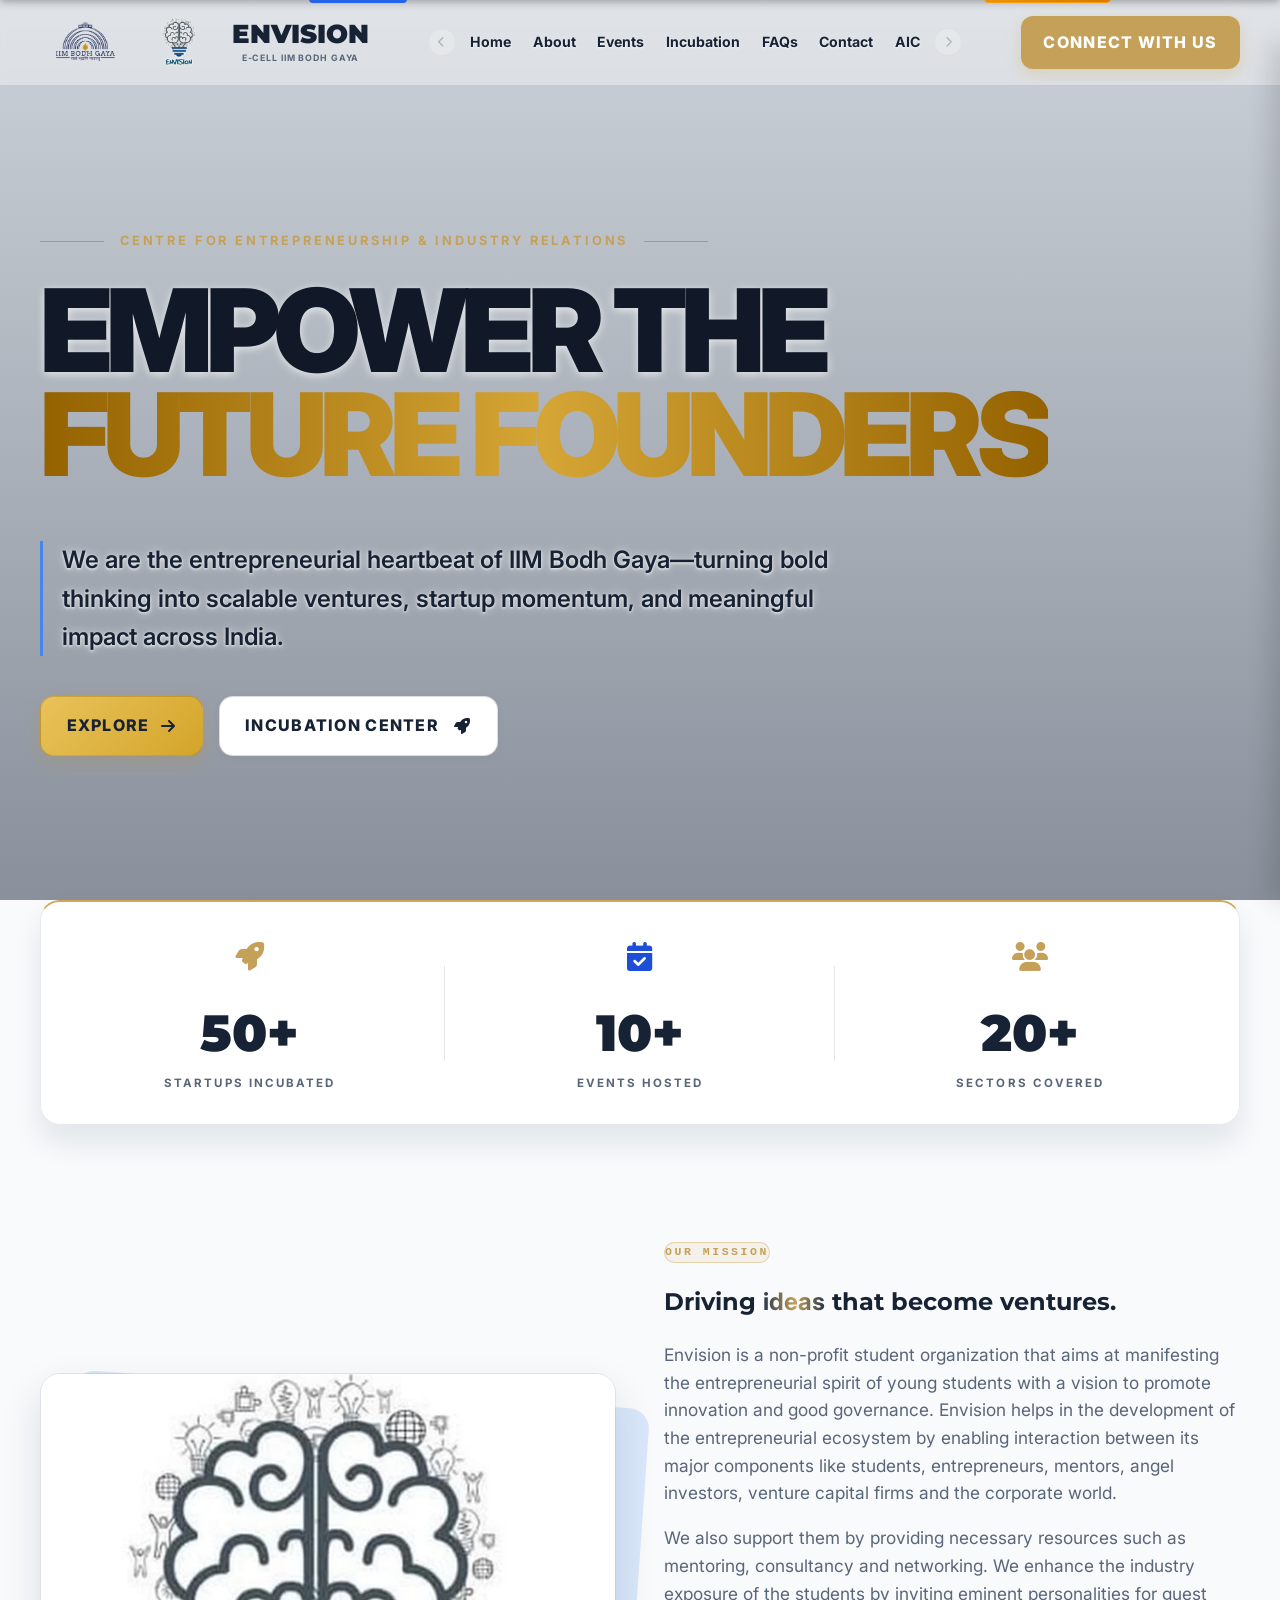
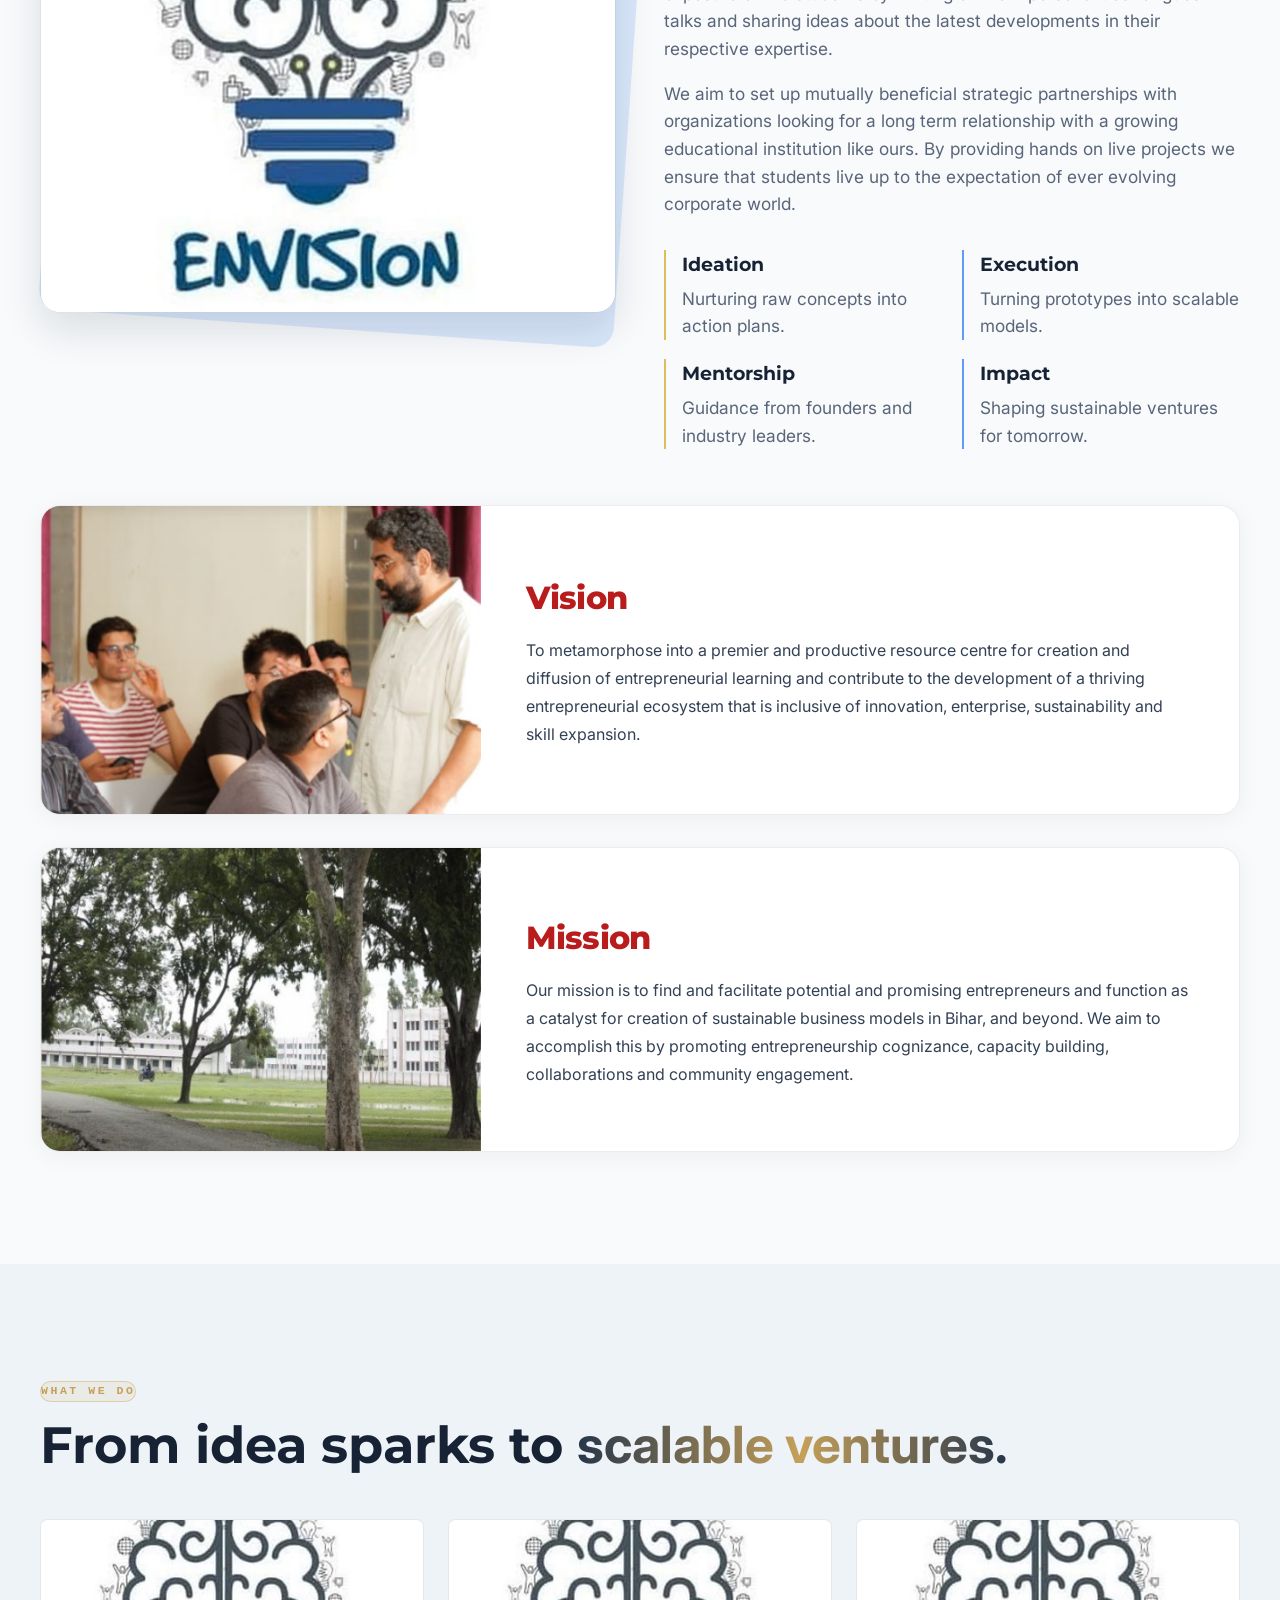
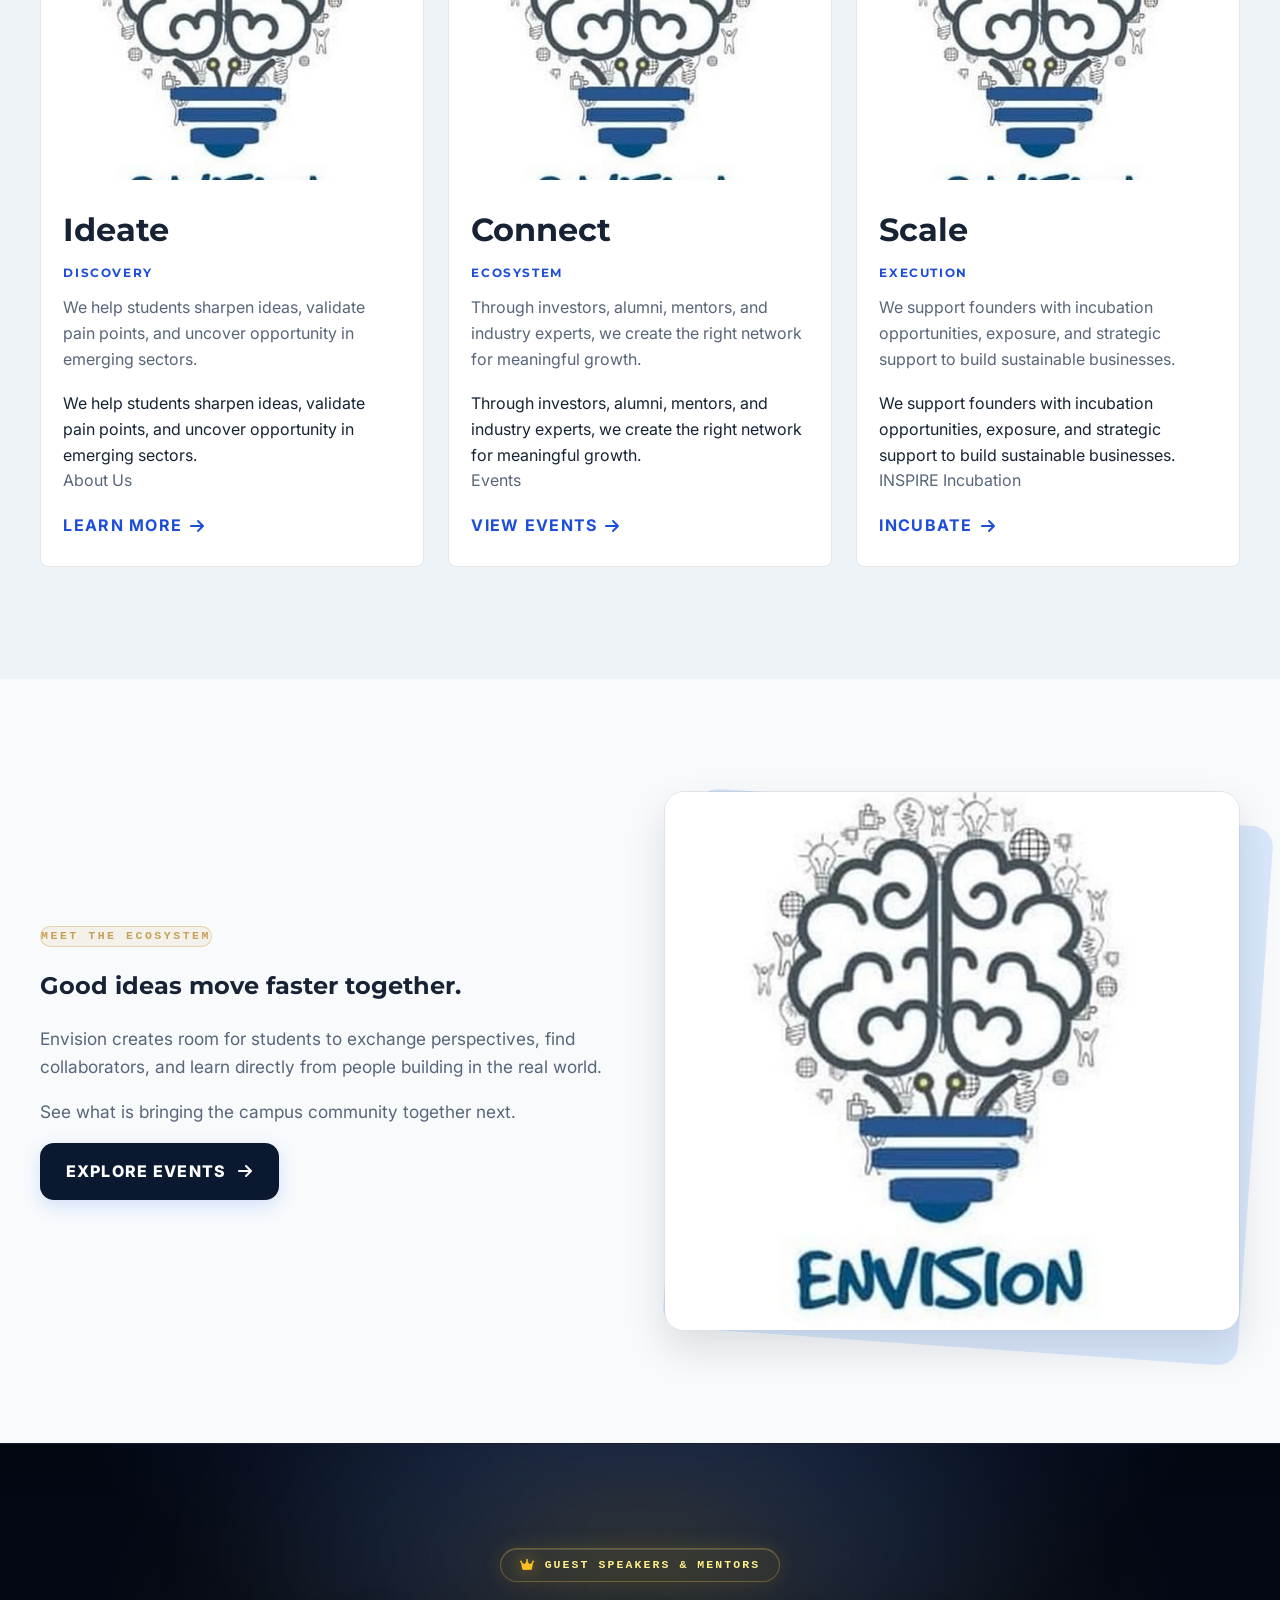
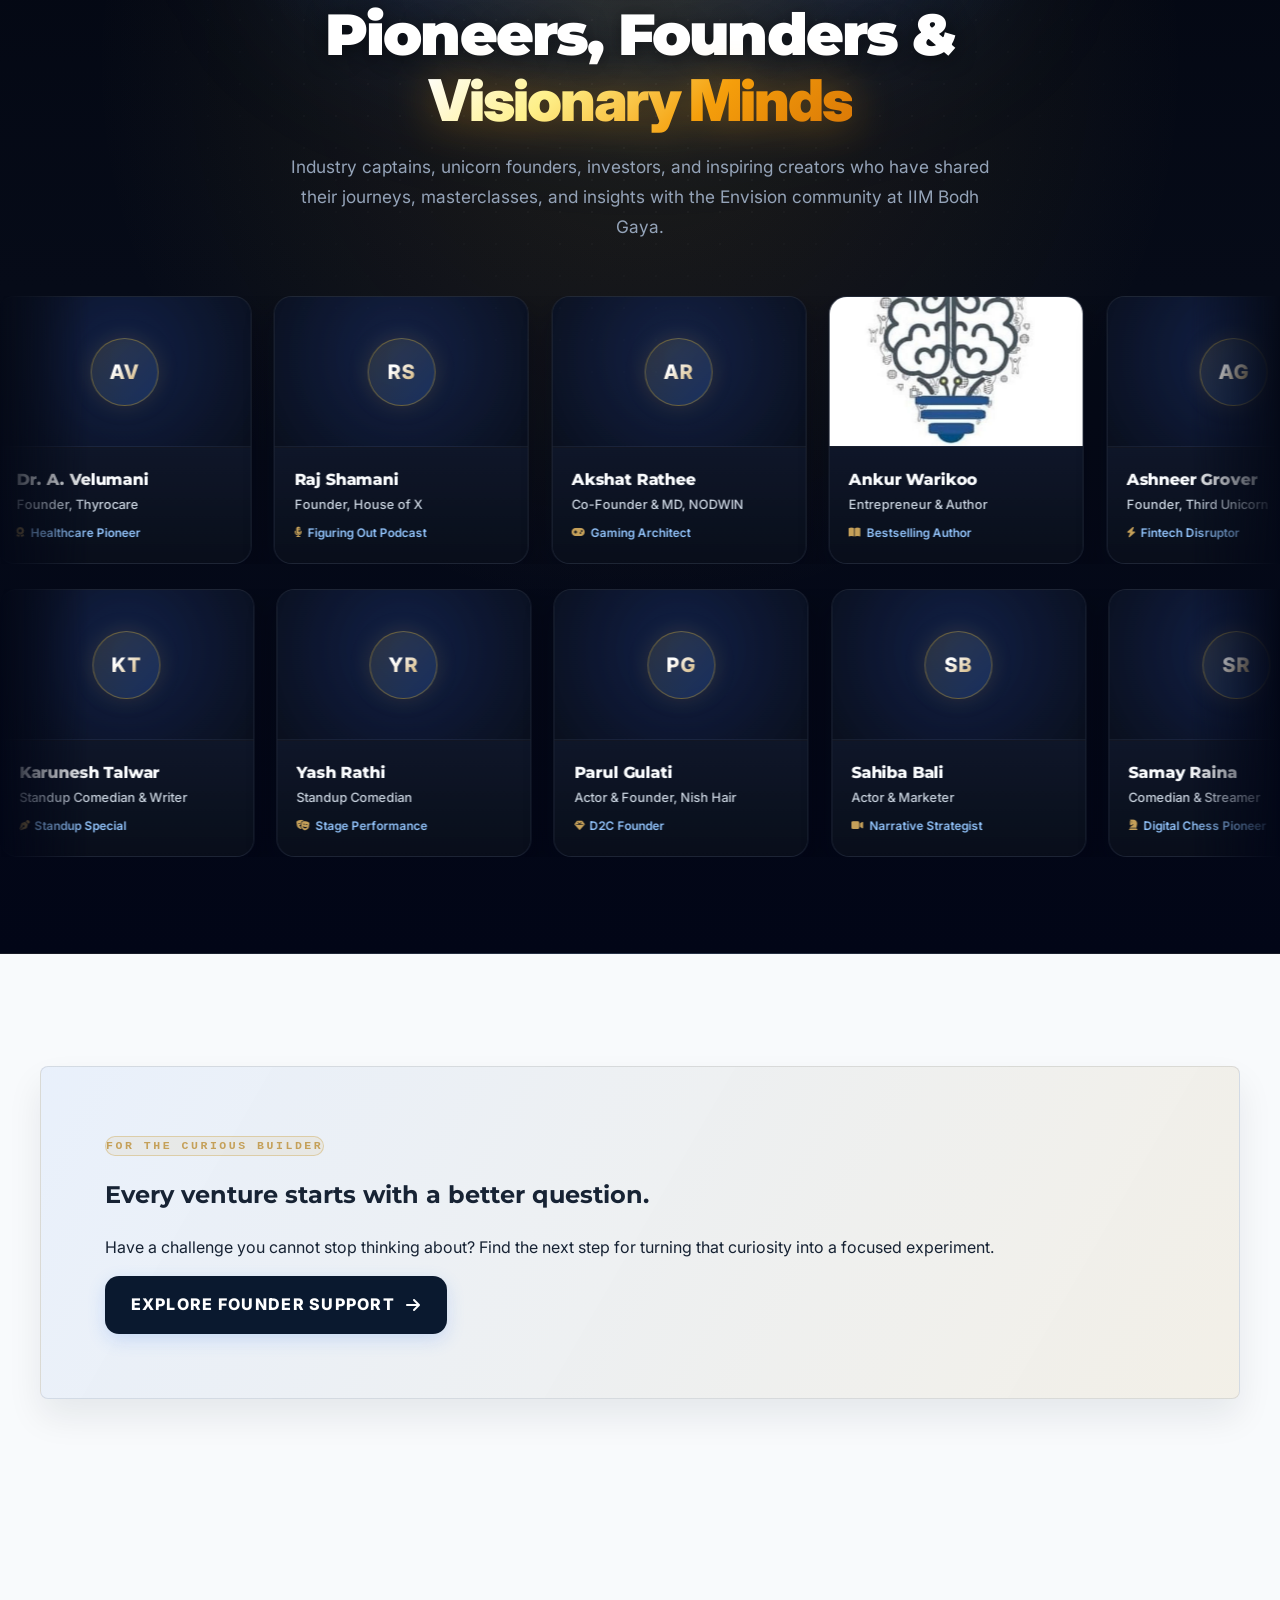
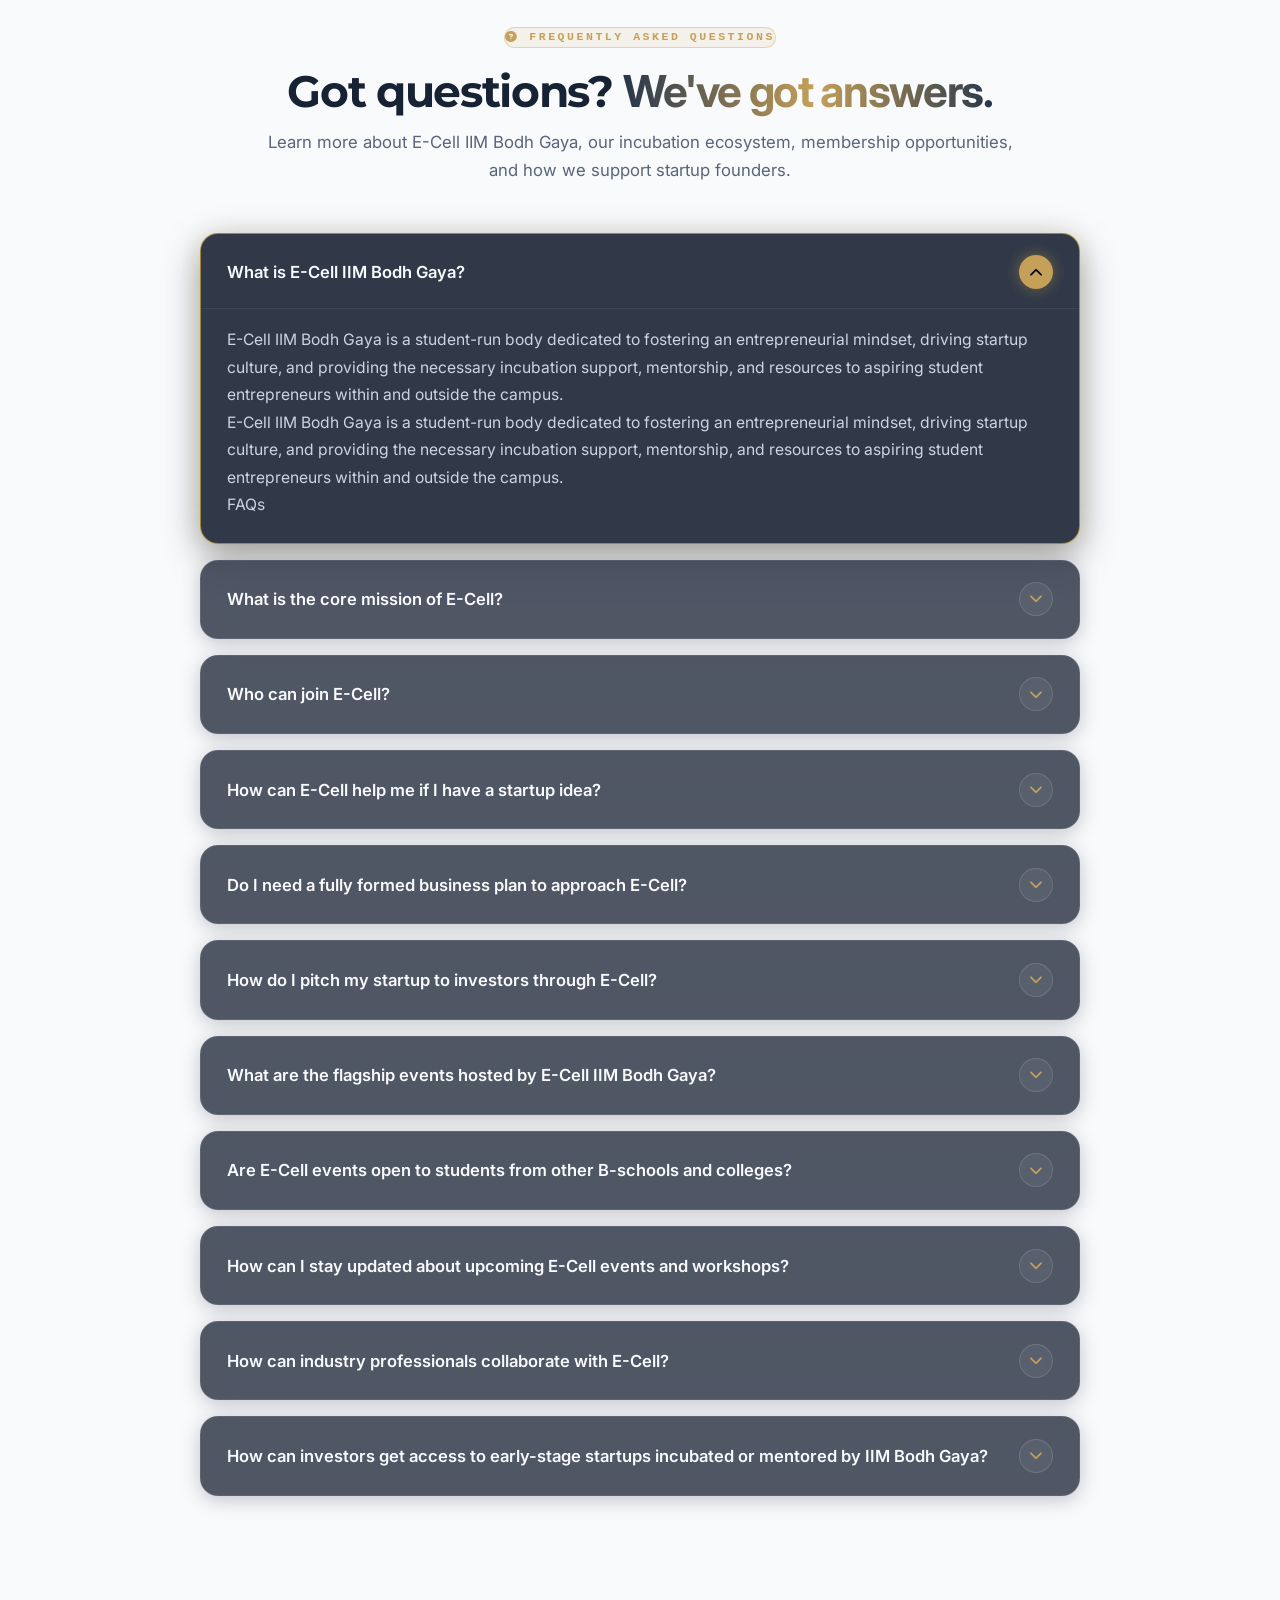
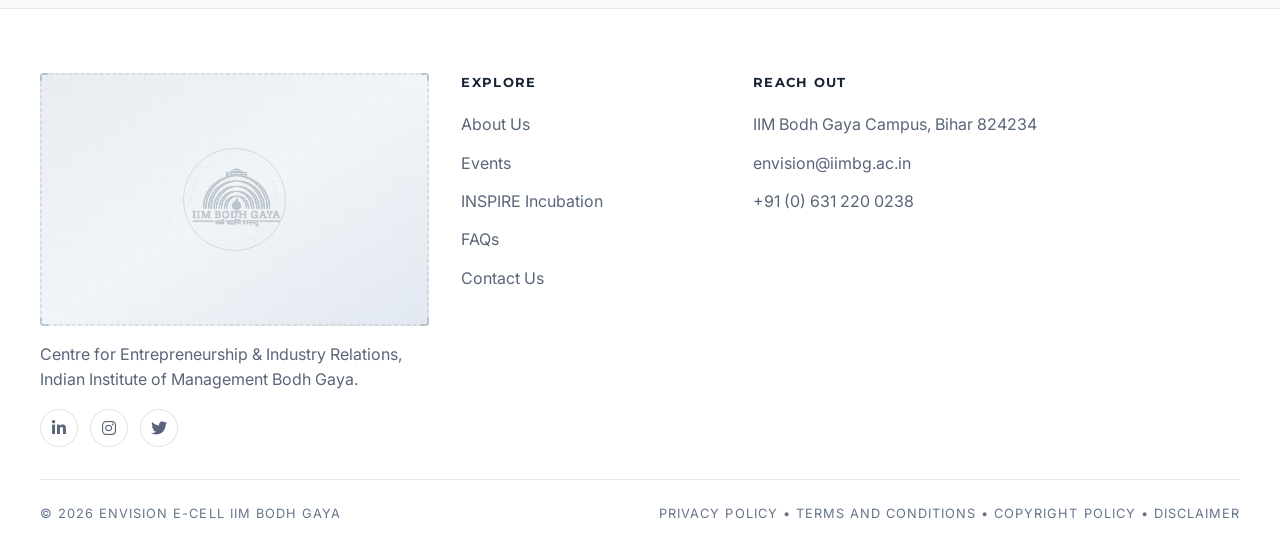
==== commit ae771e09: "Add files via upload" ====
--- a/index.html
+++ b/index.html
@@ -1,1007 +1,885 @@
-<!DOCTYPE html>
-<html lang="en">
-
-<head>
-  <meta charset="UTF-8" />
-  <meta name="viewport" content="width=device-width, initial-scale=1.0" />
-  <title>Envision E-Cell | IIM Bodh Gaya</title>
-  <meta name="description"
-    content="Envision E-Cell IIM Bodh Gaya empowers students, founders, and innovators through entrepreneurship, mentorship, incubation, and events." />
-  <link rel="canonical" href="https://envision.iimbg.ac.in/" />
-
-  <!-- Open Graph / Facebook / LinkedIn / WhatsApp -->
-  <meta property="og:type" content="website" />
-  <meta property="og:url" content="https://envision.iimbg.ac.in/" />
-  <meta property="og:title" content="Envision E-Cell | IIM Bodh Gaya" />
-  <meta property="og:description"
-    content="Empowering the entrepreneurial ecosystem at IIM Bodh Gaya—turning bold ideas into scalable ventures." />
-  <meta property="og:image" content="https://envision.iimbg.ac.in/envision-logo.jpeg" />
-  <meta property="og:site_name" content="Envision E-Cell IIM Bodh Gaya" />
-
-  <!-- Twitter Card -->
-  <meta name="twitter:card" content="summary_large_image" />
-  <meta name="twitter:title" content="Envision E-Cell | IIM Bodh Gaya" />
-  <meta name="twitter:description"
-    content="Empowering the entrepreneurial ecosystem at IIM Bodh Gaya—turning bold ideas into scalable ventures." />
-  <meta name="twitter:image" content="https://envision.iimbg.ac.in/envision-logo.jpeg" />
-
-  <link rel="preconnect" href="https://fonts.googleapis.com" />
-  <link rel="preconnect" href="https://fonts.gstatic.com" crossorigin />
-  <link
-    href="https://fonts.googleapis.com/css2?family=Inter:wght@300;400;500;600;700;800;900&family=Montserrat:wght@300;400;600;700;800;900&display=swap"
-    rel="stylesheet" />
-  <link rel="stylesheet" href="https://cdnjs.cloudflare.com/ajax/libs/font-awesome/6.4.0/css/all.min.css"
-    integrity="sha512-iecdLmaskl7CVkqkXNQ/ZH/XLlvWZOJyj7Yy7tcenmpD1ypASozpmT/E0iPtmFIB46ZmdtAc9eNBvH0H/ZpiBw=="
-    crossorigin="anonymous" referrerpolicy="no-referrer" />
-  <link rel="sitemap" type="application/xml" title="Sitemap" href="sitemap.xml" />
-  <link rel="stylesheet" href="styles.css" />
-</head>
-
-<body>
-  <header class="topbar">
-    <div class="nav-wrap">
-      <div class="logo logo-pair">
-        <a href="https://iimbg.ac.in/" class="logo-mark logo-institute-link" target="_blank" rel="noopener noreferrer"
-          aria-label="Visit IIM Bodh Gaya website, opens in a new tab">
-          <img src="iimbg-crest-transparent.png" alt="IIM Bodh Gaya" />
-        </a>
-        <a href="index.html" class="logo-mark logo-brand" aria-label="Envision Home">
-          <img src="envision-logo-transparent.png" alt="Envision E-Cell" />
-        </a>
-        <a href="index.html" class="logo-text logo-title-link" aria-label="Envision Home">
-          <strong class="logo-title">ENVISION</strong><span>E-Cell IIM Bodh Gaya</span>
-        </a>
-      </div>
-
+<!DOCTYPE html>
+<html lang="en"><head>
+  <meta charset="UTF-8">
+  <meta name="viewport" content="width=device-width, initial-scale=1.0">
+  <title>Envision E-Cell | IIM Bodh Gaya</title>
+  <meta name="description" content="Envision E-Cell IIM Bodh Gaya empowers students, founders, and innovators through entrepreneurship, mentorship, incubation, and events.">
+  <link rel="canonical" href="https://envision.iimbg.ac.in/">
+
+  <!-- Open Graph / Facebook / LinkedIn / WhatsApp -->
+  <meta property="og:type" content="website">
+  <meta property="og:url" content="https://envision.iimbg.ac.in/">
+  <meta property="og:title" content="Envision E-Cell | IIM Bodh Gaya">
+  <meta property="og:description" content="Empowering the entrepreneurial ecosystem at IIM Bodh Gaya—turning bold ideas into scalable ventures.">
+  <meta property="og:image" content="https://envision.iimbg.ac.in/envision-logo.jpeg">
+  <meta property="og:site_name" content="Envision E-Cell IIM Bodh Gaya">
+
+  <!-- Twitter Card -->
+  <meta name="twitter:card" content="summary_large_image">
+  <meta name="twitter:title" content="Envision E-Cell | IIM Bodh Gaya">
+  <meta name="twitter:description" content="Empowering the entrepreneurial ecosystem at IIM Bodh Gaya—turning bold ideas into scalable ventures.">
+  <meta name="twitter:image" content="https://envision.iimbg.ac.in/envision-logo.jpeg">
+
+  <link rel="preconnect" href="https://fonts.googleapis.com">
+  <link rel="preconnect" href="https://fonts.gstatic.com" crossorigin="">
+  <link href="https://fonts.googleapis.com/css2?family=Inter:wght@300;400;500;600;700;800;900&amp;family=Montserrat:wght@300;400;600;700;800;900&amp;display=swap" rel="stylesheet">
+  <link rel="stylesheet" href="https://cdnjs.cloudflare.com/ajax/libs/font-awesome/6.4.0/css/all.min.css" integrity="sha512-iecdLmaskl7CVkqkXNQ/ZH/XLlvWZOJyj7Yy7tcenmpD1ypASozpmT/E0iPtmFIB46ZmdtAc9eNBvH0H/ZpiBw==" crossorigin="anonymous" referrerpolicy="no-referrer">
+  <link rel="sitemap" type="application/xml" title="Sitemap" href="sitemap.xml">
+  <link rel="stylesheet" href="styles.css">
+<style id="cms-dynamic-global-styles">:root {
+  --bg: #f8fafc !important;
+  --panel: #ffffff !important;
+  --panel-strong: #ffffff !important;
+  --line: rgba(15, 23, 42, 0.12) !important;
+  --blue: #0a192f !important;
+  --blue-strong: #0a192f !important;
+  --navy: #0a192f !important;
+  --gold: #c5a059 !important;
+  --gold-soft: #c5a059 !important;
+  --gold-strong: #c5a059 !important;
+  --text: #172334 !important;
+  --muted: #596579 !important;
+  --card-radius: 12px !important;
+}
+body, p, span, a, li, input, button { font-family: Inter, -apple-system, sans-serif !important; }
+h1, h2, h3, h4, h5, h6, .section-label, .stat-number, .leader-name { font-family: Montserrat, sans-serif !important; }
+code, pre, .mono-eyebrow, .badge, .section-label { font-family: monospace, monospace !important; }
+body { background-color: #f8fafc !important; }
+.ambient-canvas { background: #f8fafc !important; }
+</style><link rel="stylesheet" href="cms.css"><script src="supabase-js.js" async=""></script><script src="supabase-js.js" async=""></script></head>
+
+<body class=""><canvas id="ambient-canvas" class="ambient-canvas" aria-hidden="true" width="1920" height="1097" style="width: 1536px; height: 878px;"></canvas>
+  <header class="topbar scrolled">
+    <div class="nav-wrap">
+      <div class="logo logo-pair">
+        <a href="https://iimbg.ac.in/" class="logo-mark logo-institute-link" target="_blank" rel="noopener noreferrer" aria-label="Visit IIM Bodh Gaya website, opens in a new tab">
+          <img src="iimbg-crest-transparent.png" alt="IIM Bodh Gaya">
+        </a>
+        <a href="index.html" class="logo-mark logo-brand" aria-label="Envision Home">
+          <img src="envision-logo-transparent.png" alt="Envision E-Cell">
+        </a>
+        <a href="index.html" class="logo-text logo-title-link" aria-label="Envision Home">
+          <strong class="logo-title">ENVISION</strong><span>E-Cell IIM Bodh Gaya</span>
+        </a>
+      </div>
+
       <div class="nav-slider-wrapper">
-        <button type="button" class="nav-slider-btn nav-slider-prev" aria-label="Previous navigation items">
+        <button type="button" class="nav-slider-btn nav-slider-prev is-disabled" aria-label="Previous navigation items" disabled="">
           <i class="fa-solid fa-chevron-left"></i>
         </button>
-        <nav class="nav-links" aria-label="Main navigation">
-        <a href="index.html" class="active">Home</a>
-        <a href="about.html">About</a>
-        <a href="events.html">Events</a>
-        <a href="incubation.html">Incubation</a>
-        <a href="index.html#faq">FAQs</a>
-        <a href="contact.html">Contact</a>
-        <a href="aic.html">AIC</a>
-      </nav>
-        <button type="button" class="nav-slider-btn nav-slider-next" aria-label="Next navigation items">
+        <nav class="nav-links" aria-label="Main navigation"><a href="index.html" class="active">Home</a><a href="about.html">About</a><a href="events.html">Events</a><a href="incubation.html">Incubation</a><a href="aic.html">AIC</a><a href="index.html#faq">FAQs</a><a href="contact.html">Contact</a></nav>
+        <button type="button" class="nav-slider-btn nav-slider-next is-disabled" aria-label="Next navigation items" disabled="">
           <i class="fa-solid fa-chevron-right"></i>
         </button>
-      </div>
-
-      <a href="contact.html" class="nav-cta">Connect With Us</a>
-
-      <button class="menu-toggle" aria-label="Toggle navigation">
-        <i class="fa-solid fa-bars"></i>
-      </button>
-    </div>
-
-    <div class="mobile-menu">
-      <div class="mobile-menu-inner">
-        <a href="index.html" class="active">Home</a>
-        <a href="about.html">About</a>
-        <a href="events.html">Events</a>
-        <a href="incubation.html">Incubation</a>
-        <a href="index.html#faq">FAQs</a>
-        <a href="contact.html">Contact</a>
-        <a href="aic.html">AIC</a>
-        </div>
-    </div>
-  </header>
-
-  <main>
-    <section class="hero">
-      <video poster="placeholder.svg" autoplay muted loop playsinline preload="metadata" aria-hidden="true" tabindex="-1">
-        <source src="gemini_generated_video_fef441c7.mp4" type="video/mp4" />
-      </video>
-
-      <div class="hero-content reveal">
-        <div class="eyebrow">Centre for Entrepreneurship &amp; Industry Relations</div>
-
-        <h1 data-cms-id="txt_index_1">
-          <span class="sub" data-phrases="Build the|Empower the|Launch the|Drive the|Ignite the">Build the</span>
-          <span class="animated-word" data-phrases="NEXT BIG IDEA|FUTURE FOUNDERS|BOLD STARTUPS|REAL IMPACT|STARTUP REVOLUTION" data-pairs="Build the:NEXT BIG IDEA|Empower the:FUTURE FOUNDERS|Launch the:BOLD STARTUPS|Drive the:REAL IMPACT|Ignite the:STARTUP REVOLUTION">NEXT BIG IDEA</span>
-        </h1>
-
-        <p data-cms-id="txt_index_2" class="hero-copy">
-          We are the entrepreneurial heartbeat of IIM Bodh Gaya—turning bold thinking into scalable ventures,
-          startup momentum, and meaningful impact across Bihar and beyond.
-        </p>
-
-        <div class="hero-actions">
-          <a data-cms-id="txt_index_3" href="events.html" class="btn btn-primary btn-explore">Explore <i
-              class="fa-solid fa-arrow-right"></i></a>
-          <a data-cms-id="txt_index_4" href="incubation.html" class="btn btn-secondary">Join INSPIRE <i
-              class="fa-solid fa-rocket"></i></a>
-        </div>
-      </div>
-    </section>
-
-    <div class="stats-bar container reveal">
-      <div class="stats-card">
-        <div class="stats-grid">
-          <div class="stat-item">
-            <div class="stat-icon gold-text"><i class="fa-solid fa-rocket"></i></div>
-            <h3 data-cms-id="txt_index_5" class="stat-value" data-target="50" data-suffix="+">50+</h3>
-            <div data-cms-id="txt_index_6" class="stat-label">Startups Incubated</div>
-          </div>
-          <div class="stat-item">
-            <div class="stat-icon blue-text"><i class="fa-solid fa-calendar-check"></i></div>
-            <h3 data-cms-id="txt_index_7" class="stat-value" data-target="10" data-suffix="+">10+</h3>
-            <div data-cms-id="txt_index_8" class="stat-label">Events Hosted</div>
-          </div>
-          <div class="stat-item">
-            <div class="stat-icon gold-text"><i class="fa-solid fa-users"></i></div>
-            <h3 data-cms-id="txt_index_9" class="stat-value" data-target="20" data-suffix="+">20+</h3>
-            <div data-cms-id="txt_index_10" class="stat-label">Sectors Covered</div>
-          </div>
-        </div>
-      </div>
-    </div>
-
-    <section class="section" id="about">
-      <div class="container">
-        <div class="grid-2">
-          <div class="image-panel reveal">
-            <img data-cms-id="img_index_1"
-              src="https://images.unsplash.com/photo-1552664730-d307ca884978?q=80&w=2070&auto=format&fit=crop"
-              alt="Team discussion" />
-          </div>
-
-          <div class="text-block reveal">
-            <div data-cms-id="txt_index_11" class="section-label">Our Mission</div>
-            <h2 data-cms-id="txt_index_12">Driving <span class="gradient-text">ideas</span> that become ventures.</h2>
-            <p data-cms-id="txt_index_13">
-              Envision is a non-profit student organization that aims at manifesting the entrepreneurial spirit of young
-              students with a vision to promote innovation and good governance. Envision helps in the development of the
-              entrepreneurial ecosystem by enabling interaction between its major components like students,
-              entrepreneurs, mentors, angel investors, venture capital firms and the corporate world.
-            </p>
-            <p data-cms-id="txt_index_14">
-              We also support them by providing necessary resources such as mentoring, consultancy and networking. We
-              enhance the industry exposure of the students by inviting eminent personalities for guest talks and
-              sharing ideas about the latest developments in their respective expertise.
-            </p>
-            <p data-cms-id="txt_index_15">
-              We aim to set up mutually beneficial strategic partnerships with organizations looking for a long term
-              relationship with a growing educational institution like ours. By providing hands on live projects we
-              ensure that students live up to the expectation of ever evolving corporate world.
-            </p>
-
-            <div class="feature-list">
-              <div class="feature-item">
-                <h3 data-cms-id="txt_index_16">Ideation</h3>
-                <p data-cms-id="txt_index_17">Nurturing raw concepts into action plans.</p>
-              </div>
-              <div class="feature-item">
-                <h3 data-cms-id="txt_index_18">Execution</h3>
-                <p data-cms-id="txt_index_19">Turning prototypes into scalable models.</p>
-              </div>
-              <div class="feature-item">
-                <h3 data-cms-id="txt_index_20">Mentorship</h3>
-                <p data-cms-id="txt_index_21">Guidance from founders and industry leaders.</p>
-              </div>
-              <div class="feature-item">
-                <h3 data-cms-id="txt_index_22">Impact</h3>
-                <p data-cms-id="txt_index_23">Shaping sustainable ventures for tomorrow.</p>
-              </div>
-            </div>
-          </div>
-        </div>
-
-        <div class="vision-mission-list reveal">
-          <article class="vision-mission-card">
-            <div class="vision-mission-media">
-              <img data-cms-id="img_index_2" src="vision-workshop.jpg" alt="Envision workshop and mentorship session" />
-            </div>
-            <div class="vision-mission-body">
-              <h3 data-cms-id="txt_index_24">Vision</h3>
-              <p data-cms-id="txt_index_25">To metamorphose into a premier and productive resource centre for creation
-                and diffusion of
-                entrepreneurial learning and contribute to the development of a thriving entrepreneurial ecosystem that
-                is inclusive of innovation, enterprise, sustainability and skill expansion.</p>
-            </div>
-          </article>
-
-          <article class="vision-mission-card">
-            <div class="vision-mission-media">
-              <img data-cms-id="img_index_3" src="mission-campus.jpg" alt="IIM Bodh Gaya green campus" />
-            </div>
-            <div class="vision-mission-body">
-              <h3 data-cms-id="txt_index_26">Mission</h3>
-              <p data-cms-id="txt_index_27">Our mission is to find and facilitate potential and promising entrepreneurs
-                and function as a catalyst
-                for creation of sustainable business models in Bihar, and beyond. We aim to accomplish this by promoting
-                entrepreneurship cognizance, capacity building, collaborations and community engagement.</p>
-            </div>
-          </article>
-        </div>
-      </div>
-    </section>
-
-    <section class="section" style="background: rgba(7,17,29,0.9);">
-      <div class="container">
-        <div class="section-heading reveal">
-          <div data-cms-id="txt_index_28" class="section-label">What We Do</div>
-          <h2 data-cms-id="txt_index_29">From idea sparks to <span class="gradient-text">scalable ventures.</span></h2>
-        </div>
-
-        <div data-cms-grid-id="grid_index_1" class="cards-grid">
-          <article class="card reveal">
-            <div class="card-media">
-              <img data-cms-id="img_index_4"
-                src="https://images.unsplash.com/photo-1522202176988-66273c2fd55f?q=80&w=2070&auto=format&fit=crop"
-                alt="Ideate" />
-            </div>
-            <div class="card-body">
-              <h3 data-cms-id="txt_index_30">Ideate</h3>
-              <h4 data-cms-id="txt_index_31">Discovery</h4>
-              <p data-cms-id="txt_index_32">We help students sharpen ideas, validate pain points, and uncover
-                opportunity in emerging sectors.</p>
-              <a data-cms-id="txt_index_33" href="about.html" class="card-link">Learn More <i
-                  class="fa-solid fa-arrow-right"></i></a>
-            </div>
-          </article>
-
-          <article class="card reveal">
-            <div class="card-media">
-              <img data-cms-id="img_index_5"
-                src="https://images.unsplash.com/photo-1517048676732-d65bc937f952?q=80&w=2070&auto=format&fit=crop"
-                alt="Connect" />
-            </div>
-            <div class="card-body">
-              <h3 data-cms-id="txt_index_34">Connect</h3>
-              <h4 data-cms-id="txt_index_35">Ecosystem</h4>
-              <p data-cms-id="txt_index_36">Through investors, alumni, mentors, and industry experts, we create the
-                right network for meaningful
-                growth.</p>
-              <a data-cms-id="txt_index_37" href="events.html" class="card-link">View Events <i
-                  class="fa-solid fa-arrow-right"></i></a>
-            </div>
-          </article>
-
-          <article class="card reveal">
-            <div class="card-media">
-              <img data-cms-id="img_index_6"
-                src="https://images.unsplash.com/photo-1559136555-9303baea8ebd?q=80&w=2070&auto=format&fit=crop"
-                alt="Scale" />
-            </div>
-            <div class="card-body">
-              <h3 data-cms-id="txt_index_38">Scale</h3>
-              <h4 data-cms-id="txt_index_39">Execution</h4>
-              <p data-cms-id="txt_index_40">We support founders with incubation opportunities, exposure, and strategic
-                support to build sustainable
-                businesses.</p>
-              <a data-cms-id="txt_index_41" href="incubation.html" class="card-link">Incubate <i
-                  class="fa-solid fa-arrow-right"></i></a>
-            </div>
-          </article>
-        </div>
-      </div>
-    </section>
-
-    <section class="section" id="events">
-      <div class="container grid-2">
-        <div class="text-block reveal">
-          <div data-cms-id="txt_index_42" class="section-label">Meet the ecosystem</div>
-          <h2 data-cms-id="txt_index_43">Good ideas move faster together.</h2>
-          <p data-cms-id="txt_index_44">Envision creates room for students to exchange perspectives, find collaborators,
-            and learn directly from
-            people building in the real world.</p>
-          <p data-cms-id="txt_index_45">See what is bringing the campus community together next.</p>
-          <a data-cms-id="txt_index_46" href="events.html" class="btn btn-primary">Explore Events <i
-              class="fa-solid fa-arrow-right"></i></a>
-        </div>
-        <div class="image-panel reveal">
-          <img data-cms-id="img_index_7"
-            src="https://images.unsplash.com/photo-1540575467063-178a50c2df87?q=80&w=2070&auto=format&fit=crop"
-            alt="Students and founders meeting at an event" />
-        </div>
-      </div>
-    </section>
-    <!-- Distinguished Leaders & Mentors Section -->
-    <section class="leaders-section" id="mentors">
-      <div class="leaders-header reveal">
-        <div data-cms-id="txt_index_47" class="section-label"><i class="fa-solid fa-crown"></i> Guest Speakers &amp;
-          Mentors</div>
-        <h2 data-cms-id="txt_index_48" class="leaders-title">Pioneers, Founders &amp; <span
-            class="gradient-text">Visionary Minds</span></h2>
-        <p data-cms-id="txt_index_49" class="leaders-subtitle">
-          Industry captains, unicorn founders, investors, and inspiring creators who have shared their journeys,
-          masterclasses, and insights with the Envision community at IIM Bodh Gaya.
-        </p>
-      </div>
-
-      <!-- Category Filter Pills -->
-      <div class="leaders-filters reveal" role="tablist" aria-label="Filter leaders by category">
-        <button data-cms-id="txt_index_50" type="button" class="leader-filter-btn active" data-filter="all">All
-          Visionaries</button>
-        <button data-cms-id="txt_index_51" type="button" class="leader-filter-btn" data-filter="founders">Founders &amp;
-          Unicorns</button>
-        <button data-cms-id="txt_index_52" type="button" class="leader-filter-btn" data-filter="creators">Creators &amp;
-          Storytellers</button>
-        <button data-cms-id="txt_index_53" type="button" class="leader-filter-btn" data-filter="growth">Brand &amp;
-          Scale Leaders</button>
-      </div>
-
-      <div class="leaders-stream-container">
-        <!-- Row 1: Forward Stream -->
-        <div class="leaders-stream-row leaders-stream-row-forward" aria-label="Distinguished speakers row 1">
-          <div class="leaders-stream-track">
-            <!-- Set 1 -->
-            <article class="leader-card" data-category="founders">
-              <div class="leader-card-media">
-                <span class="leader-domain-badge">Diagnostics</span>
-                <div class="leader-avatar-placeholder"><span>AV</span></div>
-              </div>
-              <div class="leader-card-body">
-                <h3 data-cms-id="txt_index_54" class="leader-name">Dr. A. Velumani</h3>
-                <p data-cms-id="txt_index_55" class="leader-role">Founder, Thyrocare</p>
-                <div data-cms-id="txt_index_56" class="leader-tagline"><i class="fa-solid fa-award"></i> Healthcare
-                  Pioneer</div>
-              </div>
-            </article>
-
-            <article class="leader-card" data-category="creators growth">
-              <div class="leader-card-media">
-                <span class="leader-domain-badge">Creator Economy</span>
-                <div class="leader-avatar-placeholder"><span>RS</span></div>
-              </div>
-              <div class="leader-card-body">
-                <h3 data-cms-id="txt_index_57" class="leader-name">Raj Shamani</h3>
-                <p data-cms-id="txt_index_58" class="leader-role">Founder, House of X</p>
-                <div data-cms-id="txt_index_59" class="leader-tagline"><i class="fa-solid fa-microphone-lines"></i>
-                  Figuring Out Podcast</div>
-              </div>
-            </article>
-
-            <article class="leader-card" data-category="founders growth">
-              <div class="leader-card-media">
-                <span class="leader-domain-badge">Esports &amp; Media</span>
-                <div class="leader-avatar-placeholder"><span>AR</span></div>
-              </div>
-              <div class="leader-card-body">
-                <h3 data-cms-id="txt_index_60" class="leader-name">Akshat Rathee</h3>
-                <p data-cms-id="txt_index_61" class="leader-role">Co-Founder &amp; MD, NODWIN</p>
-                <div data-cms-id="txt_index_62" class="leader-tagline"><i class="fa-solid fa-gamepad"></i> Gaming
-                  Architect</div>
-              </div>
-            </article>
-
-            <article class="leader-card" data-category="creators founders">
-              <div class="leader-card-media">
-                <span class="leader-domain-badge">EdTech &amp; Media</span>
-                <div class="leader-avatar-placeholder"><span>AW</span></div>
-              </div>
-              <div class="leader-card-body">
-                <h3 data-cms-id="txt_index_63" class="leader-name">Ankur Warikoo</h3>
-                <p data-cms-id="txt_index_64" class="leader-role">Entrepreneur &amp; Author</p>
-                <div data-cms-id="txt_index_65" class="leader-tagline"><i class="fa-solid fa-book-open"></i> Bestselling
-                  Author</div>
-              </div>
-            </article>
-
-            <article class="leader-card" data-category="founders growth">
-              <div class="leader-card-media">
-                <span class="leader-domain-badge">Fintech &amp; Scale</span>
-                <div class="leader-avatar-placeholder"><span>AG</span></div>
-              </div>
-              <div class="leader-card-body">
-                <h3 data-cms-id="txt_index_66" class="leader-name">Ashneer Grover</h3>
-                <p data-cms-id="txt_index_67" class="leader-role">Founder, Third Unicorn</p>
-                <div data-cms-id="txt_index_68" class="leader-tagline"><i class="fa-solid fa-bolt"></i> Fintech
-                  Disruptor</div>
-              </div>
-            </article>
-
-            <article class="leader-card" data-category="founders growth">
-              <div class="leader-card-media">
-                <span class="leader-domain-badge">Consumer Tech</span>
-                <div class="leader-avatar-placeholder"><span>AG</span></div>
-              </div>
-              <div class="leader-card-body">
-                <h3 data-cms-id="txt_index_69" class="leader-name">Aman Gupta</h3>
-                <p data-cms-id="txt_index_70" class="leader-role">Co-Founder &amp; CMO, boAt</p>
-                <div data-cms-id="txt_index_71" class="leader-tagline"><i class="fa-solid fa-headphones"></i> D2C
-                  Trailblazer</div>
-              </div>
-            </article>
-
-            <article class="leader-card" data-category="founders growth">
-              <div class="leader-card-media">
-                <span class="leader-domain-badge">D2C Brand</span>
-                <div class="leader-avatar-placeholder"><span>SD</span></div>
-              </div>
-              <div class="leader-card-body">
-                <h3 data-cms-id="txt_index_72" class="leader-name">Shantanu Deshpande</h3>
-                <p data-cms-id="txt_index_73" class="leader-role">Founder &amp; CEO, Bombay Shaving</p>
-                <div data-cms-id="txt_index_74" class="leader-tagline"><i class="fa-solid fa-store"></i> Brand Builder
-                </div>
-              </div>
-            </article>
-
-            <article class="leader-card" data-category="creators">
-              <div class="leader-card-media">
-                <span class="leader-domain-badge">Digital Media</span>
-                <div class="leader-avatar-placeholder"><span>GT</span></div>
-              </div>
-              <div class="leader-card-body">
-                <h3 data-cms-id="txt_index_75" class="leader-name">Gaurav Taneja</h3>
-                <p data-cms-id="txt_index_76" class="leader-role">Creator &amp; Aviator</p>
-                <div data-cms-id="txt_index_77" class="leader-tagline"><i class="fa-solid fa-plane-up"></i> Flying Beast
-                </div>
-              </div>
-            </article>
-
-            <!-- Duplicate Set 1 for Infinite Stream -->
-            <article class="leader-card" data-category="founders" aria-hidden="true">
-              <div class="leader-card-media">
-                <span class="leader-domain-badge">Diagnostics</span>
-                <div class="leader-avatar-placeholder"><span>AV</span></div>
-              </div>
-              <div class="leader-card-body">
-                <h3 data-cms-id="txt_index_78" class="leader-name">Dr. A. Velumani</h3>
-                <p data-cms-id="txt_index_79" class="leader-role">Founder, Thyrocare</p>
-                <div data-cms-id="txt_index_80" class="leader-tagline"><i class="fa-solid fa-award"></i> Healthcare
-                  Pioneer</div>
-              </div>
-            </article>
-
-            <article class="leader-card" data-category="creators growth" aria-hidden="true">
-              <div class="leader-card-media">
-                <span class="leader-domain-badge">Creator Economy</span>
-                <div class="leader-avatar-placeholder"><span>RS</span></div>
-              </div>
-              <div class="leader-card-body">
-                <h3 data-cms-id="txt_index_81" class="leader-name">Raj Shamani</h3>
-                <p data-cms-id="txt_index_82" class="leader-role">Founder, House of X</p>
-                <div data-cms-id="txt_index_83" class="leader-tagline"><i class="fa-solid fa-microphone-lines"></i>
-                  Figuring Out Podcast</div>
-              </div>
-            </article>
-
-            <article class="leader-card" data-category="founders growth" aria-hidden="true">
-              <div class="leader-card-media">
-                <span class="leader-domain-badge">Esports &amp; Media</span>
-                <div class="leader-avatar-placeholder"><span>AR</span></div>
-              </div>
-              <div class="leader-card-body">
-                <h3 data-cms-id="txt_index_84" class="leader-name">Akshat Rathee</h3>
-                <p data-cms-id="txt_index_85" class="leader-role">Co-Founder &amp; MD, NODWIN</p>
-                <div data-cms-id="txt_index_86" class="leader-tagline"><i class="fa-solid fa-gamepad"></i> Gaming
-                  Architect</div>
-              </div>
-            </article>
-
-            <article class="leader-card" data-category="creators founders" aria-hidden="true">
-              <div class="leader-card-media">
-                <span class="leader-domain-badge">EdTech &amp; Media</span>
-                <div class="leader-avatar-placeholder"><span>AW</span></div>
-              </div>
-              <div class="leader-card-body">
-                <h3 data-cms-id="txt_index_87" class="leader-name">Ankur Warikoo</h3>
-                <p data-cms-id="txt_index_88" class="leader-role">Entrepreneur &amp; Author</p>
-                <div data-cms-id="txt_index_89" class="leader-tagline"><i class="fa-solid fa-book-open"></i> Bestselling
-                  Author</div>
-              </div>
-            </article>
-
-            <article class="leader-card" data-category="founders growth" aria-hidden="true">
-              <div class="leader-card-media">
-                <span class="leader-domain-badge">Fintech &amp; Scale</span>
-                <div class="leader-avatar-placeholder"><span>AG</span></div>
-              </div>
-              <div class="leader-card-body">
-                <h3 data-cms-id="txt_index_90" class="leader-name">Ashneer Grover</h3>
-                <p data-cms-id="txt_index_91" class="leader-role">Founder, Third Unicorn</p>
-                <div data-cms-id="txt_index_92" class="leader-tagline"><i class="fa-solid fa-bolt"></i> Fintech
-                  Disruptor</div>
-              </div>
-            </article>
-
-            <article class="leader-card" data-category="founders growth" aria-hidden="true">
-              <div class="leader-card-media">
-                <span class="leader-domain-badge">Consumer Tech</span>
-                <div class="leader-avatar-placeholder"><span>AG</span></div>
-              </div>
-              <div class="leader-card-body">
-                <h3 data-cms-id="txt_index_93" class="leader-name">Aman Gupta</h3>
-                <p data-cms-id="txt_index_94" class="leader-role">Co-Founder &amp; CMO, boAt</p>
-                <div data-cms-id="txt_index_95" class="leader-tagline"><i class="fa-solid fa-headphones"></i> D2C
-                  Trailblazer</div>
-              </div>
-            </article>
-
-            <article class="leader-card" data-category="founders growth" aria-hidden="true">
-              <div class="leader-card-media">
-                <span class="leader-domain-badge">D2C Brand</span>
-                <div class="leader-avatar-placeholder"><span>SD</span></div>
-              </div>
-              <div class="leader-card-body">
-                <h3 data-cms-id="txt_index_96" class="leader-name">Shantanu Deshpande</h3>
-                <p data-cms-id="txt_index_97" class="leader-role">Founder &amp; CEO, Bombay Shaving</p>
-                <div data-cms-id="txt_index_98" class="leader-tagline"><i class="fa-solid fa-store"></i> Brand Builder
-                </div>
-              </div>
-            </article>
-
-            <article class="leader-card" data-category="creators" aria-hidden="true">
-              <div class="leader-card-media">
-                <span class="leader-domain-badge">Digital Media</span>
-                <div class="leader-avatar-placeholder"><span>GT</span></div>
-              </div>
-              <div class="leader-card-body">
-                <h3 data-cms-id="txt_index_99" class="leader-name">Gaurav Taneja</h3>
-                <p data-cms-id="txt_index_100" class="leader-role">Creator &amp; Aviator</p>
-                <div data-cms-id="txt_index_101" class="leader-tagline"><i class="fa-solid fa-plane-up"></i> Flying
-                  Beast</div>
-              </div>
-            </article>
-          </div>
-        </div>
-
-        <!-- Row 2: Reverse Stream -->
-        <div class="leaders-stream-row leaders-stream-row-reverse" aria-label="Distinguished speakers row 2">
-          <div class="leaders-stream-track">
-            <!-- Set 2 -->
-            <article class="leader-card" data-category="creators">
-              <div class="leader-card-media">
-                <span class="leader-domain-badge">Entertainment</span>
-                <div class="leader-avatar-placeholder"><span>SR</span></div>
-              </div>
-              <div class="leader-card-body">
-                <h3 data-cms-id="txt_index_102" class="leader-name">Samay Raina</h3>
-                <p data-cms-id="txt_index_103" class="leader-role">Comedian &amp; Streamer</p>
-                <div data-cms-id="txt_index_104" class="leader-tagline"><i class="fa-solid fa-chess-knight"></i> Digital
-                  Chess Pioneer</div>
-              </div>
-            </article>
-
-            <article class="leader-card" data-category="founders growth">
-              <div class="leader-card-media">
-                <span class="leader-domain-badge">QSR &amp; FMCG</span>
-                <div class="leader-avatar-placeholder"><span>PB</span></div>
-              </div>
-              <div class="leader-card-body">
-                <h3 data-cms-id="txt_index_105" class="leader-name">Prafull Billore</h3>
-                <p data-cms-id="txt_index_106" class="leader-role">Founder, MBA Chai Wala</p>
-                <div data-cms-id="txt_index_107" class="leader-tagline"><i class="fa-solid fa-mug-hot"></i> Grassroots
-                  Venture</div>
-              </div>
-            </article>
-
-            <article class="leader-card" data-category="creators growth">
-              <div class="leader-card-media">
-                <span class="leader-domain-badge">Digital Growth</span>
-                <div class="leader-avatar-placeholder"><span>IS</span></div>
-              </div>
-              <div class="leader-card-body">
-                <h3 data-cms-id="txt_index_108" class="leader-name">Ishan Sukul</h3>
-                <p data-cms-id="txt_index_109" class="leader-role">Strategist &amp; Creator</p>
-                <div data-cms-id="txt_index_110" class="leader-tagline"><i class="fa-solid fa-chart-line"></i> Brand
-                  Marketer</div>
-              </div>
-            </article>
-
-            <article class="leader-card" data-category="founders">
-              <div class="leader-card-media">
-                <span class="leader-domain-badge">FoodTech</span>
-                <div class="leader-avatar-placeholder"><span>AM</span></div>
-              </div>
-              <div class="leader-card-body">
-                <h3 data-cms-id="txt_index_111" class="leader-name">Aditi Madan</h3>
-                <p data-cms-id="txt_index_112" class="leader-role">Founder, BluePine Foods</p>
-                <div data-cms-id="txt_index_113" class="leader-tagline"><i class="fa-solid fa-utensils"></i> Momo Mami
-                </div>
-              </div>
-            </article>
-
-            <article class="leader-card" data-category="creators">
-              <div class="leader-card-media">
-                <span class="leader-domain-badge">Creative Arts</span>
-                <div class="leader-avatar-placeholder"><span>KT</span></div>
-              </div>
-              <div class="leader-card-body">
-                <h3 data-cms-id="txt_index_114" class="leader-name">Karunesh Talwar</h3>
-                <p data-cms-id="txt_index_115" class="leader-role">Standup Comedian &amp; Writer</p>
-                <div data-cms-id="txt_index_116" class="leader-tagline"><i class="fa-solid fa-pen-nib"></i> Standup
-                  Special</div>
-              </div>
-            </article>
-
-            <article class="leader-card" data-category="creators">
-              <div class="leader-card-media">
-                <span class="leader-domain-badge">Live Arts</span>
-                <div class="leader-avatar-placeholder"><span>YR</span></div>
-              </div>
-              <div class="leader-card-body">
-                <h3 data-cms-id="txt_index_117" class="leader-name">Yash Rathi</h3>
-                <p data-cms-id="txt_index_118" class="leader-role">Standup Comedian</p>
-                <div data-cms-id="txt_index_119" class="leader-tagline"><i class="fa-solid fa-theater-masks"></i> Stage
-                  Performance</div>
-              </div>
-            </article>
-
-            <article class="leader-card" data-category="founders growth">
-              <div class="leader-card-media">
-                <span class="leader-domain-badge">Fashion Tech</span>
-                <div class="leader-avatar-placeholder"><span>PG</span></div>
-              </div>
-              <div class="leader-card-body">
-                <h3 data-cms-id="txt_index_120" class="leader-name">Parul Gulati</h3>
-                <p data-cms-id="txt_index_121" class="leader-role">Actor &amp; Founder, Nish Hair</p>
-                <div data-cms-id="txt_index_122" class="leader-tagline"><i class="fa-solid fa-gem"></i> D2C Founder
-                </div>
-              </div>
-            </article>
-
-            <article class="leader-card" data-category="creators growth">
-              <div class="leader-card-media">
-                <span class="leader-domain-badge">Brand Storytelling</span>
-                <div class="leader-avatar-placeholder"><span>SB</span></div>
-              </div>
-              <div class="leader-card-body">
-                <h3 data-cms-id="txt_index_123" class="leader-name">Sahiba Bali</h3>
-                <p data-cms-id="txt_index_124" class="leader-role">Actor &amp; Marketer</p>
-                <div data-cms-id="txt_index_125" class="leader-tagline"><i class="fa-solid fa-video"></i> Narrative
-                  Strategist</div>
-              </div>
-            </article>
-
-            <!-- Duplicate Set 2 for Infinite Stream -->
-            <article class="leader-card" data-category="creators" aria-hidden="true">
-              <div class="leader-card-media">
-                <span class="leader-domain-badge">Entertainment</span>
-                <div class="leader-avatar-placeholder"><span>SR</span></div>
-              </div>
-              <div class="leader-card-body">
-                <h3 data-cms-id="txt_index_126" class="leader-name">Samay Raina</h3>
-                <p data-cms-id="txt_index_127" class="leader-role">Comedian &amp; Streamer</p>
-                <div data-cms-id="txt_index_128" class="leader-tagline"><i class="fa-solid fa-chess-knight"></i> Digital
-                  Chess Pioneer</div>
-              </div>
-            </article>
-
-            <article class="leader-card" data-category="founders growth" aria-hidden="true">
-              <div class="leader-card-media">
-                <span class="leader-domain-badge">QSR &amp; FMCG</span>
-                <div class="leader-avatar-placeholder"><span>PB</span></div>
-              </div>
-              <div class="leader-card-body">
-                <h3 data-cms-id="txt_index_129" class="leader-name">Prafull Billore</h3>
-                <p data-cms-id="txt_index_130" class="leader-role">Founder, MBA Chai Wala</p>
-                <div data-cms-id="txt_index_131" class="leader-tagline"><i class="fa-solid fa-mug-hot"></i> Grassroots
-                  Venture</div>
-              </div>
-            </article>
-
-            <article class="leader-card" data-category="creators growth" aria-hidden="true">
-              <div class="leader-card-media">
-                <span class="leader-domain-badge">Digital Growth</span>
-                <div class="leader-avatar-placeholder"><span>IS</span></div>
-              </div>
-              <div class="leader-card-body">
-                <h3 data-cms-id="txt_index_132" class="leader-name">Ishan Sukul</h3>
-                <p data-cms-id="txt_index_133" class="leader-role">Strategist &amp; Creator</p>
-                <div data-cms-id="txt_index_134" class="leader-tagline"><i class="fa-solid fa-chart-line"></i> Brand
-                  Marketer</div>
-              </div>
-            </article>
-
-            <article class="leader-card" data-category="founders" aria-hidden="true">
-              <div class="leader-card-media">
-                <span class="leader-domain-badge">FoodTech</span>
-                <div class="leader-avatar-placeholder"><span>AM</span></div>
-              </div>
-              <div class="leader-card-body">
-                <h3 data-cms-id="txt_index_135" class="leader-name">Aditi Madan</h3>
-                <p data-cms-id="txt_index_136" class="leader-role">Founder, BluePine Foods</p>
-                <div data-cms-id="txt_index_137" class="leader-tagline"><i class="fa-solid fa-utensils"></i> Momo Mami
-                </div>
-              </div>
-            </article>
-
-            <article class="leader-card" data-category="creators" aria-hidden="true">
-              <div class="leader-card-media">
-                <span class="leader-domain-badge">Creative Arts</span>
-                <div class="leader-avatar-placeholder"><span>KT</span></div>
-              </div>
-              <div class="leader-card-body">
-                <h3 data-cms-id="txt_index_138" class="leader-name">Karunesh Talwar</h3>
-                <p data-cms-id="txt_index_139" class="leader-role">Standup Comedian &amp; Writer</p>
-                <div data-cms-id="txt_index_140" class="leader-tagline"><i class="fa-solid fa-pen-nib"></i> Standup
-                  Special</div>
-              </div>
-            </article>
-
-            <article class="leader-card" data-category="creators" aria-hidden="true">
-              <div class="leader-card-media">
-                <span class="leader-domain-badge">Live Arts</span>
-                <div class="leader-avatar-placeholder"><span>YR</span></div>
-              </div>
-              <div class="leader-card-body">
-                <h3 data-cms-id="txt_index_141" class="leader-name">Yash Rathi</h3>
-                <p data-cms-id="txt_index_142" class="leader-role">Standup Comedian</p>
-                <div data-cms-id="txt_index_143" class="leader-tagline"><i class="fa-solid fa-theater-masks"></i> Stage
-                  Performance</div>
-              </div>
-            </article>
-
-            <article class="leader-card" data-category="founders growth" aria-hidden="true">
-              <div class="leader-card-media">
-                <span class="leader-domain-badge">Fashion Tech</span>
-                <div class="leader-avatar-placeholder"><span>PG</span></div>
-              </div>
-              <div class="leader-card-body">
-                <h3 data-cms-id="txt_index_144" class="leader-name">Parul Gulati</h3>
-                <p data-cms-id="txt_index_145" class="leader-role">Actor &amp; Founder, Nish Hair</p>
-                <div data-cms-id="txt_index_146" class="leader-tagline"><i class="fa-solid fa-gem"></i> D2C Founder
-                </div>
-              </div>
-            </article>
-
-            <article class="leader-card" data-category="creators growth" aria-hidden="true">
-              <div class="leader-card-media">
-                <span class="leader-domain-badge">Brand Storytelling</span>
-                <div class="leader-avatar-placeholder"><span>SB</span></div>
-              </div>
-              <div class="leader-card-body">
-                <h3 data-cms-id="txt_index_147" class="leader-name">Sahiba Bali</h3>
-                <p data-cms-id="txt_index_148" class="leader-role">Actor &amp; Marketer</p>
-                <div data-cms-id="txt_index_149" class="leader-tagline"><i class="fa-solid fa-video"></i> Narrative
-                  Strategist</div>
-              </div>
-            </article>
-          </div>
-        </div>
-      </div>
-    </section>
-
-    <section class="section" id="incubation">
-      <div class="container">
-        <div class="promo-band reveal">
-          <div data-cms-id="txt_index_150" class="section-label">For the curious builder</div>
-          <h2 data-cms-id="txt_index_151">Every venture starts with a better question.</h2>
-          <p data-cms-id="txt_index_152">Have a challenge you cannot stop thinking about? Find the next step for turning
-            that curiosity into a
-            focused experiment.</p>
-          <a data-cms-id="txt_index_153" href="incubation.html" class="btn btn-primary">Explore Founder Support <i
-              class="fa-solid fa-arrow-right"></i></a>
-        </div>
-      </div>
-    </section>
-
-    <section class="section faq-section" id="faq">
-      <div class="container">
-        <div class="section-heading reveal">
-          <div data-cms-id="txt_index_154" class="section-label"><i class="fa-solid fa-circle-question"></i> Frequently
-            Asked Questions</div>
-          <h2 data-cms-id="txt_index_155">Got questions? <span class="gradient-text">We've got answers.</span></h2>
-          <p data-cms-id="txt_index_156" class="faq-subheading">
-            Learn more about E-Cell IIM Bodh Gaya, our incubation ecosystem, membership opportunities, and how we
-            support startup founders.
-          </p>
-        </div>
-
-        <div data-cms-grid-id="grid_index_2" class="faq-accordion" data-accordion>
-          <details class="faq-item reveal" name="ecell-faq" open>
-            <summary class="faq-question">
-              <span data-cms-id="txt_index_157" class="faq-title">What is E-Cell IIM Bodh Gaya?</span>
-              <span class="faq-icon" aria-hidden="true"><i class="fa-solid fa-chevron-down"></i></span>
-            </summary>
-            <div class="faq-answer">
-              <p data-cms-id="txt_index_158">E-Cell IIM Bodh Gaya is a student-run body dedicated to fostering an
-                entrepreneurial mindset, driving
-                startup culture, and providing the necessary incubation support, mentorship, and resources to aspiring
-                student entrepreneurs within and outside the campus.</p>
-            </div>
-          </details>
-
-          <details class="faq-item reveal" name="ecell-faq">
-            <summary class="faq-question">
-              <span data-cms-id="txt_index_159" class="faq-title">What is the core mission of E-Cell?</span>
-              <span class="faq-icon" aria-hidden="true"><i class="fa-solid fa-chevron-down"></i></span>
-            </summary>
-            <div class="faq-answer">
-              <p data-cms-id="txt_index_160">Our mission is to bridge the gap between academic learning and practical
-                business execution by
-                connecting innovators with industry leaders, investors, and mentors, ultimately turning visionary ideas
-                into scalable ventures.</p>
-            </div>
-          </details>
-
-          <details class="faq-item reveal" name="ecell-faq">
-            <summary class="faq-question">
-              <span data-cms-id="txt_index_161" class="faq-title">Who can join E-Cell?</span>
-              <span class="faq-icon" aria-hidden="true"><i class="fa-solid fa-chevron-down"></i></span>
-            </summary>
-            <div class="faq-answer">
-              <p data-cms-id="txt_index_162">Membership/recruitment is open to all enrolled students at IIM Bodh Gaya
-                who are passionate about
-                startups, venture creation, finance, marketing, or operations.</p>
-            </div>
-          </details>
-
-          <details class="faq-item reveal" name="ecell-faq">
-            <summary class="faq-question">
-              <span data-cms-id="txt_index_163" class="faq-title">How can E-Cell help me if I have a startup
-                idea?</span>
-              <span class="faq-icon" aria-hidden="true"><i class="fa-solid fa-chevron-down"></i></span>
-            </summary>
-            <div class="faq-answer">
-              <p data-cms-id="txt_index_164">We offer a robust ecosystem that includes early-stage incubation support,
-                mentorship sessions with
-                industry experts, networking opportunities with angel investors and VCs, and a platform to pitch your
-                ideas during our flagship events.</p>
-            </div>
-          </details>
-
-          <details class="faq-item reveal" name="ecell-faq">
-            <summary class="faq-question">
-              <span data-cms-id="txt_index_165" class="faq-title">Do I need a fully formed business plan to approach
-                E-Cell?</span>
-              <span class="faq-icon" aria-hidden="true"><i class="fa-solid fa-chevron-down"></i></span>
-            </summary>
-            <div class="faq-answer">
-              <p data-cms-id="txt_index_166">Not at all! Whether you are at the napkin-sketch stage or have a functional
-                Minimum Viable Product
-                (MVP), we welcome ideas at all stages and help you refine and scale them.</p>
-            </div>
-          </details>
-
-          <details class="faq-item reveal" name="ecell-faq">
-            <summary class="faq-question">
-              <span data-cms-id="txt_index_167" class="faq-title">How do I pitch my startup to investors through
-                E-Cell?</span>
-              <span class="faq-icon" aria-hidden="true"><i class="fa-solid fa-chevron-down"></i></span>
-            </summary>
-            <div class="faq-answer">
-              <p data-cms-id="txt_index_168">Startups can register through our platform or participate in our annual
-                flagship events and pitch
-                fests. Shortlisted ventures get direct opportunities to pitch in front of angel networks, venture
-                capitalists, and industry leaders.</p>
-            </div>
-          </details>
-
-          <details class="faq-item reveal" name="ecell-faq">
-            <summary class="faq-question">
-              <span data-cms-id="txt_index_169" class="faq-title">What are the flagship events hosted by E-Cell IIM Bodh
-                Gaya?</span>
-              <span class="faq-icon" aria-hidden="true"><i class="fa-solid fa-chevron-down"></i></span>
-            </summary>
-            <div class="faq-answer">
-              <p data-cms-id="txt_index_170">Our flagship events include our annual Entrepreneurship Summit (E-Summit),
-                business plan competitions,
-                Ideathons, panel discussions, and founder talk series featuring industry pioneers.</p>
-            </div>
-          </details>
-
-          <details class="faq-item reveal" name="ecell-faq">
-            <summary class="faq-question">
-              <span data-cms-id="txt_index_171" class="faq-title">Are E-Cell events open to students from other
-                B-schools and colleges?</span>
-              <span class="faq-icon" aria-hidden="true"><i class="fa-solid fa-chevron-down"></i></span>
-            </summary>
-            <div class="faq-answer">
-              <p data-cms-id="txt_index_172">Yes! Many of our major competitions, hackathons, and speaker sessions are
-                open to national and
-                international participants from diverse academic backgrounds.</p>
-            </div>
-          </details>
-
-          <details class="faq-item reveal" name="ecell-faq">
-            <summary class="faq-question">
-              <span data-cms-id="txt_index_173" class="faq-title">How can I stay updated about upcoming E-Cell events
-                and workshops?</span>
-              <span class="faq-icon" aria-hidden="true"><i class="fa-solid fa-chevron-down"></i></span>
-            </summary>
-            <div class="faq-answer">
-              <p data-cms-id="txt_index_174">You can subscribe to our newsletter, follow us on our official LinkedIn,
-                Instagram, and Twitter
-                handles, or check the "Events" section on this website.</p>
-            </div>
-          </details>
-
-          <details class="faq-item reveal" name="ecell-faq">
-            <summary class="faq-question">
-              <span data-cms-id="txt_index_175" class="faq-title">How can industry professionals collaborate with
-                E-Cell?</span>
-              <span class="faq-icon" aria-hidden="true"><i class="fa-solid fa-chevron-down"></i></span>
-            </summary>
-            <div class="faq-answer">
-              <p data-cms-id="txt_index_176">Industry experts can partner with us as mentors, guest speakers for our
-                masterclasses, judges for pitch
-                competitions, or sponsors for our annual flagship events.</p>
-            </div>
-          </details>
-
-          <details class="faq-item reveal" name="ecell-faq">
-            <summary class="faq-question">
-              <span data-cms-id="txt_index_177" class="faq-title">How can investors get access to early-stage startups
-                incubated or mentored by IIM
-                Bodh Gaya?</span>
-              <span class="faq-icon" aria-hidden="true"><i class="fa-solid fa-chevron-down"></i></span>
-            </summary>
-            <div class="faq-answer">
-              <p data-cms-id="txt_index_178">Investors can partner with us for our curated deal-flow showcases, investor
-                meets, and startup pitch
-                sessions to discover high-potential ventures emerging from our ecosystem.</p>
-            </div>
-          </details>
-        </div>
-      </div>
-    </section>
-  </main>
-
-  <footer>
-    <div class="container">
-      <div class="footer-grid">
-        <div>
-          <video class="signature-clip" poster="placeholder.svg" autoplay muted loop playsinline preload="metadata" aria-hidden="true">
-            <source src="ECell%20Sign%20mail%202026%20(2).mp4" type="video/mp4" />
-          </video>
-          <p data-cms-id="txt_index_179" style="color: var(--muted); margin-top: 1rem;">
-            Centre for Entrepreneurship &amp; Industry Relations, Indian Institute of Management Bodh Gaya.
-          </p>
-          <div class="social-links">
-            <a data-cms-id="txt_index_180" href="https://www.linkedin.com/company/envision-cell-iim-bodh-gaya/"
-              target="_blank" rel="noopener noreferrer"
-              aria-label="Visit Envision E-Cell on LinkedIn, opens in a new tab">
-              <i class="fa-brands fa-linkedin-in" aria-hidden="true"></i>
-            </a>
-            <a data-cms-id="txt_index_181" href="https://www.instagram.com/envision_iimbg/" target="_blank"
-              rel="noopener noreferrer" aria-label="Visit Envision E-Cell on Instagram, opens in a new tab">
-              <i class="fa-brands fa-instagram" aria-hidden="true"></i>
-            </a>
-            <a data-cms-id="txt_index_182" href="https://x.com/ecell_iimbg" target="_blank" rel="noopener noreferrer"
-              aria-label="Visit Envision E-Cell on X, opens in a new tab">
-              <i class="fa-brands fa-twitter" aria-hidden="true"></i>
-            </a>
-          </div>
-        </div>
-
-        <div>
-          <h3 data-cms-id="txt_index_183"
-            style="margin: 0 0 1.2rem; font-family: 'Montserrat',sans-serif; letter-spacing: 0.1em; text-transform: uppercase; font-size: 0.8rem;">
-            Explore</h3>
-          <ul class="footer-links">
-            <li><a data-cms-id="txt_index_185" href="about.html">About Us</a></li>
-            <li><a data-cms-id="txt_index_187" href="events.html">Events</a></li>
-            <li><a data-cms-id="txt_index_189" href="incubation.html">INSPIRE Incubation</a></li>
-            <li><a data-cms-id="txt_index_191" href="#faq">FAQs</a></li>
-            <li><a data-cms-id="txt_index_193" href="contact.html">Contact Us</a></li>
-          </ul>
-        </div>
-
-        <div>
-          <h3 data-cms-id="txt_index_194"
-            style="margin: 0 0 1.2rem; font-family: 'Montserrat',sans-serif; letter-spacing: 0.1em; text-transform: uppercase; font-size: 0.8rem;">
-            Reach Out</h3>
-          <ul class="footer-links">
-            <li data-cms-id="txt_index_195">IIM Bodh Gaya Campus, Bihar 824234</li>
-            <li><a data-cms-id="txt_index_197" href="mailto:envision@iimbg.ac.in">envision@iimbg.ac.in</a></li>
-            <li><a data-cms-id="txt_index_199" href="tel:+916312200238">+91 (0) 631 220 0238</a></li>
-          </ul>
-        </div>
-      </div>
-
-      <div class="footer-meta">
-        <span>© <span id="year"></span> ENVISION E-CELL IIM BODH GAYA</span>
-        <span><a data-cms-id="txt_index_200" href="https://iimbg.ac.in/privacy-policy/" target="_blank"
-            rel="noopener noreferrer" aria-label="Privacy Policy, opens in a new tab">Privacy Policy</a> • <a
-            data-cms-id="txt_index_201" href="https://iimbg.ac.in/terms-conditions/" target="_blank"
-            rel="noopener noreferrer" aria-label="Terms and Conditions, opens in a new tab">Terms and Conditions</a> •
-          <a data-cms-id="txt_index_202" href="https://iimbg.ac.in/copyright-policy/" target="_blank"
-            rel="noopener noreferrer" aria-label="Copyright Policy, opens in a new tab">Copyright Policy</a> • <a
-            data-cms-id="txt_index_203" href="https://iimbg.ac.in/disclaimer/" target="_blank" rel="noopener noreferrer"
-            aria-label="Disclaimer, opens in a new tab">Disclaimer</a></span>
-      </div>
-    </div>
-  </footer>
-
-  <script src="script.js"></script>
-</body>
-
-</html>+      </div>
+
+      <a href="contact.html" class="nav-cta" style="position: relative;">Connect With Us</a>
+
+      <button class="menu-toggle" aria-label="Toggle navigation">
+        <i class="fa-solid fa-bars"></i>
+      </button>
+    </div>
+
+    <div class="mobile-menu">
+      <div class="mobile-menu-inner"><a href="index.html" class="active">Home</a><a href="about.html">About</a><a href="events.html">Events</a><a href="incubation.html">Incubation</a><a href="aic.html">AIC</a><a href="index.html#faq">FAQs</a><a href="contact.html">Contact</a><a href="contact.html" class="mobile-connect">Connect With Us</a></div>
+    </div>
+  </header>
+
+  <main>
+    <section class="hero has-cms-media" style="position: relative; overflow: hidden;"><div class="cms-hero-media-wrap pos-full" style="width: 100%; opacity: 0.75; height: 100%; filter: blur(7px);"><video class="cms-hero-media-el media-loaded" autoplay="" loop="" playsinline="" muted="" aria-hidden="true" src="uploads/iimbg_campus_view_1791976180732.mp4" data-src="uploads/iimbg_campus_view_1791976180732.mp4" style="object-fit: cover;"></video></div><div class="cms-hero-overlay overlay-vignette"></div>
+      
+
+      <div class="hero-content reveal active" style="position: relative; z-index: 2;">
+        <div class="eyebrow">Centre for Entrepreneurship &amp; Industry Relations</div>
+
+        <h1 data-cms-id="txt_index_1">
+          <span class="sub">Build the</span>
+          <span class="animated-word">NEXT BIG IDEA</span>
+        </h1>
+
+        <p data-cms-id="txt_index_2" class="hero-copy">
+          We are the entrepreneurial heartbeat of IIM Bodh Gaya—turning bold thinking into scalable ventures,
+          startup momentum, and meaningful impact across India.</p>
+
+        <div class="hero-actions">
+          <a data-cms-id="txt_index_3" href="#" class="btn btn-primary btn-explore" style="position: relative;">Explore <i class="fa-solid fa-arrow-right"></i></a>
+          <a data-cms-id="txt_index_4" href="incubation.html" class="btn btn-secondary" style="position: relative;">INCUBATION CENTER&nbsp;<i class="fa-solid fa-rocket"></i></a>
+        </div>
+      </div>
+    </section>
+
+    <div class="stats-bar container reveal active">
+      <div class="stats-card">
+        <div class="stats-grid">
+          <div class="stat-item">
+            <div class="stat-icon gold-text"><i class="fa-solid fa-rocket"></i></div>
+            <h3 data-cms-id="txt_index_5" class="stat-value" data-target="50" data-suffix="+">50+</h3>
+            <div data-cms-id="txt_index_6" class="stat-label">Startups Incubated</div>
+          </div>
+          <div class="stat-item">
+            <div class="stat-icon blue-text"><i class="fa-solid fa-calendar-check"></i></div>
+            <h3 data-cms-id="txt_index_7" class="stat-value" data-target="10" data-suffix="+">10+</h3>
+            <div data-cms-id="txt_index_8" class="stat-label">Events Hosted</div>
+          </div>
+          <div class="stat-item">
+            <div class="stat-icon gold-text"><i class="fa-solid fa-users"></i></div>
+            <h3 data-cms-id="txt_index_9" class="stat-value" data-target="20" data-suffix="+">20+</h3>
+            <div data-cms-id="txt_index_10" class="stat-label">Sectors Covered</div>
+          </div>
+        </div>
+      </div>
+    </div>
+
+    <section class="section" id="about">
+      <div class="container">
+        <div class="grid-2">
+          <div class="image-panel reveal active">
+            <img data-cms-id="img_index_1" src="[data-uri]" alt="Team discussion" class="media-loaded">
+          </div>
+
+          <div class="text-block reveal active">
+            <div data-cms-id="txt_index_11" class="section-label">Our Mission</div>
+            <h2 data-cms-id="txt_index_12">Driving <span class="gradient-text">ideas</span> that become ventures.</h2>
+            <p data-cms-id="txt_index_13">
+              Envision is a non-profit student organization that aims at manifesting the entrepreneurial spirit of young
+              students with a vision to promote innovation and good governance. Envision helps in the development of the
+              entrepreneurial ecosystem by enabling interaction between its major components like students,
+              entrepreneurs, mentors, angel investors, venture capital firms and the corporate world.
+            </p>
+            <p data-cms-id="txt_index_14">
+              We also support them by providing necessary resources such as mentoring, consultancy and networking. We
+              enhance the industry exposure of the students by inviting eminent personalities for guest talks and
+              sharing ideas about the latest developments in their respective expertise.
+            </p>
+            <p data-cms-id="txt_index_15">
+              We aim to set up mutually beneficial strategic partnerships with organizations looking for a long term
+              relationship with a growing educational institution like ours. By providing hands on live projects we
+              ensure that students live up to the expectation of ever evolving corporate world.
+            </p>
+
+            <div class="feature-list">
+              <div class="feature-item">
+                <h3 data-cms-id="txt_index_16">Ideation</h3>
+                <p data-cms-id="txt_index_17">Nurturing raw concepts into action plans.</p>
+              </div>
+              <div class="feature-item">
+                <h3 data-cms-id="txt_index_18">Execution</h3>
+                <p data-cms-id="txt_index_19">Turning prototypes into scalable models.</p>
+              </div>
+              <div class="feature-item">
+                <h3 data-cms-id="txt_index_20">Mentorship</h3>
+                <p data-cms-id="txt_index_21">Guidance from founders and industry leaders.</p>
+              </div>
+              <div class="feature-item">
+                <h3 data-cms-id="txt_index_22">Impact</h3>
+                <p data-cms-id="txt_index_23">Shaping sustainable ventures for tomorrow.</p>
+              </div>
+            </div>
+          </div>
+        </div>
+
+        <div class="vision-mission-list reveal active">
+          <article class="vision-mission-card">
+            <div class="vision-mission-media">
+              <img data-cms-id="img_index_2" src="vision-workshop.jpg" alt="Envision workshop and mentorship session" class="media-loaded">
+            </div>
+            <div class="vision-mission-body">
+              <h3 data-cms-id="txt_index_24">Vision</h3>
+              <p data-cms-id="txt_index_25">To metamorphose into a premier and productive resource centre for creation and diffusion of
+                entrepreneurial learning and contribute to the development of a thriving entrepreneurial ecosystem that
+                is inclusive of innovation, enterprise, sustainability and skill expansion.</p>
+            </div>
+          </article>
+
+          <article class="vision-mission-card">
+            <div class="vision-mission-media">
+              <img data-cms-id="img_index_3" src="mission-campus.jpg" alt="IIM Bodh Gaya green campus" class="media-loaded">
+            </div>
+            <div class="vision-mission-body">
+              <h3 data-cms-id="txt_index_26">Mission</h3>
+              <p data-cms-id="txt_index_27">Our mission is to find and facilitate potential and promising entrepreneurs and function as a catalyst
+                for creation of sustainable business models in Bihar, and beyond. We aim to accomplish this by promoting
+                entrepreneurship cognizance, capacity building, collaborations and community engagement.</p>
+            </div>
+          </article>
+        </div>
+      </div>
+    </section>
+
+    <section class="section" style="background: rgba(7,17,29,0.9);">
+      <div class="container">
+        <div class="section-heading reveal active">
+          <div data-cms-id="txt_index_28" class="section-label">What We Do</div>
+          <h2 data-cms-id="txt_index_29">From idea sparks to <span class="gradient-text">scalable ventures.</span></h2>
+        </div>
+
+        <div data-cms-grid-id="grid_index_1" class="cards-grid">
+          <article class="card reveal active" data-cms-card="true">
+            <div class="card-media has-image" style="position: relative; height: 260px;"><img class="card-media-img media-loaded" alt="Ideate" data-cms-id="img_index_4" style="object-fit: cover; width: 100%; height: 100%;" src="[data-uri]">
+              
+            </div>
+            <div class="card-body">
+              <h3 data-cms-id="txt_index_30">Ideate</h3>
+              <h4 data-cms-id="txt_index_31">Discovery</h4>
+              <p data-cms-id="txt_index_32">We help students sharpen ideas, validate pain points, and uncover opportunity in emerging sectors.</p>We help students sharpen ideas, validate pain points, and uncover opportunity in emerging sectors.<p data-cms-id="txt_index_184"><a href="about.html" data-cms-id="txt_index_185" rel="noopener noreferrer">About Us</a></p>
+              <a href="about.html" class="card-link" data-cms-id="txt_index_33" rel="noopener noreferrer">Learn More <i class="fa-solid fa-arrow-right"></i></a>
+            </div>
+          </article>
+
+          <article class="card reveal active" data-cms-card="true">
+            <div class="card-media has-image" style="position: relative; height: 260px;"><img class="card-media-img media-loaded" alt="Connect" data-cms-id="img_index_5" style="object-fit: cover; width: 100%; height: 100%;" src="[data-uri]">
+              
+            </div>
+            <div class="card-body">
+              <h3 data-cms-id="txt_index_34">Connect</h3>
+              <h4 data-cms-id="txt_index_35">Ecosystem</h4>
+              <p data-cms-id="txt_index_36">Through investors, alumni, mentors, and industry experts, we create the right network for meaningful
+                growth.</p>Through investors, alumni, mentors, and industry experts, we create the right network for meaningful
+                growth.<p data-cms-id="txt_index_186"><a href="events.html" data-cms-id="txt_index_187" rel="noopener noreferrer">Events</a></p>
+              <a href="events.html" class="card-link" data-cms-id="txt_index_37" rel="noopener noreferrer">View Events <i class="fa-solid fa-arrow-right"></i></a>
+            </div>
+          </article>
+
+          <article class="card reveal active" data-cms-card="true">
+            <div class="card-media has-image" style="position: relative; height: 260px;"><img class="card-media-img media-loaded" alt="Scale" data-cms-id="img_index_6" style="object-fit: cover; width: 100%; height: 100%;" src="[data-uri]">
+              
+            </div>
+            <div class="card-body">
+              <h3 data-cms-id="txt_index_38">Scale</h3>
+              <h4 data-cms-id="txt_index_39">Execution</h4>
+              <p data-cms-id="txt_index_40">We support founders with incubation opportunities, exposure, and strategic support to build sustainable
+                businesses.</p>We support founders with incubation opportunities, exposure, and strategic support to build sustainable
+                businesses.<p data-cms-id="txt_index_188"><a href="incubation.html" data-cms-id="txt_index_189" rel="noopener noreferrer">INSPIRE Incubation</a></p>
+              <a href="incubation.html" class="card-link" data-cms-id="txt_index_41" rel="noopener noreferrer">Incubate <i class="fa-solid fa-arrow-right"></i></a>
+            </div>
+          </article>
+        </div>
+      </div>
+    </section>
+
+    <section class="section" id="events">
+      <div class="container grid-2">
+        <div class="text-block reveal active">
+          <div data-cms-id="txt_index_42" class="section-label">Meet the ecosystem</div>
+          <h2 data-cms-id="txt_index_43">Good ideas move faster together.</h2>
+          <p data-cms-id="txt_index_44">Envision creates room for students to exchange perspectives, find collaborators, and learn directly from
+            people building in the real world.</p>
+          <p data-cms-id="txt_index_45">See what is bringing the campus community together next.</p>
+          <a data-cms-id="txt_index_46" href="events.html" class="btn btn-primary" style="position: relative;">Explore Events <i class="fa-solid fa-arrow-right"></i></a>
+        </div>
+        <div class="image-panel reveal active">
+          <img data-cms-id="img_index_7" src="[data-uri]" alt="Students and founders meeting at an event" class="media-loaded">
+        </div>
+      </div>
+    </section>
+    <!-- Distinguished Leaders & Mentors Section -->
+    <section class="leaders-section" id="mentors">
+      <div class="leaders-header reveal active">
+        <div data-cms-id="txt_index_47" class="section-label"><i class="fa-solid fa-crown"></i> Guest Speakers &amp; Mentors</div>
+        <h2 data-cms-id="txt_index_48" class="leaders-title">Pioneers, Founders &amp; <span class="gradient-text">Visionary Minds</span></h2>
+        <p data-cms-id="txt_index_49" class="leaders-subtitle">
+          Industry captains, unicorn founders, investors, and inspiring creators who have shared their journeys,
+          masterclasses, and insights with the Envision community at IIM Bodh Gaya.
+        </p>
+      </div>
+
+      <div class="leaders-stream-container">
+        <!-- Row 1: Forward Stream -->
+        <div class="leaders-stream-row leaders-stream-row-forward is-interactive" aria-label="Distinguished speakers row 1">
+          <div data-cms-grid-id="grid_index_leaders_1" class="leaders-stream-track" style="transform: translate3d(-2.27px, 0px, 0px);">
+            <!-- Set 1 -->
+            <article class="leader-card" data-cms-card="true">
+              <div class="leader-card-media">
+                <div class="leader-avatar-placeholder"><span>AV</span></div>
+              </div>
+              <div class="leader-card-body">
+                <h3 data-cms-id="txt_index_54" class="leader-name">Dr. A. Velumani</h3>
+                <p data-cms-id="txt_index_55" class="leader-role">Founder, Thyrocare</p>
+                <div data-cms-id="txt_index_56" class="leader-tagline"><i class="fa-solid fa-award"></i> Healthcare Pioneer</div>
+              </div>
+            </article>
+
+            <article class="leader-card" data-cms-card="true">
+              <div class="leader-card-media">
+                <div class="leader-avatar-placeholder"><span>RS</span></div>
+              </div>
+              <div class="leader-card-body">
+                <h3 data-cms-id="txt_index_57" class="leader-name">Raj Shamani</h3>
+                <p data-cms-id="txt_index_58" class="leader-role">Founder, House of X</p>
+                <div data-cms-id="txt_index_59" class="leader-tagline"><i class="fa-solid fa-microphone-lines"></i> Figuring Out Podcast</div>
+              </div>
+            </article>
+
+            <article class="leader-card" data-cms-card="true">
+              <div class="leader-card-media">
+                <div class="leader-avatar-placeholder"><span>AR</span></div>
+              </div>
+              <div class="leader-card-body">
+                <h3 data-cms-id="txt_index_60" class="leader-name">Akshat Rathee</h3>
+                <p data-cms-id="txt_index_61" class="leader-role">Co-Founder &amp; MD, NODWIN</p>
+                <div data-cms-id="txt_index_62" class="leader-tagline"><i class="fa-solid fa-gamepad"></i> Gaming Architect</div>
+              </div>
+            </article>
+
+            <article class="leader-card" data-cms-card="true">
+              <div class="leader-card-media has-image" style="height: 150px; position: relative;"><img class="card-media-img media-loaded" alt="Ankur Warikoo" data-cms-id="img_index_card_6767_802" style="object-fit: cover; width: 100%; height: 100%;" src="[data-uri]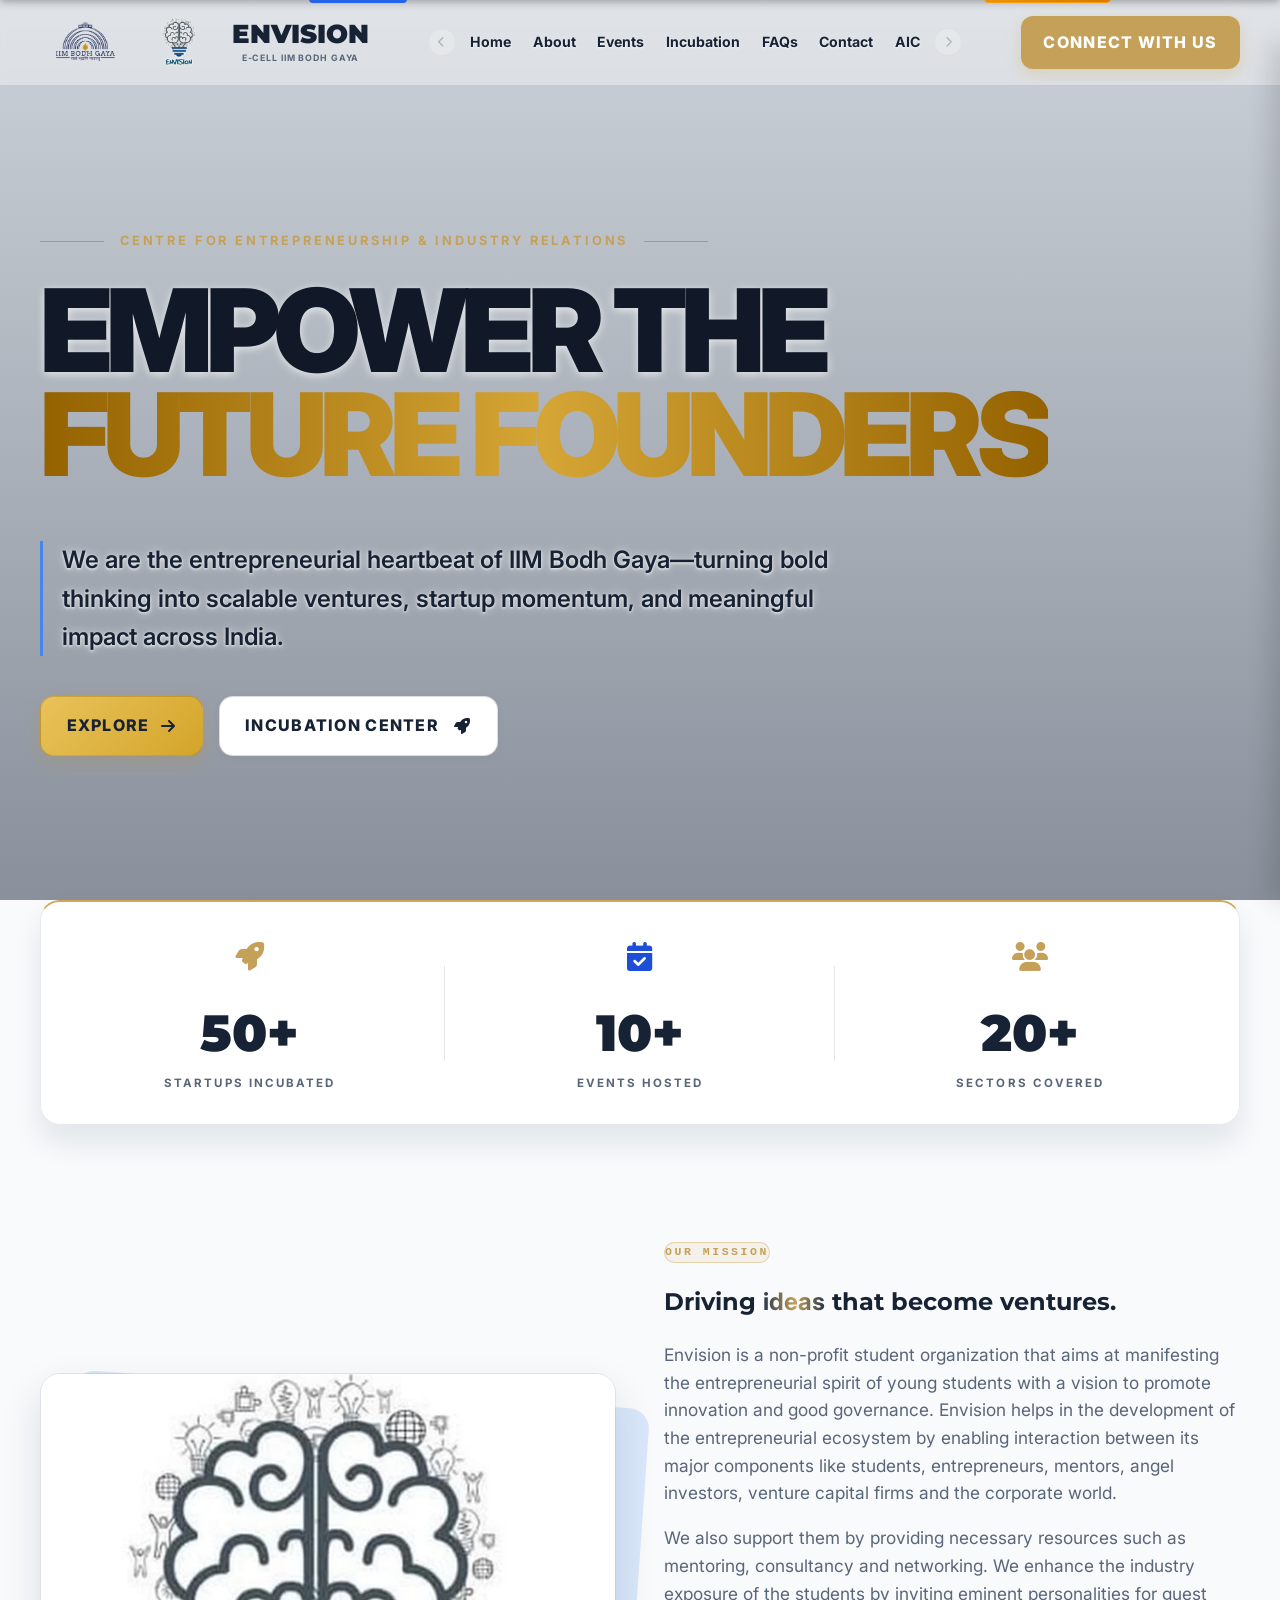
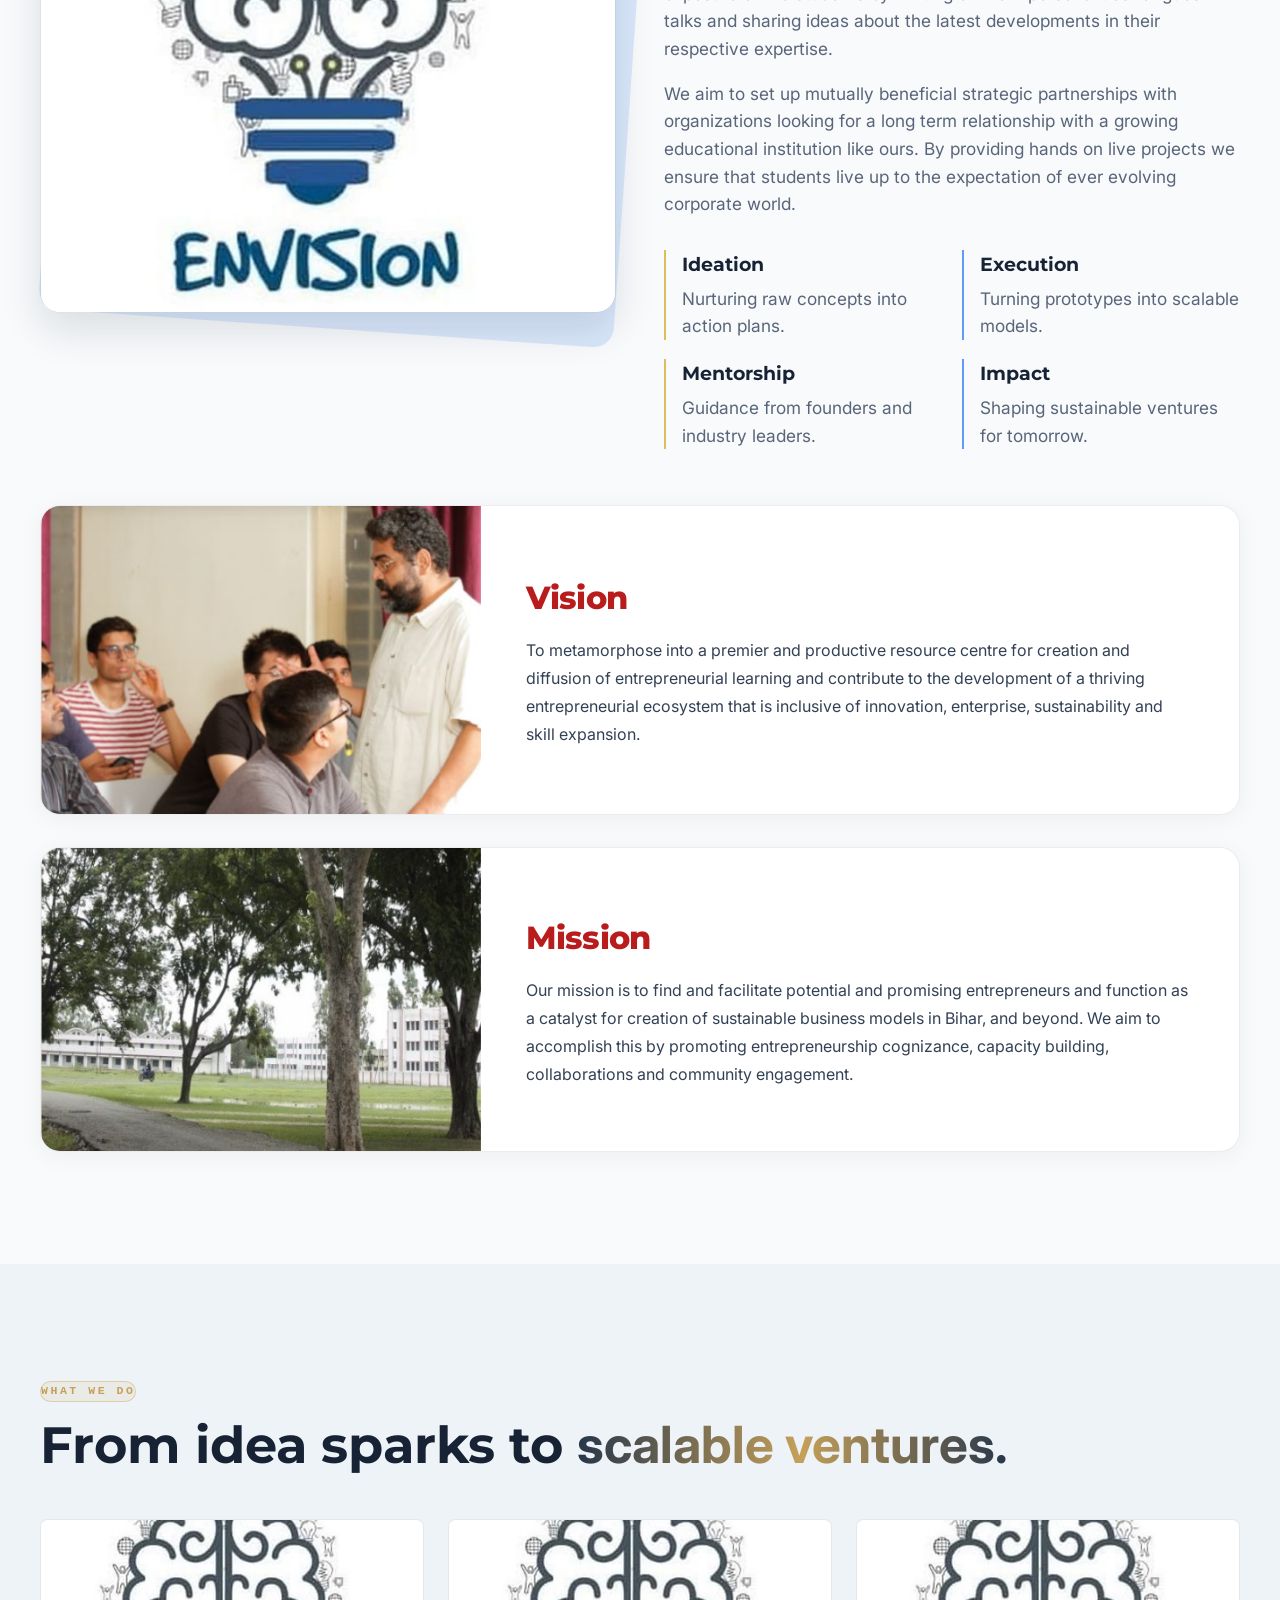
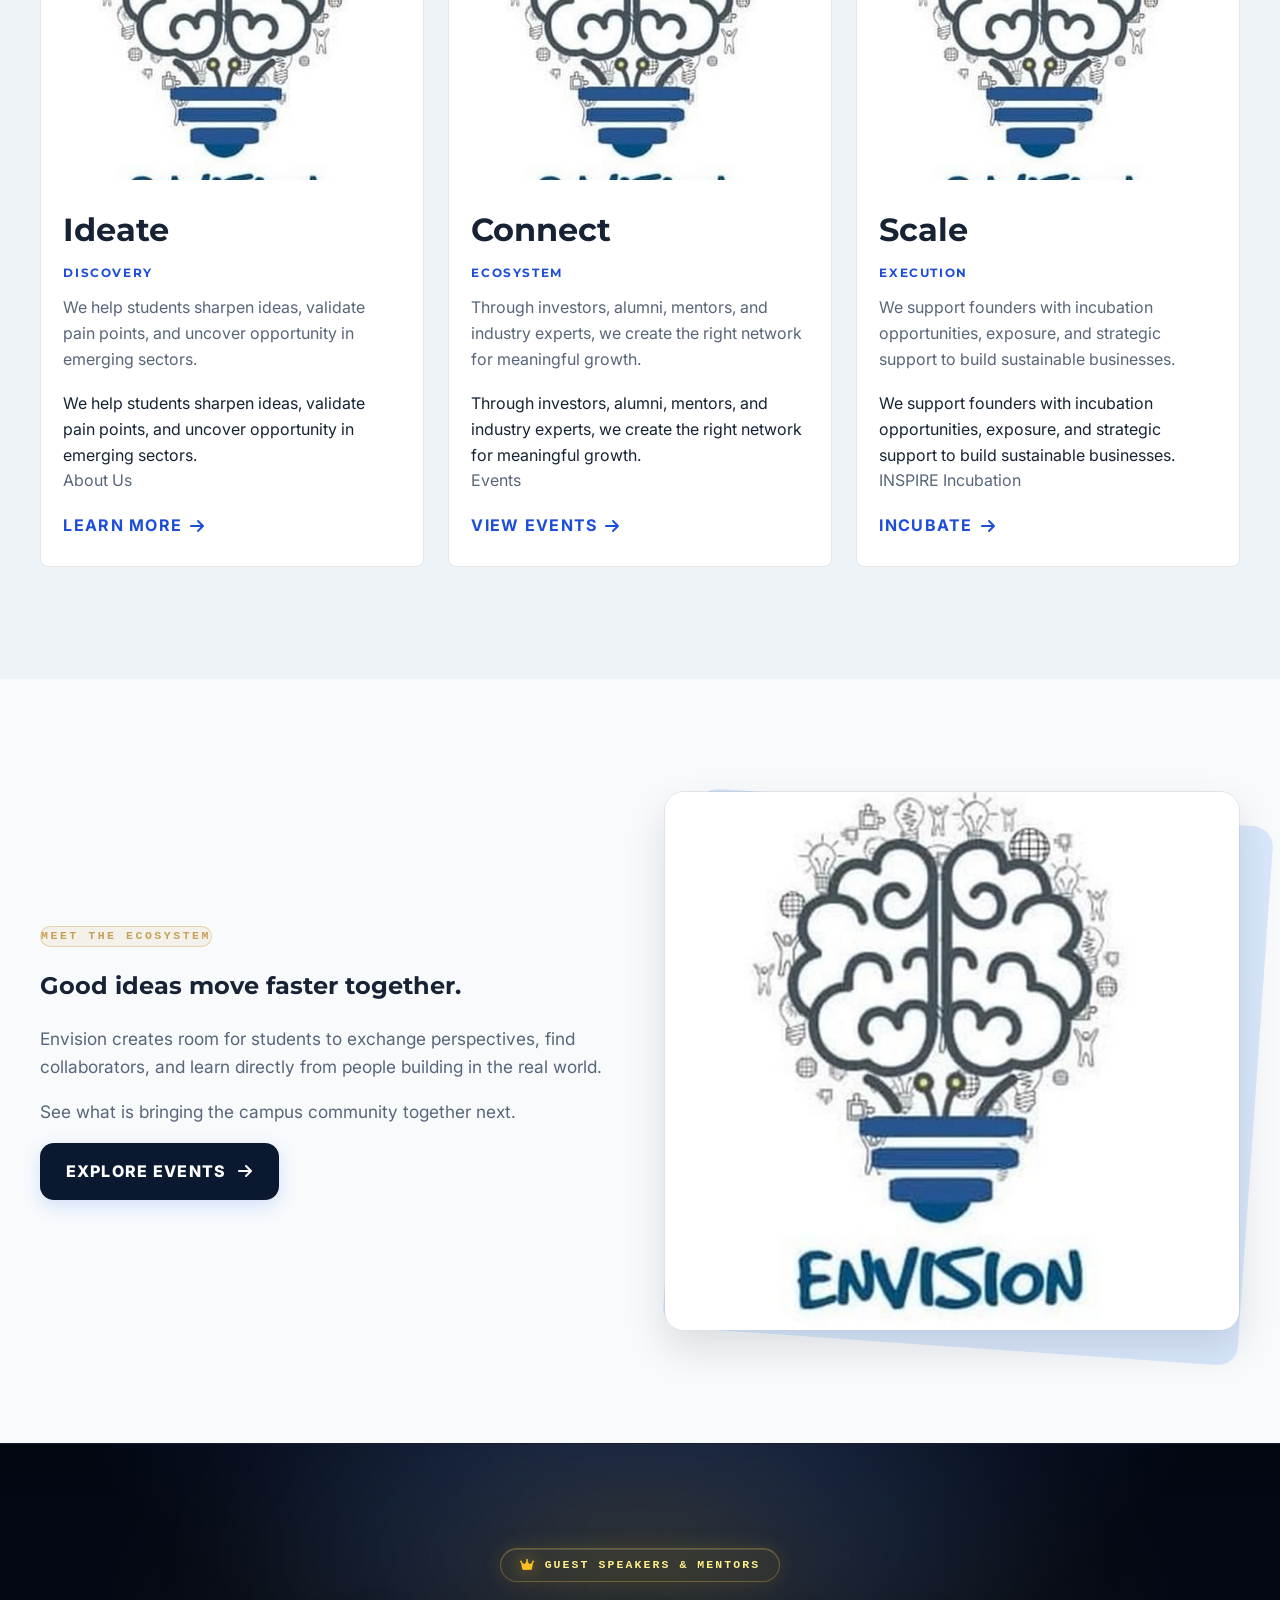
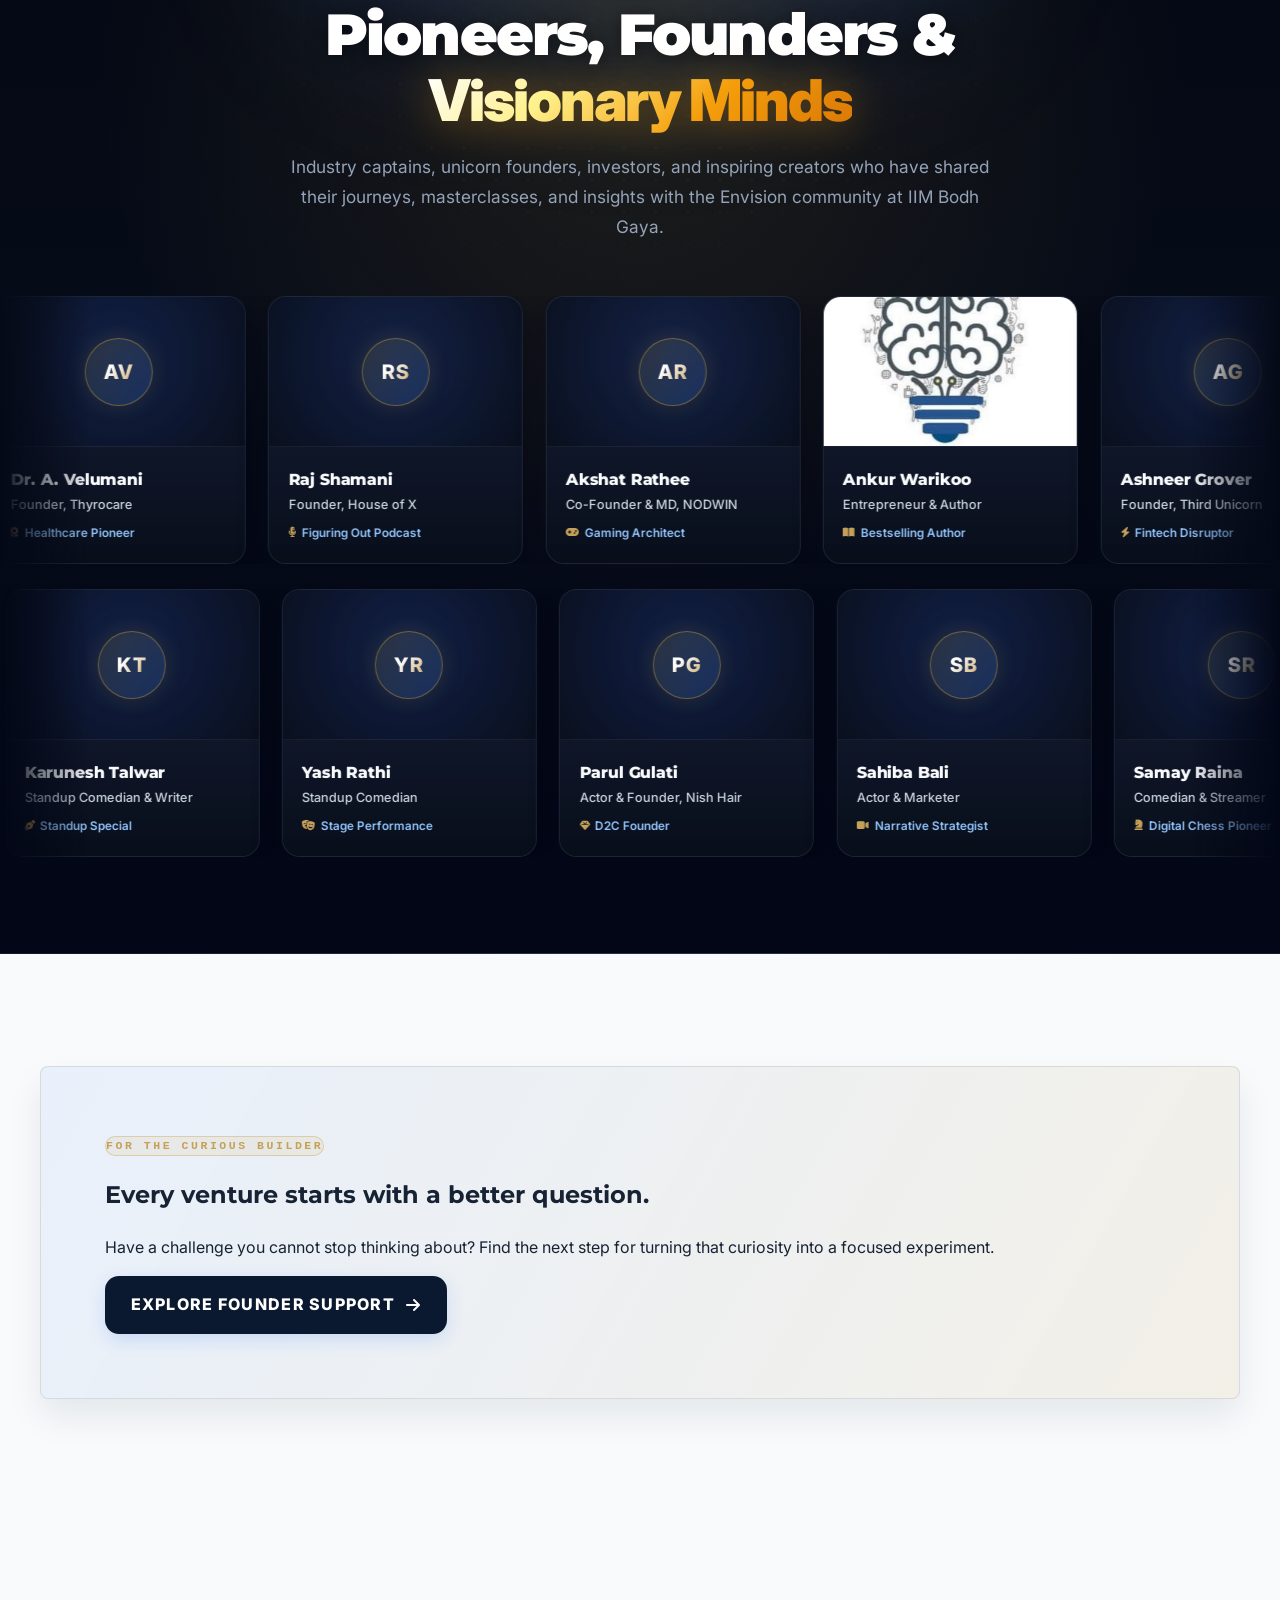
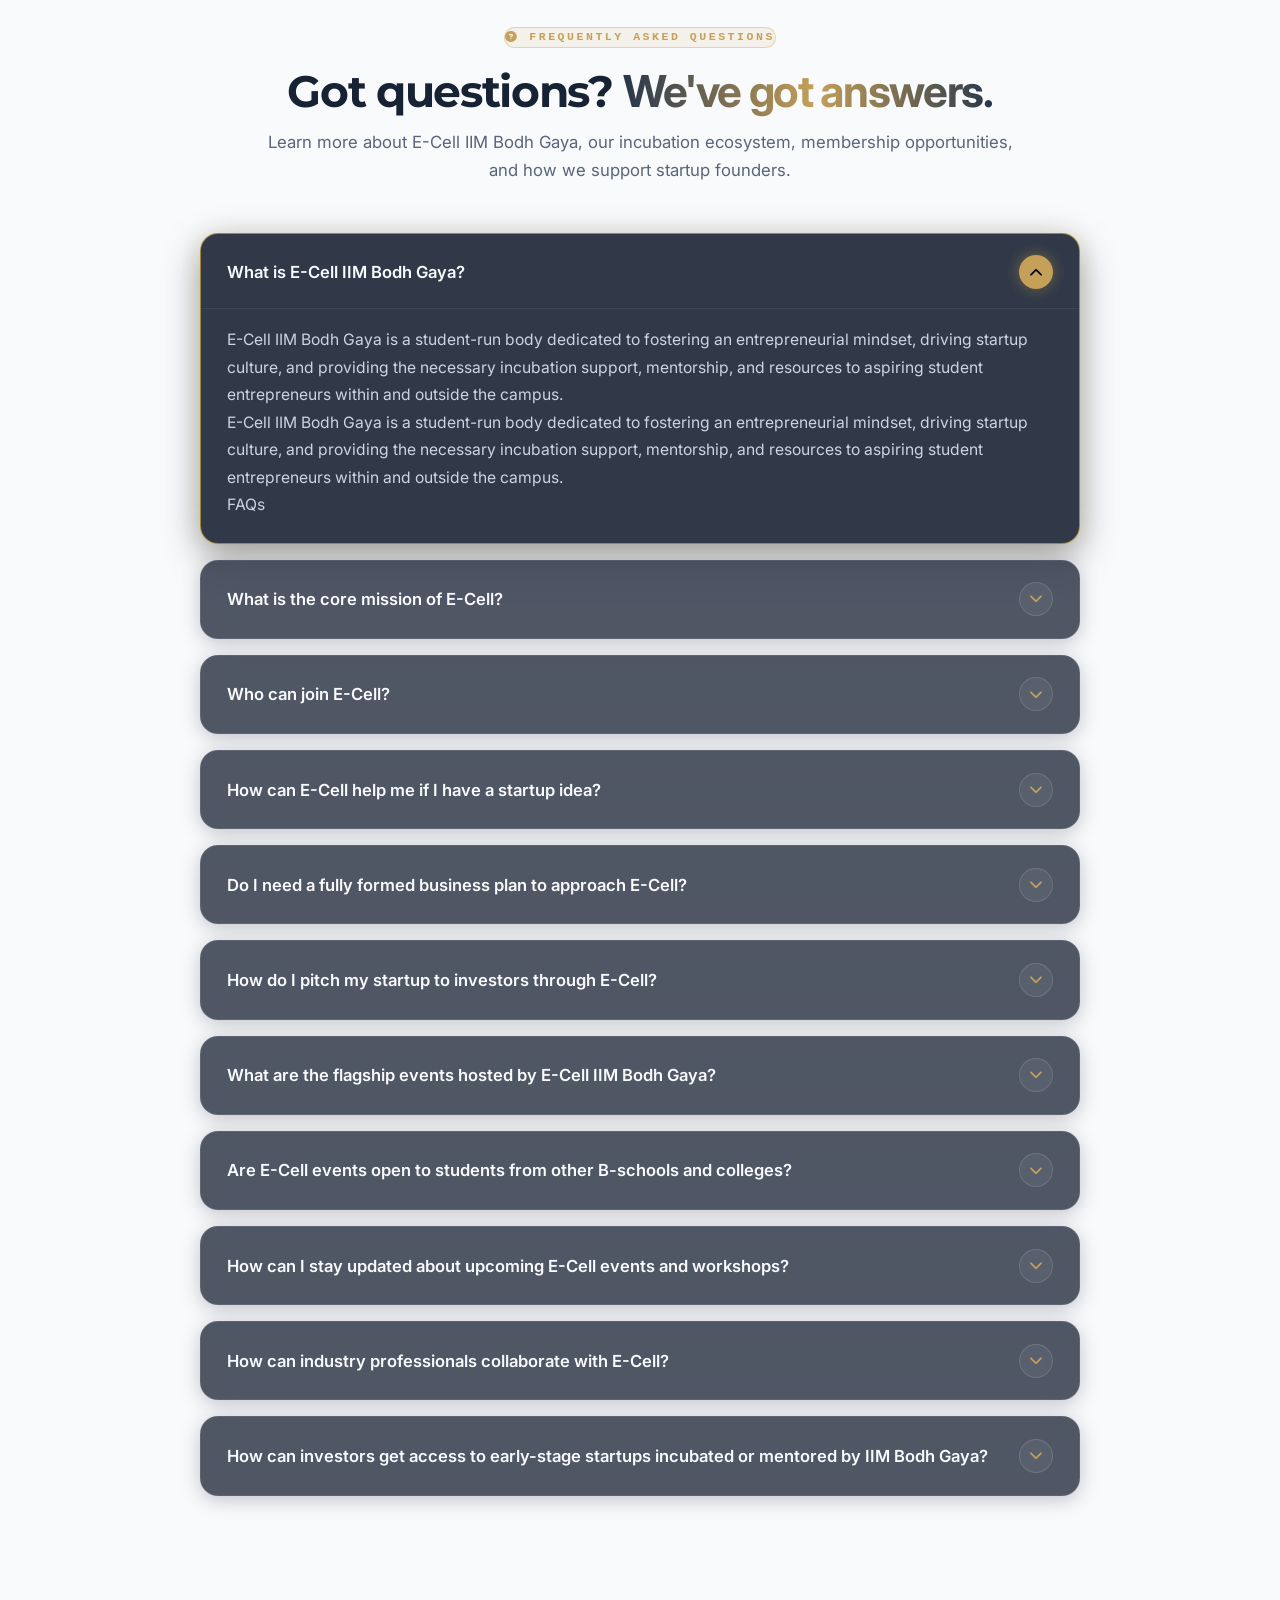
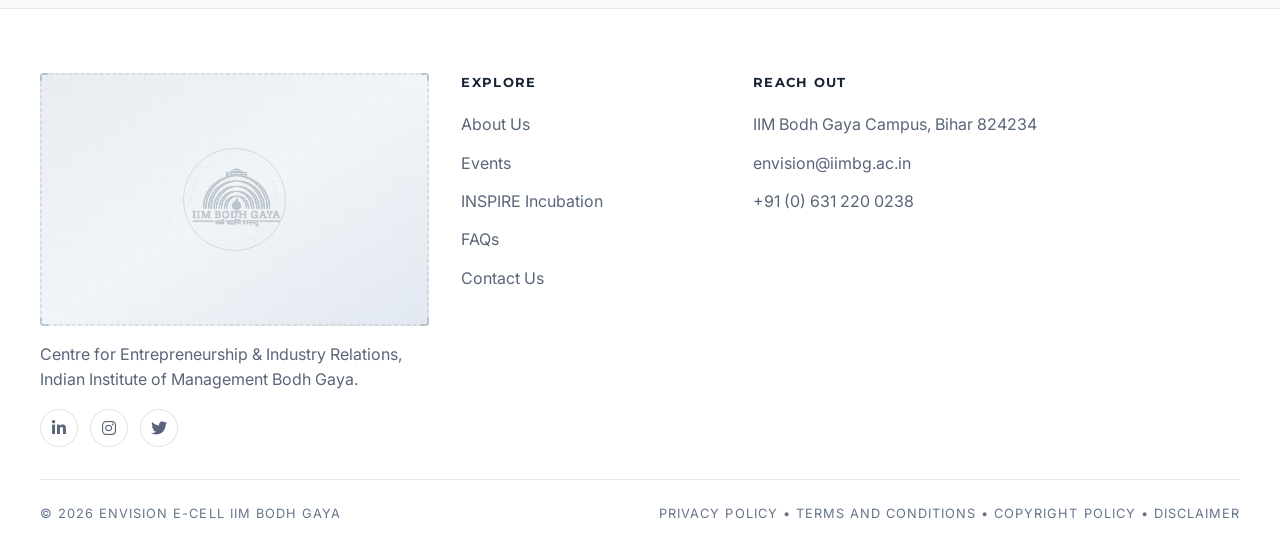
==== commit 03c2c4c0: "Add files via upload" ====
--- a/index.html
+++ b/index.html
@@ -86,7 +86,7 @@
   </header>
 
   <main>
-    <section class="hero has-cms-media" style="position: relative; overflow: hidden;"><div class="cms-hero-media-wrap pos-full" style="width: 100%; opacity: 0.75; height: 100%; filter: blur(7px);"><video class="cms-hero-media-el media-loaded" autoplay="" loop="" playsinline="" muted="" aria-hidden="true" src="uploads/iimbg_campus_view_1791976180732.mp4" data-src="uploads/iimbg_campus_view_1791976180732.mp4" style="object-fit: cover;"></video></div><div class="cms-hero-overlay overlay-vignette"></div>
+    <section class="hero has-cms-media" style="position: relative; overflow: hidden;"><div class="cms-hero-media-wrap pos-full" style="width: 100%; opacity: 0.8; height: 100%;"><video class="cms-hero-media-el media-loaded" autoplay="" loop="" playsinline="" muted="" aria-hidden="true" src="iimbg_campus_view.mp4" data-src="iimbg_campus_view.mp4" style="object-fit: cover;"></video></div><div class="cms-hero-overlay overlay-vignette"></div>
       
 
       <div class="hero-content reveal active" style="position: relative; z-index: 2;">
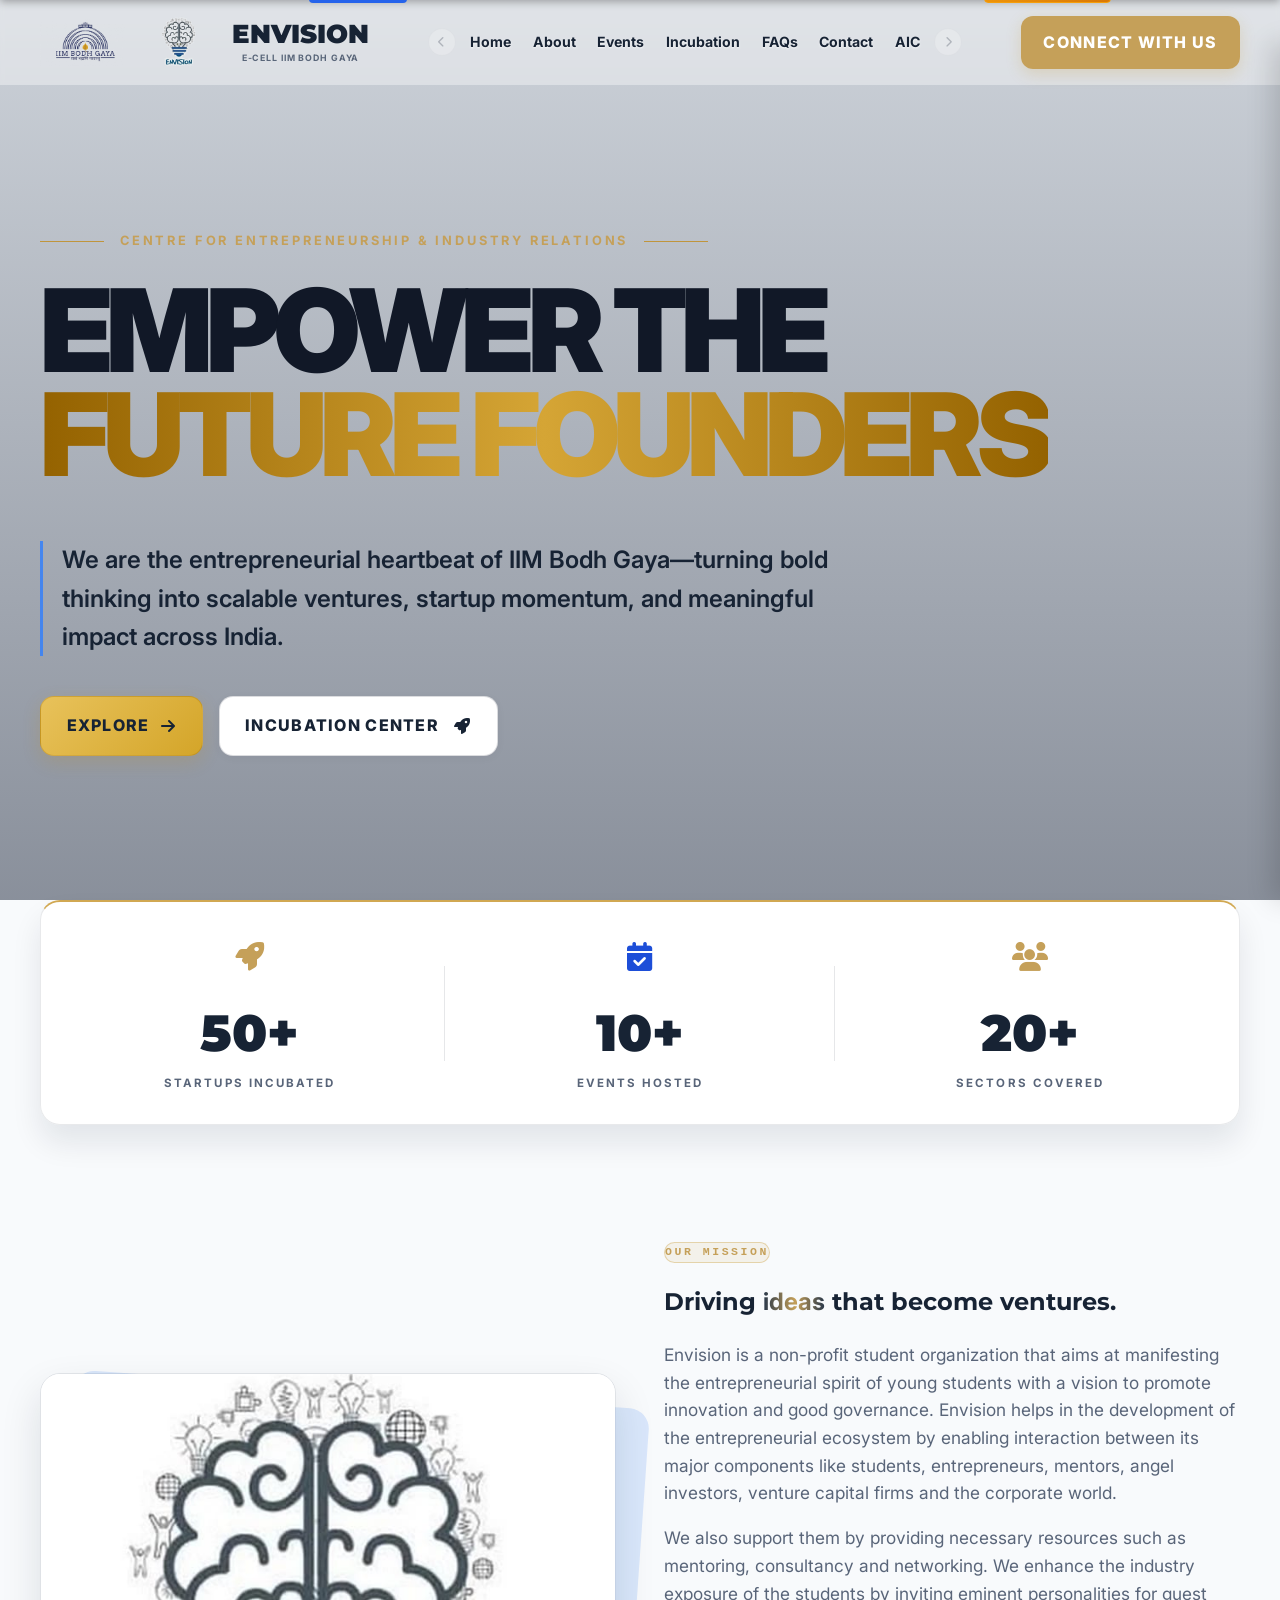
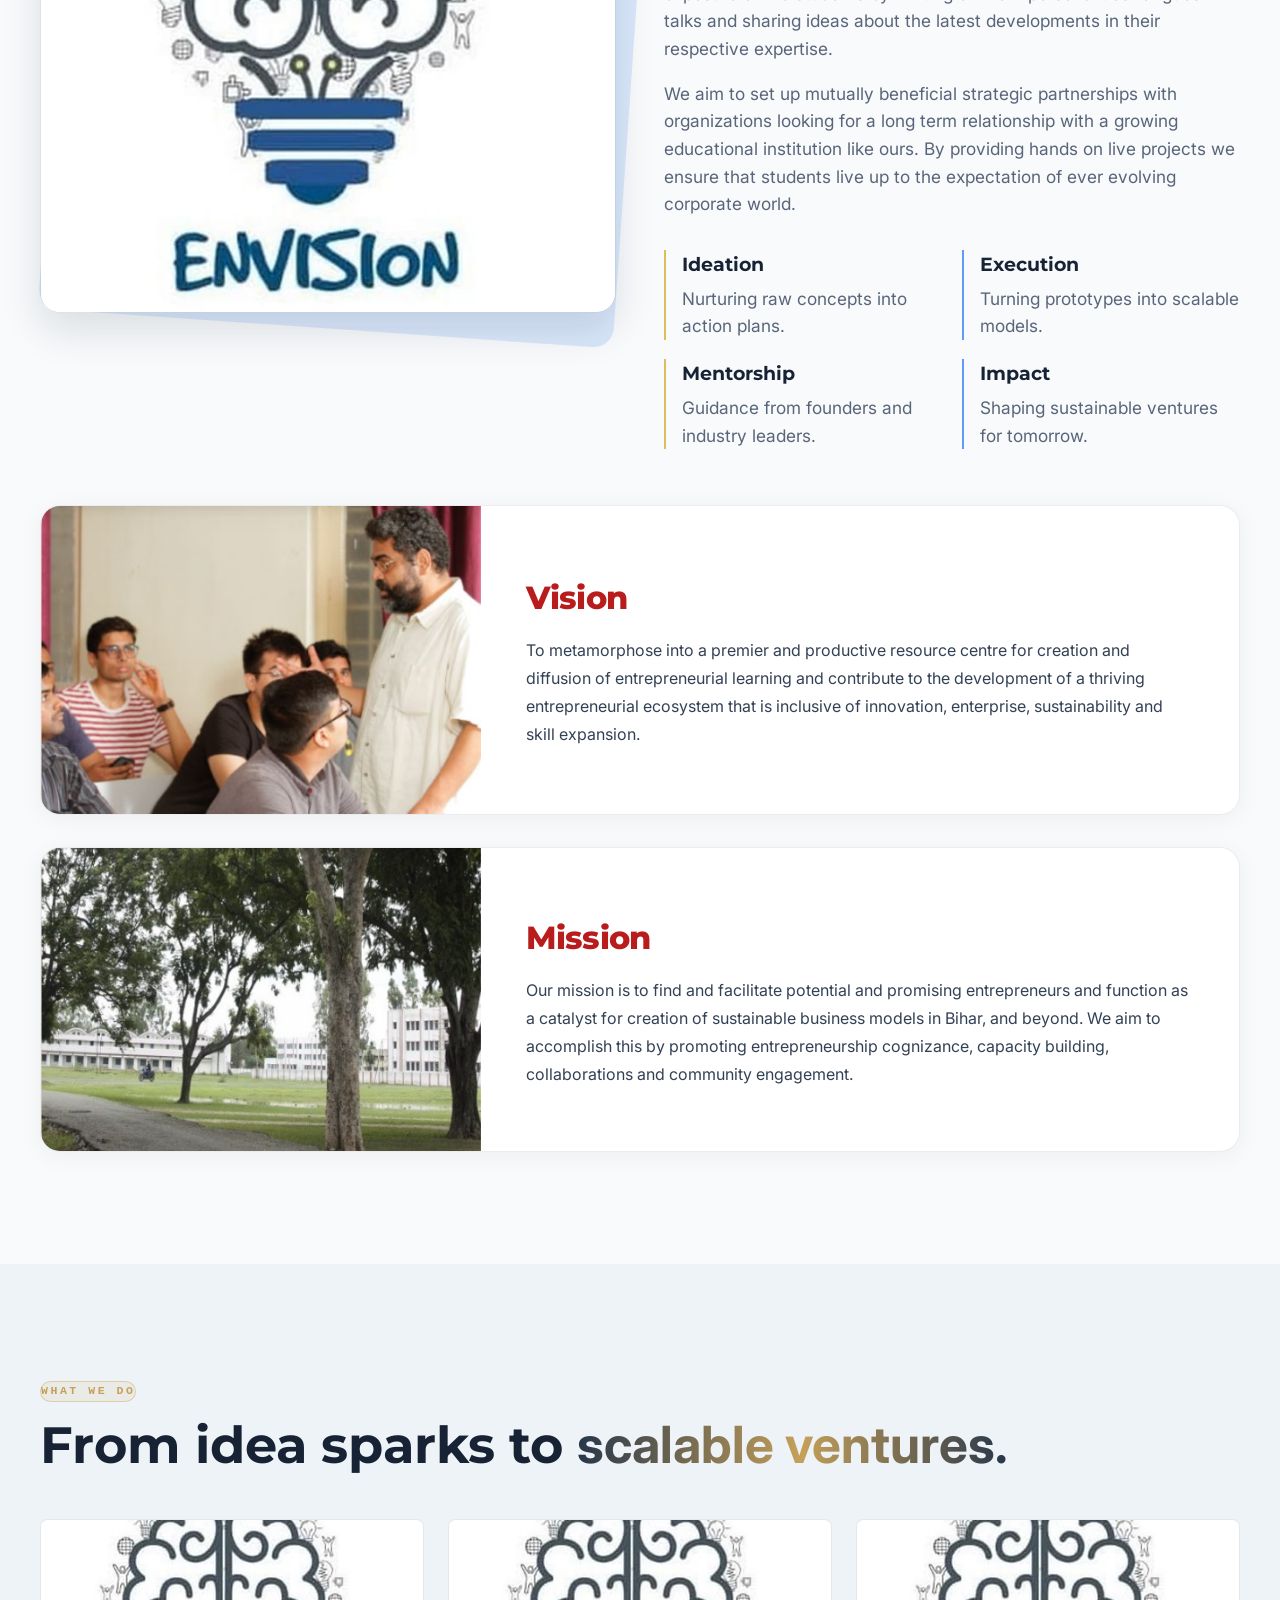
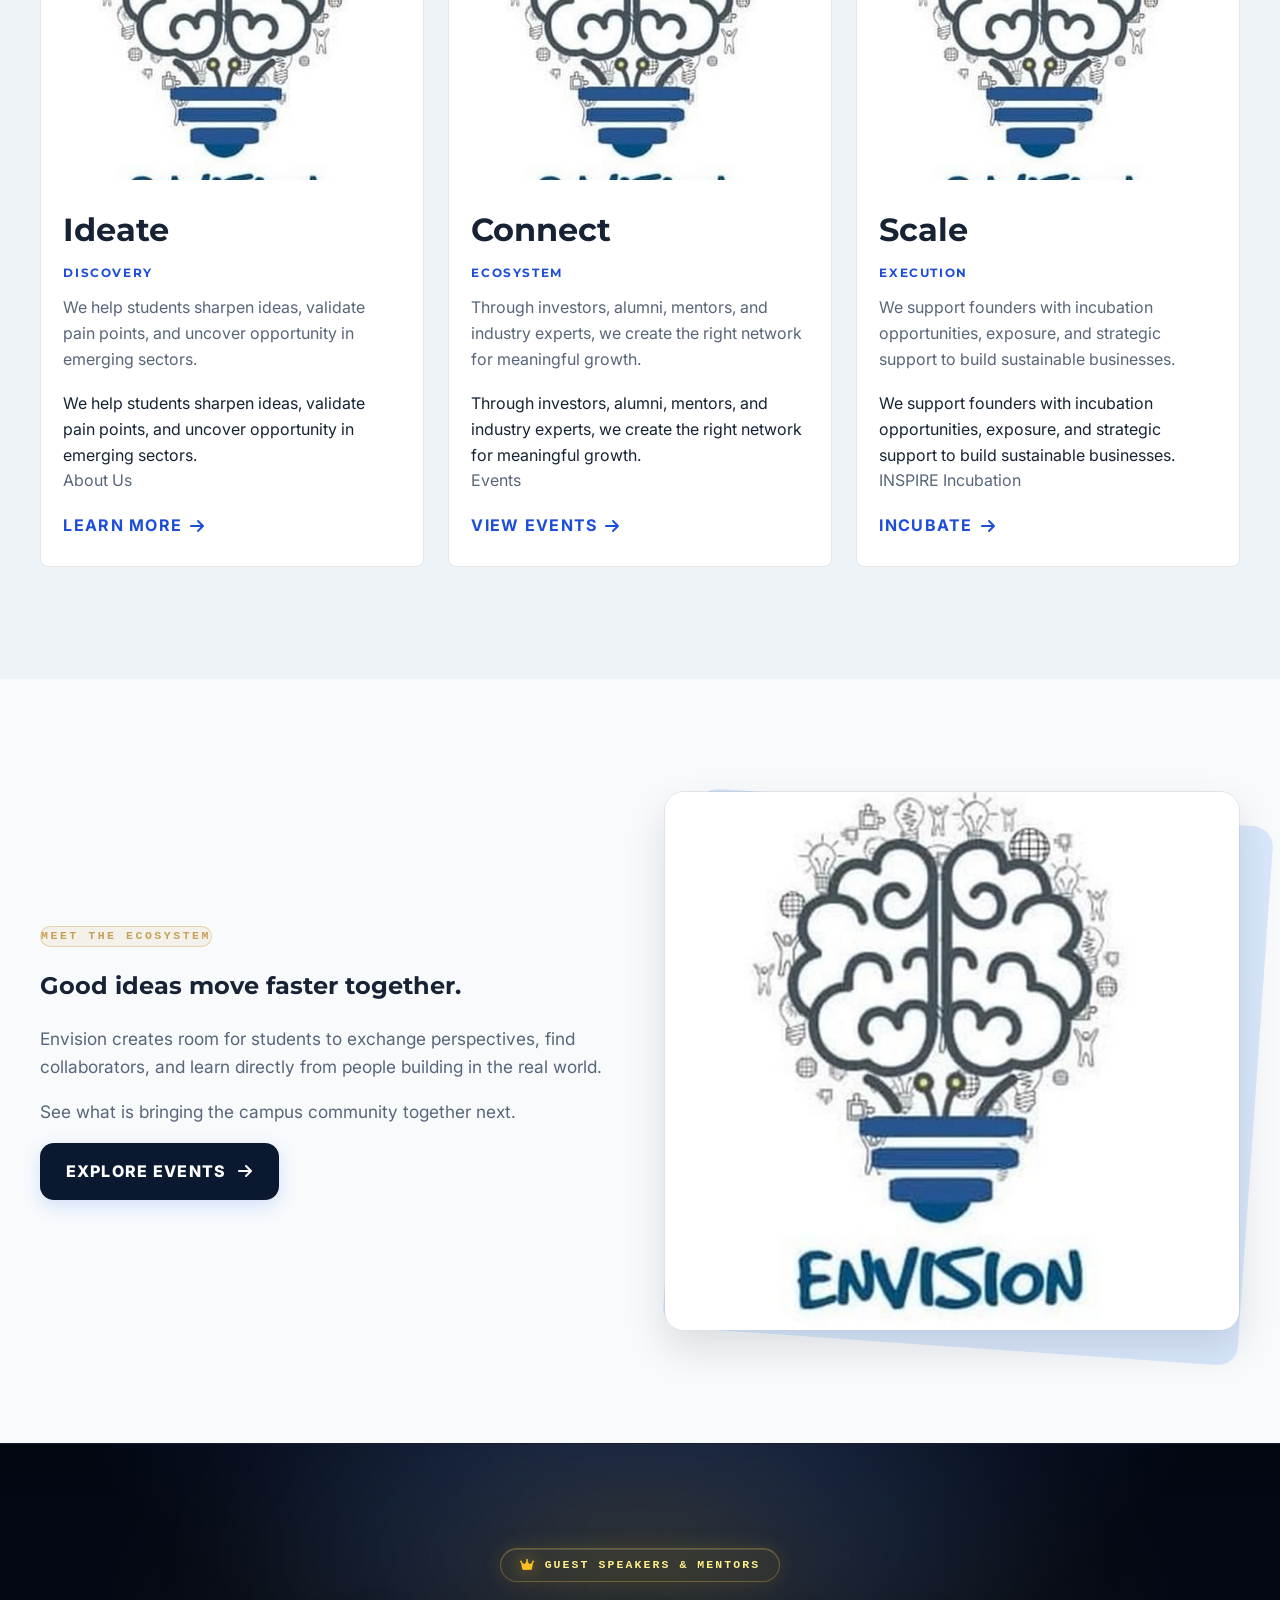
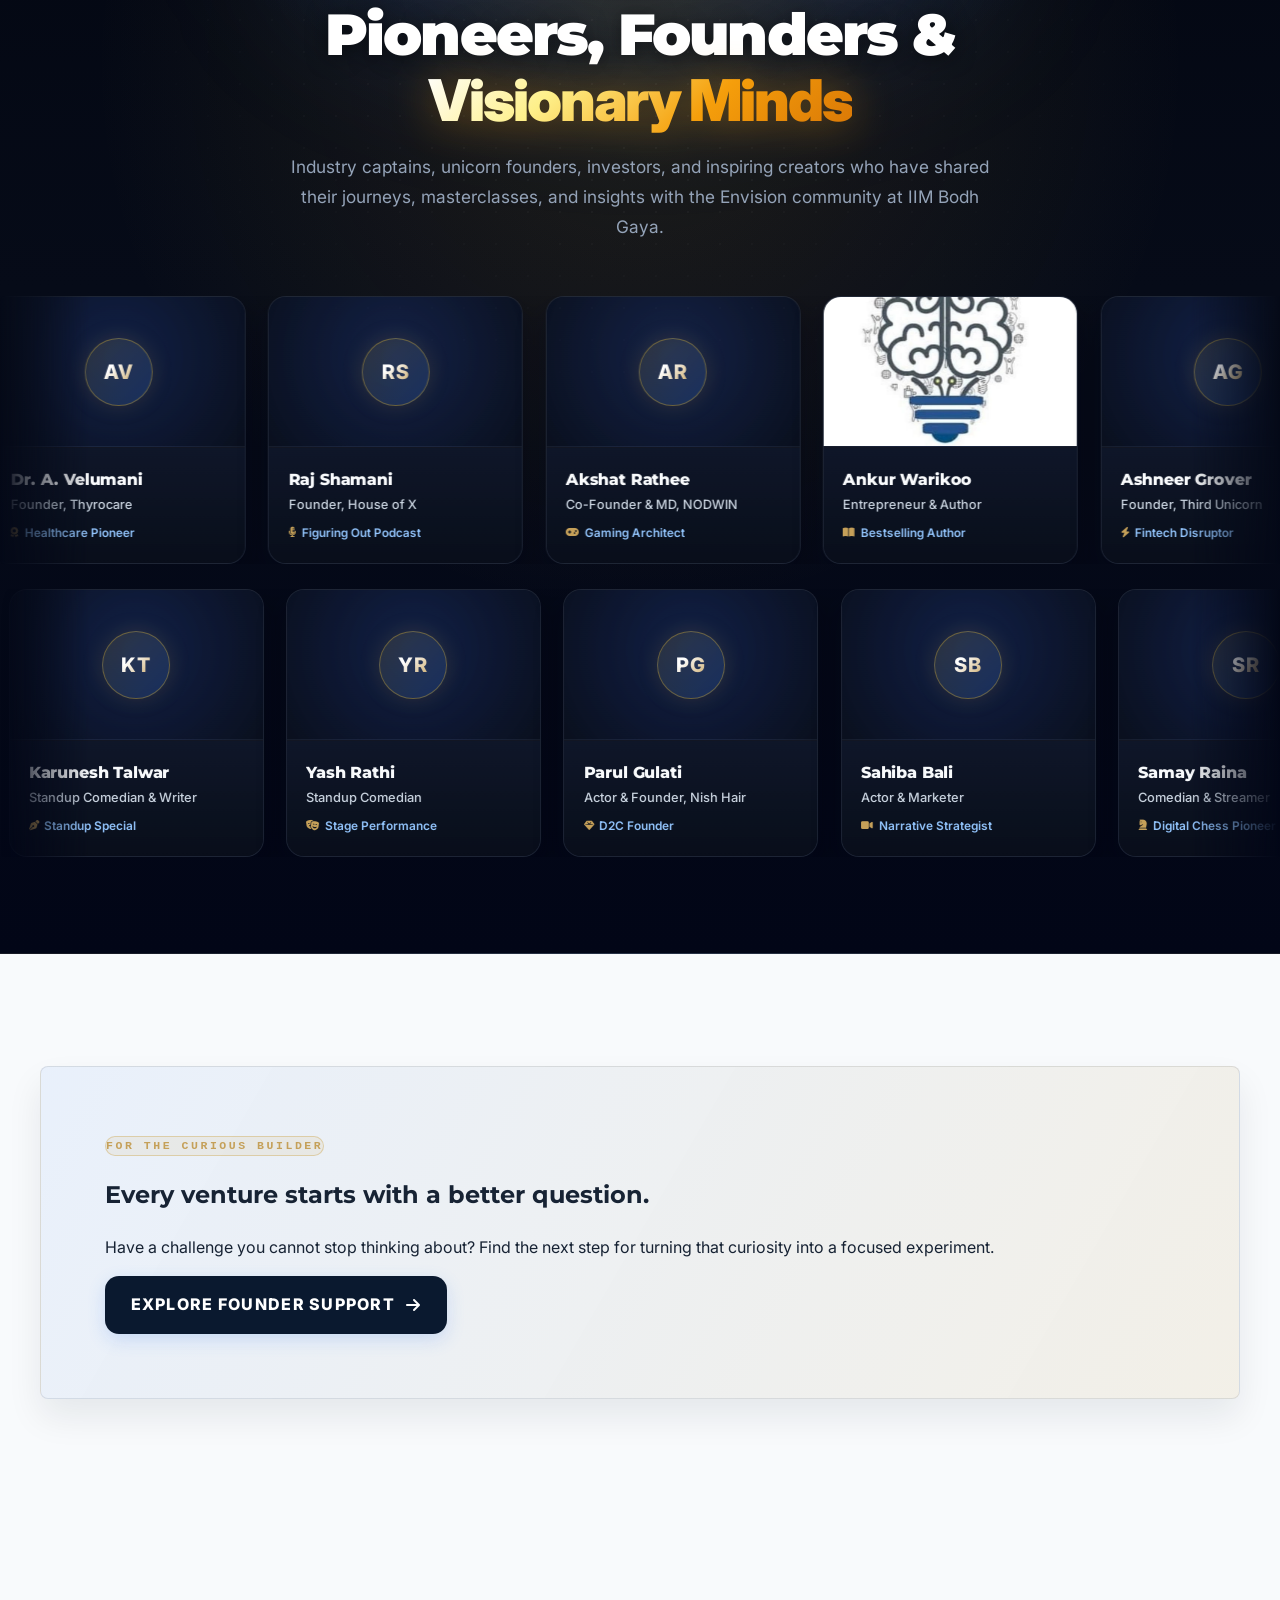
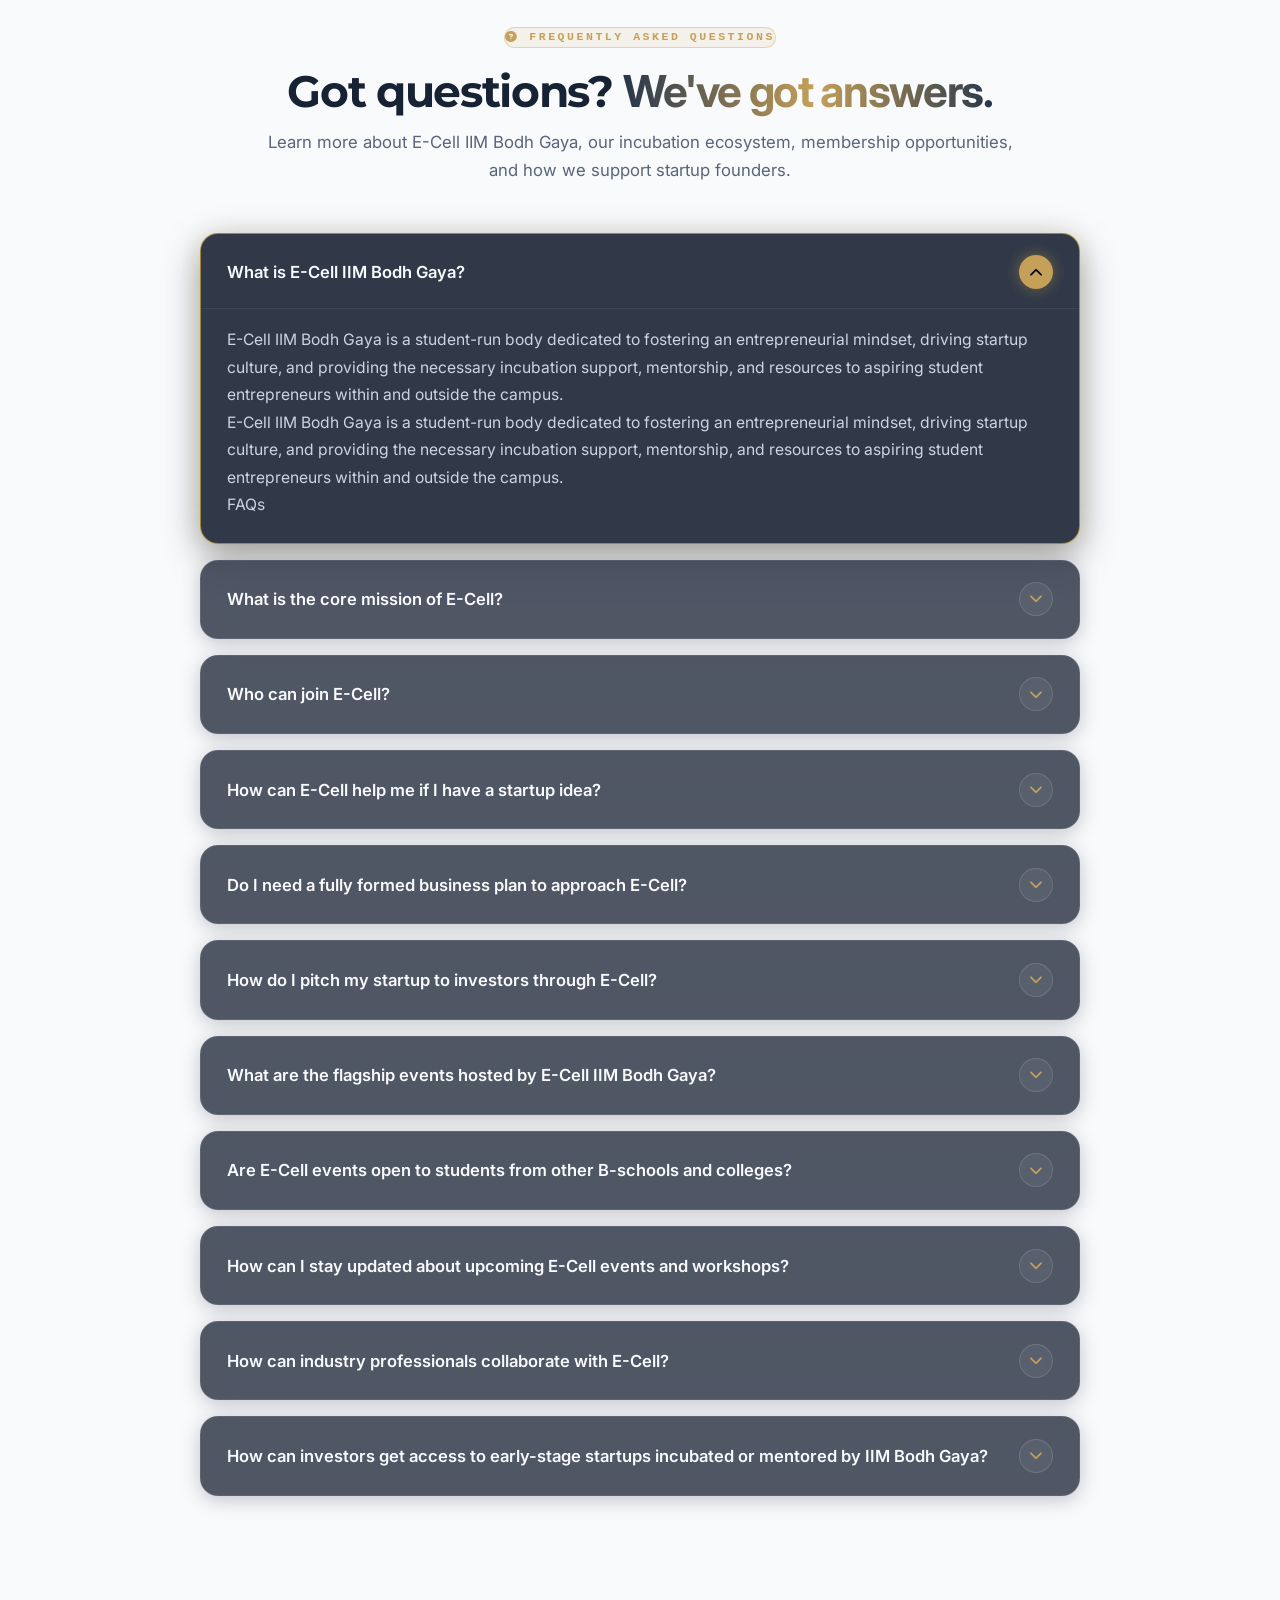
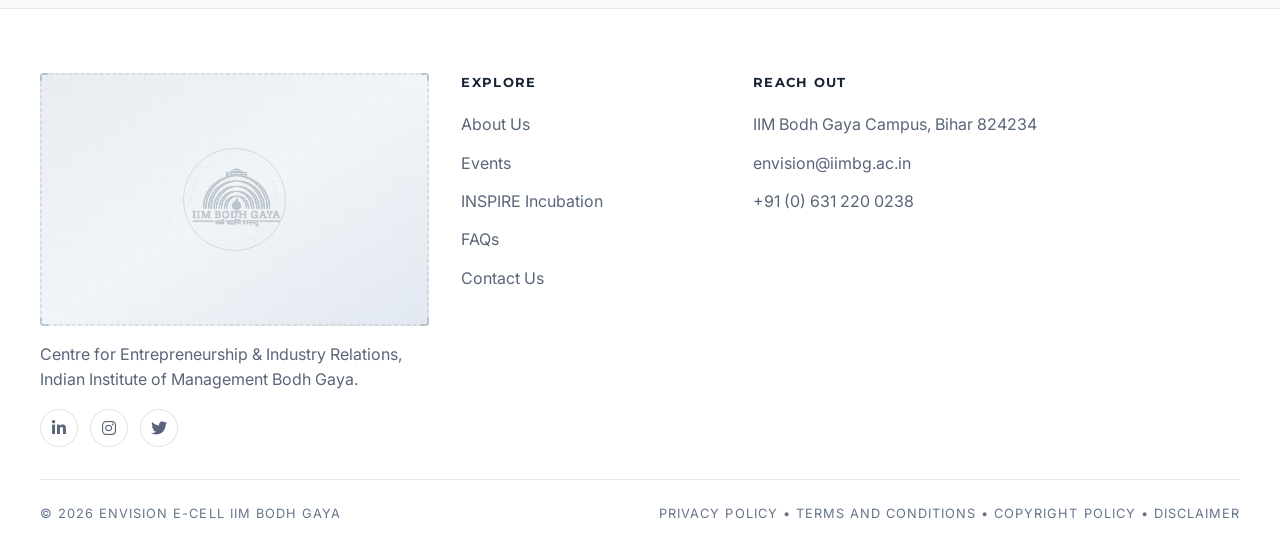
==== commit a1b18d43: "Add files via upload" ====
--- a/index.html
+++ b/index.html
@@ -94,7 +94,7 @@
 
         <h1 data-cms-id="txt_index_1">
           <span class="sub">Build the</span>
-          <span class="animated-word">NEXT BIG IDEA</span>
+          <span class="animated-word" data-pairs="Build the: NEXT BIG IDEA | Empower the: FUTURE FOUNDERS | Launch the: BOLD STARTUPS | Drive the: REAL IMPACT | Ignite the: STARTUP REVOLUTION">NEXT BIG IDEA</span>
         </h1>
 
         <p data-cms-id="txt_index_2" class="hero-copy">
@@ -880,6 +880,31 @@
 
 <script src="supabase-config.js"></script>
   <script src="cms.js"></script>
-
-
+  <script>
+    (function () {
+      function ensureRotating() {
+        var word = document.querySelector('.hero .animated-word, .page-hero .animated-word, .animated-word');
+        if (!word) return;
+        var h1 = word.closest('h1, [data-cms-id="txt_index_1"]');
+        if (h1 && !word.getAttribute('data-pairs')) {
+          word.setAttribute('data-pairs', 'Build the: NEXT BIG IDEA | Empower the: FUTURE FOUNDERS | Launch the: BOLD STARTUPS | Drive the: REAL IMPACT | Ignite the: STARTUP REVOLUTION');
+        }
+        if (typeof window.initRotatingWords === 'function') {
+          window.initRotatingWords(document);
+        }
+      }
+      if (document.readyState === 'loading') {
+        document.addEventListener('DOMContentLoaded', ensureRotating);
+      } else {
+        ensureRotating();
+      }
+      window.addEventListener('load', ensureRotating);
+      window.addEventListener('supabaseReady', function () {
+        setTimeout(ensureRotating, 200);
+        setTimeout(ensureRotating, 800);
+      });
+      setTimeout(ensureRotating, 400);
+      setTimeout(ensureRotating, 1200);
+    })();
+  </script>
 </body></html>
--- a/styles.css
+++ b/styles.css
@@ -425,6 +425,8 @@
   font-size: clamp(3.2rem, 9vw, 10rem);
   margin: 0;
   text-transform: uppercase;
+  color: #111827;
+  text-shadow: none !important;
 }
 
 .hero h1 .sub,
@@ -432,6 +434,8 @@
 .sub {
   display: block;
   margin-top: 0.2rem;
+  color: #111827;
+  text-shadow: none !important;
   transition: opacity 0.28s cubic-bezier(0.4, 0, 0.2, 1), transform 0.28s cubic-bezier(0.4, 0, 0.2, 1);
   will-change: transform, opacity;
 }
@@ -460,7 +464,10 @@
   background: linear-gradient(90deg, #946200, #d5a535, #946200);
   -webkit-background-clip: text;
   background-clip: text;
+  -webkit-text-fill-color: transparent;
   color: transparent;
+  text-shadow: none !important;
+  filter: none !important;
 }
 
 .hero-copy {
@@ -891,13 +898,13 @@
 
 .page-hero-inspire h1 {
   color: #111827;
-  text-shadow: 0 2px 8px rgba(255, 255, 255, 0.65);
+  text-shadow: none !important;
 }
 
 .page-hero-inspire p {
   color: #172334;
   font-weight: 600;
-  text-shadow: 0 1px 3px rgba(255, 255, 255, 0.9), 0 0 10px rgba(255, 255, 255, 0.55);
+  text-shadow: none;
 }
 
 .page-hero h1 {
@@ -1353,7 +1360,7 @@
 .hero h1,
 .hero h2 {
   color: #111827;
-  text-shadow: 0 2px 8px rgba(255, 255, 255, 0.7);
+  text-shadow: none !important;
 }
 
 .hero h1 .animated-word,
@@ -1364,24 +1371,25 @@
   background-clip: text;
   -webkit-text-fill-color: transparent;
   color: transparent;
-  text-shadow: none;
+  text-shadow: none !important;
+  filter: none !important;
 }
 
 .hero-copy {
   color: #172334;
   font-weight: 600;
-  text-shadow: 0 1px 3px rgba(255, 255, 255, 0.9), 0 0 10px rgba(255, 255, 255, 0.6);
+  text-shadow: none;
 }
 
 .page-hero h1 {
   color: #111827;
-  text-shadow: 0 2px 8px rgba(255, 255, 255, 0.55);
+  text-shadow: none !important;
 }
 
 .page-hero p {
   color: #172334;
   font-weight: 600;
-  text-shadow: 0 1px 3px rgba(255, 255, 255, 0.8);
+  text-shadow: none;
 }
 
 .btn-primary {
@@ -3866,12 +3874,7 @@
 }
 
 .cms-hero-overlay.overlay-vignette {
-  background: linear-gradient(180deg, rgba(15, 23, 42, 0.15) 0%, rgba(15, 23, 42, 0.45) 100%);
-}
-
-[data-theme="dark"] .cms-hero-overlay.overlay-vignette,
-.dark .cms-hero-overlay.overlay-vignette {
-  background: linear-gradient(180deg, rgba(15, 23, 42, 0.35) 0%, rgba(15, 23, 42, 0.8) 100%);
+  background: linear-gradient(180deg, rgba(255, 255, 255, 0.25) 0%, rgba(255, 255, 255, 0.1) 40%, rgba(15, 23, 42, 0.35) 100%);
 }
 
 .cms-hero-overlay.overlay-navy {
@@ -3898,4 +3901,4 @@
   margin: 0 !important;
   padding: 0 !important;
   border: 0 !important;
-}+}
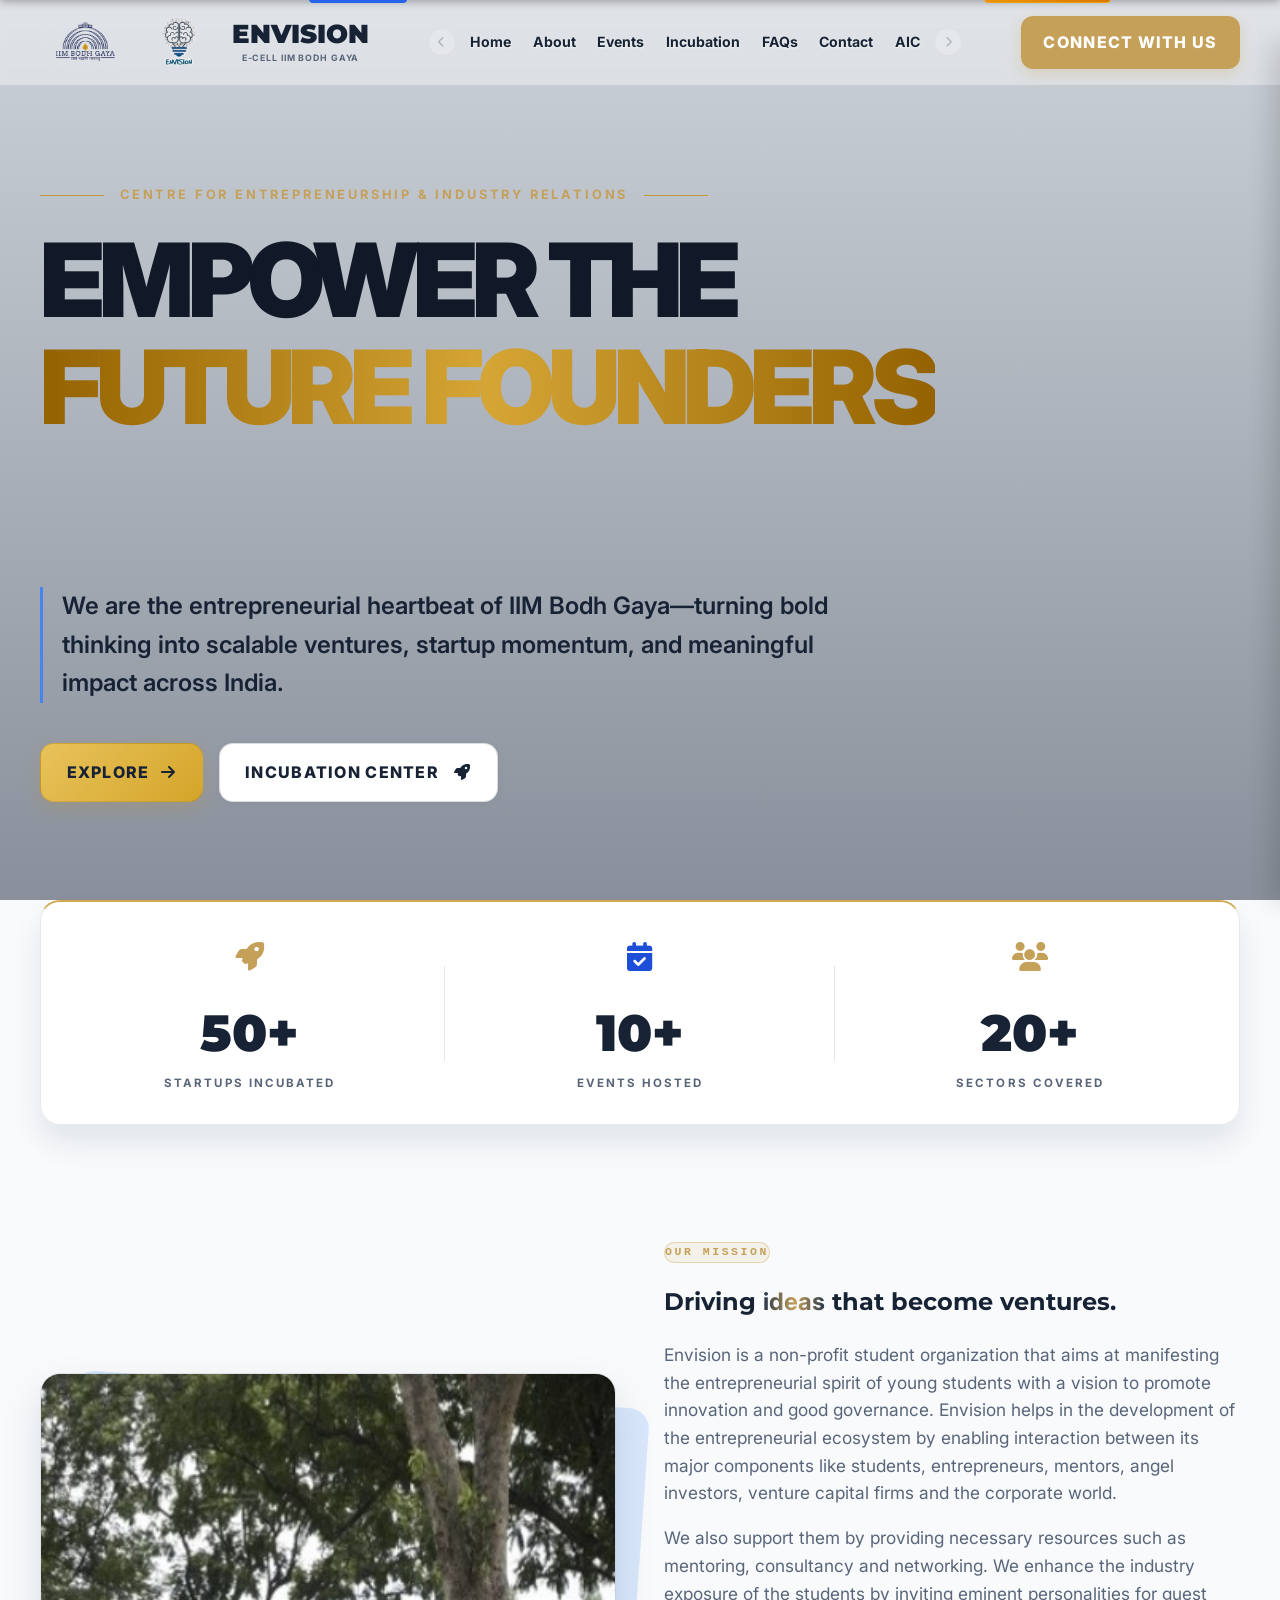
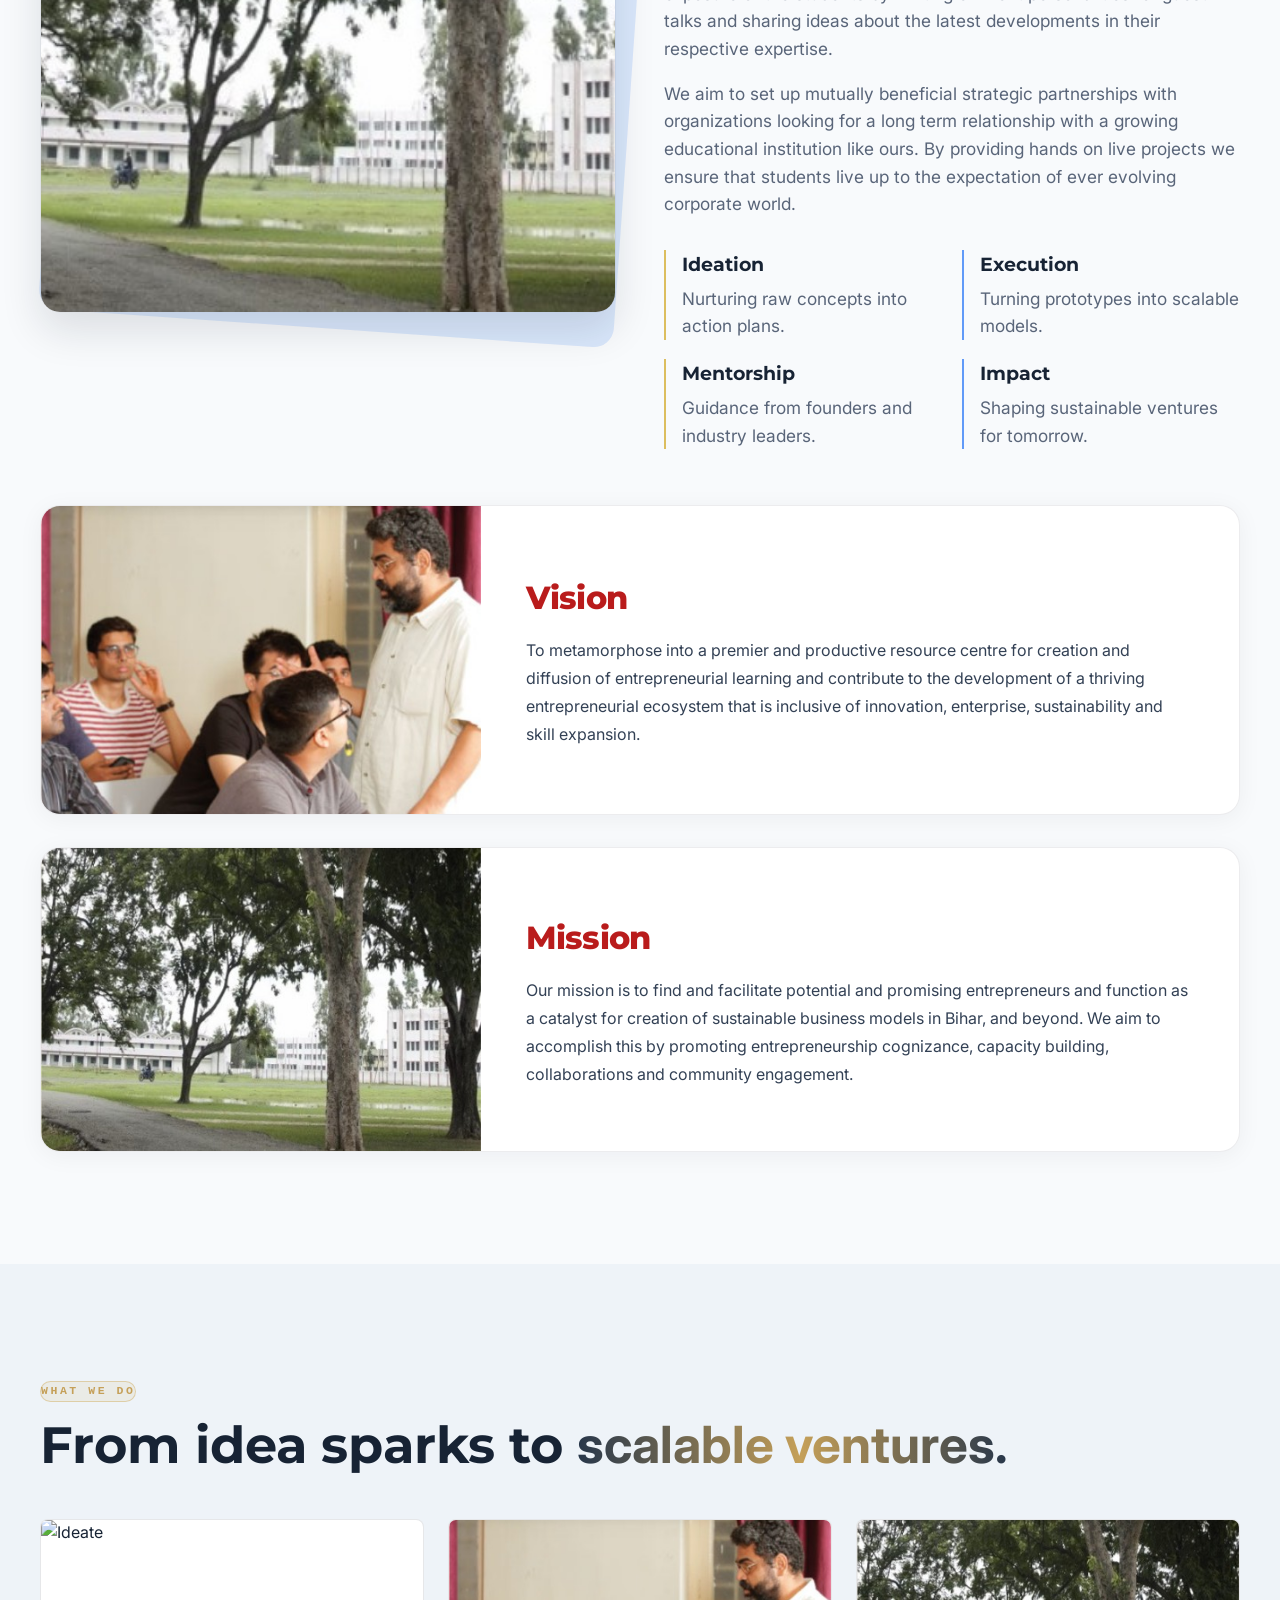
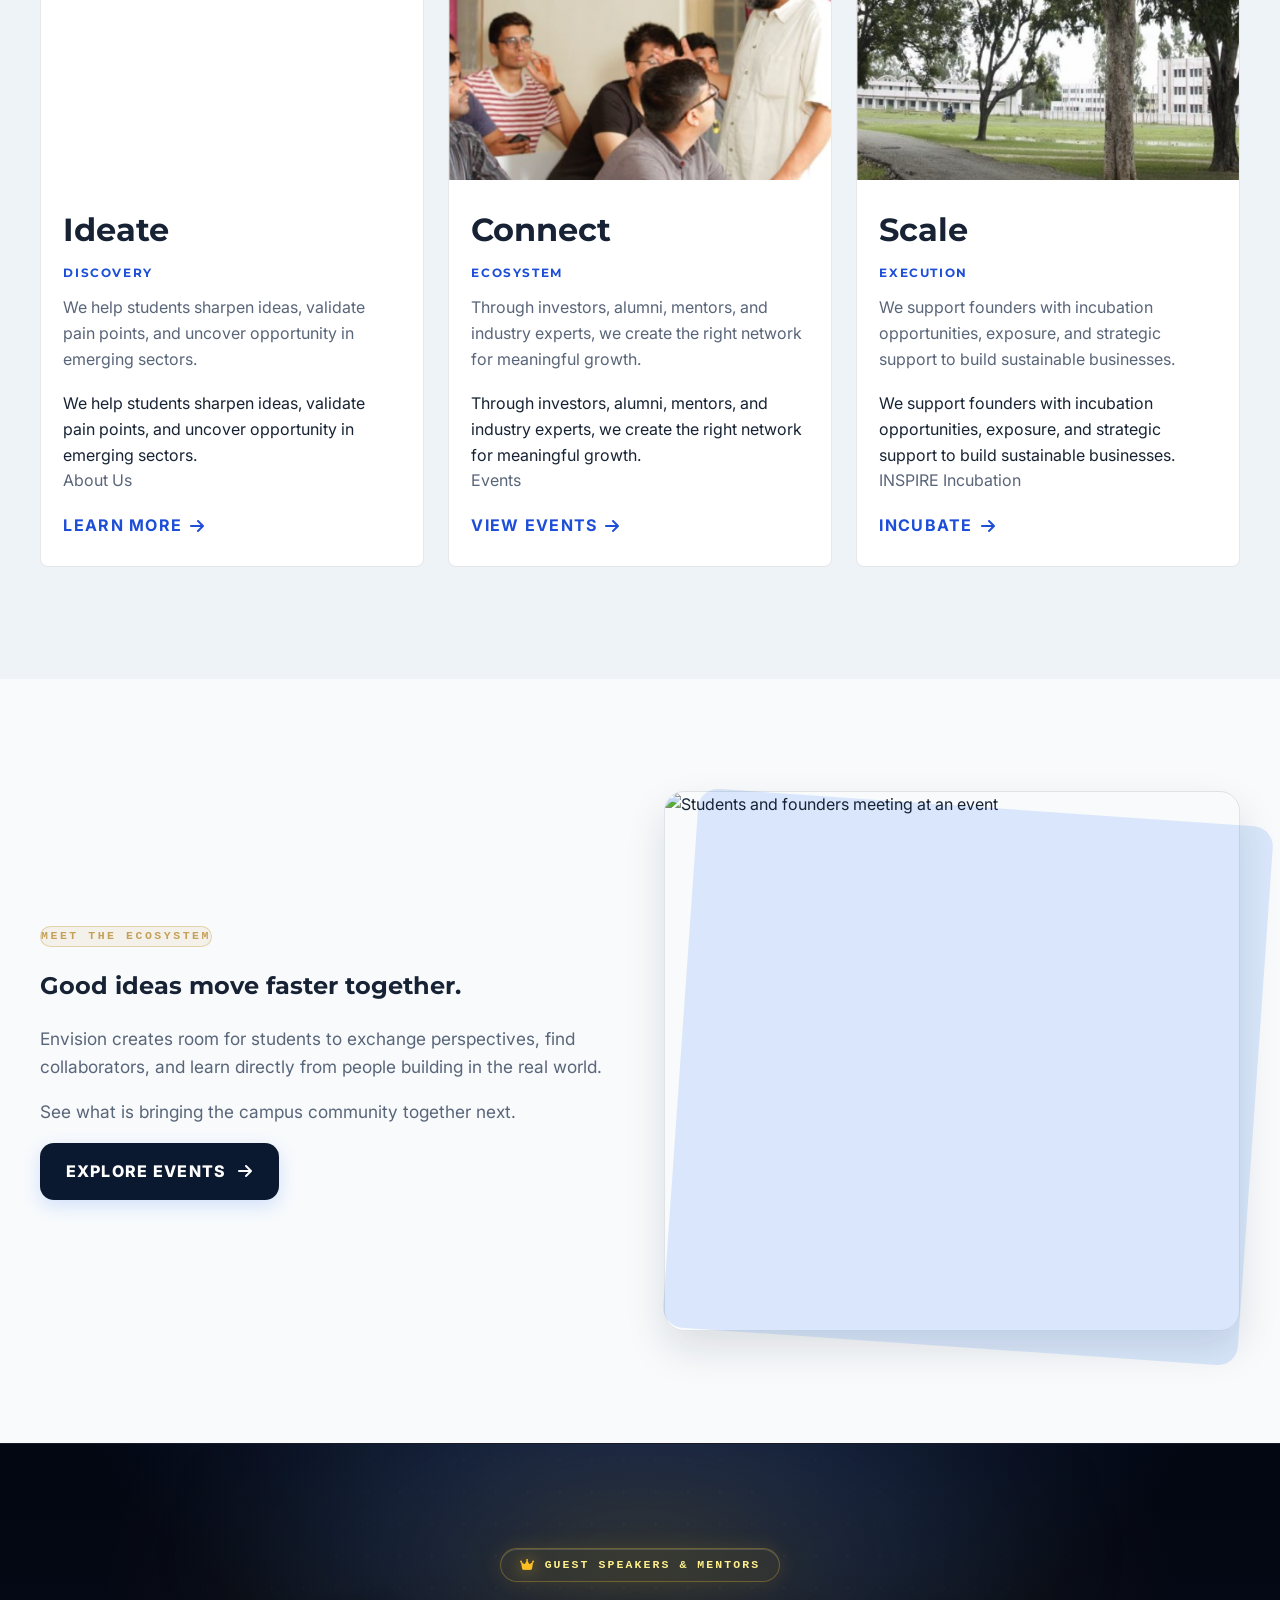
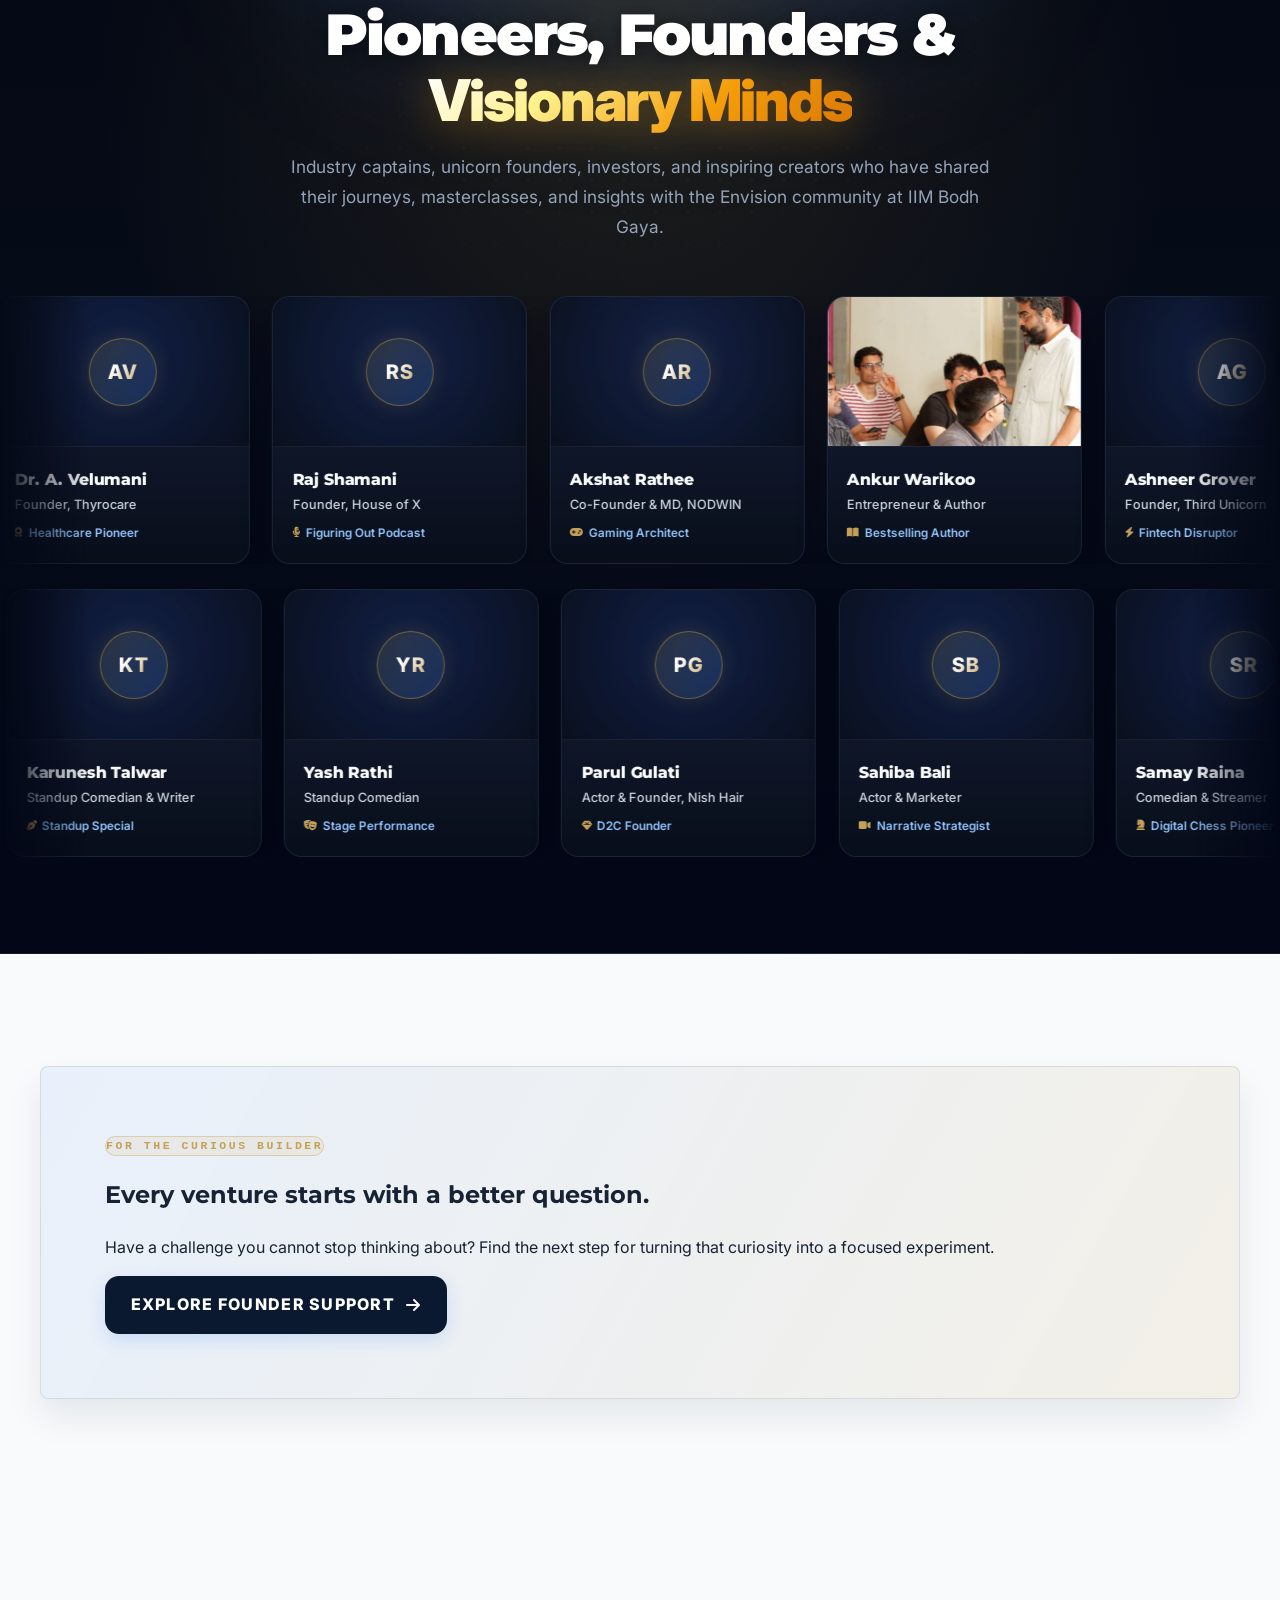
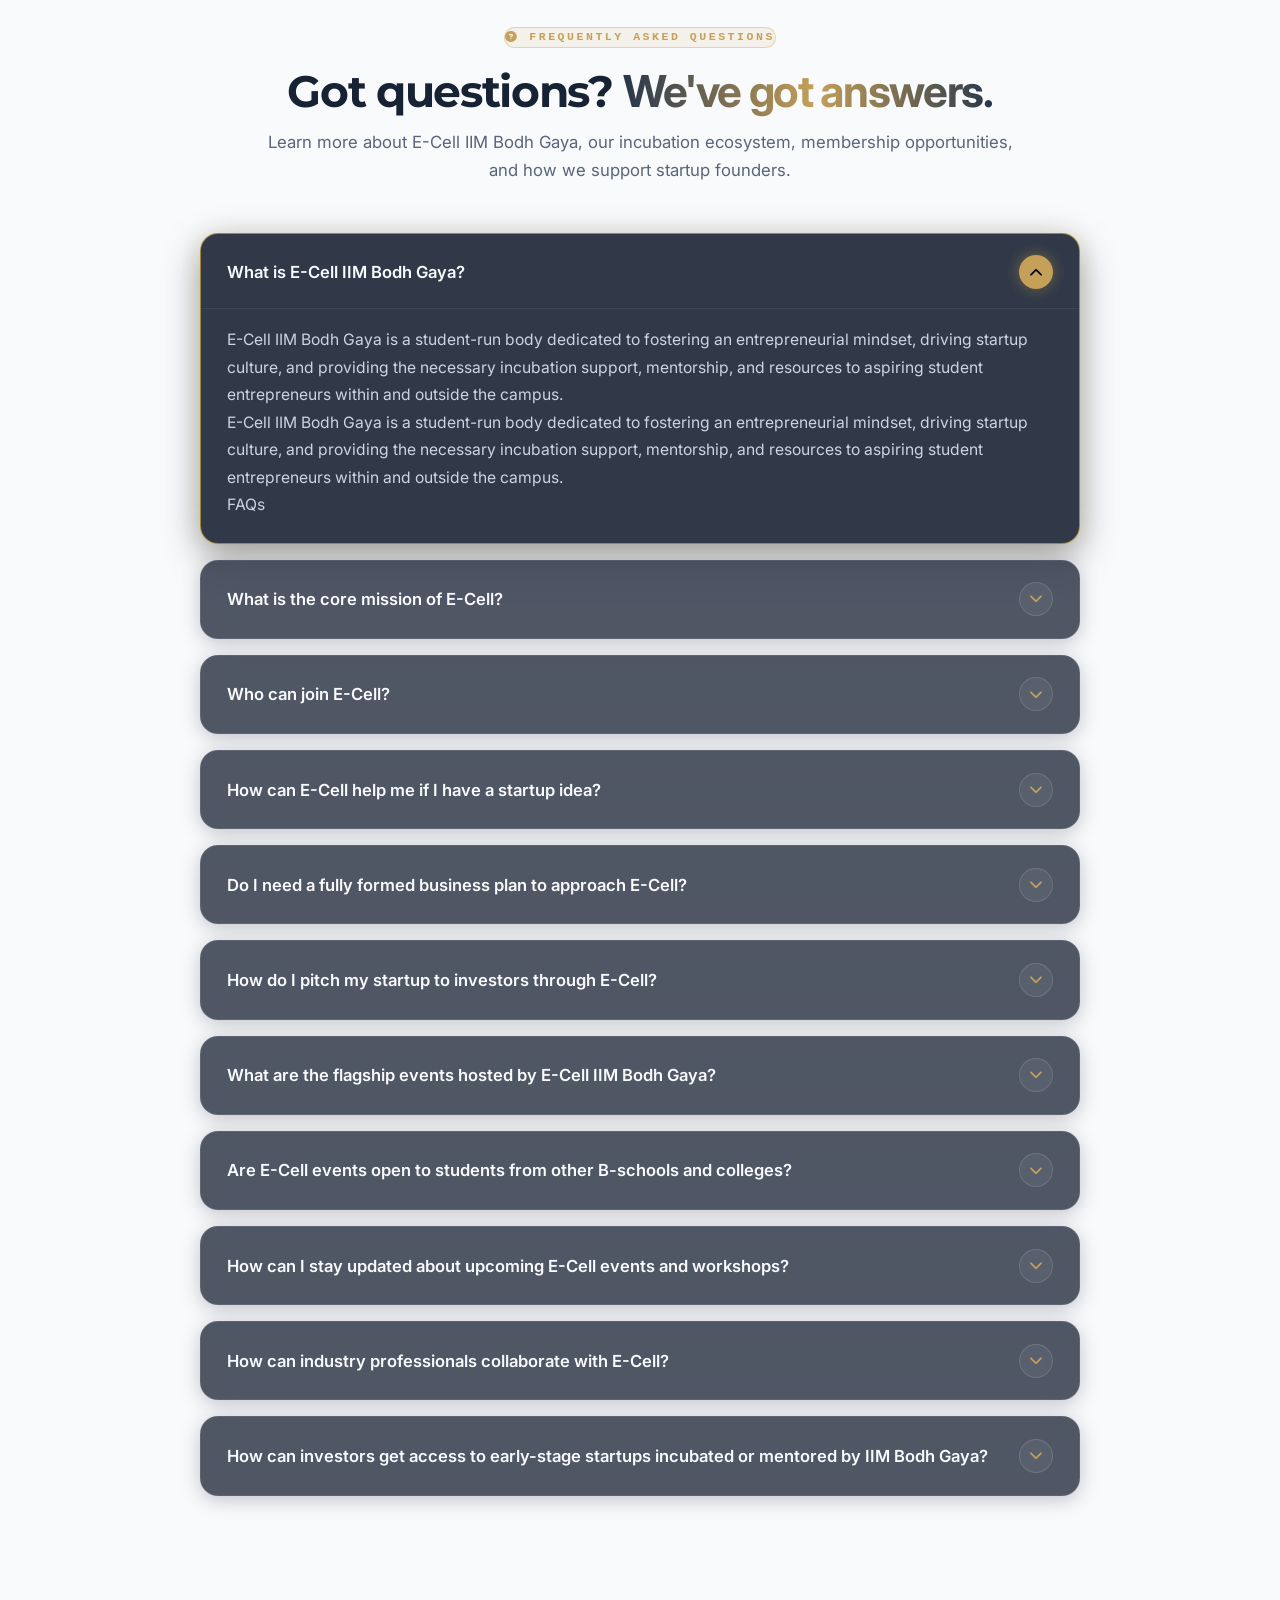
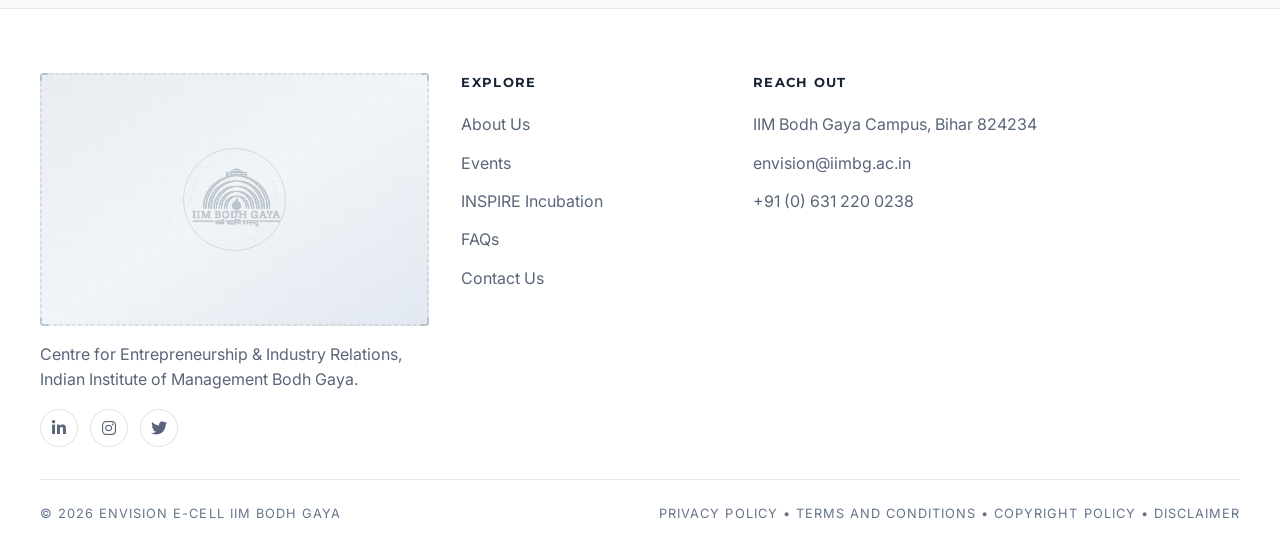
==== commit 9b777756: "Add files via upload" ====
--- a/index.html
+++ b/index.html
@@ -90,7 +90,7 @@
       
 
       <div class="hero-content reveal active" style="position: relative; z-index: 2;">
-        <div class="eyebrow">Centre for Entrepreneurship &amp; Industry Relations</div>
+        <div data-cms-id="txt_index_0" class="eyebrow">Centre for Entrepreneurship &amp; Industry Relations</div>
 
         <h1 data-cms-id="txt_index_1">
           <span class="sub">Build the</span>
@@ -134,7 +134,7 @@
       <div class="container">
         <div class="grid-2">
           <div class="image-panel reveal active">
-            <img data-cms-id="img_index_1" src="[data-uri]" alt="Team discussion" class="media-loaded">
+            <img data-cms-id="img_index_1" src="mission-campus.jpg" alt="Team discussion" class="media-loaded">
           </div>
 
           <div class="text-block reveal active">
@@ -215,7 +215,7 @@
 
         <div data-cms-grid-id="grid_index_1" class="cards-grid">
           <article class="card reveal active" data-cms-card="true">
-            <div class="card-media has-image" style="position: relative; height: 260px;"><img class="card-media-img media-loaded" alt="Ideate" data-cms-id="img_index_4" style="object-fit: cover; width: 100%; height: 100%;" src="[data-uri]">
+            <div class="card-media has-image" style="position: relative; height: 260px;"><img class="card-media-img media-loaded" alt="Ideate" data-cms-id="img_index_4" style="object-fit: cover; width: 100%; height: 100%;" src="https://images.unsplash.com/photo-1522071820081-009f0129c71c?auto=format&fit=crop&w=800&q=80">
               
             </div>
             <div class="card-body">
@@ -227,7 +227,7 @@
           </article>
 
           <article class="card reveal active" data-cms-card="true">
-            <div class="card-media has-image" style="position: relative; height: 260px;"><img class="card-media-img media-loaded" alt="Connect" data-cms-id="img_index_5" style="object-fit: cover; width: 100%; height: 100%;" src="[data-uri]">
+            <div class="card-media has-image" style="position: relative; height: 260px;"><img class="card-media-img media-loaded" alt="Connect" data-cms-id="img_index_5" style="object-fit: cover; width: 100%; height: 100%;" src="vision-workshop.jpg">
               
             </div>
             <div class="card-body">
@@ -241,7 +241,7 @@
           </article>
 
           <article class="card reveal active" data-cms-card="true">
-            <div class="card-media has-image" style="position: relative; height: 260px;"><img class="card-media-img media-loaded" alt="Scale" data-cms-id="img_index_6" style="object-fit: cover; width: 100%; height: 100%;" src="[data-uri]">
+            <div class="card-media has-image" style="position: relative; height: 260px;"><img class="card-media-img media-loaded" alt="Scale" data-cms-id="img_index_6" style="object-fit: cover; width: 100%; height: 100%;" src="mission-campus.jpg">
               
             </div>
             <div class="card-body">
@@ -268,7 +268,7 @@
           <a data-cms-id="txt_index_46" href="events.html" class="btn btn-primary" style="position: relative;">Explore Events <i class="fa-solid fa-arrow-right"></i></a>
         </div>
         <div class="image-panel reveal active">
-          <img data-cms-id="img_index_7" src="[data-uri]" alt="Students and founders meeting at an event" class="media-loaded">
+          <img data-cms-id="img_index_7" src="https://images.unsplash.com/photo-1522071820081-009f0129c71c?auto=format&fit=crop&w=800&q=80" alt="Students and founders meeting at an event" class="media-loaded">
         </div>
       </div>
     </section>
@@ -322,7 +322,7 @@
             </article>
 
             <article class="leader-card" data-cms-card="true">
-              <div class="leader-card-media has-image" style="height: 150px; position: relative;"><img class="card-media-img media-loaded" alt="Ankur Warikoo" data-cms-id="img_index_card_6767_802" style="object-fit: cover; width: 100%; height: 100%;" src="[data-uri]">
+              <div class="leader-card-media has-image" style="height: 150px; position: relative;"><img class="card-media-img media-loaded" alt="Ankur Warikoo" data-cms-id="img_index_card_6767_802" style="object-fit: cover; width: 100%; height: 100%;" src="vision-workshop.jpg">
                 
               </div>
               <div class="leader-card-body">
--- a/styles.css
+++ b/styles.css
@@ -414,19 +414,22 @@
   width: 64px;
   height: 1px;
   background: rgba(212, 175, 55, 0.8);
+  pointer-events: none;
+  user-select: none;
 }
 
 .hero h1,
 .hero h2 {
   font-family: 'Montserrat', sans-serif;
   font-weight: 900;
-  line-height: 0.9;
+  line-height: 0.92;
   letter-spacing: -0.06em;
-  font-size: clamp(3.2rem, 9vw, 10rem);
+  font-size: clamp(3rem, 8vw, 8.5rem);
   margin: 0;
   text-transform: uppercase;
   color: #111827;
   text-shadow: none !important;
+  min-height: 3.15em;
 }
 
 .hero h1 .sub,
@@ -438,6 +441,7 @@
   text-shadow: none !important;
   transition: opacity 0.28s cubic-bezier(0.4, 0, 0.2, 1), transform 0.28s cubic-bezier(0.4, 0, 0.2, 1);
   will-change: transform, opacity;
+  min-height: 1.05em;
 }
 
 .sub.fade {
@@ -451,6 +455,13 @@
   transition: opacity 0.28s cubic-bezier(0.4, 0, 0.2, 1), transform 0.28s cubic-bezier(0.4, 0, 0.2, 1);
   will-change: transform, opacity;
   vertical-align: baseline;
+}
+
+.hero h1 .animated-word,
+.hero h2 .animated-word {
+  min-height: 2.1em;
+  display: inline-block;
+  vertical-align: top;
 }
 
 .animated-word.fade {
@@ -478,6 +489,7 @@
   color: rgba(226, 232, 240, 0.8);
   font-size: clamp(1.05rem, 2vw, 1.5rem);
   line-height: 1.6;
+  min-height: 3.4em;
 }
 
 .hero-actions {
@@ -1145,12 +1157,27 @@
     letter-spacing: 0.12em;
   }
 
+  .hero h1,
+  .hero h2 {
+    font-size: clamp(2.4rem, 11vw, 3.8rem);
+    line-height: 0.98;
+    min-height: 3.3em;
+  }
+
+  .hero h1 .animated-word,
+  .hero h2 .animated-word {
+    min-height: 2.25em;
+  }
+
   .hero-copy {
     padding-left: 0.8rem;
+    min-height: 4.6em;
+    margin-top: 1.5rem;
   }
 
   .hero-actions {
     flex-direction: column;
+    margin-top: 1.8rem;
   }
 
   .btn {
@@ -2673,6 +2700,12 @@
   line-height: 1.08;
   margin: 0 0 1rem;
   color: var(--text);
+  min-height: 2.25em;
+}
+
+.event-hero-title .animated-word {
+  min-height: 1.15em;
+  display: inline-block;
 }
 
 .ted-red {
@@ -2687,6 +2720,7 @@
   line-height: 1.7;
   margin: 0 0 2.2rem;
   font-weight: 400;
+  min-height: 3.5em;
 }
 
 .event-hero-actions {
@@ -3901,4 +3935,11 @@
   margin: 0 !important;
   padding: 0 !important;
   border: 0 !important;
+}
+
+/* Card Video Floating Sound Mute / Unmute Button - Hidden per user requirements (videos muted by default) */
+.card-sound-btn {
+  display: none !important;
+  visibility: hidden !important;
+  pointer-events: none !important;
 }
--- a/cms.css
+++ b/cms.css
@@ -1403,8 +1403,7 @@
   color: #0f172a;
 }
 
-/* Hero Media Studio - Sound Mode & Format Toggle Buttons */
-.wp-sound-mode-btn,
+/* Hero Media Studio - Format Toggle Buttons */
 .wp-media-type-btn {
   display: inline-flex;
   align-items: center;
@@ -1421,14 +1420,12 @@
   box-shadow: 0 1px 2px rgba(0, 0, 0, 0.05);
 }
 
-.wp-sound-mode-btn:hover,
 .wp-media-type-btn:hover {
   background: #f8fafc;
   border-color: #94a3b8;
   color: #0f172a !important;
 }
 
-.wp-sound-mode-btn.active,
 .wp-media-type-btn.active {
   background: var(--wp-primary, #2563eb) !important;
   color: #ffffff !important;
@@ -1436,7 +1433,6 @@
   box-shadow: 0 2px 6px rgba(37, 99, 235, 0.35);
 }
 
-.wp-sound-mode-btn.active i,
 .wp-media-type-btn.active i {
   color: #ffffff !important;
 }
